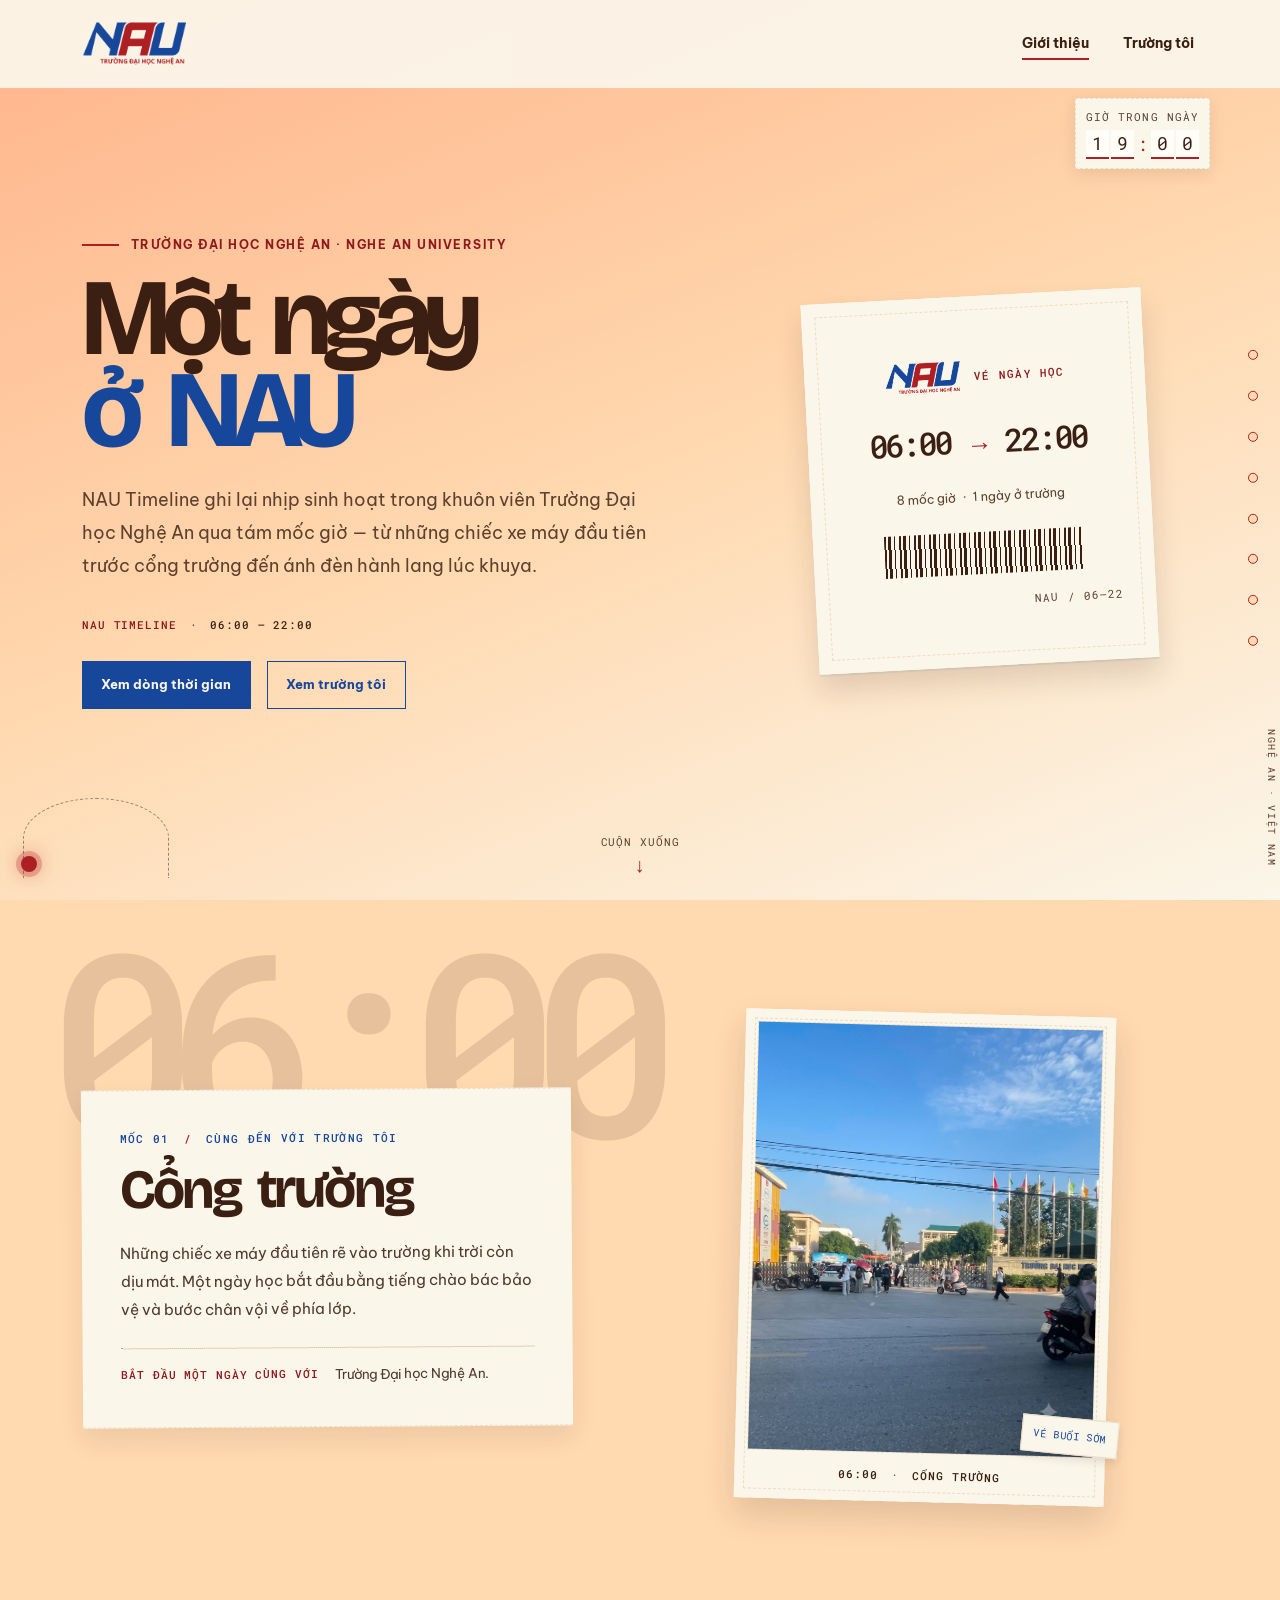
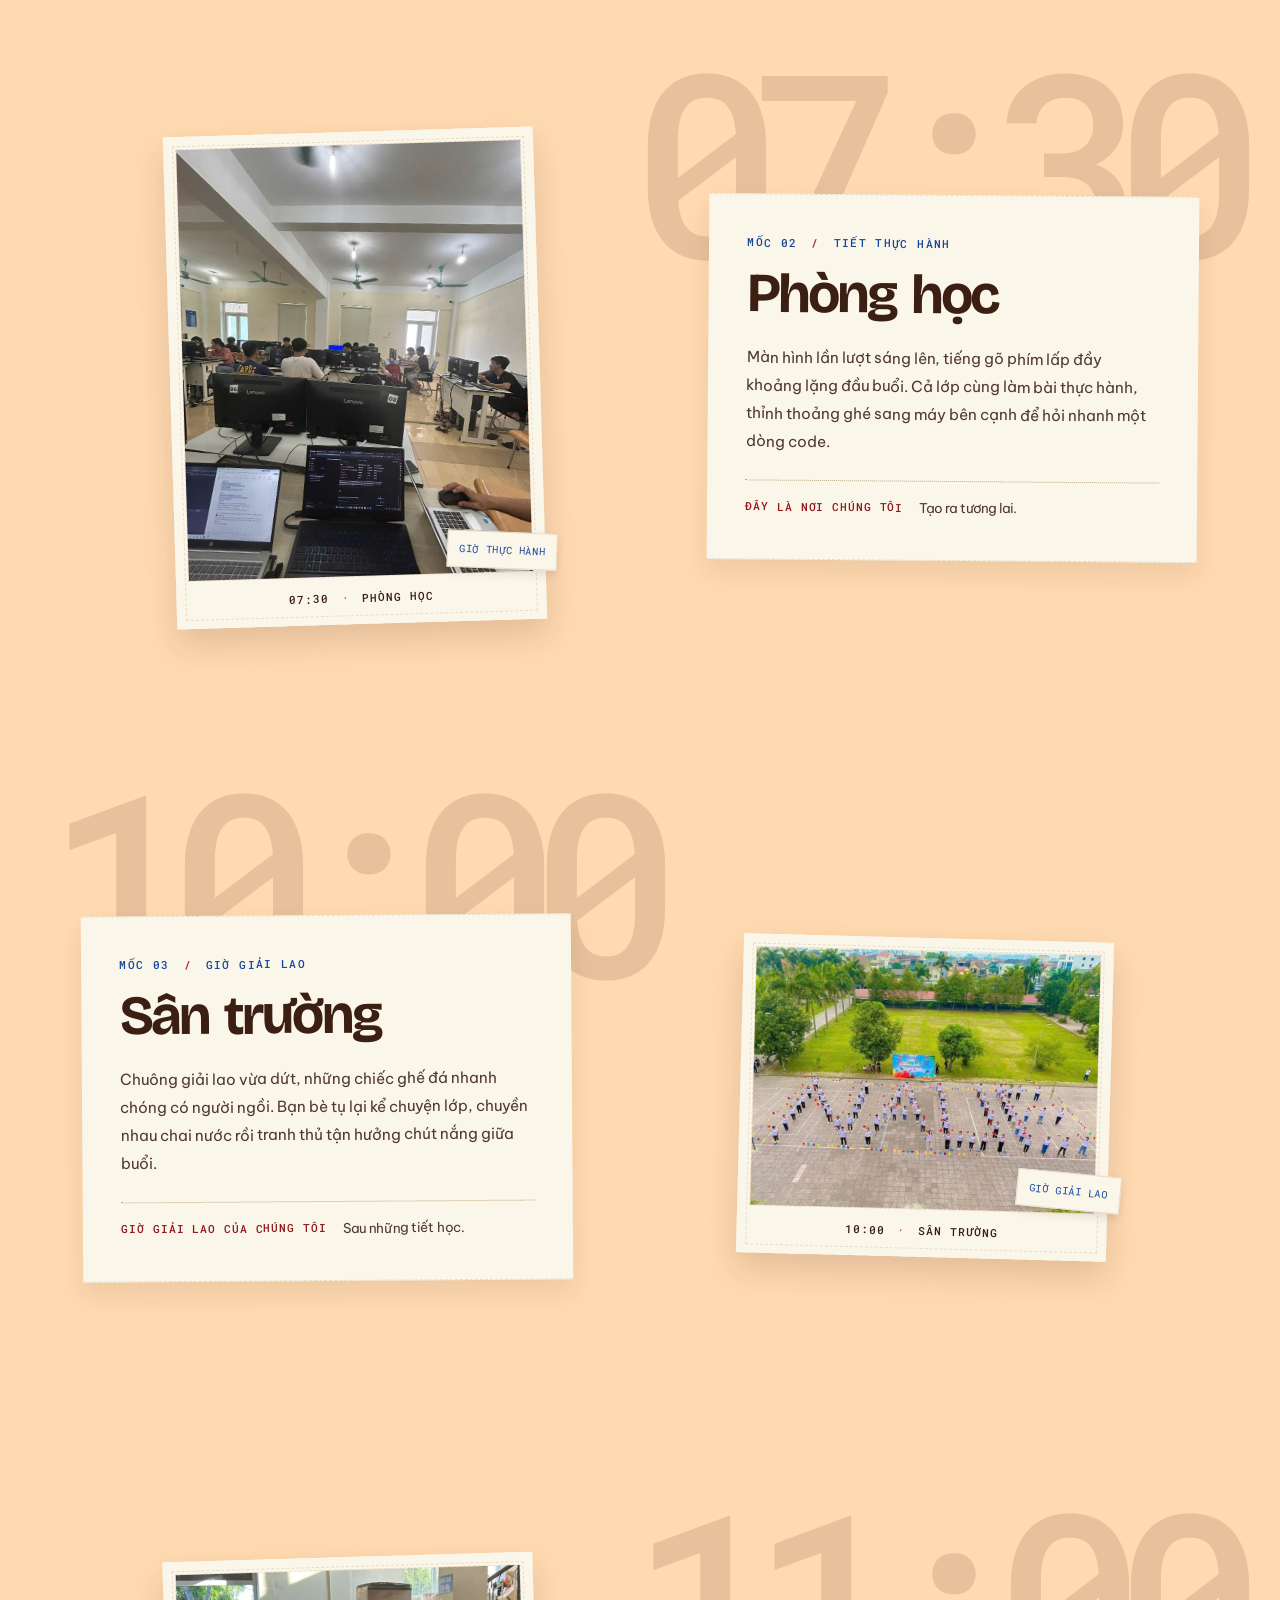
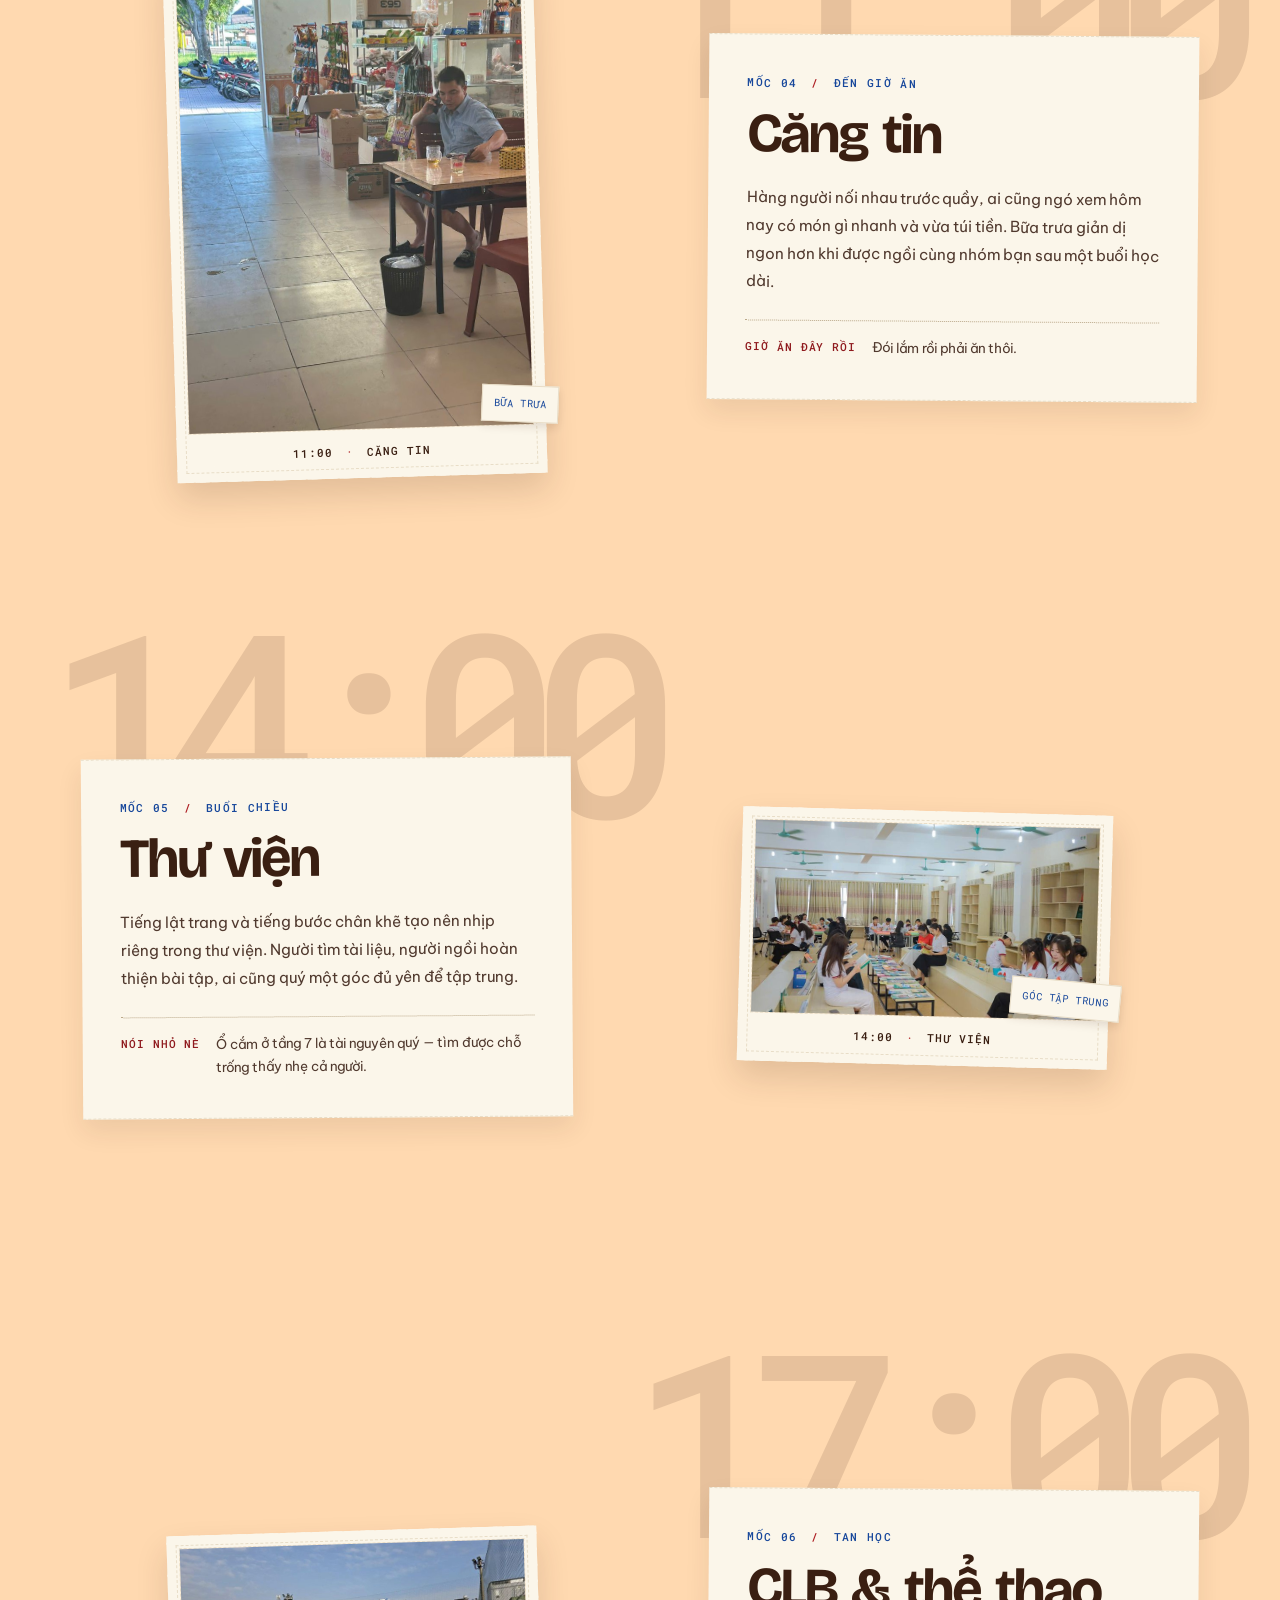
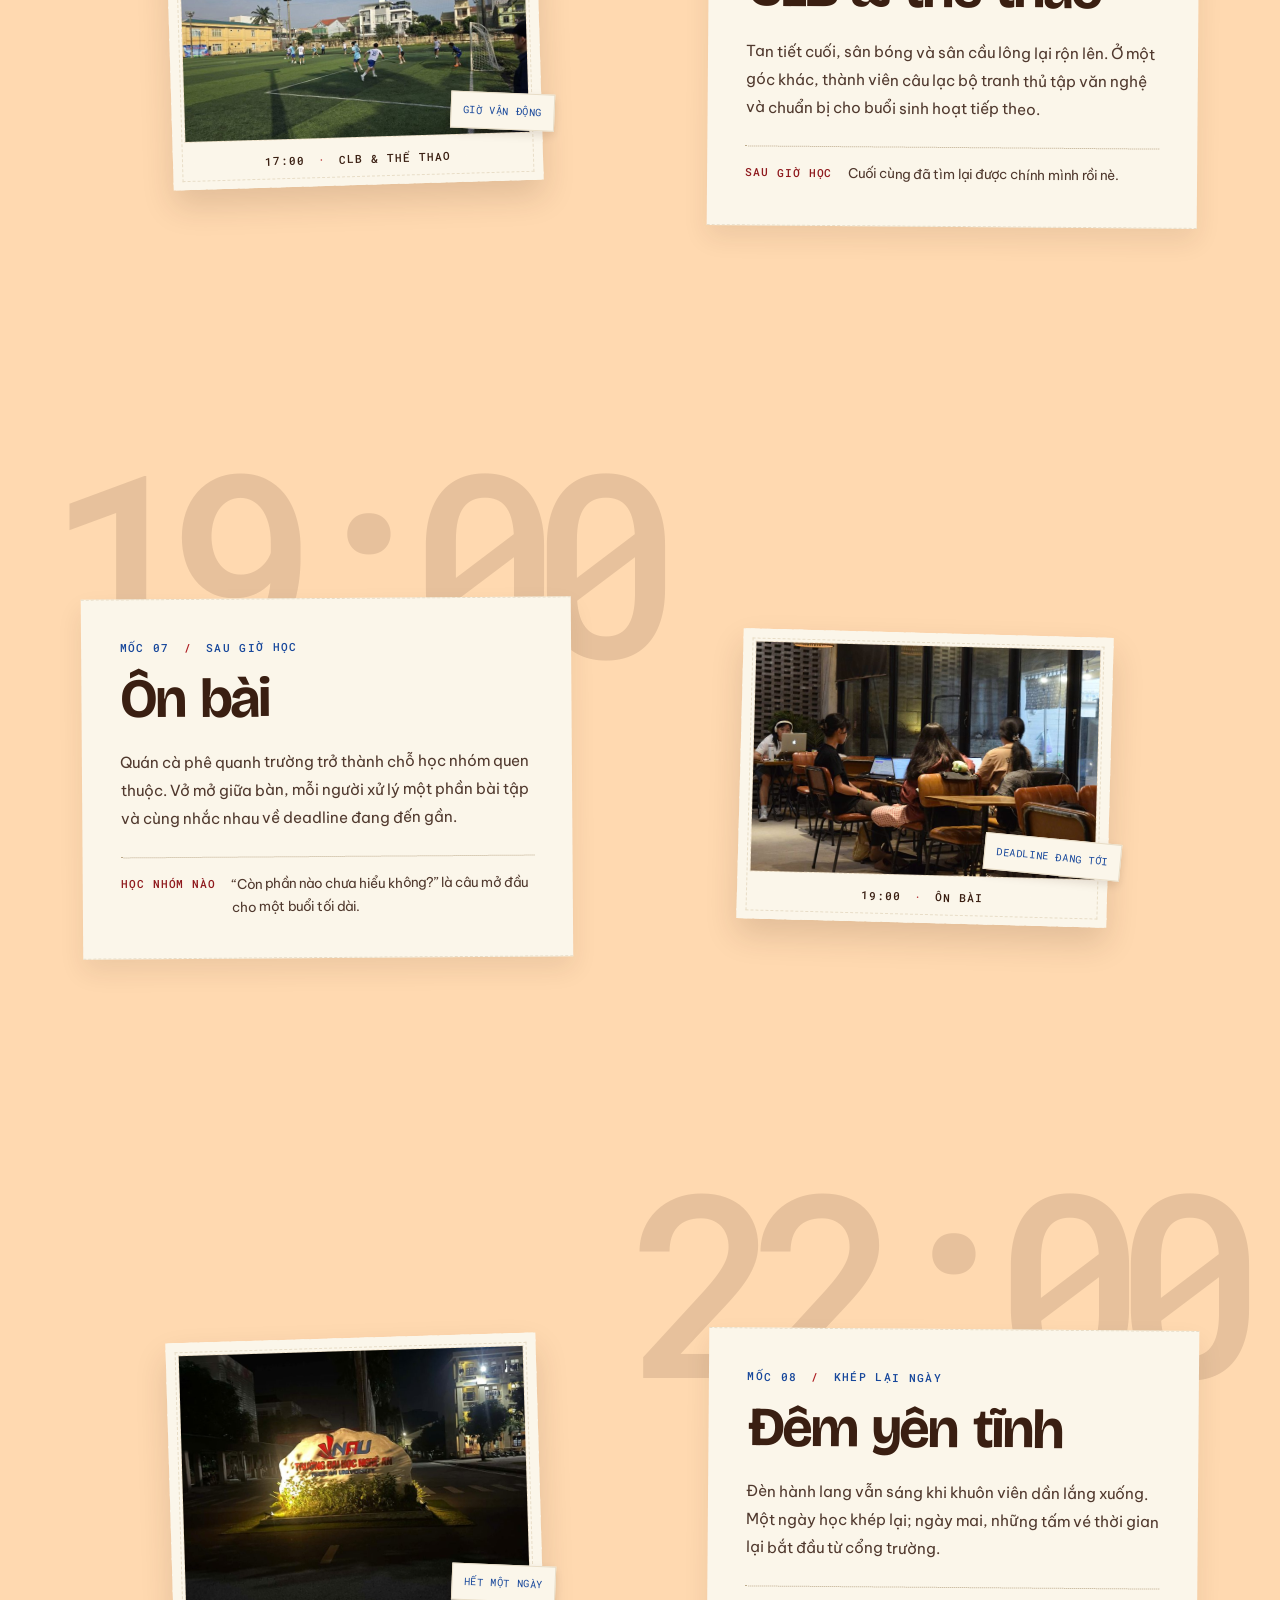
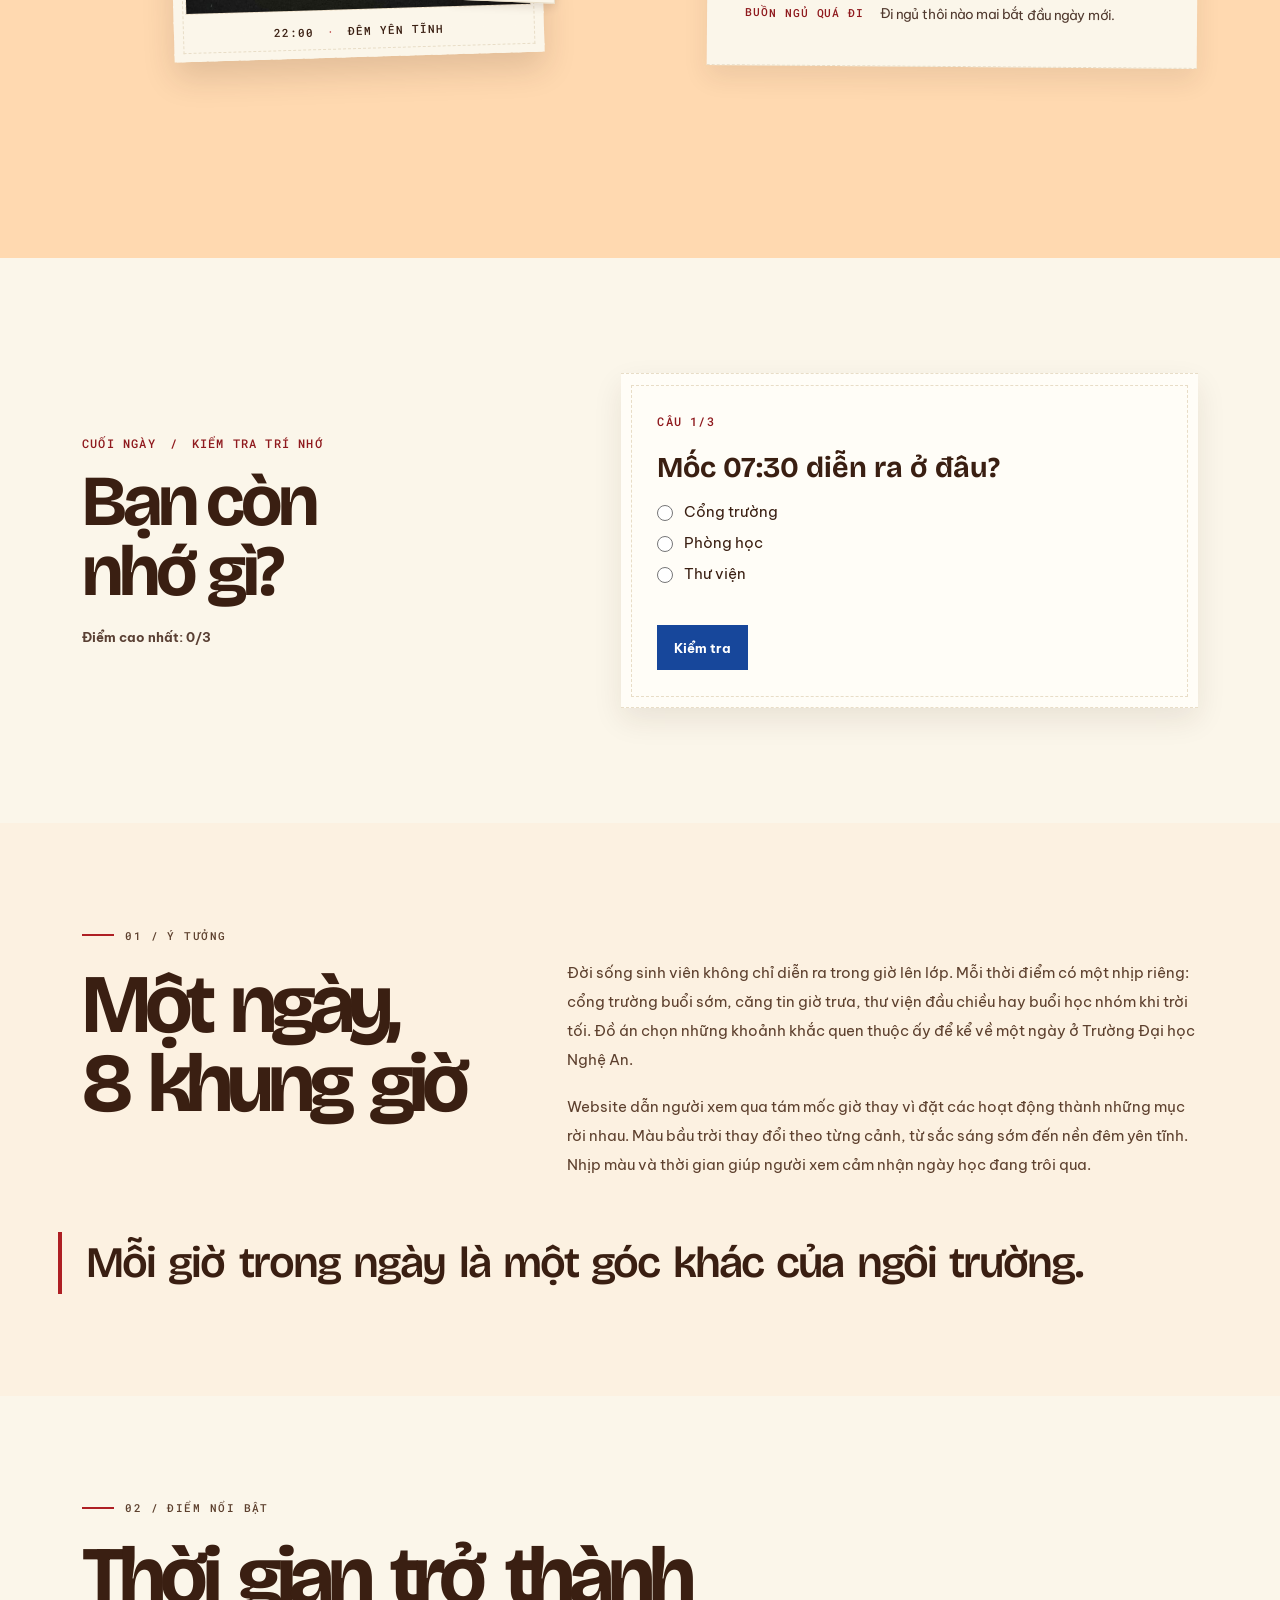
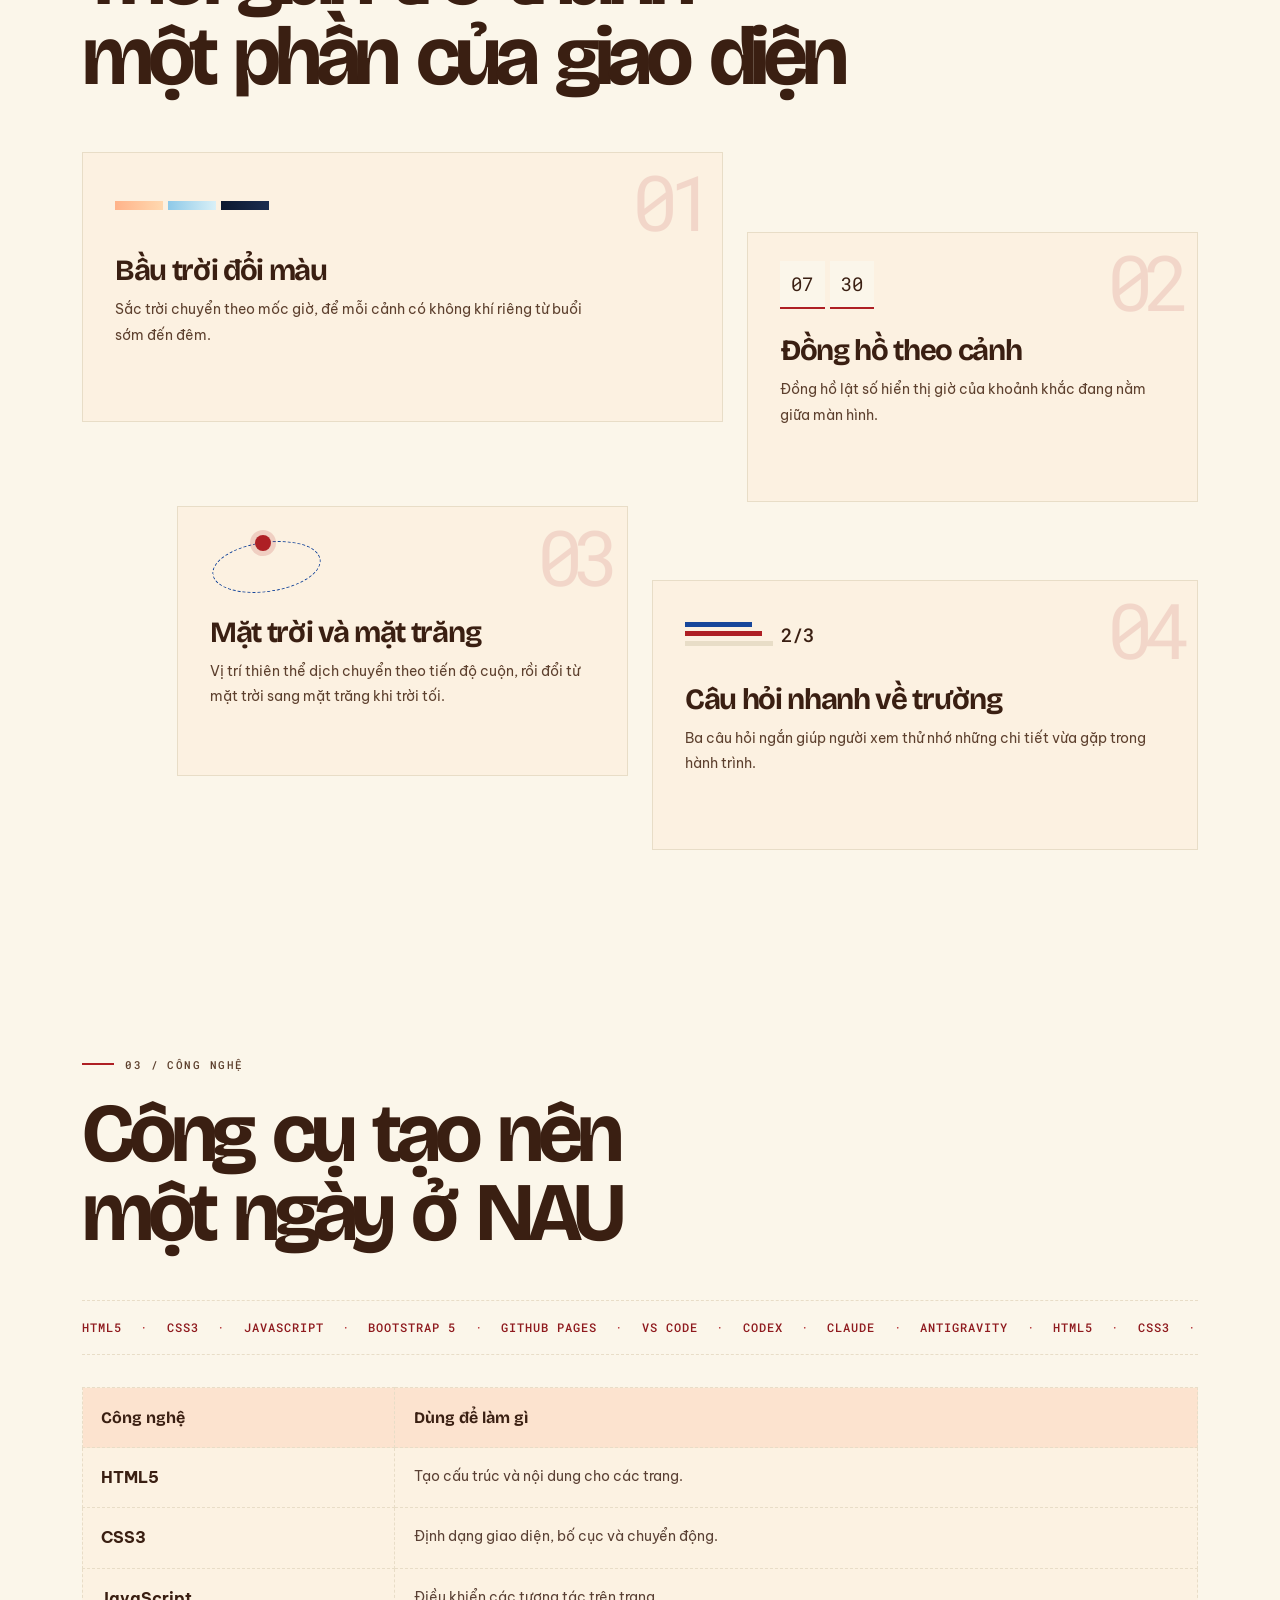
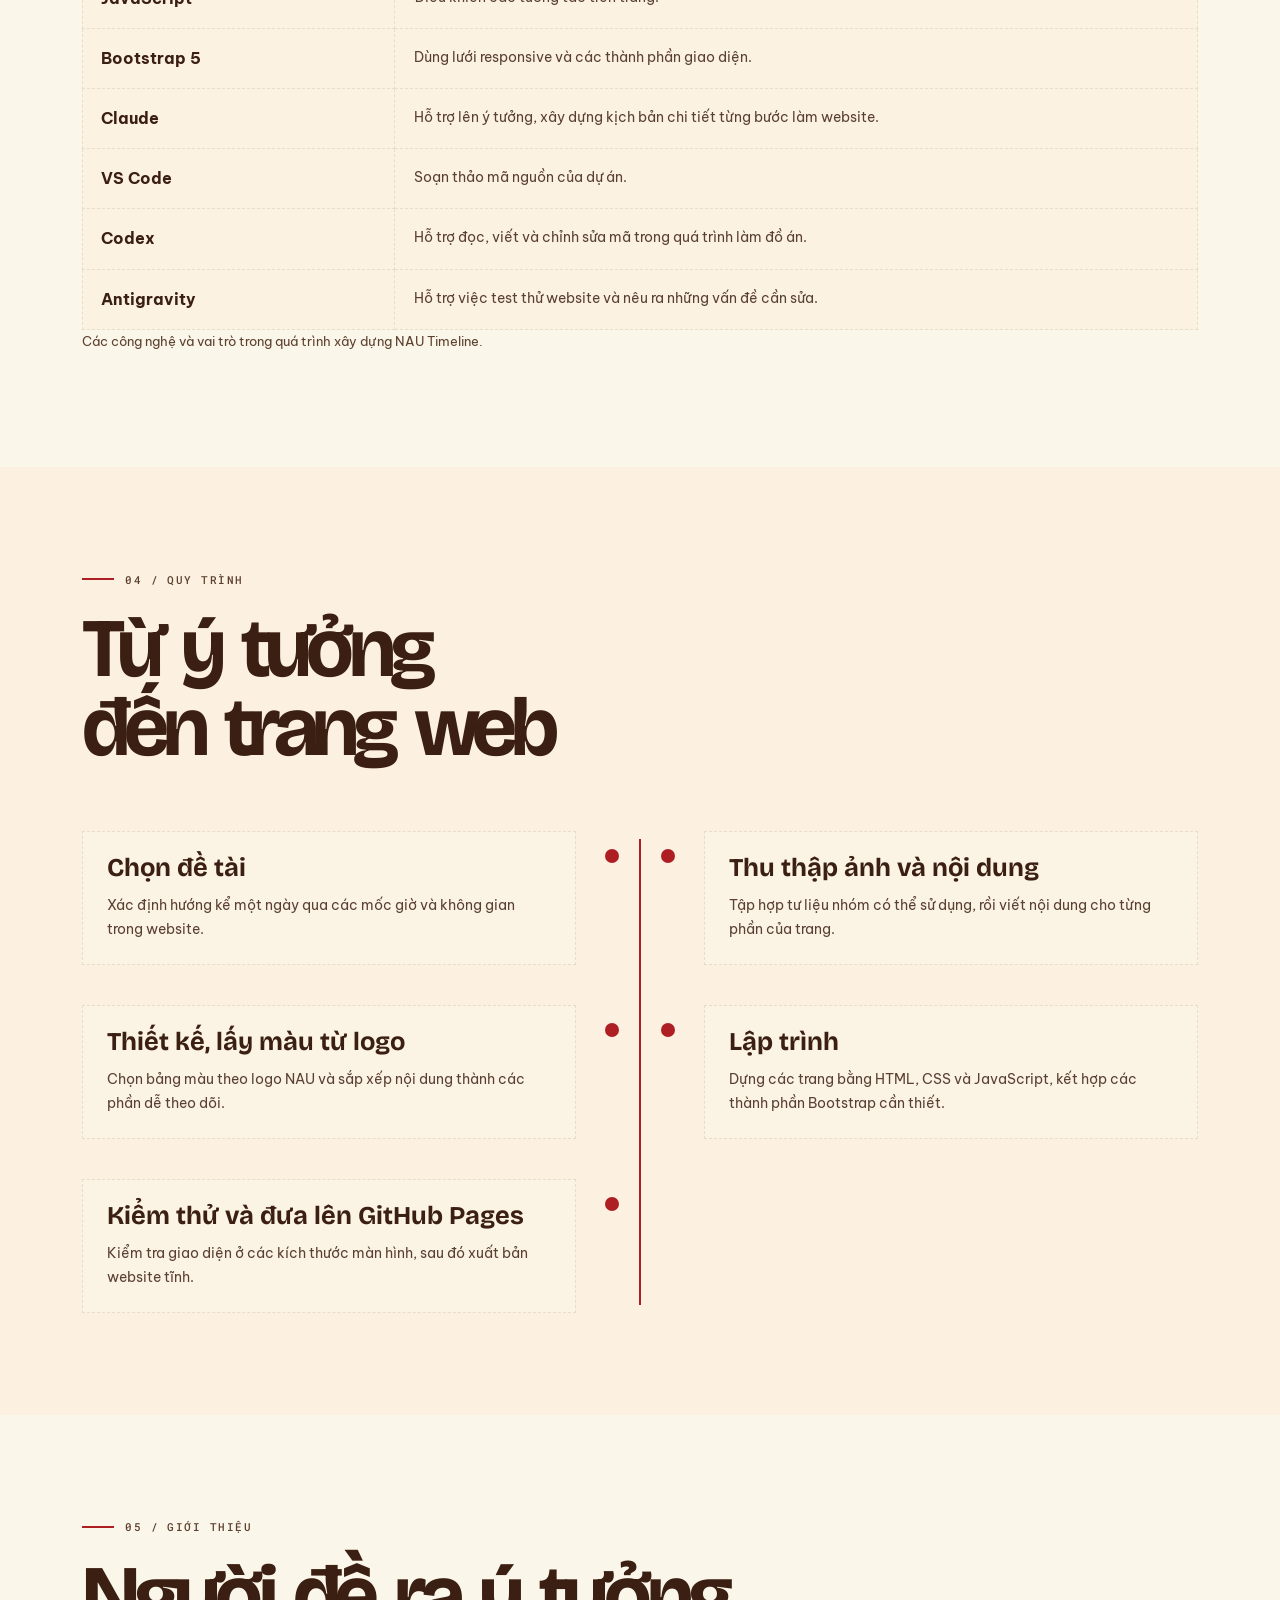
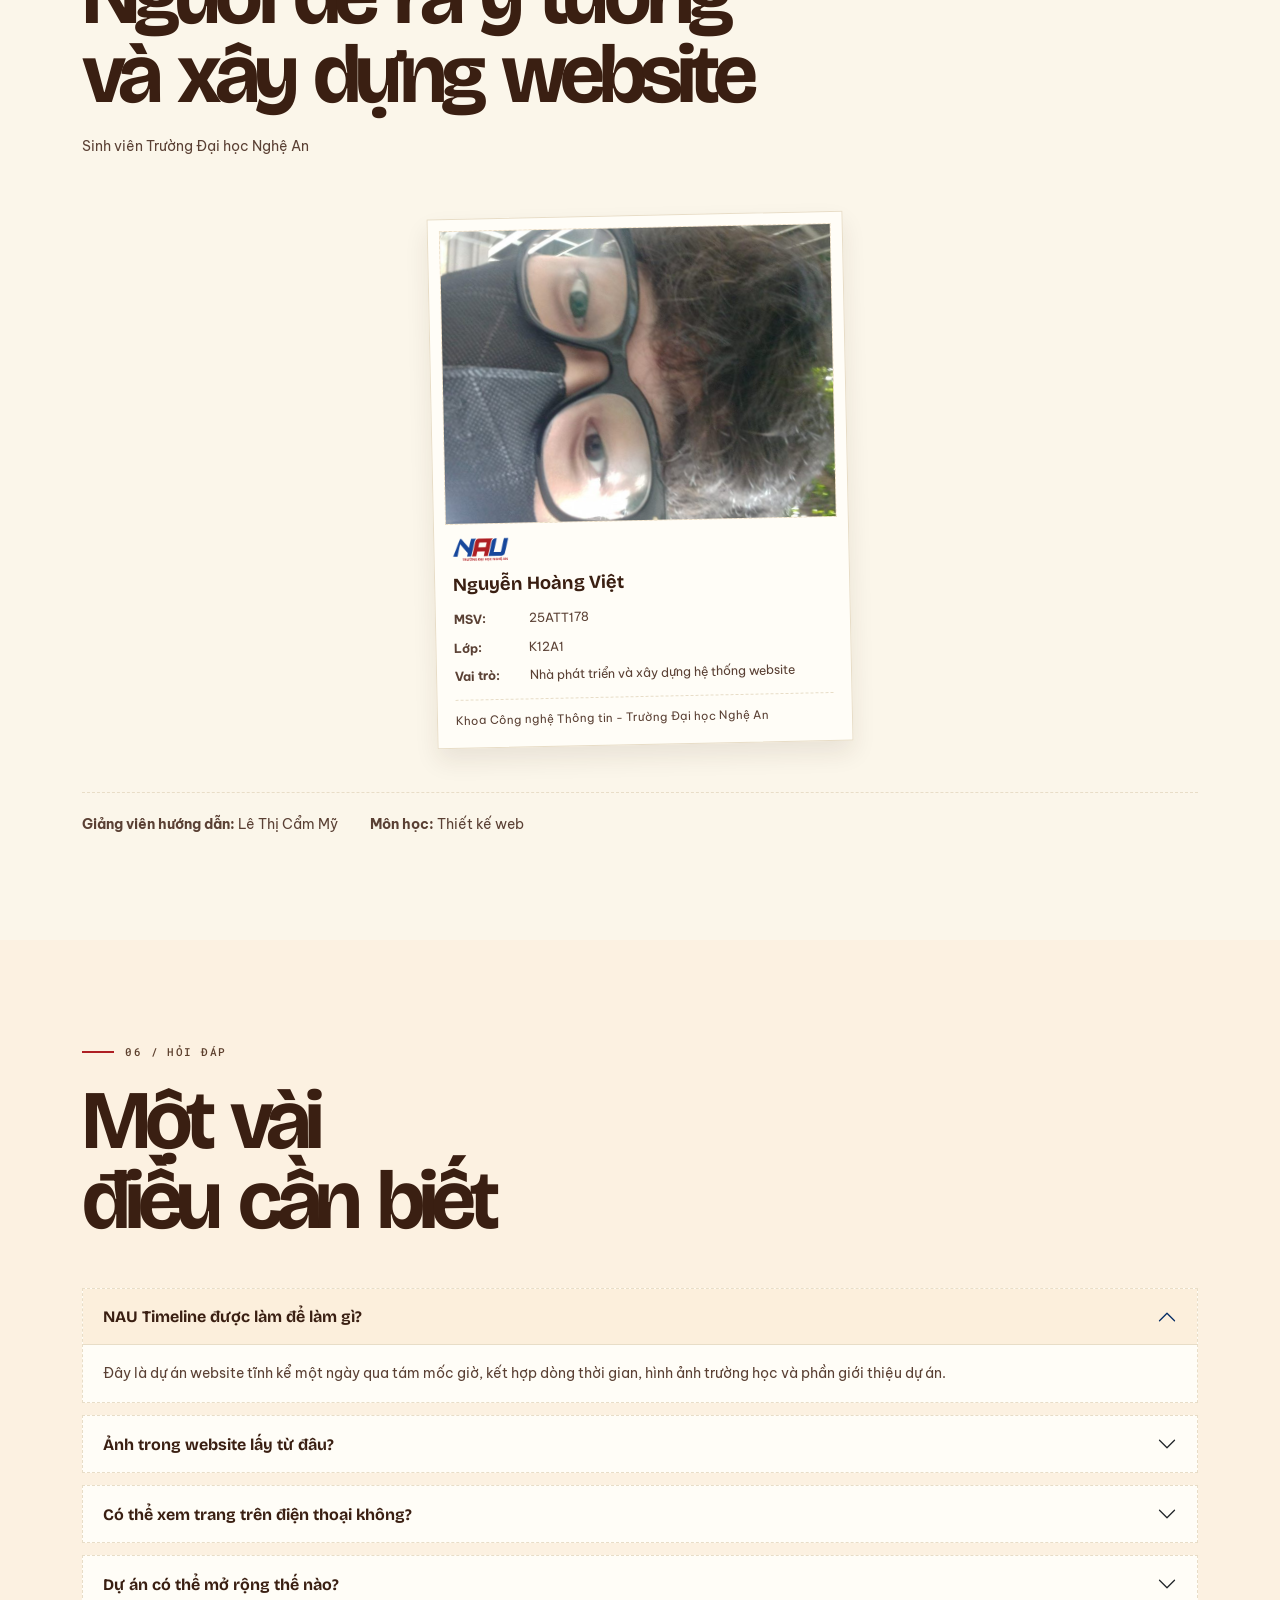
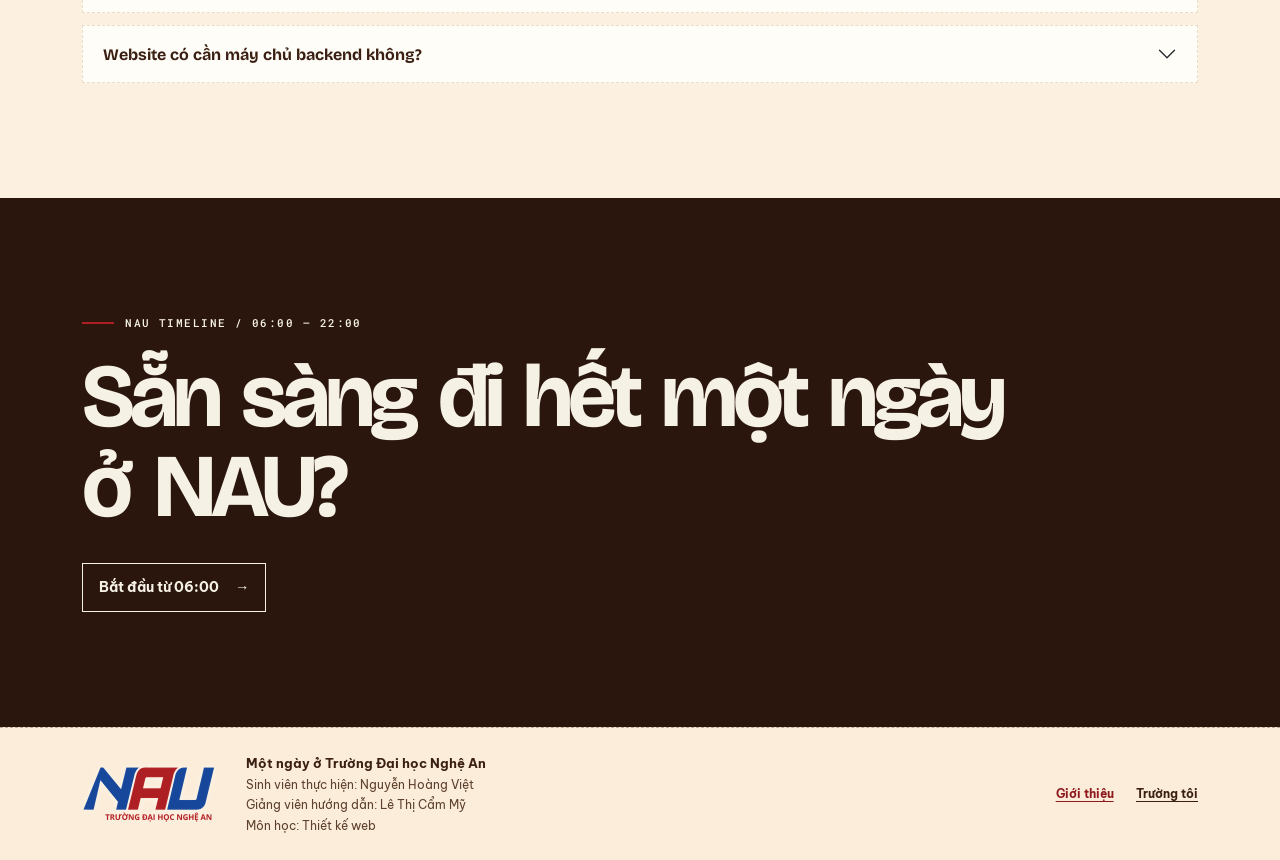
==== index.html @ e17c599e "feat: thanh điều hướng mốc giờ" ====
<!doctype html>
<html lang="vi">
  <head>
    <meta charset="utf-8">
    <meta name="viewport" content="width=device-width, initial-scale=1">
    <meta name="description" content="NAU Timeline — Một ngày ở Trường Đại học Nghệ An">
    <meta name="theme-color" content="#f6f1e5">
    <title>NAU Timeline — Một ngày ở Trường Đại học Nghệ An</title>
    <link rel="canonical" href="https://vietlay250107-code.github.io/nau-timeline/">
    <meta property="og:title" content="NAU Timeline — Một ngày ở Trường Đại học Nghệ An">
    <meta property="og:description" content="NAU Timeline ghi lại nhịp sinh hoạt trong khuôn viên Trường Đại học Nghệ An qua tám mốc giờ từ 06:00 đến 22:00.">
    <meta property="og:type" content="website">
    <meta property="og:url" content="https://vietlay250107-code.github.io/nau-timeline/">
    <meta property="og:image" content="assets/img/og-image.jpg">
    <meta name="twitter:card" content="summary_large_image">
    <meta name="twitter:title" content="NAU Timeline — Một ngày ở Trường Đại học Nghệ An">
    <meta name="twitter:description" content="NAU Timeline ghi lại nhịp sinh hoạt trong khuôn viên Trường Đại học Nghệ An qua tám mốc giờ từ 06:00 đến 22:00.">
    <meta name="twitter:image" content="assets/img/og-image.jpg">
    <link rel="icon" href="assets/logo/favicon.ico" sizes="any">
    <link rel="preconnect" href="https://fonts.googleapis.com">
    <link rel="preconnect" href="https://fonts.gstatic.com" crossorigin>
    <link href="https://fonts.googleapis.com/css2?family=Be+Vietnam+Pro:wght@400;500;700&family=Bricolage+Grotesque:opsz,wght@12..96,500;12..96,600;12..96,700&family=Roboto+Mono:wght@400;500&display=swap" rel="stylesheet">
    <link href="https://cdn.jsdelivr.net/npm/bootstrap@5.3.3/dist/css/bootstrap.min.css" rel="stylesheet" integrity="sha384-QWTKZyjpPEjISv5WaRU9OFeRpok6YctnYmDr5pNlyT2bRjXh0JMhjY6hW+ALEwIH" crossorigin="anonymous">
    <link href="css/style.css" rel="stylesheet">
    <link href="css/responsive.css" rel="stylesheet">
    <link href="css/gioi-thieu.css" rel="stylesheet">
    <link href="css/core.css" rel="stylesheet">
    <link href="css/features.css" rel="stylesheet">
  </head>
  <body class="site-page site-page--home site-page--about">
    <a class="skip-link" href="#main-content">Bỏ qua điều hướng, đến nội dung</a>

    <header class="site-header fixed-top">
      <nav class="navbar navbar-expand-md navbar-light site-nav" aria-label="Điều hướng chính">
        <div class="container site-shell">
          <a class="brand-lockup" href="#top" aria-label="NAU Timeline — Trang giới thiệu">
            <img class="brand-lockup__image" src="assets/logo/logo-sm.png" alt="Logo chữ NAU — Trường Đại học Nghệ An" width="264" height="109">
          </a>
          <button class="navbar-toggler site-nav__toggle" type="button" data-bs-toggle="collapse" data-bs-target="#site-navigation" aria-controls="site-navigation" aria-expanded="false" aria-label="Mở hoặc đóng menu">
            <span class="navbar-toggler-icon"></span>
          </button>
          <div class="collapse navbar-collapse site-nav__menu" id="site-navigation">
            <ul class="navbar-nav ms-auto align-items-lg-center">
              <li class="nav-item"><a class="nav-link site-nav__link" href="#top">Giới thiệu</a></li>
              <li class="nav-item"><a class="nav-link site-nav__link" href="ban-do.html#ban-do">Trường tôi</a></li>
            </ul>
          </div>
        </div>
      </nav>
    </header>

    <main class="about" id="main-content">
      <section class="about-hero" id="top" aria-labelledby="page-title">
        <div class="container">
          <div class="row align-items-center g-5">
            <div class="col-12 col-md-7 about-hero__copy">
              <div class="page-lead">
                <p class="eyebrow"><span class="eyebrow__rule" aria-hidden="true"></span> Trường Đại học Nghệ An · Nghe An University</p>
                <h1 class="page-lead__title" id="page-title">Một ngày<br><span>ở NAU</span></h1>
                <p class="page-lead__intro">NAU Timeline ghi lại nhịp sinh hoạt trong khuôn viên Trường Đại học Nghệ An qua tám mốc giờ — từ những chiếc xe máy đầu tiên trước cổng trường đến ánh đèn hành lang lúc khuya.</p>
                <p class="home-hero__meta"><span>NAU TIMELINE</span><span aria-hidden="true">·</span><span>06:00 — 22:00</span></p>
                <div class="about-hero__actions about__reveal">
                  <a class="about__button about__button--primary" href="#timeline">Xem dòng thời gian</a>
                  <a class="about__button about__button--outline" href="ban-do.html">Xem trường tôi</a>
                </div>
              </div>
            </div>
            <div class="col-12 col-md-5 about-hero__ticket-column">
              <aside class="about__ticket about__reveal" aria-label="Vé một ngày học ở NAU">
                <div class="about__ticket-heading">
                  <img src="assets/logo/logo-sm.png" alt="Logo chữ NAU" width="264" height="109">
                  <span>VÉ NGÀY HỌC</span>
                </div>
                <p class="about__ticket-time">06:00 <span aria-hidden="true">→</span> 22:00</p>
                <p class="about__ticket-count">8 mốc giờ <span>·</span> 1 ngày ở trường</p>
                <div class="about__barcode" aria-hidden="true"></div>
                <span class="about__ticket-code">NAU / 06—22</span>
              </aside>
            </div>
          </div>
        </div>
        <div class="home-hero__edge-note" aria-hidden="true">NGHỆ AN · VIỆT NAM</div>
        <a class="about__scroll-cue" href="#timeline"><span>Cuộn xuống</span><i aria-hidden="true">↓</i></a>
      </section>

      <aside class="day-clock" aria-hidden="true">
        <span class="day-clock__label">GIỜ TRONG NGÀY</span>
        <div class="day-clock__digits">
          <span class="day-clock__digit" data-clock-digit>0</span>
          <span class="day-clock__digit" data-clock-digit>6</span>
          <span class="day-clock__separator">:</span>
          <span class="day-clock__digit" data-clock-digit>0</span>
          <span class="day-clock__digit" data-clock-digit>0</span>
        </div>
      </aside>
      <p class="visually-hidden" id="scene-announcement" aria-live="polite" aria-atomic="true"></p>

      <section class="timeline" id="timeline" aria-labelledby="timeline-title">
        <h2 class="visually-hidden" id="timeline-title">Dòng thời gian một ngày ở Trường Đại học Nghệ An</h2>

        <section class="scene scene--dawn container py-5" id="h06" data-hour="06:00" aria-labelledby="scene-title-06">
          <span class="scene__backdrop-time" aria-hidden="true">06:00</span>
          <div class="row align-items-center g-4 scene__row">
            <div class="col-12 col-md-6 order-1 scene__content-column">
              <article class="scene__paper">
                <p class="scene__eyebrow">Mốc 01 <span aria-hidden="true">/</span> Cùng đến với trường tôi</p>
                <h2 class="scene__title" id="scene-title-06">Cổng trường</h2>
                <p class="scene__text">Những chiếc xe máy đầu tiên rẽ vào trường khi trời còn dịu mát. Một ngày học bắt đầu bằng tiếng chào bác bảo vệ và bước chân vội về phía lớp.</p>
                <p class="scene__detail"><span class="scene__detail-label">Bắt đầu một ngày cùng với</span><span>Trường Đại học Nghệ An.</span></p>
              </article>
            </div>
            <div class="col-12 col-md-6 order-2 scene__media-column">
              <figure class="scene__ticket">
                <img class="scene__photo" src="assets/img/cong-truong.jpg" alt="Cổng Trường Đại học Nghệ An lúc 06:00" width="800" height="993" loading="lazy" decoding="async">
                <figcaption class="scene__ticket-caption">06:00 <span>·</span> CỔNG TRƯỜNG</figcaption>
                <span class="scene__corner-ticket" aria-hidden="true">VÉ BUỔI SỚM</span>
              </figure>
            </div>
          </div>
        </section>

        <section class="scene scene--morning scene--reverse container py-5" id="h0730" data-hour="07:30" aria-labelledby="scene-title-0730">
          <span class="scene__backdrop-time" aria-hidden="true">07:30</span>
          <div class="row align-items-center g-4 scene__row">
            <div class="col-12 col-md-6 order-1 order-md-2 scene__content-column">
              <article class="scene__paper">
                <p class="scene__eyebrow">Mốc 02 <span aria-hidden="true">/</span> Tiết thực hành</p>
                <h2 class="scene__title" id="scene-title-0730">Phòng học</h2>
                <p class="scene__text">Màn hình lần lượt sáng lên, tiếng gõ phím lấp đầy khoảng lặng đầu buổi. Cả lớp cùng làm bài thực hành, thỉnh thoảng ghé sang máy bên cạnh để hỏi nhanh một dòng code.</p>
                <p class="scene__detail"><span class="scene__detail-label">Đây là nơi chúng tôi</span><span>Tạo ra tương lai.</span></p>
              </article>
            </div>
            <div class="col-12 col-md-6 order-2 order-md-1 scene__media-column">
              <figure class="scene__ticket">
                <img class="scene__photo" src="assets/img/phong-hoc.jpg" alt="Phòng học Trường Đại học Nghệ An lúc 07:30" width="800" height="1067" loading="lazy" decoding="async">
                <figcaption class="scene__ticket-caption">07:30 <span>·</span> PHÒNG HỌC</figcaption>
                <span class="scene__corner-ticket" aria-hidden="true">GIỜ THỰC HÀNH</span>
              </figure>
            </div>
          </div>
        </section>

        <section class="scene scene--late-morning container py-5" id="h10" data-hour="10:00" aria-labelledby="scene-title-10">
          <span class="scene__backdrop-time" aria-hidden="true">10:00</span>
          <div class="row align-items-center g-4 scene__row">
            <div class="col-12 col-md-6 order-1 scene__content-column">
              <article class="scene__paper">
                <p class="scene__eyebrow">Mốc 03 <span aria-hidden="true">/</span> Giờ giải lao</p>
                <h2 class="scene__title" id="scene-title-10">Sân trường</h2>
                <p class="scene__text">Chuông giải lao vừa dứt, những chiếc ghế đá nhanh chóng có người ngồi. Bạn bè tụ lại kể chuyện lớp, chuyền nhau chai nước rồi tranh thủ tận hưởng chút nắng giữa buổi.</p>
                <p class="scene__detail"><span class="scene__detail-label">Giờ giải lao của chúng tôi</span><span>Sau những tiết học.</span></p>
              </article>
            </div>
            <div class="col-12 col-md-6 order-2 scene__media-column">
              <figure class="scene__ticket">
                <img class="scene__photo" src="assets/img/san-truong.jpg" alt="Hoạt động ngoài sân trường Trường Đại học Nghệ An lúc 10:00" width="800" height="600" loading="lazy" decoding="async">
                <figcaption class="scene__ticket-caption">10:00 <span>·</span> SÂN TRƯỜNG</figcaption>
                <span class="scene__corner-ticket" aria-hidden="true">GIỜ GIẢI LAO</span>
              </figure>
            </div>
          </div>
        </section>

        <section class="scene scene--noon scene--reverse container py-5" id="h11" data-hour="11:00" aria-labelledby="scene-title-11">
          <span class="scene__backdrop-time" aria-hidden="true">11:00</span>
          <div class="row align-items-center g-4 scene__row">
            <div class="col-12 col-md-6 order-1 order-md-2 scene__content-column">
              <article class="scene__paper">
                <p class="scene__eyebrow">Mốc 04 <span aria-hidden="true">/</span> Đến giờ ăn</p>
                <h2 class="scene__title" id="scene-title-11">Căng tin</h2>
                <p class="scene__text">Hàng người nối nhau trước quầy, ai cũng ngó xem hôm nay có món gì nhanh và vừa túi tiền. Bữa trưa giản dị ngon hơn khi được ngồi cùng nhóm bạn sau một buổi học dài.</p>
                <p class="scene__detail"><span class="scene__detail-label">Giờ ăn đây rồi</span><span>Đói lắm rồi phải ăn thôi.</span></p>
              </article>
            </div>
            <div class="col-12 col-md-6 order-2 order-md-1 scene__media-column">
              <figure class="scene__ticket">
                <img class="scene__photo" src="assets/img/cang-tin.jpg" alt="Không gian căng tin với quầy hàng và bàn ghế" width="800" height="1067" loading="lazy" decoding="async">
                <figcaption class="scene__ticket-caption">11:00 <span>·</span> CĂNG TIN</figcaption>
                <span class="scene__corner-ticket" aria-hidden="true">BỮA TRƯA</span>
              </figure>
            </div>
          </div>
        </section>

        <section class="scene scene--afternoon container py-5" id="h14" data-hour="14:00" aria-labelledby="scene-title-14">
          <span class="scene__backdrop-time" aria-hidden="true">14:00</span>
          <div class="row align-items-center g-4 scene__row">
            <div class="col-12 col-md-6 order-1 scene__content-column">
              <article class="scene__paper">
                <p class="scene__eyebrow">Mốc 05 <span aria-hidden="true">/</span> Buổi chiều</p>
                <h2 class="scene__title" id="scene-title-14">Thư viện</h2>
                <p class="scene__text">Tiếng lật trang và tiếng bước chân khẽ tạo nên nhịp riêng trong thư viện. Người tìm tài liệu, người ngồi hoàn thiện bài tập, ai cũng quý một góc đủ yên để tập trung.</p>
                <p class="scene__detail"><span class="scene__detail-label">Nói nhỏ nè</span><span> Ổ cắm ở tầng 7 là tài nguyên quý — tìm được chỗ trống thấy nhẹ cả người.</span></p>
              </article>
            </div>
            <div class="col-12 col-md-6 order-2 scene__media-column">
              <figure class="scene__ticket">
                <img class="scene__photo" src="assets/img/thu-vien.jpg" alt="Sinh viên học tập trong thư viện" width="800" height="449" loading="lazy" decoding="async">
                <figcaption class="scene__ticket-caption">14:00 <span>·</span> THƯ VIỆN</figcaption>
                <span class="scene__corner-ticket" aria-hidden="true">GÓC TẬP TRUNG</span>
              </figure>
            </div>
          </div>
        </section>

        <section class="scene scene--evening scene--reverse container py-5" id="h17" data-hour="17:00" aria-labelledby="scene-title-17">
          <span class="scene__backdrop-time" aria-hidden="true">17:00</span>
          <div class="row align-items-center g-4 scene__row">
            <div class="col-12 col-md-6 order-1 order-md-2 scene__content-column">
              <article class="scene__paper">
                <p class="scene__eyebrow">Mốc 06 <span aria-hidden="true">/</span> Tan học</p>
                <h2 class="scene__title" id="scene-title-17">CLB &amp; thể thao</h2>
                <p class="scene__text">Tan tiết cuối, sân bóng và sân cầu lông lại rộn lên. Ở một góc khác, thành viên câu lạc bộ tranh thủ tập văn nghệ và chuẩn bị cho buổi sinh hoạt tiếp theo.</p>
                <p class="scene__detail"><span class="scene__detail-label">Sau giờ học</span><span>Cuối cùng đã tìm lại được chính mình rồi nè.</span></p>
              </article>
            </div>
            <div class="col-12 col-md-6 order-2 order-md-1 scene__media-column">
              <figure class="scene__ticket">
                <img class="scene__photo" src="assets/img/san-bong.jpg" alt="Hoạt động bóng đá ngoài trời của sinh viên lúc 17:00" width="800" height="450" loading="lazy" decoding="async">
                <figcaption class="scene__ticket-caption">17:00 <span>·</span> CLB &amp; THỂ THAO</figcaption>
                <span class="scene__corner-ticket" aria-hidden="true">GIỜ VẬN ĐỘNG</span>
              </figure>
            </div>
          </div>
        </section>

        <section class="scene scene--blue-hour container py-5" id="h19" data-hour="19:00" aria-labelledby="scene-title-19">
          <span class="scene__backdrop-time" aria-hidden="true">19:00</span>
          <div class="row align-items-center g-4 scene__row">
            <div class="col-12 col-md-6 order-1 scene__content-column">
              <article class="scene__paper">
                <p class="scene__eyebrow">Mốc 07 <span aria-hidden="true">/</span> Sau giờ học</p>
                <h2 class="scene__title" id="scene-title-19">Ôn bài</h2>
                <p class="scene__text">Quán cà phê quanh trường trở thành chỗ học nhóm quen thuộc. Vở mở giữa bàn, mỗi người xử lý một phần bài tập và cùng nhắc nhau về deadline đang đến gần.</p>
                <p class="scene__detail"><span class="scene__detail-label">Học nhóm nào</span><span>“Còn phần nào chưa hiểu không?” là câu mở đầu cho một buổi tối dài.</span></p>
              </article>
            </div>
            <div class="col-12 col-md-6 order-2 scene__media-column">
              <figure class="scene__ticket">
                <img class="scene__photo" src="assets/img/on-bai.jpg" alt="Nhóm sinh viên ngồi học bài tại quán cà phê buổi tối" width="800" height="533" loading="lazy" decoding="async">
                <figcaption class="scene__ticket-caption">19:00 <span>·</span> ÔN BÀI</figcaption>
                <span class="scene__corner-ticket" aria-hidden="true">DEADLINE ĐANG TỚI</span>
              </figure>
            </div>
          </div>
        </section>

        <section class="scene scene--night scene--reverse container py-5" id="h22" data-hour="22:00" aria-labelledby="scene-title-22">
          <span class="scene__backdrop-time" aria-hidden="true">22:00</span>
          <div class="row align-items-center g-4 scene__row">
            <div class="col-12 col-md-6 order-1 order-md-2 scene__content-column">
              <article class="scene__paper">
                <p class="scene__eyebrow">Mốc 08 <span aria-hidden="true">/</span> Khép lại ngày</p>
                <h2 class="scene__title" id="scene-title-22">Đêm yên tĩnh</h2>
                <p class="scene__text">Đèn hành lang vẫn sáng khi khuôn viên dần lắng xuống. Một ngày học khép lại; ngày mai, những tấm vé thời gian lại bắt đầu từ cổng trường.</p>
                <p class="scene__detail"><span class="scene__detail-label">Buồn ngủ quá đi</span><span>Đi ngủ thôi nào mai bắt đầu ngày mới.</span></p>
              </article>
            </div>
            <div class="col-12 col-md-6 order-2 order-md-1 scene__media-column">
              <figure class="scene__ticket">
                <img class="scene__photo" src="assets/img/dem-yen-tinh.jpg" alt="Khuôn viên Trường Đại học Nghệ An về đêm lúc 22:00" width="800" height="600" loading="lazy" decoding="async">
                <figcaption class="scene__ticket-caption">22:00 <span>·</span> ĐÊM YÊN TĨNH</figcaption>
                <span class="scene__corner-ticket" aria-hidden="true">HẾT MỘT NGÀY</span>
              </figure>
            </div>
          </div>
        </section>
      </section>

      <section class="quiz" id="quiz" aria-labelledby="quiz-title">
        <div class="container quiz__inner">
          <header class="quiz__heading">
            <p class="quiz__eyebrow">Cuối ngày <span aria-hidden="true">/</span> Kiểm tra trí nhớ</p>
            <h2 class="quiz__title" id="quiz-title">Bạn còn nhớ gì?</h2>
            <p class="quiz__best" id="quiz-best" aria-live="polite">Điểm cao nhất: 0/3</p>
          </header>
          <form class="quiz__form" id="quiz-form">
            <div class="quiz__ticket">
              <p class="quiz__step" id="quiz-step">Câu 1/3</p>
              <fieldset class="quiz__fieldset">
                <legend class="quiz__question" id="quiz-question" aria-live="polite" aria-atomic="true"></legend>
                <div class="quiz__options" id="quiz-options"></div>
              </fieldset>
              <p class="quiz__feedback" id="quiz-feedback" role="status" aria-live="polite"></p>
              <button class="quiz__submit" id="quiz-submit" type="submit">Kiểm tra</button>
            </div>
          </form>
        </div>
      </section>

      <div class="modal fade quiz__modal" id="quiz-result" tabindex="-1" aria-labelledby="quiz-result-title" aria-describedby="quiz-result-score">
        <div class="modal-dialog modal-dialog-centered">
          <div class="modal-content quiz__modal-content">
            <div class="modal-header quiz__modal-header">
              <h2 class="modal-title quiz__modal-title" id="quiz-result-title">Kết quả cuối ngày</h2>
              <button class="btn-close" type="button" data-bs-dismiss="modal" aria-label="Đóng kết quả"></button>
            </div>
            <div class="modal-body quiz__modal-body">
              <p class="quiz__result-score" id="quiz-result-score"></p>
              <p class="quiz__result-message" id="quiz-result-message"></p>
              <p class="quiz__best quiz__best--modal" id="quiz-best-modal"></p>
            </div>
            <div class="modal-footer quiz__modal-footer">
              <button class="quiz__retry" id="quiz-retry" type="button" data-bs-dismiss="modal">Làm lại</button>
              <a class="quiz__return" href="#top" data-bs-dismiss="modal">Về 06:00</a>
            </div>
          </div>
        </div>
      </div>

      <div class="about__details" id="gioi-thieu">
      <section class="about__section about__section--idea" id="y-tuong" aria-labelledby="idea-title">
        <div class="container">
          <div class="row g-4 g-lg-5 about__idea-grid">
            <div class="col-12 col-md-5 about__section-heading about__reveal">
              <p class="about__section-label">01 / Ý tưởng</p>
              <h2 class="about__section-title" id="idea-title">Một ngày,<br>8 khung giờ</h2>
            </div>
            <div class="col-12 col-md-7 about__idea-copy about__reveal">
              <p>Đời sống sinh viên không chỉ diễn ra trong giờ lên lớp. Mỗi thời điểm có một nhịp riêng: cổng trường buổi sớm, căng tin giờ trưa, thư viện đầu chiều hay buổi học nhóm khi trời tối. Đồ án chọn những khoảnh khắc quen thuộc ấy để kể về một ngày ở Trường Đại học Nghệ An.</p>
              <p>Website dẫn người xem qua tám mốc giờ thay vì đặt các hoạt động thành những mục rời nhau. Màu bầu trời thay đổi theo từng cảnh, từ sắc sáng sớm đến nền đêm yên tĩnh. Nhịp màu và thời gian giúp người xem cảm nhận ngày học đang trôi qua.</p>
            </div>
            <blockquote class="col-12 about__quote about__reveal">Mỗi giờ trong ngày là một góc khác của ngôi trường.</blockquote>
          </div>
        </div>
      </section>
      <section class="about__section about__section--features" id="diem-noi-bat" aria-labelledby="features-title">
        <div class="container">
          <div class="about__section-heading about__section-heading--wide about__reveal">
            <p class="about__section-label">02 / Điểm nổi bật</p>
          <h2 class="about__section-title" id="features-title">Thời gian trở thành<br>một phần của giao diện</h2>
          </div>
          <div class="about__features">
            <article class="about__feature about__feature--sky about__reveal">
              <span class="about__feature-number" aria-hidden="true">01</span>
              <div class="about__mini about__mini--sky" aria-hidden="true"><span></span><span></span><span></span></div>
              <h3>Bầu trời đổi màu</h3>
              <p>Sắc trời chuyển theo mốc giờ, để mỗi cảnh có không khí riêng từ buổi sớm đến đêm.</p>
            </article>
            <article class="about__feature about__feature--clock about__reveal">
              <span class="about__feature-number" aria-hidden="true">02</span>
              <div class="about__mini about__mini--clock" aria-hidden="true"><span>07</span><span>30</span></div>
              <h3>Đồng hồ theo cảnh</h3>
              <p>Đồng hồ lật số hiển thị giờ của khoảnh khắc đang nằm giữa màn hình.</p>
            </article>
            <article class="about__feature about__feature--orbit about__reveal">
              <span class="about__feature-number" aria-hidden="true">03</span>
              <div class="about__mini about__mini--orbit" aria-hidden="true"><span class="about__orbit-path"></span><span class="about__orbit-sun"></span></div>
              <h3>Mặt trời và mặt trăng</h3>
              <p>Vị trí thiên thể dịch chuyển theo tiến độ cuộn, rồi đổi từ mặt trời sang mặt trăng khi trời tối.</p>
            </article>
            <article class="about__feature about__feature--quiz about__reveal">
              <span class="about__feature-number" aria-hidden="true">04</span>
              <div class="about__mini about__mini--quiz" aria-hidden="true"><span></span><span></span><span></span><b>2/3</b></div>
              <h3>Câu hỏi nhanh về trường</h3>
              <p>Ba câu hỏi ngắn giúp người xem thử nhớ những chi tiết vừa gặp trong hành trình.</p>
            </article>
          </div>
        </div>
      </section>

      <section class="about__section about__section--technology about__reveal" id="cong-nghe" aria-labelledby="technology-title">
        <div class="container">
          <div class="about__section-heading about__reveal">
            <p class="about__section-label">03 / Công nghệ</p>
            <h2 class="about__section-title" id="technology-title">Công cụ tạo nên<br>một ngày ở NAU</h2>
          </div>
          <div class="about__tech-marquee about__reveal" tabindex="0" role="group" aria-label="Các công nghệ được dùng trong dự án">
            <div class="about__tech-track">
              <p class="about__tech-group">HTML5 <span aria-hidden="true">·</span> CSS3 <span aria-hidden="true">·</span> JAVASCRIPT <span aria-hidden="true">·</span> BOOTSTRAP 5 <span aria-hidden="true">·</span> GITHUB PAGES <span aria-hidden="true">·</span> VS CODE <span aria-hidden="true">·</span> CODEX <span aria-hidden="true">·</span> CLAUDE <span aria-hidden="true">·</span> ANTIGRAVITY <span aria-hidden="true">·</span></p>
              <p class="about__tech-group about__tech-group--duplicate" aria-hidden="true">HTML5 <span>·</span> CSS3 <span>·</span> JAVASCRIPT <span>·</span> BOOTSTRAP 5 <span>·</span> GITHUB PAGES <span>·</span> VS CODE <span>·</span> CODEX <span>·</span> CLAUDE <span>·</span> ANTIGRAVITY <span>·</span></p>
            </div>
          </div>
          <div class="about__tech-table-wrap about__reveal">
            <table class="about__tech-table">
              <caption>Các công nghệ và vai trò trong quá trình xây dựng NAU Timeline.</caption>
              <thead><tr><th scope="col">Công nghệ</th><th scope="col">Dùng để làm gì</th></tr></thead>
              <tbody>
                <tr><th scope="row" data-label="Công nghệ">HTML5</th><td data-label="Dùng để làm gì">Tạo cấu trúc và nội dung cho các trang.</td></tr>
                <tr><th scope="row" data-label="Công nghệ">CSS3</th><td data-label="Dùng để làm gì">Định dạng giao diện, bố cục và chuyển động.</td></tr>
                <tr><th scope="row" data-label="Công nghệ">JavaScript</th><td data-label="Dùng để làm gì">Điều khiển các tương tác trên trang.</td></tr>
                <tr><th scope="row" data-label="Công nghệ">Bootstrap 5</th><td data-label="Dùng để làm gì">Dùng lưới responsive và các thành phần giao diện.</td></tr>
                <tr><th scope="row" data-label="Công nghệ">Claude</th><td data-label="Dùng để làm gì">Hỗ trợ lên ý tưởng, xây dựng kịch bản chi tiết từng bước làm website.</td></tr>
                <tr><th scope="row" data-label="Công nghệ">VS Code</th><td data-label="Dùng để làm gì">Soạn thảo mã nguồn của dự án.</td></tr>
                <tr><th scope="row" data-label="Công nghệ">Codex</th><td data-label="Dùng để làm gì">Hỗ trợ đọc, viết và chỉnh sửa mã trong quá trình làm đồ án.</td></tr>
                <tr><th scope="row" data-label="Công nghệ">Antigravity</th><td data-label="Dùng để làm gì">Hỗ trợ việc test thử website và nêu ra những vấn đề cần sửa.</td></tr>
              </tbody>
            </table>
          </div>
        </div>
      </section>

      <section class="about__section about__section--process about__reveal" id="quy-trinh" aria-labelledby="process-title">
        <div class="container">
          <div class="about__section-heading about__section-heading--wide about__reveal">
            <p class="about__section-label">04 / Quy trình</p>
            <h2 class="about__section-title" id="process-title">Từ ý tưởng<br>đến trang web</h2>
          </div>
          <ol class="about__process" aria-label="Năm bước thực hiện dự án">
            <li class="about__process-step about__reveal">
              <article class="about__process-card"><h3>Chọn đề tài</h3><p>Xác định hướng kể một ngày qua các mốc giờ và không gian trong website.</p></article>
            </li>
            <li class="about__process-step about__reveal">
              <article class="about__process-card"><h3>Thu thập ảnh và nội dung</h3><p>Tập hợp tư liệu nhóm có thể sử dụng, rồi viết nội dung cho từng phần của trang.</p></article>
            </li>
            <li class="about__process-step about__reveal">
              <article class="about__process-card"><h3>Thiết kế, lấy màu từ logo</h3><p>Chọn bảng màu theo logo NAU và sắp xếp nội dung thành các phần dễ theo dõi.</p></article>
            </li>
            <li class="about__process-step about__reveal">
              <article class="about__process-card"><h3>Lập trình</h3><p>Dựng các trang bằng HTML, CSS và JavaScript, kết hợp các thành phần Bootstrap cần thiết.</p></article>
            </li>
            <li class="about__process-step about__reveal">
              <article class="about__process-card"><h3>Kiểm thử và đưa lên GitHub Pages</h3><p>Kiểm tra giao diện ở các kích thước màn hình, sau đó xuất bản website tĩnh.</p></article>
            </li>
          </ol>
        </div>
      </section>

      <section class="about__section about__section--members about__reveal" id="thanh-vien" aria-labelledby="members-title">
        <div class="container">
          <div class="about__section-heading about__reveal">
            <p class="about__section-label">05 / Giới thiệu</p>
            <h2 class="about__section-title" id="members-title">Người đề ra ý tưởng<br>và xây dựng website</h2>
            <p class="about__member-group">Sinh viên Trường Đại học Nghệ An</p>
          </div>
          <div class="about__members">
            <article class="about__member about__member--one about__reveal">
              <div class="about__student-card">
                <img class="about__member-photo" src="assets/img/anh-tao.jpg" alt="Ảnh chân dung tự chụp của thành viên Nguyễn Hoàng Việt đeo kính gọng đen và khẩu trang đen" width="800" height="600" loading="lazy" decoding="async">
                <div class="about__member-details">
                  <img src="assets/logo/logo-sm.png" alt="Logo chữ NAU" width="264" height="109">
                  <h3>Nguyễn Hoàng Việt</h3>
                  <dl>
                    <div><dt>MSV:</dt><dd>25ATT178</dd></div>
                    <div><dt>Lớp:</dt><dd>K12A1</dd></div>
                    <div><dt>Vai trò:</dt><dd>Nhà phát triển và xây dựng hệ thống website</dd></div>
                  </dl>
                  <p class="about__member-school">Khoa Công nghệ Thông tin - Trường Đại học Nghệ An</p>
                </div>
              </div>
            </article>
          </div>
          <div class="about__member-guidance about__reveal">
            <p><strong>Giảng viên hướng dẫn:</strong> Lê Thị Cẩm Mỹ</p>
            <p><strong>Môn học:</strong> Thiết kế web</p>
          </div>
        </div>
      </section>

      <section class="about__section about__section--faq about__reveal" id="hoi-dap" aria-labelledby="faq-title">
        <div class="container">
          <div class="about__section-heading about__reveal">
            <p class="about__section-label">06 / Hỏi đáp</p>
            <h2 class="about__section-title" id="faq-title">Một vài<br>điều cần biết</h2>
          </div>
          <div class="accordion about__accordion about__reveal" id="about-faq">
            <div class="accordion-item">
              <h3 class="accordion-header">
                <button class="accordion-button" type="button" data-bs-toggle="collapse" data-bs-target="#faq-project" aria-expanded="true" aria-controls="faq-project">NAU Timeline được làm để làm gì?</button>
              </h3>
              <div id="faq-project" class="accordion-collapse collapse show" data-bs-parent="#about-faq">
                <div class="accordion-body">Đây là dự án website tĩnh kể một ngày qua tám mốc giờ, kết hợp dòng thời gian, hình ảnh trường học và phần giới thiệu dự án.</div>
              </div>
            </div>
            <div class="accordion-item">
              <h3 class="accordion-header">
                <button class="accordion-button collapsed" type="button" data-bs-toggle="collapse" data-bs-target="#faq-photos" aria-expanded="false" aria-controls="faq-photos">Ảnh trong website lấy từ đâu?</button>
              </h3>
              <div id="faq-photos" class="accordion-collapse collapse" data-bs-parent="#about-faq">
                <div class="accordion-body">Nguồn ảnh dùng trong dự án được lấy từ các sự kiện thường ngày ở Trường Đại học Nghệ An.</div>
              </div>
            </div>
            <div class="accordion-item">
              <h3 class="accordion-header">
                <button class="accordion-button collapsed" type="button" data-bs-toggle="collapse" data-bs-target="#faq-mobile" aria-expanded="false" aria-controls="faq-mobile">Có thể xem trang trên điện thoại không?</button>
              </h3>
              <div id="faq-mobile" class="accordion-collapse collapse" data-bs-parent="#about-faq">
                <div class="accordion-body">Có thể xem trên điện thoại. Bố cục được điều chỉnh theo chiều rộng màn hình để nội dung có thể xem trên điện thoại, máy tính bảng và máy tính.</div>
              </div>
            </div>
            <div class="accordion-item">
              <h3 class="accordion-header">
                <button class="accordion-button collapsed" type="button" data-bs-toggle="collapse" data-bs-target="#faq-expand" aria-expanded="false" aria-controls="faq-expand">Dự án có thể mở rộng thế nào?</button>
              </h3>
              <div id="faq-expand" class="accordion-collapse collapse" data-bs-parent="#about-faq">
                <div class="accordion-body">Có thể bổ sung ảnh đã được xác nhận, cập nhật nội dung cho từng mốc hoặc thêm thông tin bản đồ khi có tư liệu phù hợp.</div>
              </div>
            </div>
            <div class="accordion-item">
              <h3 class="accordion-header">
                <button class="accordion-button collapsed" type="button" data-bs-toggle="collapse" data-bs-target="#faq-static" aria-expanded="false" aria-controls="faq-static">Website có cần máy chủ backend không?</button>
              </h3>
              <div id="faq-static" class="accordion-collapse collapse" data-bs-parent="#about-faq">
                <div class="accordion-body">Website không cần máy chủ backend. Đây là website tĩnh, được xây dựng bằng HTML, CSS và JavaScript phía trình duyệt.</div>
              </div>
            </div>
          </div>
        </div>
      </section>

      <section class="about__final-cta about__reveal" aria-labelledby="final-cta-title">
        <div class="container about__final-content about__reveal">
          <p class="about__section-label">NAU TIMELINE / 06:00 — 22:00</p>
          <h2 id="final-cta-title">Sẵn sàng đi hết một ngày ở NAU?</h2>
          <a class="about__final-link" href="#top">Bắt đầu từ 06:00 <span aria-hidden="true">→</span></a>
        </div>
      </section>
      </div>
    </main>

    <footer class="site-footer">
      <div class="container site-shell site-footer__inner">
        <a class="brand-lockup brand-lockup--footer" href="index.html" aria-label="NAU Timeline — về đầu trang">
          <img class="brand-lockup__image" src="assets/logo/logo-sm.png" alt="Logo chữ NAU — Trường Đại học Nghệ An" width="264" height="109">
        </a>
        <p class="site-footer__caption">Một ngày ở Trường Đại học Nghệ An<br><span>Sinh viên thực hiện: Nguyễn Hoàng Việt</span><span>Giảng viên hướng dẫn: Lê Thị Cẩm Mỹ</span><span>Môn học: Thiết kế web</span></p>
        <nav class="site-footer__nav" aria-label="Điều hướng chân trang">
          <a href="#top">Giới thiệu</a>
          <a href="ban-do.html#ban-do">Trường tôi</a>
        </nav>
      </div>
    </footer>

    <div class="day-orbit" aria-hidden="true">
      <span class="day-orbit__track"></span>
      <span class="day-orbit__sun"></span>
      <span class="day-orbit__moon"></span>
    </div>
    <div class="page-progress" aria-hidden="true"><span class="page-progress__fill"></span></div>
    <a class="back-to-start" href="#top" aria-label="Về mốc 06:00">Về 06:00</a>

    <script src="https://cdn.jsdelivr.net/npm/bootstrap@5.3.3/dist/js/bootstrap.bundle.min.js" integrity="sha384-YvpcrYf0tY3lHB60NNkmXc5s9fDVZLESaAA55NDzOxhy9GkcIdslK1eN7N6jIeHz" crossorigin="anonymous" defer></script>
    <script src="js/nav.js" defer></script>
    <script src="js/sky.js" defer></script>
    <script src="js/clock.js" defer></script>
    <script src="js/orb.js" defer></script>
    <script src="js/progress.js" defer></script>
    <script src="js/quiz.js" defer></script>
    <script src="js/dot-nav.js" defer></script>
    <script src="js/gioi-thieu.js" defer></script>
  </body>
</html>
---- css/style.css ----
@property --sky-top {
  syntax: "<color>";
  inherits: true;
  initial-value: #ffb38a;
}

@property --sky-bottom {
  syntax: "<color>";
  inherits: true;
  initial-value: #ffd9b0;
}

@property --ink {
  syntax: "<color>";
  inherits: true;
  initial-value: #3a1f12;
}

:root {
  color-scheme: light;
  --brand: #ae1f24;
  --accent: #17479b;
  --paper: #fbf6ea;
  --paper-edge: #e8ddc7;
  --muted-ink: color-mix(in srgb, var(--ink) 82%, var(--sky-bottom));
  --brand-ink: #8f1a1e;
  --z-decoration: 5;
  --z-floating: 40;
  --z-scene: 20;
  --z-backdrop: 0;
  --z-card-decoration: 1;
  --z-content: 2;
  --z-clock: 90;
  --z-header: 100;
  --z-progress: 110;
  --z-skip-link: 1200;
  --display-font: "Bricolage Grotesque", "Be Vietnam Pro", sans-serif;
  --body-font: "Be Vietnam Pro", sans-serif;
  --mono-font: "Roboto Mono", monospace;
  --bs-body-font-family: var(--body-font);
  --bs-body-color: var(--ink);
  transition: --sky-top 800ms ease-in-out, --sky-bottom 800ms ease-in-out, --ink 800ms ease-in-out;
}

* {
  box-sizing: border-box;
}

html {
  scroll-behavior: smooth;
  scroll-padding-top: 6rem;
}

body {
  min-width: 320px;
  min-height: 100vh;
  margin: 0;
  padding-top: 5.5rem;
  color: var(--ink);
  background-color: var(--sky-bottom);
  background-image: linear-gradient(158deg, var(--sky-top) 0%, var(--sky-bottom) 52%, var(--paper) 100%);
  background-attachment: fixed;
  font-family: var(--body-font);
  font-size: 1rem;
  line-height: 1.7;
  transition: color 800ms ease-in-out, background-color 800ms ease-in-out;
}

img {
  display: block;
  max-width: 100%;
}

a {
  color: inherit;
}

a:focus-visible,
button:focus-visible {
  outline: 3px solid var(--accent);
  outline-offset: 4px;
}

.skip-link {
  position: fixed;
  z-index: var(--z-skip-link);
  top: 0.75rem;
  left: 0.75rem;
  padding: 0.7rem 1rem;
  transform: translateY(-160%);
  color: #fff;
  background: var(--accent);
  font-weight: 700;
}

.skip-link:focus {
  transform: translateY(0);
}

.site-header {
  position: fixed;
  z-index: var(--z-header);
  inset: 0 0 auto;
}

.site-nav {
  min-height: 5.5rem;
  padding-block: 0.8rem;
  border-bottom: 1px dashed transparent;
  background-color: rgb(251 246 234 / 94%);
  transition: border-color 180ms ease-out;
}

.site-header.is-scrolled .site-nav {
  border-bottom-color: var(--paper-edge);
}

.brand-lockup {
  display: inline-flex;
  flex: 0 0 auto;
  align-items: center;
  justify-content: center;
  padding: 0;
  background: transparent;
  text-decoration: none;
}

.brand-lockup__image {
  width: 104px;
  height: auto;
  object-fit: contain;
  filter: drop-shadow(0 0 3px var(--paper));
}

html[data-tone="dark"] .brand-lockup__image {
  filter: drop-shadow(0 0 4px var(--paper)) drop-shadow(0 0 8px rgb(251 246 234 / 52%));
}

.site-nav__toggle {
  border: 1px solid var(--ink);
  border-radius: 0;
  background-color: var(--paper);
}

.site-nav__toggle .navbar-toggler-icon {
  width: 1.25em;
  height: 1.25em;
}

.site-nav__menu {
  justify-content: flex-end;
}

.site-nav__menu .navbar-nav {
  gap: clamp(0.5rem, 2vw, 2rem);
}

.site-nav__link {
  position: relative;
  padding: 0.65rem 0.25rem !important;
  color: var(--ink);
  font-size: 0.88rem;
  font-weight: 700;
  text-decoration: none;
}

html[data-tone="dark"] .site-nav__link {
  color: #3a1f12;
}

html[data-tone="dark"] .site-nav__toggle {
  border-color: #3a1f12;
}

.site-nav__link::after {
  position: absolute;
  right: 0.25rem;
  bottom: 0.35rem;
  left: 0.25rem;
  height: 2px;
  transform: scaleX(0);
  transform-origin: left;
  background: var(--brand);
  content: "";
  transition: transform 180ms ease-out;
}

.site-nav__link:hover::after,
.site-nav__link:focus-visible::after,
.site-nav__link.is-current::after {
  transform: scaleX(1);
}

.eyebrow {
  display: flex;
  align-items: center;
  gap: 0.75rem;
  margin: 0 0 1.25rem;
  color: var(--brand-ink);
  font-size: 0.72rem;
  font-weight: 700;
  letter-spacing: 0.13em;
  line-height: 1.4;
  text-transform: uppercase;
}

html[data-tone="dark"] .eyebrow,
html[data-tone="dark"] .home-hero__meta span:first-child {
  color: #ffc8be;
  text-shadow: 0 1px 2px rgb(12 24 48 / 75%);
}

.eyebrow__rule {
  width: 2.3rem;
  height: 2px;
  background: var(--brand);
}

.page-lead__title {
  margin: 0;
  font-family: var(--display-font);
  font-size: clamp(4.8rem, 11vw, 10rem);
  font-weight: 700;
  letter-spacing: -0.075em;
  line-height: 0.84;
  word-spacing: 0.12em;
}

.page-lead__title span {
  color: var(--accent);
}

.home-hero__meta {
  display: flex;
  align-items: center;
  gap: 0.8rem;
  margin: 2rem 0 0;
  color: var(--ink);
  font-family: var(--mono-font);
  font-size: 0.7rem;
  font-weight: 500;
  letter-spacing: 0.08em;
}

.home-hero__meta span:first-child {
  color: var(--brand-ink);
}

.home-hero__edge-note {
  position: absolute;
  right: 0;
  bottom: 2rem;
  color: var(--muted-ink);
  font-family: var(--mono-font);
  font-size: 0.64rem;
  letter-spacing: 0.16em;
  writing-mode: vertical-rl;
}

.page-main {
  min-height: min(760px, 90svh);
  padding-top: 4rem;
  padding-bottom: 6rem;
}

.page-lead {
  max-width: 900px;
  padding-block: 2rem 5rem;
}

.page-lead__title {
  font-size: clamp(4.4rem, 10vw, 8.5rem);
}

.page-lead__intro {
  max-width: 42rem;
  margin: 2rem 0 0;
  color: var(--muted-ink);
  font-size: clamp(1rem, 1.4vw, 1.2rem);
  line-height: 1.85;
}

.map-attachment {
  max-width: 1040px;
  margin: 0 0 3rem;
  scroll-margin-top: 6rem;
}

.map-attachment__slot {
  position: relative;
  width: 100%;
}

.map-attachment__image {
  display: block;
  width: 100%;
  height: auto;
  background: var(--paper);
  object-fit: contain;
}

.map-attachment__caption {
  margin-top: 0.7rem;
  color: var(--muted-ink);
  font-size: 0.78rem;
}

.not-found {
  display: grid;
  min-height: calc(100svh - 5.5rem);
  place-items: center;
  padding-block: 3rem 5rem;
}

.not-found__nav {
  display: flex;
  min-height: 3.9rem;
  align-items: center;
  justify-content: space-between;
  gap: 0.7rem;
}

.not-found__nav .site-nav__link {
  flex: 0 0 auto;
  font-size: 0.78rem;
}

.not-found__card {
  position: relative;
  width: min(100%, 760px);
  overflow: hidden;
  padding: clamp(1.5rem, 6vw, 4.5rem);
  border: 1px dashed var(--paper-edge);
  background: var(--paper);
  box-shadow: 0 16px 34px rgb(58 31 18 / 10%);
}

.not-found__number {
  position: absolute;
  top: 0.4rem;
  right: 1.5rem;
  margin: 0;
  color: var(--brand);
  font-family: var(--mono-font);
  font-size: clamp(5rem, 18vw, 10rem);
  line-height: 1;
  opacity: 0.1;
  pointer-events: none;
}

.not-found__title {
  position: relative;
  font-size: clamp(3.6rem, 10vw, 7rem);
  line-height: 0.95;
}

.not-found__text {
  max-width: 34rem;
  margin: 1.5rem 0 0;
  color: #5a4034;
}

.not-found__button,
.readme__main-link {
  display: inline-flex;
  min-height: 46px;
  align-items: center;
  justify-content: center;
  margin-top: 1.5rem;
  padding: 0.65rem 1rem;
  border: 1px solid var(--accent);
  background: var(--accent);
  color: #fff;
  font-size: 0.88rem;
  font-weight: 700;
  text-decoration: none;
}

.not-found__button:hover,
.readme__main-link:hover {
  background: #10356f;
  color: #fff;
}

.timeline {
  overflow: hidden;
}

.scene {
  position: relative;
  z-index: var(--z-scene);
  isolation: isolate;
  scroll-margin-top: 6rem;
}

.scene__row {
  position: relative;
  min-height: clamp(520px, 72svh, 760px);
}

.scene__content-column,
.scene__media-column {
  position: relative;
  z-index: var(--z-content);
}

.scene__content-column {
  display: flex;
  align-items: center;
}

.scene__paper {
  width: min(100%, 490px);
  padding: clamp(1.35rem, 3vw, 2.75rem);
  transform: rotate(-0.4deg);
  border-block: 1px dashed var(--paper-edge);
  background: var(--paper);
  box-shadow: 0 12px 26px rgb(58 31 18 / 9%);
  color: #3a1f12;
}

.scene--reverse .scene__paper {
  margin-left: auto;
  transform: rotate(0.45deg);
}

.scene__eyebrow {
  margin: 0 0 1rem;
  color: #17479b;
  font-family: var(--mono-font);
  font-size: 0.7rem;
  font-weight: 500;
  letter-spacing: 0.12em;
  text-transform: uppercase;
}

.scene__eyebrow span {
  padding-inline: 0.35rem;
  color: #ae1f24;
}

.scene__title {
  margin: 0;
  color: #3a1f12;
  font-family: var(--display-font);
  font-size: clamp(2.5rem, 4.3vw, 4.6rem);
  font-weight: 700;
  letter-spacing: -0.055em;
  line-height: 0.98;
  word-spacing: 0.12em;
}

.scene__text {
  margin: 1.35rem 0 0;
  color: #50392e;
  font-size: clamp(0.95rem, 1.1vw, 1.08rem);
  line-height: 1.85;
}

.scene__detail {
  display: grid;
  grid-template-columns: max-content minmax(0, 1fr);
  gap: 0.75rem 1rem;
  margin: 1.5rem 0 0;
  padding-top: 1rem;
  border-top: 1px dotted #bba98a;
  color: #50392e;
  font-size: 0.84rem;
  line-height: 1.7;
}

.scene__detail-label {
  color: var(--brand-ink);
  font-family: var(--mono-font);
  font-size: 0.7rem;
  font-weight: 500;
  letter-spacing: 0.08em;
  text-transform: uppercase;
}

.scene__backdrop-time {
  position: absolute;
  z-index: var(--z-backdrop);
  top: 2rem;
  left: -1.5rem;
  color: var(--ink);
  font-family: var(--mono-font);
  font-size: clamp(7rem, 20vw, 17rem);
  font-weight: 500;
  letter-spacing: -0.13em;
  line-height: 0.85;
  opacity: 0.12;
  pointer-events: none;
  white-space: nowrap;
}

.scene--reverse .scene__backdrop-time {
  right: -1.5rem;
  left: auto;
}

.scene__ticket {
  position: relative;
  width: min(100%, 370px);
  margin: 1.5rem auto;
  padding: 0.75rem 0.75rem 1.1rem;
  transform: rotate(1.5deg);
  background-color: var(--paper);
  background-image: radial-gradient(circle at 0 50%, transparent 0 7px, var(--paper) 7.5px), radial-gradient(circle at 100% 50%, transparent 0 7px, var(--paper) 7.5px);
  background-position: left center, right center;
  background-size: 16px 16px;
  box-shadow: 0 16px 32px rgb(58 31 18 / 15%);
}

.scene--reverse .scene__ticket {
  transform: rotate(-1.7deg);
}

.scene__ticket::after {
  position: absolute;
  inset: 0.55rem;
  border: 1px dashed var(--paper-edge);
  content: "";
  pointer-events: none;
}

.scene__placeholder {
  position: relative;
  display: grid;
  width: 100%;
  aspect-ratio: 4 / 5;
  place-items: center;
  overflow: hidden;
  background-color: var(--sky-bottom);
  background-image: linear-gradient(155deg, var(--sky-top), var(--sky-bottom));
  color: var(--ink);
}

.scene__photo {
  display: block;
  width: 100%;
  height: auto;
  aspect-ratio: 4 / 5;
  object-fit: cover;
  object-position: center;
  border: 1px dashed var(--paper-edge);
  background: color-mix(in srgb, var(--paper) 72%, var(--sky-bottom));
}

.scene--dawn .scene__photo {
  aspect-ratio: 800 / 993;
}

.scene--late-morning .scene__photo {
  aspect-ratio: 800 / 600;
}

.scene--evening .scene__photo {
  aspect-ratio: 800 / 450;
}

.scene--night .scene__photo {
  aspect-ratio: 800 / 600;
}

.scene--blue-hour .scene__photo {
  aspect-ratio: 800 / 533;
}

.scene--noon .scene__photo {
  aspect-ratio: 800 / 1067;
}

.scene--afternoon .scene__photo {
  aspect-ratio: 800 / 449;
}

.scene__placeholder::before {
  position: absolute;
  inset: 0.8rem;
  border: 1px solid rgb(58 31 18 / 22%);
  content: "";
}

.scene__placeholder::after {
  position: absolute;
  inset: 50% 0 auto;
  height: 1px;
  background: rgb(58 31 18 / 18%);
  content: "";
}

.scene__placeholder-label {
  position: relative;
  z-index: var(--z-card-decoration);
  padding: 0.85rem 1rem;
  background: var(--paper);
  color: #3a1f12;
  font-family: var(--mono-font);
  font-size: 0.7rem;
  letter-spacing: 0.1em;
  line-height: 1.7;
  text-align: center;
}

.scene__placeholder-label strong {
  color: #ae1f24;
  font-size: 0.9rem;
  font-weight: 500;
}

.scene__placeholder-mark {
  position: absolute;
  right: 1.2rem;
  bottom: 1.2rem;
  color: var(--brand-ink);
  font-family: var(--mono-font);
  font-size: 0.64rem;
  letter-spacing: 0.11em;
}

.scene__ticket-caption {
  position: relative;
  z-index: var(--z-card-decoration);
  margin-top: 0.7rem;
  color: #3a1f12;
  font-family: var(--mono-font);
  font-size: 0.7rem;
  font-weight: 500;
  letter-spacing: 0.09em;
  text-align: center;
}

.scene__ticket-caption span {
  padding-inline: 0.3rem;
  color: #ae1f24;
}

.scene__corner-ticket {
  position: absolute;
  z-index: var(--z-content);
  right: -0.8rem;
  bottom: 3.2rem;
  max-width: 9rem;
  padding: 0.55rem 0.7rem;
  transform: rotate(4deg);
  border: 1px solid var(--paper-edge);
  background: var(--paper);
  box-shadow: 0 4px 10px rgb(58 31 18 / 13%);
  color: #17479b;
  font-family: var(--mono-font);
  font-size: 0.64rem;
  letter-spacing: 0.06em;
  text-align: center;
}

@media (min-width: 768px) and (max-width: 991.98px) {
  .scene__row {
    min-height: clamp(430px, 64svh, 620px);
  }

  .scene__paper {
    width: 100%;
    padding: 1.25rem 1.25rem 4rem;
  }

  .scene__title {
    font-size: clamp(2.35rem, 4vw, 3rem);
  }

  .scene__detail {
    grid-template-columns: minmax(0, 1fr);
    gap: 0.3rem;
  }

  .scene__ticket {
    width: min(100%, 310px);
  }

  .scene__corner-ticket {
    right: -0.4rem;
  }
}

@media (max-width: 420px) {
  .not-found__nav {
    gap: 0.35rem;
  }

  .not-found__nav .site-nav__link {
    padding-inline: 0.15rem !important;
    font-size: 0.7rem;
  }
}

.quiz,
.about__details {
  position: relative;
  z-index: var(--z-scene);
}

.site-footer {
  border-top: 1px dashed rgb(58 31 18 / 32%);
  background: rgb(251 246 234 / 72%);
}

.site-footer__inner {
  display: grid;
  min-height: 132px;
  grid-template-columns: auto 1fr auto;
  align-items: center;
  gap: 2rem;
  padding-block: 1.2rem;
}

.brand-lockup--footer .brand-lockup__image {
  width: 132px;
  height: auto;
}

.site-footer__caption {
  margin: 0;
  font-size: 0.8rem;
  font-weight: 700;
  line-height: 1.8;
}

.site-footer__caption span {
  display: block;
  color: var(--muted-ink);
  font-size: 0.72rem;
  font-weight: 400;
}

.site-footer__caption a {
  overflow-wrap: anywhere;
  color: inherit;
  text-underline-offset: 0.2em;
}

.site-footer__nav {
  display: flex;
  flex-wrap: wrap;
  justify-content: flex-end;
  gap: 0.8rem 1.4rem;
  font-size: 0.75rem;
  font-weight: 700;
}

.site-footer__nav a {
  text-decoration-thickness: 1px;
  text-underline-offset: 0.25em;
}

.site-footer__nav a:hover {
  color: var(--brand);
}

.site-footer__nav a.is-current {
  color: var(--brand-ink);
}

@media (prefers-reduced-motion: reduce) {
  *,
  *::before,
  *::after {
    scroll-behavior: auto !important;
    transition-duration: 0.01ms !important;
  }
}
---- css/responsive.css ----
@media (max-width: 767.98px) {
  .site-nav__menu {
    margin-top: 0.8rem;
    padding: 0.7rem 1rem 0.85rem;
    border-top: 1px dashed var(--paper-edge);
    background: var(--paper);
  }

  .site-nav__menu .navbar-nav {
    align-items: stretch !important;
    gap: 0.15rem;
  }

  .site-nav__link {
    display: inline-flex;
    width: fit-content;
  }
}

@media (max-width: 767.98px) {
  body {
    padding-top: 4.75rem;
  }

  .site-nav {
    min-height: 4.75rem;
  }

  .home-hero__meta {
    margin-top: 1.4rem;
  }

  .home-hero__edge-note {
    right: 0.1rem;
    bottom: 1rem;
  }

  .page-main {
    min-height: 65svh;
    padding-top: 3rem;
    padding-bottom: 4rem;
  }

  .scene__row {
    min-height: auto;
  }

  .scene__paper {
    width: min(100%, 520px);
    margin-inline: auto;
  }

  .scene__media-column {
    padding-top: 0.25rem;
  }

  .scene__backdrop-time {
    top: 1rem;
    left: -0.6rem;
    font-size: clamp(6rem, 24vw, 11rem);
  }

  .scene--reverse .scene__backdrop-time {
    right: -0.6rem;
  }

  .scene__detail {
    grid-template-columns: 1fr;
    gap: 0.3rem;
  }

  .page-lead {
    padding-block: 1.5rem 3rem;
  }

  .page-lead__title {
    font-size: clamp(4.3rem, 14vw, 7rem);
  }

  .site-footer__inner {
    grid-template-columns: auto 1fr;
    gap: 1rem 1.5rem;
    padding-block: 1rem 1.3rem;
  }

  .site-footer__nav {
    grid-column: 1 / -1;
    justify-content: flex-start;
    padding-top: 0.65rem;
    border-top: 1px dashed var(--paper-edge);
  }
}

@media (max-width: 420px) {
  .page-lead__title {
    font-size: clamp(4rem, 16vw, 5rem);
  }

  .site-footer__inner {
    gap: 0.9rem;
  }

  .brand-lockup--footer .brand-lockup__image {
    width: 104px;
    height: auto;
  }

  .site-footer__caption {
    font-size: 0.7rem;
  }
}
---- css/gioi-thieu.css ----
.about-hero {
  position: relative;
  display: flex;
  min-height: min(810px, calc(100svh - 5.5rem));
  align-items: center;
  padding-block: 3rem 5.5rem;
}

.about-hero__copy {
  position: relative;
  z-index: var(--z-content);
}

.about-hero .page-lead {
  max-width: 760px;
  padding-block: 0;
}

.about-hero .page-lead__title {
  font-size: clamp(4.5rem, 8.5vw, 8.5rem);
}

.about-hero .page-lead__intro {
  max-width: 36rem;
  margin-top: 1.7rem;
}

.about-hero__actions {
  display: flex;
  flex-wrap: wrap;
  gap: 0.8rem 1rem;
  margin-top: 1.7rem;
}

.about__button {
  display: inline-flex;
  min-height: 48px;
  align-items: center;
  justify-content: center;
  padding: 0.7rem 1.15rem;
  border: 1px solid var(--accent);
  border-radius: 0;
  font-size: 0.83rem;
  font-weight: 700;
  text-decoration: none;
  transition: background-color 180ms ease-out, color 180ms ease-out, transform 180ms ease-out;
}

.about__button:hover {
  transform: translateY(-2px);
}

.about__button--primary {
  background: var(--accent);
  color: var(--paper);
}

.about__button--primary:hover {
  background: var(--ink);
  color: var(--paper);
}

.about__button--outline {
  background: transparent;
  color: var(--accent);
}

.about__button--outline:hover {
  background: var(--paper);
  color: var(--ink);
}

.about-hero__ticket-column {
  display: flex;
  justify-content: center;
}

.about__ticket {
  position: relative;
  display: flex;
  width: min(100%, 340px);
  min-height: 370px;
  flex-direction: column;
  align-items: center;
  justify-content: center;
  gap: 1.1rem;
  margin: 1rem 0 0;
  padding: 2.5rem 2rem 2rem;
  transform: rotate(-3deg);
  background-color: var(--paper);
  background-image: radial-gradient(circle at 0 50%, transparent 0 8px, var(--paper) 8.5px), radial-gradient(circle at 100% 50%, transparent 0 8px, var(--paper) 8.5px);
  background-position: left center, right center;
  background-size: 18px 18px;
  box-shadow: 0 16px 28px rgb(58 31 18 / 14%), 0 2px 0 var(--paper-edge);
  color: var(--ink);
}

.about__ticket::after {
  position: absolute;
  inset: 0.8rem;
  border: 1px dashed var(--paper-edge);
  content: "";
  pointer-events: none;
}

.about__ticket-heading,
.about__ticket-time,
.about__ticket-count,
.about__barcode,
.about__ticket-code {
  position: relative;
  z-index: var(--z-content);
}

.about__ticket-heading {
  display: flex;
  align-items: center;
  gap: 0.85rem;
  color: var(--brand-ink);
  font-family: var(--mono-font);
  font-size: 0.7rem;
  font-weight: 500;
  letter-spacing: 0.11em;
}

.about__ticket-heading img {
  width: 76px;
  height: auto;
  object-fit: contain;
}

.about__ticket-time {
  margin: 0.35rem 0 0;
  font-family: var(--mono-font);
  font-size: clamp(1.4rem, 3vw, 2rem);
  font-weight: 500;
  letter-spacing: -0.08em;
  white-space: nowrap;
}

.about__ticket-time span {
  padding-inline: 0.25rem;
  color: var(--brand);
  font-size: 0.8em;
}

.about__ticket-count {
  margin: 0;
  color: var(--muted-ink);
  font-size: 0.78rem;
}

.about__ticket-count span {
  padding-inline: 0.25rem;
  color: var(--brand);
}

.about__barcode {
  width: 72%;
  height: 42px;
  margin-top: 0.4rem;
  background: repeating-linear-gradient(90deg, var(--ink) 0 2px, transparent 2px 4px, var(--ink) 4px 7px, transparent 7px 10px, var(--ink) 10px 11px, transparent 11px 15px);
}

.about__ticket-code {
  align-self: flex-end;
  color: var(--muted-ink);
  font-family: var(--mono-font);
  font-size: 0.7rem;
  letter-spacing: 0.1em;
}

.about__scroll-cue {
  position: absolute;
  bottom: 1.5rem;
  left: 50%;
  display: grid;
  justify-items: center;
  gap: 0.2rem;
  transform: translateX(-50%);
  color: var(--muted-ink);
  font-family: var(--mono-font);
  font-size: 0.7rem;
  letter-spacing: 0.08em;
  text-decoration: none;
  text-transform: uppercase;
}

.about__scroll-cue i {
  color: var(--brand);
  font-size: 1.25rem;
  font-style: normal;
  line-height: 1;
  animation: about-cue-bob 1.8s ease-in-out infinite;
}

@keyframes about-cue-bob {
  0%, 100% { transform: translateY(0); }
  50% { transform: translateY(4px); }
}

.about__section {
  padding-block: clamp(4.5rem, 8vw, 7rem);
}

.about__section--idea {
  background: color-mix(in srgb, var(--paper) 84%, var(--sky-bottom));
}

.about__section--goals {
  background: color-mix(in srgb, var(--paper) 78%, var(--sky-top));
}

.about__section--features {
  background: var(--paper);
}

.about__section-label {
  display: flex;
  align-items: center;
  gap: 0.7rem;
  margin: 0 0 1.25rem;
  color: var(--muted-ink);
  font-family: var(--mono-font);
  font-size: 0.7rem;
  font-weight: 500;
  letter-spacing: 0.13em;
  text-transform: uppercase;
}

.about__section-label::before {
  width: 2rem;
  height: 2px;
  background: var(--brand);
  content: "";
}

.about__section-title {
  margin: 0;
  color: var(--ink);
  font-family: var(--display-font);
  font-size: clamp(3rem, 6.5vw, 6.5rem);
  font-weight: 700;
  letter-spacing: -0.075em;
  line-height: 0.95;
  word-spacing: 0.12em;
}

.about__idea-grid {
  align-items: start;
}

.about__idea-copy {
  padding-top: 2rem;
  color: var(--muted-ink);
  font-size: clamp(0.96rem, 1.15vw, 1.08rem);
  line-height: 1.9;
}

.about__idea-copy p {
  margin: 0 0 1.1rem;
}

.about__quote {
  margin: 2.2rem 0 0;
  padding: 0.35rem 0 0.35rem 1.5rem;
  border-left: 4px solid var(--brand);
  color: var(--ink);
  font-family: var(--display-font);
  font-size: clamp(1.6rem, 3.4vw, 3.4rem);
  font-weight: 600;
  letter-spacing: -0.045em;
  line-height: 1.15;
  word-spacing: 0.12em;
}

.about__section-heading--wide {
  max-width: 900px;
}

.about__goals {
  display: grid;
  grid-template-columns: repeat(12, minmax(0, 1fr));
  gap: 2.3rem 1.5rem;
  margin: 3.5rem 0 0;
  padding: 0;
  list-style: none;
}

.about__goal {
  display: grid;
  grid-template-columns: auto minmax(0, 1fr);
  align-items: start;
  gap: 1rem;
  padding-top: 1.1rem;
  border-top: 1px dotted rgb(58 31 18 / 42%);
}

.about__goal--one {
  grid-column: 1 / span 6;
}

.about__goal--two {
  grid-column: 7 / span 6;
  margin-top: 3.5rem;
}

.about__goal--three {
  grid-column: 3 / span 7;
  margin-top: -0.8rem;
}

.about__goal-number {
  color: var(--brand);
  font-family: var(--mono-font);
  font-size: clamp(2.8rem, 5vw, 5.2rem);
  font-weight: 500;
  letter-spacing: -0.12em;
  line-height: 0.9;
}

.about__goal h3 {
  margin: 0;
  color: var(--ink);
  font-family: var(--display-font);
  font-size: clamp(1.35rem, 2.1vw, 2rem);
  font-weight: 700;
  letter-spacing: -0.035em;
}

.about__goal p {
  max-width: 34rem;
  margin: 0.6rem 0 0;
  color: var(--muted-ink);
  font-size: 0.92rem;
  line-height: 1.8;
}

.about__features {
  display: grid;
  grid-template-columns: repeat(12, minmax(0, 1fr));
  align-items: start;
  gap: 1.5rem;
  margin-top: 3.5rem;
}

.about__feature {
  position: relative;
  min-height: 270px;
  padding: 1.6rem clamp(1.2rem, 2.5vw, 2rem);
  border: 1px solid var(--paper-edge);
  background: color-mix(in srgb, var(--paper) 84%, var(--sky-bottom));
  transition: transform 180ms ease-out, border-color 180ms ease-out;
}

.about__feature:hover {
  transform: translateY(-4px);
  border-color: var(--accent);
}

.about__feature--sky {
  grid-column: 1 / span 7;
}

.about__feature--clock {
  grid-column: 8 / span 5;
  margin-top: 5rem;
}

.about__feature--orbit {
  grid-column: 2 / span 5;
  margin-top: -1.2rem;
}

.about__feature--quiz {
  grid-column: 7 / span 6;
  margin-top: 3.4rem;
}

.about__feature-number {
  position: absolute;
  top: 0.7rem;
  right: 1rem;
  color: var(--brand);
  font-family: var(--mono-font);
  font-size: 4.8rem;
  letter-spacing: -0.12em;
  line-height: 1;
  opacity: 0.12;
}

.about__feature h3 {
  position: relative;
  margin: 1.3rem 0 0;
  color: var(--ink);
  font-family: var(--display-font);
  font-size: clamp(1.4rem, 2.3vw, 2.15rem);
  font-weight: 700;
  letter-spacing: -0.045em;
}

.about__feature p {
  position: relative;
  max-width: 31rem;
  margin: 0.55rem 0 0;
  color: var(--muted-ink);
  font-size: 0.88rem;
  line-height: 1.8;
}

.about__section--technology,
.about__section--members {
  background: var(--paper);
}

.about__section--process,
.about__section--faq {
  background: color-mix(in srgb, var(--paper) 84%, var(--sky-bottom));
}

.about__tech-marquee {
  overflow: hidden;
  margin-top: 3rem;
  padding-block: 1rem;
  border-block: 1px dashed var(--paper-edge);
  color: var(--brand-ink);
}

.about__tech-marquee:focus-visible {
  outline: 3px solid var(--accent);
  outline-offset: 4px;
}

.about__tech-track {
  display: flex;
  width: max-content;
  animation: about-tech-marquee 48s linear infinite;
}

.about__tech-group {
  display: flex;
  flex: 0 0 auto;
  align-items: center;
  gap: 1.15rem;
  margin: 0;
  padding-right: 1.15rem;
  font-family: var(--mono-font);
  font-size: 0.78rem;
  font-weight: 500;
  letter-spacing: 0.08em;
  white-space: nowrap;
}

.about__tech-group span {
  color: var(--brand);
}

.about__tech-marquee:hover .about__tech-track,
.about__tech-marquee:focus-within .about__tech-track {
  animation-play-state: paused;
}

@keyframes about-tech-marquee {
  to { transform: translateX(-50%); }
}

.about__tech-table-wrap {
  margin-top: 2rem;
}

.about__tech-table {
  width: 100%;
  border: 1px dashed var(--paper-edge);
  border-collapse: collapse;
  background: color-mix(in srgb, var(--paper) 86%, var(--sky-bottom));
  color: #3a1f12;
}

.about__tech-table caption {
  padding: 0 0 0.8rem;
  color: var(--muted-ink);
  font-size: 0.82rem;
  text-align: left;
}

.about__tech-table th,
.about__tech-table td {
  padding: 1rem 1.15rem;
  border: 1px dashed var(--paper-edge);
  text-align: left;
  vertical-align: top;
}

.about__tech-table thead th {
  background: color-mix(in srgb, var(--paper) 72%, var(--sky-top));
  font-family: var(--display-font);
  font-size: 1rem;
}

.about__tech-table tbody th {
  width: 28%;
  font-weight: 700;
}

.about__tech-table tbody td {
  color: #5a4034;
  font-size: 0.9rem;
}

.about__process {
  --process-progress: 0;
  position: relative;
  display: grid;
  grid-template-columns: 1fr 1fr;
  gap: 2.5rem 4rem;
  margin: 4rem 0 0;
  padding: 0;
  list-style: none;
}

.about__process::before,
.about__process::after {
  position: absolute;
  top: 0.5rem;
  bottom: 0.5rem;
  left: 50%;
  width: 2px;
  content: "";
  transform: translateX(-50%);
}

.about__process::before {
  background: repeating-linear-gradient(to bottom, var(--paper-edge) 0 4px, transparent 4px 9px);
}

.about__process::after {
  background: var(--brand);
  transform: translateX(-50%) scaleY(var(--process-progress));
  transform-origin: top;
  transition: transform 500ms ease-out;
}

.about__process-step {
  position: relative;
  z-index: 1;
  width: calc(100% - 2rem);
}

.about__process-step:nth-child(even) {
  grid-column: 2;
  margin-left: 2rem;
}

.about__process-step:nth-child(odd) {
  grid-column: 1;
}

.about__process-step::after {
  position: absolute;
  top: 1.15rem;
  right: -2.7rem;
  width: 0.9rem;
  height: 0.9rem;
  border: 2px solid var(--brand);
  border-radius: 50%;
  background: var(--paper);
  content: "";
  transition: background-color 180ms ease-out;
}

.about__process-step:nth-child(even)::after {
  right: auto;
  left: -2.7rem;
}

.about__process-step.is-reached::after {
  background: var(--brand);
}

.about__process-card {
  min-height: 100%;
  padding: 1.35rem 1.5rem;
  border: 1px dashed var(--paper-edge);
  background: color-mix(in srgb, var(--paper) 90%, var(--sky-bottom));
}

.about__process-time {
  margin: 0 0 0.75rem;
  color: var(--brand-ink);
  font-family: var(--mono-font);
  font-size: 0.7rem;
  letter-spacing: 0.04em;
}

.about__process-card h3 {
  margin: 0;
  color: #3a1f12;
  font-family: var(--display-font);
  font-size: clamp(1.2rem, 2vw, 1.65rem);
  font-weight: 700;
}

.about__process-card > p:last-child {
  margin: 0.55rem 0 0;
  color: #5a4034;
  font-size: 0.88rem;
  line-height: 1.75;
}

.about__members {
  display: grid;
  grid-template-columns: minmax(0, 26rem);
  justify-content: center;
  align-items: start;
  margin-top: 3.5rem;
}

.about__member--one { transform: rotate(-1.2deg); }

.about__student-card {
  height: 100%;
  padding: 0.7rem;
  border: 1px solid var(--paper-edge);
  background: #fffdf7;
  box-shadow: 0 12px 24px rgb(58 31 18 / 9%);
}

.about__member-photo {
  display: block;
  width: 100%;
  height: auto;
  aspect-ratio: 4 / 3;
  object-fit: cover;
  object-position: center;
  border: 1px dashed var(--paper-edge);
  background: color-mix(in srgb, var(--paper) 72%, var(--sky-bottom));
}

.about__member-details {
  padding: 0.9rem 0.4rem 0.35rem;
}

.about__member-details > img {
  display: block;
  width: 3.5rem;
  height: auto;
  margin-bottom: 0.75rem;
}

.about__member-details h3 {
  margin: 0;
  color: #3a1f12;
  font-family: var(--display-font);
  font-size: 1.15rem;
  font-weight: 700;
  overflow-wrap: anywhere;
}

.about__member-details dl {
  display: grid;
  gap: 0.45rem;
  margin: 0.8rem 0;
  color: #5a4034;
  font-size: 0.78rem;
}

.about__member-details dl div {
  display: grid;
  grid-template-columns: 4.2rem minmax(0, 1fr);
  gap: 0.5rem;
}

.about__member-details dt {
  font-weight: 700;
}

.about__member-details dd {
  margin: 0;
  overflow-wrap: anywhere;
}

.about__member-school {
  margin: 0;
  padding-top: 0.7rem;
  border-top: 1px dashed var(--paper-edge);
  color: #5a4034;
  font-size: 0.72rem;
  line-height: 1.6;
}

.about__member-group,
.about__member-guidance {
  color: #5a4034;
  font-size: 0.9rem;
  line-height: 1.75;
}

.about__member-group {
  margin: 1.2rem 0 0;
}

.about__member-guidance {
  display: flex;
  flex-wrap: wrap;
  gap: 0.4rem 2rem;
  margin-top: 3rem;
  padding-top: 1.2rem;
  border-top: 1px dashed var(--paper-edge);
}

.about__member-guidance p {
  margin: 0;
}

.about__accordion {
  --bs-accordion-color: #3a1f12;
  --bs-accordion-bg: #fffdf7;
  --bs-accordion-border-color: var(--paper-edge);
  --bs-accordion-btn-color: #3a1f12;
  --bs-accordion-btn-bg: #fffdf7;
  --bs-accordion-active-color: #3a1f12;
  --bs-accordion-active-bg: color-mix(in srgb, var(--paper) 76%, var(--sky-bottom));
  --bs-accordion-btn-focus-box-shadow: 0 0 0 0.2rem rgb(23 71 155 / 25%);
  --bs-accordion-border-radius: 0;
  --bs-accordion-inner-border-radius: 0;
  margin-top: 3rem;
}

.about__accordion .accordion-item {
  margin-bottom: 0.75rem;
  border: 1px dashed var(--paper-edge);
}

.about__accordion .accordion-button {
  min-height: 3.5rem;
  font-family: var(--display-font);
  font-size: 1rem;
  font-weight: 700;
}

.about__accordion .accordion-body {
  color: #5a4034;
  font-size: 0.9rem;
  line-height: 1.8;
}

.about__final-cta {
  padding-block: clamp(4.5rem, 9vw, 8rem);
  background: #2a160d;
  color: #f6f1e5;
}

.about__final-content .about__section-label {
  color: #f6f1e5;
}

.about__final-content h2 {
  max-width: 58rem;
  margin: 0;
  color: #f6f1e5;
  font-family: var(--display-font);
  font-size: clamp(2.8rem, 7vw, 6.5rem);
  font-weight: 700;
  letter-spacing: -0.055em;
  line-height: 1;
  word-spacing: 0.1em;
}

.about__final-link {
  display: inline-flex;
  min-height: 3rem;
  align-items: center;
  gap: 1rem;
  margin-top: 2rem;
  padding: 0.7rem 1rem;
  border: 1px solid #f6f1e5;
  color: #f6f1e5;
  font-size: 0.9rem;
  font-weight: 700;
  text-decoration: none;
  transition: background-color 180ms ease-out, color 180ms ease-out;
}

.about__final-link:hover {
  background: #ae1f24;
  color: #fffdf7;
}

.about__final-link:focus-visible {
  outline: 3px solid #f6f1e5;
  outline-offset: 4px;
}

.about__mini {
  position: relative;
  display: flex;
  width: fit-content;
  min-width: 6rem;
  min-height: 3.4rem;
  align-items: center;
  gap: 0.3rem;
}

.about__mini--sky span {
  width: 3rem;
  height: 0.55rem;
  background: linear-gradient(90deg, var(--sky-top), var(--sky-bottom));
}

.about__mini--sky span:nth-child(2) {
  background: linear-gradient(90deg, #8ec9e8, #d9f0f7);
}

.about__mini--sky span:nth-child(3) {
  background: linear-gradient(90deg, #0c1830, #1b2d4f);
}

.about__mini--clock span {
  display: grid;
  width: 2.8rem;
  height: 3rem;
  place-items: center;
  border-bottom: 2px solid var(--brand);
  background: var(--paper);
  color: var(--ink);
  font-family: var(--mono-font);
  font-size: 1.2rem;
}

.about__mini--orbit {
  width: 7rem;
  height: 3.8rem;
}

.about__orbit-path {
  position: absolute;
  inset: 0.55rem 0.1rem 0.15rem;
  transform: rotate(-8deg);
  border: 1px dashed var(--accent);
  border-radius: 50%;
}

.about__orbit-sun {
  position: absolute;
  top: 0.1rem;
  left: 2.8rem;
  width: 1rem;
  height: 1rem;
  border-radius: 50%;
  background: var(--brand);
  box-shadow: 0 0 0 5px color-mix(in srgb, var(--brand) 16%, transparent);
}

.about__mini--quiz {
  flex-direction: column;
  align-items: flex-start;
  justify-content: center;
  gap: 0.28rem;
}

.about__mini--quiz span {
  width: 5.5rem;
  height: 0.32rem;
  background: var(--paper-edge);
}

.about__mini--quiz span:first-child {
  width: 4.2rem;
  background: var(--accent);
}

.about__mini--quiz span:nth-child(2) {
  width: 4.8rem;
  background: var(--brand);
}

.about__mini--quiz b {
  position: absolute;
  top: 0.8rem;
  left: 6rem;
  color: var(--ink);
  font-family: var(--mono-font);
  font-size: 1.2rem;
  font-weight: 500;
}

html.has-reveal .about__reveal:not(.is-visible) {
  transform: translateY(18px);
  opacity: 0;
}

.about__reveal {
  transition: opacity 550ms ease-out, transform 550ms ease-out;
}

@media (max-width: 767.98px) {
  .about-hero {
    min-height: auto;
    padding-block: 2.6rem 6rem;
  }

  .about-hero .page-lead__title {
    font-size: clamp(4.35rem, 14vw, 6.8rem);
  }

  .about-hero__ticket-column {
    padding-top: 0.5rem;
  }

  .about__ticket {
    width: min(100%, 320px);
    min-height: 325px;
  }

  .about__scroll-cue {
    bottom: 1.1rem;
  }

  .about__idea-copy {
    padding-top: 0;
  }

  .about__goals,
  .about__features {
    grid-template-columns: minmax(0, 1fr);
    gap: 1.8rem;
  }

  .about__goal--one,
  .about__goal--two,
  .about__goal--three,
  .about__feature--sky,
  .about__feature--clock,
  .about__feature--orbit,
  .about__feature--quiz {
    grid-column: 1;
    margin-top: 0;
  }

  .about__feature {
    min-height: 245px;
  }

  .about__tech-marquee {
    margin-top: 2.25rem;
  }

  .about__tech-table-wrap {
    margin-top: 1.5rem;
  }

  .about__tech-table thead {
    position: absolute;
    width: 1px;
    height: 1px;
    overflow: hidden;
    clip: rect(0, 0, 0, 0);
    white-space: nowrap;
  }

  .about__tech-table,
  .about__tech-table tbody,
  .about__tech-table tr,
  .about__tech-table th,
  .about__tech-table td {
    display: block;
    width: 100%;
  }

  .about__tech-table tr {
    padding: 0.35rem 0.8rem;
    border-bottom: 1px dashed var(--paper-edge);
  }

  .about__tech-table tr:last-child {
    border-bottom: 0;
  }

  .about__tech-table th,
  .about__tech-table td {
    padding: 0.45rem 0;
    border: 0;
  }

  .about__tech-table tbody th {
    font-size: 0.95rem;
  }

  .about__tech-table th::before,
  .about__tech-table td::before {
    display: block;
    margin-bottom: 0.15rem;
    color: var(--brand-ink);
    content: attr(data-label);
    font-family: var(--mono-font);
    font-size: 0.7rem;
    letter-spacing: 0.08em;
    text-transform: uppercase;
  }

  .about__process {
    grid-template-columns: minmax(0, 1fr);
    gap: 1.2rem;
    margin-top: 2.5rem;
    padding-left: 1.5rem;
  }

  .about__process::before,
  .about__process::after {
    right: auto;
    left: 0.3rem;
    transform: none;
  }

  .about__process::after {
    transform: scaleY(var(--process-progress));
  }

  .about__process-step,
  .about__process-step:nth-child(even),
  .about__process-step:nth-child(odd) {
    grid-column: 1;
    width: 100%;
    margin: 0;
  }

  .about__process-step::after,
  .about__process-step:nth-child(even)::after {
    right: auto;
    left: -1.62rem;
  }

  .about__process-card {
    padding: 1.1rem;
  }

  .about__members {
    grid-template-columns: minmax(0, 25rem);
    margin-inline: 0.5rem;
  }

  .about__member--one {
    width: min(100%, 25rem);
    margin: 0 auto;
  }

  .about__member-guidance {
    display: grid;
    gap: 0.5rem;
    margin-top: 2rem;
  }

  .about__accordion {
    margin-top: 2rem;
  }
}

@media (max-width: 420px) {
  .about__tech-group {
    gap: 0.7rem;
    font-size: 0.7rem;
  }

  .about__process-time {
    line-height: 1.6;
    overflow-wrap: anywhere;
  }

  .about__final-content h2 {
    font-size: clamp(2.5rem, 12vw, 3.4rem);
  }
}

@media (prefers-reduced-motion: reduce) {
  .about__tech-track {
    display: block;
    width: 100%;
    animation: none;
  }

  .about__tech-group {
    display: block;
    padding: 0;
    line-height: 2.2;
    white-space: normal;
  }

  .about__tech-group--duplicate {
    display: none;
  }

  .about__process-step::after,
  .about__final-link {
    transition: none;
  }

  .about__scroll-cue i {
    animation: none;
  }

  .about__button,
  .about__feature,
  .about__reveal {
    transition: none;
  }

  html.has-reveal .about__reveal:not(.is-visible) {
    transform: none;
    opacity: 1;
  }
}
---- css/core.css ----
.day-clock {
  position: fixed;
  z-index: var(--z-clock);
  top: 6.15rem;
  right: max(calc((100vw - 1140px) / 2), 1rem);
  padding: 0.45rem 0.6rem 0.55rem;
  border: 1px dashed var(--paper-edge);
  background: var(--paper);
  box-shadow: 0 5px 15px rgb(58 31 18 / 10%);
  color: #3a1f12;
  text-align: center;
}

.day-clock__label {
  display: block;
  color: #5a4034;
  font-family: var(--mono-font);
  font-size: 0.7rem;
  letter-spacing: 0.1em;
}

.day-clock__digits {
  display: flex;
  align-items: center;
  justify-content: center;
  gap: 0.12rem;
  margin-top: 0.25rem;
  perspective: 12rem;
}

.day-clock__digit {
  display: grid;
  width: 1.45rem;
  height: 1.85rem;
  place-items: center;
  border-bottom: 2px solid var(--brand);
  background: #fffdf7;
  color: #3a1f12;
  font-family: var(--mono-font);
  font-size: 1.15rem;
  line-height: 1;
  transform-origin: center;
  backface-visibility: hidden;
}

.day-clock__digit.is-flipping {
  animation: clock-flip 400ms ease-in-out;
}

.day-clock__separator {
  padding-inline: 0.08rem;
  color: var(--brand);
  font-family: var(--mono-font);
  font-size: 1.1rem;
}

@keyframes clock-flip {
  0%, 100% { transform: rotateX(0); }
  50% { transform: rotateX(90deg); }
}

.day-orbit {
  position: fixed;
  z-index: var(--z-decoration);
  bottom: 1rem;
  left: 1rem;
  width: 10rem;
  height: 5.8rem;
  pointer-events: none;
}

.day-orbit__track {
  position: absolute;
  inset: 0.45rem 0.45rem 0.35rem;
  border: 1px dashed color-mix(in srgb, var(--ink) 48%, transparent);
  border-bottom: 0;
  border-radius: 100% 100% 0 0;
}

.day-orbit__sun,
.day-orbit__moon {
  position: absolute;
  top: calc(78% - var(--orbit-lift, 0%));
  left: var(--orbit-x, 8%);
  width: 1rem;
  height: 1rem;
  border-radius: 50%;
  transform: translate(-50%, -50%);
}

.day-orbit__sun {
  background: var(--brand);
  box-shadow: 0 0 0 5px color-mix(in srgb, var(--brand) 25%, transparent), 0 0 20px color-mix(in srgb, var(--brand) 65%, transparent);
}

.day-orbit__moon {
  background: var(--paper);
  box-shadow: -0.34rem 0.04rem 0 -0.02rem var(--sky-bottom);
}

.page-progress {
  position: fixed;
  z-index: var(--z-progress);
  inset: 0 0 auto;
  height: 4px;
  pointer-events: none;
}

.page-progress__fill {
  display: block;
  width: 100%;
  height: 100%;
  transform: scaleX(0);
  transform-origin: left center;
  background: var(--brand);
}

.back-to-start {
  position: fixed;
  z-index: var(--z-floating);
  right: 1.2rem;
  bottom: 1rem;
  display: inline-flex;
  min-height: 44px;
  align-items: center;
  justify-content: center;
  padding: 0.55rem 0.8rem;
  transform: translateY(0.6rem);
  border: 1px solid var(--brand);
  background: var(--paper);
  box-shadow: 0 4px 12px rgb(58 31 18 / 16%);
  color: #781418;
  font-size: 0.78rem;
  font-weight: 700;
  opacity: 0;
  pointer-events: none;
  text-decoration: none;
  transition: opacity 160ms ease-out, transform 160ms ease-out;
}

.back-to-start.is-visible {
  transform: translateY(0);
  opacity: 1;
  pointer-events: auto;
}

.quiz {
  padding-block: clamp(4.5rem, 9vw, 8rem);
  background: var(--paper);
  color: #3a1f12;
}

.quiz__inner {
  display: grid;
  grid-template-columns: minmax(0, 0.8fr) minmax(22rem, 1fr);
  align-items: center;
  gap: clamp(2rem, 6vw, 6rem);
}

.quiz__eyebrow,
.quiz__step {
  margin: 0;
  color: var(--brand-ink);
  font-family: var(--mono-font);
  font-size: 0.75rem;
  font-weight: 500;
  letter-spacing: 0.1em;
  text-transform: uppercase;
}

.quiz__eyebrow span {
  padding-inline: 0.35rem;
}

.quiz__title {
  max-width: 18rem;
  margin: 0.8rem 0 0;
  color: #3a1f12;
  font-family: var(--display-font);
  font-size: clamp(2.8rem, 5.6vw, 5.5rem);
  font-weight: 700;
  letter-spacing: -0.055em;
  line-height: 0.98;
}

.quiz__best {
  margin: 1.25rem 0 0;
  color: #5a4034;
  font-size: 0.82rem;
  font-weight: 700;
}

.quiz__ticket {
  position: relative;
  padding: clamp(1.35rem, 3vw, 2.3rem);
  border-block: 1px dashed var(--paper-edge);
  background-color: #fffdf7;
  background-image: radial-gradient(circle at 0 50%, transparent 0 8px, #fffdf7 8.5px), radial-gradient(circle at 100% 50%, transparent 0 8px, #fffdf7 8.5px);
  background-position: left center, right center;
  background-size: 18px 18px;
  box-shadow: 0 12px 28px rgb(58 31 18 / 9%);
}

.quiz__ticket::after {
  position: absolute;
  inset: 0.65rem;
  border: 1px dashed var(--paper-edge);
  content: "";
  pointer-events: none;
}

.quiz__step,
.quiz__fieldset,
.quiz__feedback,
.quiz__submit {
  position: relative;
  z-index: var(--z-content);
}

.quiz__fieldset {
  min-width: 0;
  margin: 1.1rem 0 0;
  padding: 0;
  border: 0;
}

.quiz__question {
  margin: 0 0 0.9rem;
  color: #3a1f12;
  font-family: var(--display-font);
  font-size: clamp(1.3rem, 2.3vw, 1.8rem);
  font-weight: 700;
  line-height: 1.3;
}

.quiz__options {
  display: grid;
  gap: 0.55rem;
}

.quiz__option {
  display: flex;
  align-items: flex-start;
  gap: 0.65rem;
}

.quiz__radio {
  width: 1rem;
  height: 1rem;
  flex: 0 0 auto;
  margin-top: 0.25rem;
  accent-color: var(--accent);
}

.quiz__radio:focus-visible + .quiz__option-label {
  outline: 3px solid var(--accent);
  outline-offset: 3px;
}

.quiz__option-label {
  color: #3a1f12;
  font-size: 0.92rem;
  line-height: 1.5;
  cursor: pointer;
}

.quiz__feedback {
  min-height: 1.65rem;
  margin: 0.9rem 0 0;
  font-size: 0.82rem;
  font-weight: 700;
}

.quiz__feedback.is-correct {
  color: #205b38;
}

.quiz__feedback.is-wrong {
  color: #8f1a1e;
}

.quiz__submit,
.quiz__retry,
.quiz__return {
  display: inline-flex;
  min-height: 44px;
  align-items: center;
  justify-content: center;
  padding: 0.65rem 1rem;
  border: 1px solid var(--accent);
  background: var(--accent);
  color: #fff;
  font-size: 0.82rem;
  font-weight: 700;
  text-decoration: none;
  cursor: pointer;
}

.quiz__submit:hover,
.quiz__retry:hover,
.quiz__return:hover {
  background: #10356f;
  color: #fff;
}

.quiz__modal {
  --bs-modal-color: #3a1f12;
  --bs-modal-bg: var(--paper);
}

.quiz__modal-content {
  border: 1px dashed var(--paper-edge);
  border-radius: 0;
  background: var(--paper);
  box-shadow: 0 18px 55px rgb(12 24 48 / 28%);
}

.quiz__modal-header,
.quiz__modal-footer {
  border-color: var(--paper-edge);
}

.quiz__modal-title {
  color: #3a1f12;
  font-family: var(--display-font);
  font-size: 1.6rem;
  font-weight: 700;
}

.quiz__result-score {
  margin: 0;
  color: var(--brand-ink);
  font-family: var(--mono-font);
  font-size: 1.1rem;
  font-weight: 500;
}

.quiz__result-message {
  margin: 0.75rem 0 0;
  color: #3a1f12;
  font-size: 0.95rem;
}

.quiz__best--modal {
  margin-top: 0.75rem;
}

.quiz__modal-footer {
  gap: 0.6rem;
}

.quiz__retry,
.quiz__return {
  min-height: 42px;
}

.quiz__retry {
  font-family: var(--body-font);
}

.quiz__return {
  background: transparent;
  color: var(--accent);
}

.quiz__return:hover {
  color: #fff;
}

html[data-tone="dark"] .day-orbit__track {
  border-color: rgb(244 241 232 / 70%);
}

@media (min-width: 1400px) {
  .day-clock {
    right: max(calc((100vw - 1320px) / 2), 1rem);
  }
}

@media (max-width: 991.98px) {
  .day-clock {
    position: relative;
    top: auto;
    right: auto;
    width: fit-content;
    margin: 0 auto 1.25rem;
  }

  .quiz__inner {
    grid-template-columns: minmax(0, 1fr);
    gap: 2rem;
  }

  .quiz__title {
    max-width: none;
  }

  .day-orbit {
    bottom: 0.65rem;
    left: 0.55rem;
    width: 6.6rem;
    height: 3.9rem;
  }

  .day-orbit__sun,
  .day-orbit__moon {
    width: 0.75rem;
    height: 0.75rem;
  }

  .back-to-start {
    right: 0.65rem;
    bottom: 0.65rem;
    min-height: 42px;
    padding-inline: 0.65rem;
  }

  .quiz__ticket {
    padding-bottom: 4.5rem;
  }
}

@media (max-width: 420px) {
  .day-clock {
    margin-bottom: 0.75rem;
    padding: 0.35rem 0.45rem 0.4rem;
  }

  .day-clock__label {
    font-size: 0.64rem;
  }

  .day-clock__digit {
    width: 1.22rem;
    height: 1.55rem;
    font-size: 1rem;
  }

  .day-clock__separator {
    font-size: 0.95rem;
  }

  .day-orbit {
    bottom: 0.55rem;
    left: 0.45rem;
    width: 6.6rem;
    height: 3.9rem;
  }

  .day-orbit__sun,
  .day-orbit__moon {
    width: 0.75rem;
    height: 0.75rem;
  }

  .back-to-start {
    right: 0.55rem;
    bottom: 0.55rem;
    min-height: 40px;
    padding-inline: 0.6rem;
    font-size: 0.7rem;
  }

  .scene__paper {
    padding-bottom: 4.5rem;
  }

  .quiz__ticket {
    padding: 1.5rem 1.15rem 4.5rem;
  }
}

@media (prefers-reduced-motion: reduce) {
  .day-orbit {
    display: none;
  }

  .day-clock__digit.is-flipping {
    animation: none;
  }

  .back-to-start {
    transition: none;
  }
}
---- css/features.css ----
.dot-nav {
  position: fixed;
  z-index: 30;
  top: calc(50% + 3rem);
  right: max(0.55rem, calc((100vw - 1420px) / 2));
  display: grid;
  gap: 0.25rem;
  transform: translate(0.45rem, -50%);
  visibility: hidden;
  opacity: 0;
  pointer-events: none;
  transition: opacity 180ms ease-out, transform 180ms ease-out, visibility 180ms;
}

.dot-nav.is-visible {
  transform: translate(0, -50%);
  visibility: visible;
  opacity: 1;
  pointer-events: auto;
}

.dot-nav__button {
  position: relative;
  display: grid;
  width: 2.3rem;
  min-height: 2.3rem;
  place-items: center;
  padding: 0;
  border: 1px solid transparent;
  border-radius: 50%;
  background: transparent;
  color: #3a1f12;
  cursor: pointer;
}

.dot-nav__button:hover,
.dot-nav__button--active {
  border-color: var(--paper-edge);
  background: var(--paper);
}

.dot-nav__dot {
  width: 0.62rem;
  height: 0.62rem;
  border: 1px solid var(--brand);
  border-radius: 50%;
  background: var(--sky-bottom);
  transition: background-color 180ms ease-out, transform 180ms ease-out;
}

.dot-nav__button--active .dot-nav__dot {
  transform: scale(1.2);
  background: var(--sky-top);
}

.dot-nav__label {
  position: absolute;
  top: 50%;
  right: calc(100% + 0.45rem);
  width: max-content;
  max-width: 13rem;
  transform: translateY(-50%) translateX(0.25rem);
  padding: 0.35rem 0.55rem;
  border: 1px dashed var(--paper-edge);
  background: var(--paper);
  box-shadow: 0 4px 12px rgb(58 31 18 / 12%);
  color: #3a1f12;
  font-family: var(--mono-font);
  font-size: 0.65rem;
  line-height: 1.4;
  opacity: 0;
  pointer-events: none;
  transition: opacity 120ms ease-out, transform 120ms ease-out;
}

.dot-nav__button:hover .dot-nav__label,
.dot-nav__button:focus-visible .dot-nav__label {
  transform: translateY(-50%) translateX(0);
  opacity: 1;
}

@media (max-width: 767.98px) {
  .dot-nav {
    top: calc(50% + 1rem);
    right: 0.25rem;
    gap: 0.12rem;
  }

  .dot-nav__button {
    width: 2rem;
    min-height: 2rem;
  }

  .dot-nav__dot {
    width: 0.52rem;
    height: 0.52rem;
  }

  .dot-nav__label {
    right: calc(100% + 0.3rem);
    max-width: min(12rem, calc(100vw - 3.25rem));
    font-size: 0.62rem;
  }
}

@media (prefers-reduced-motion: reduce) {
  .dot-nav,
  .dot-nav__dot,
  .dot-nav__label {
    transition: none;
  }
}
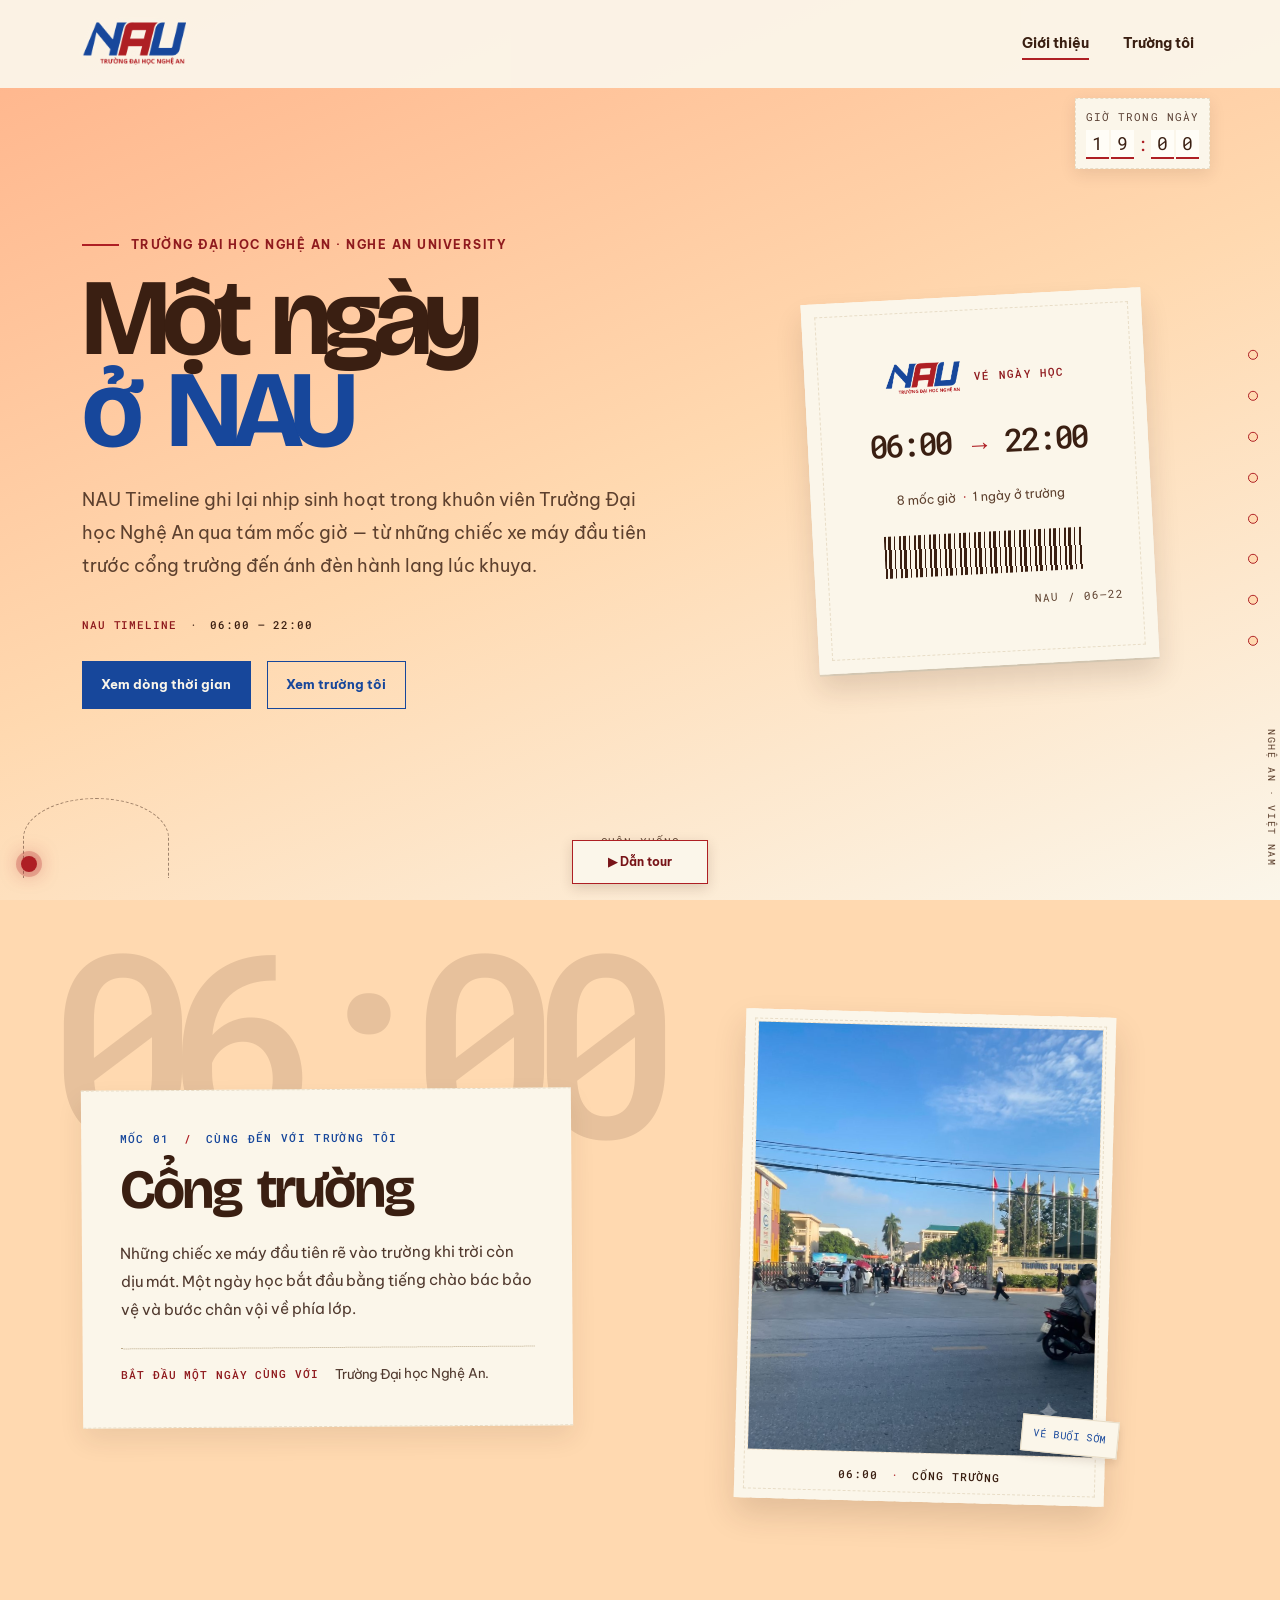
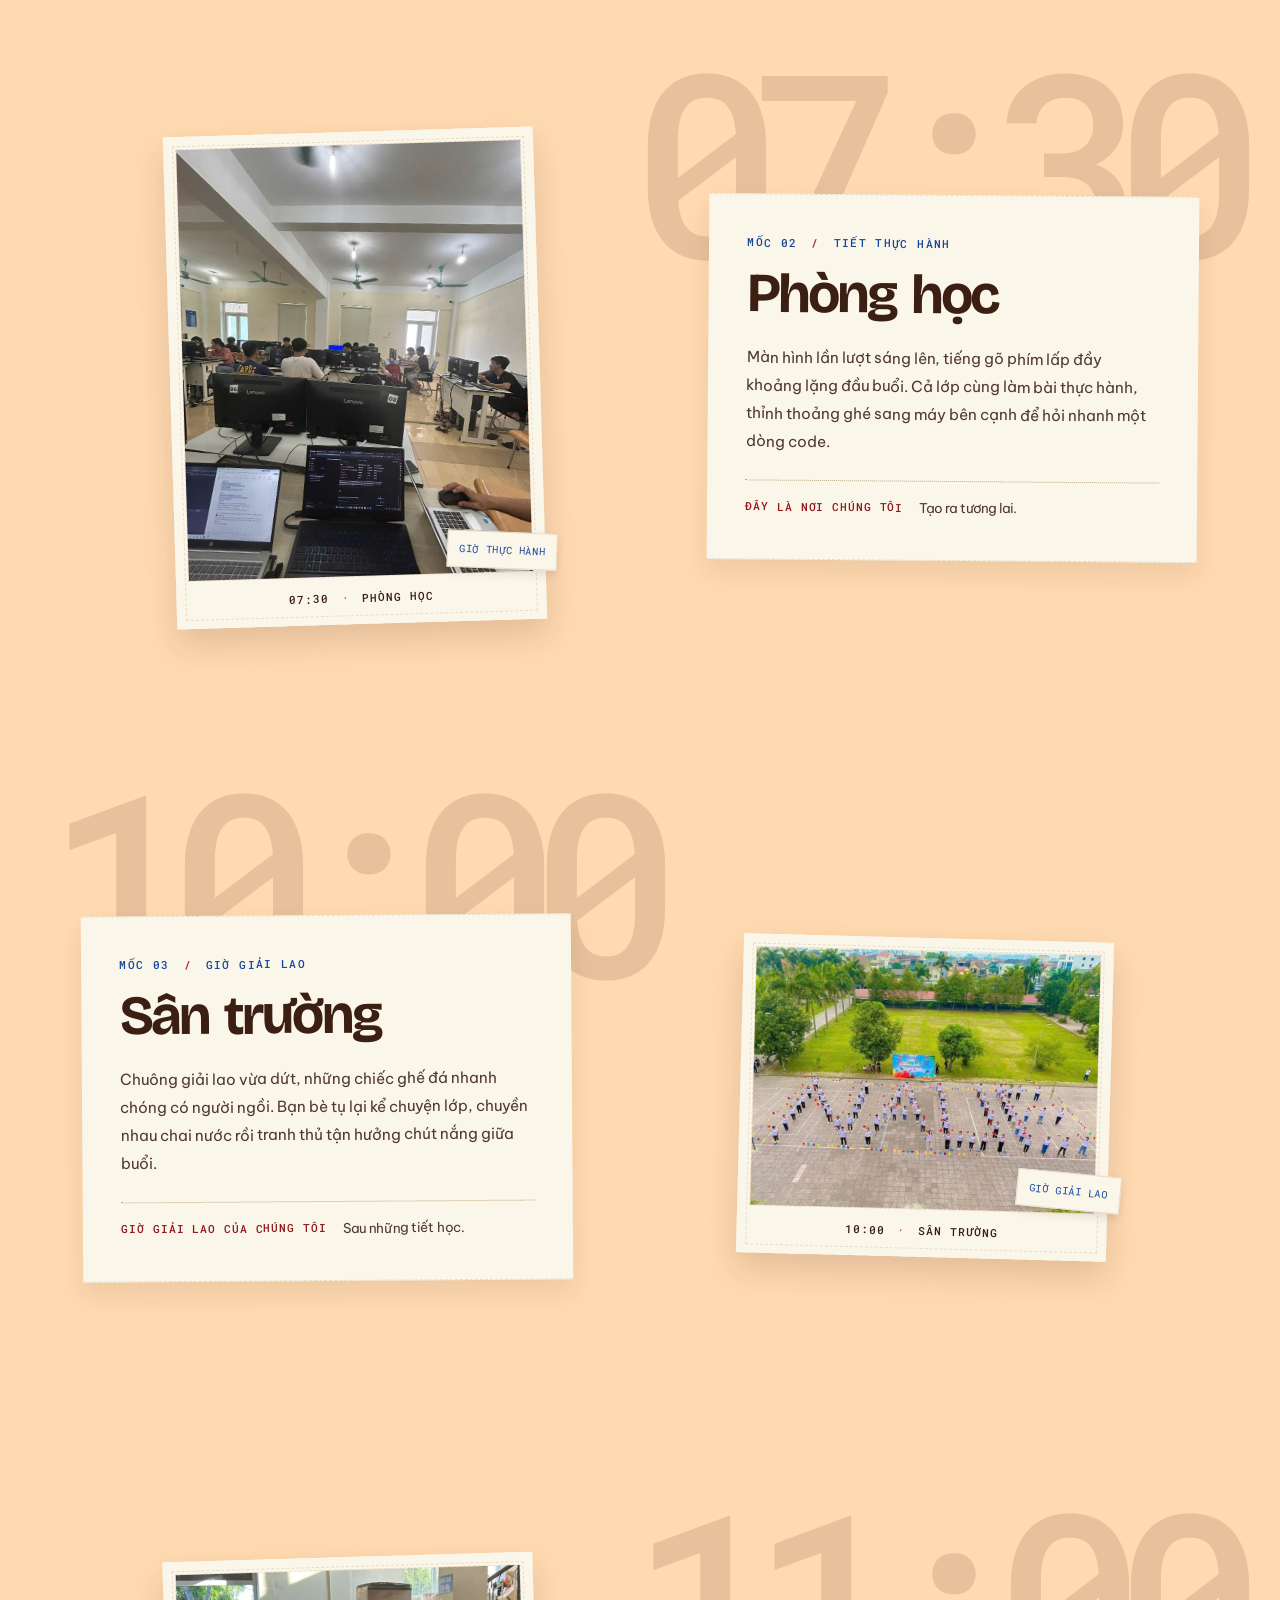
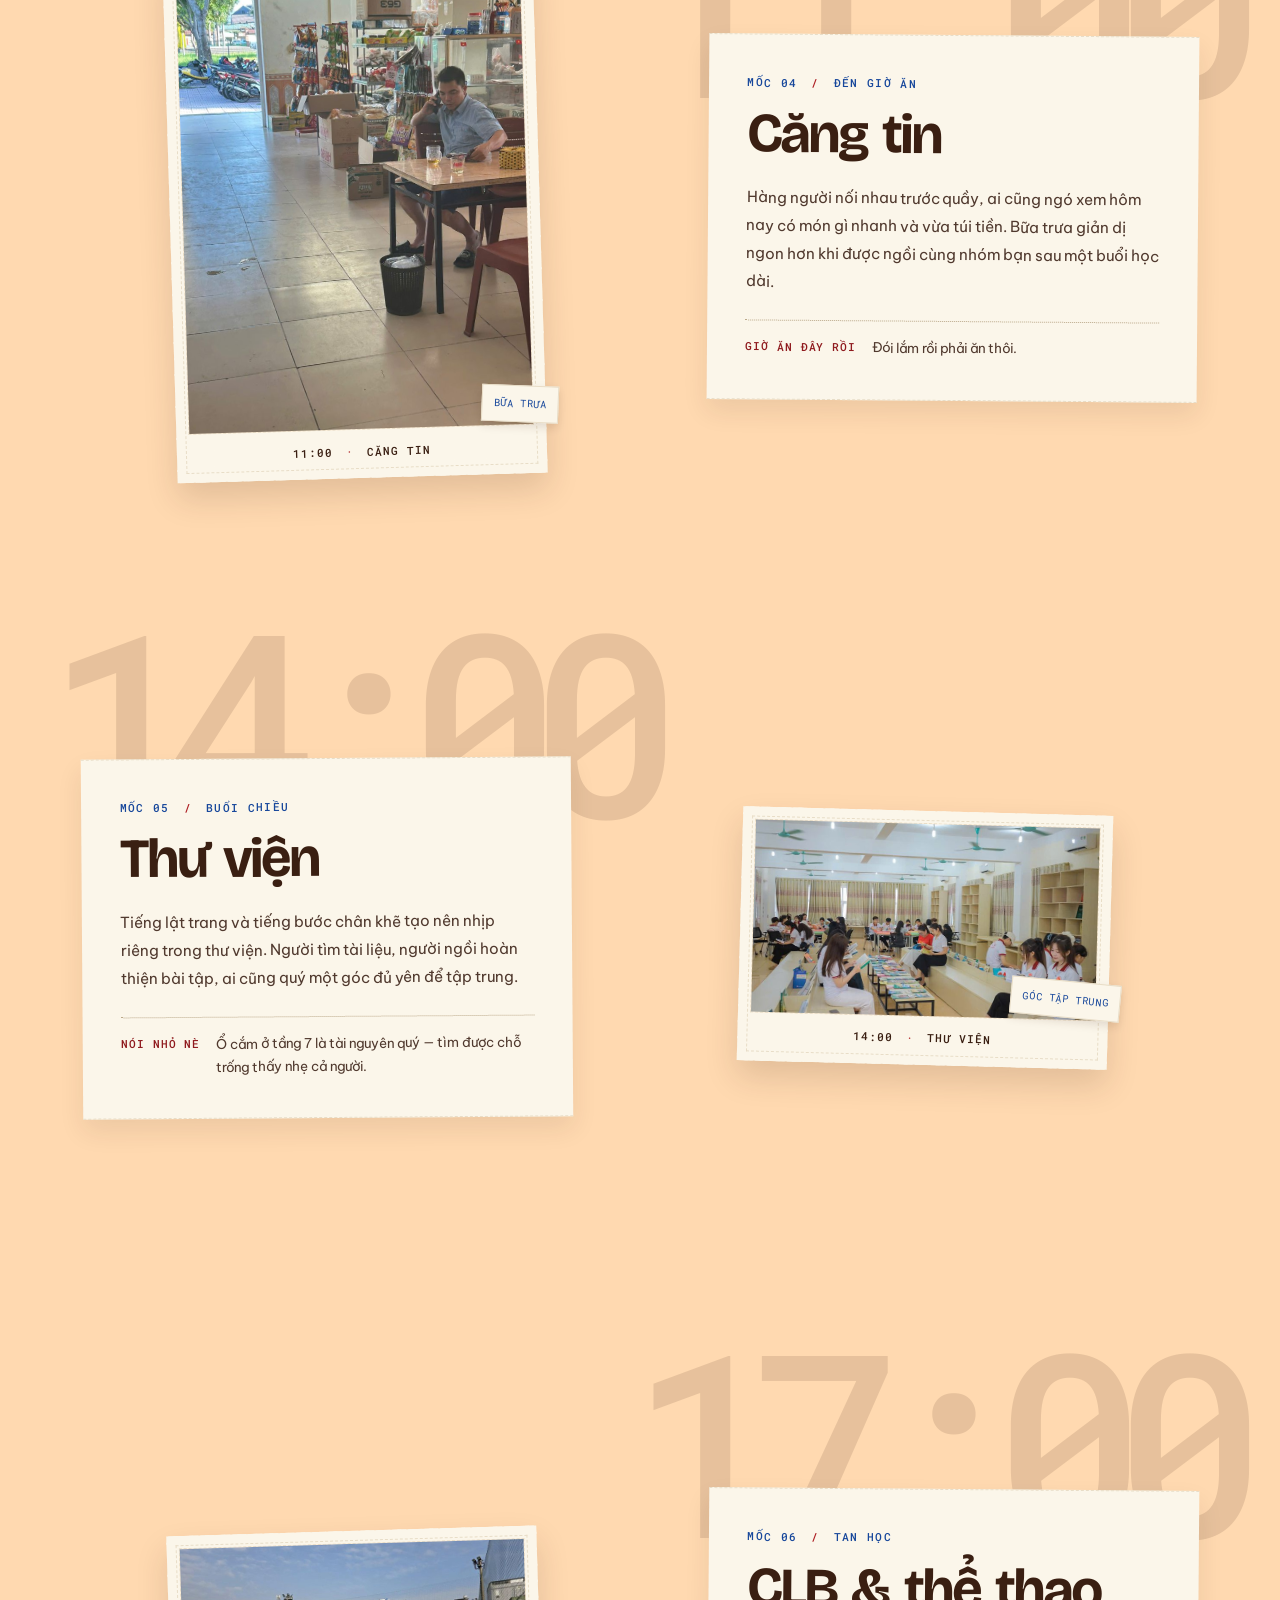
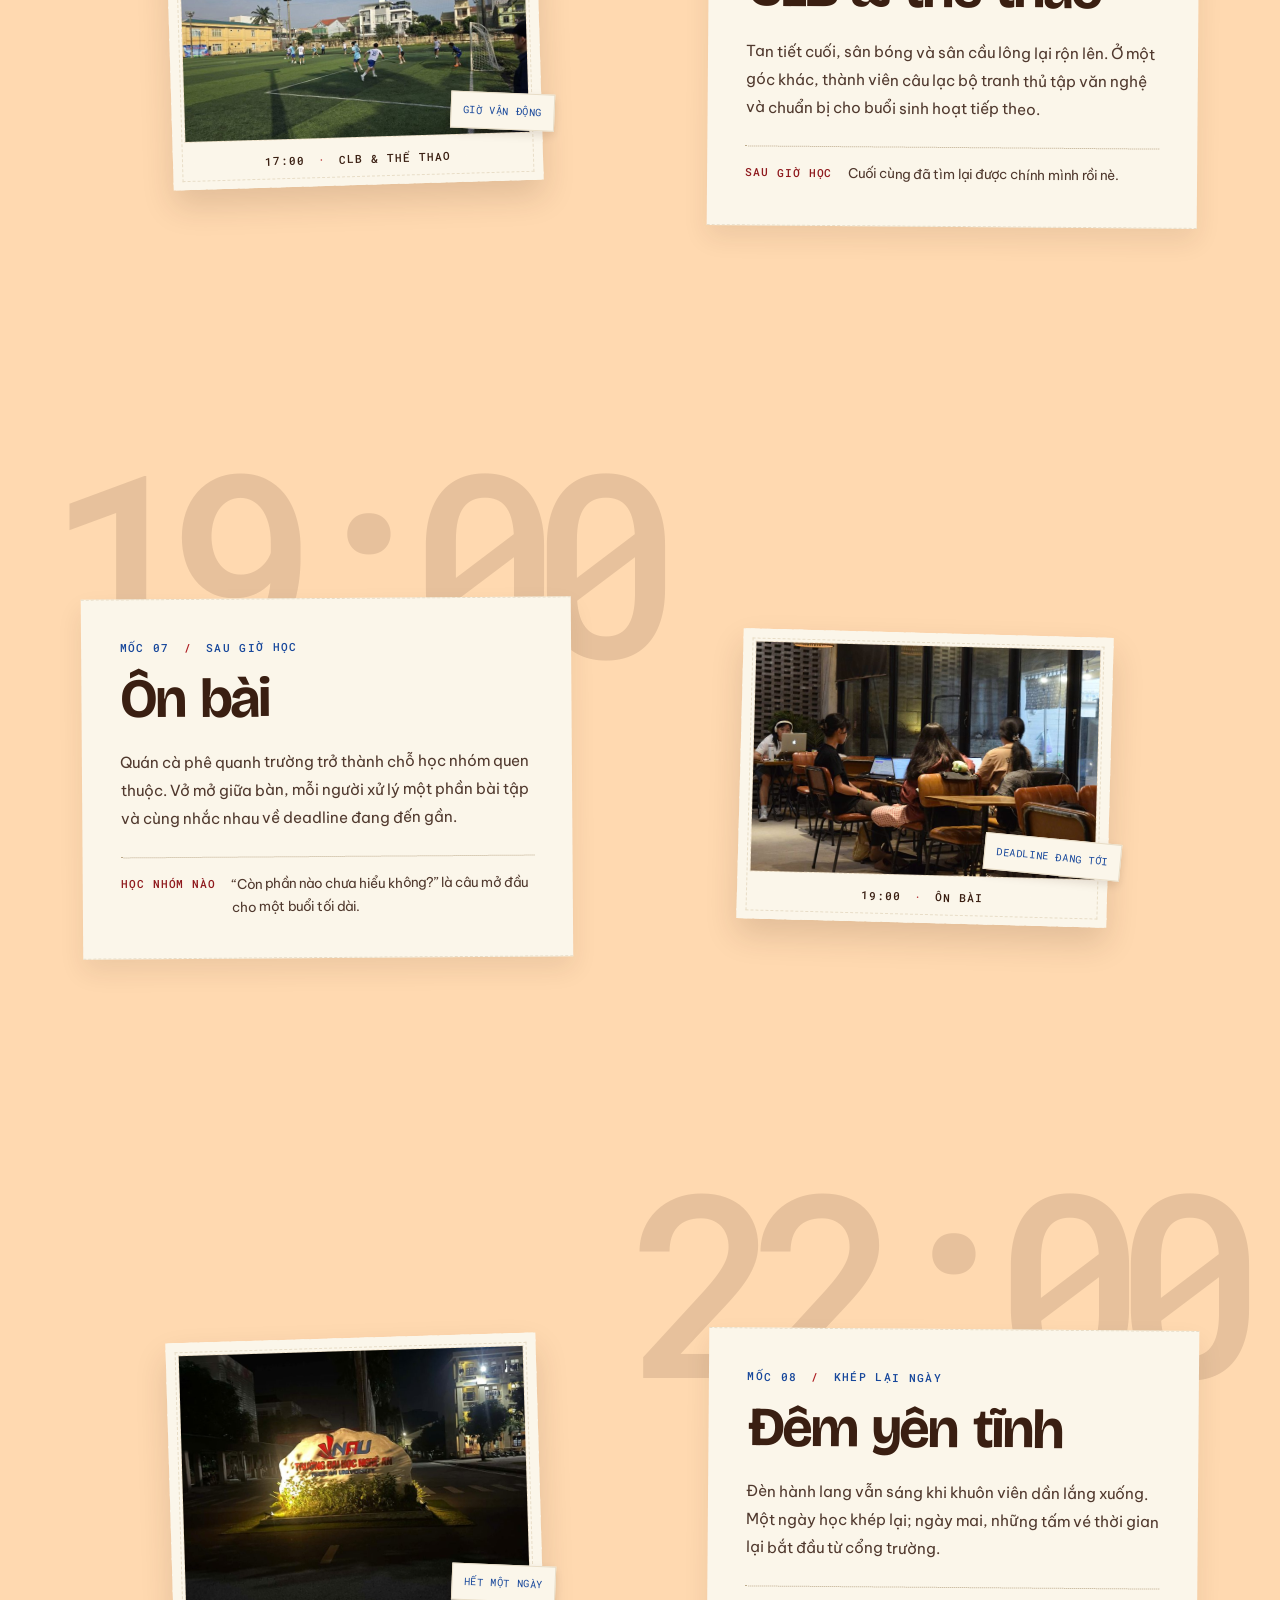
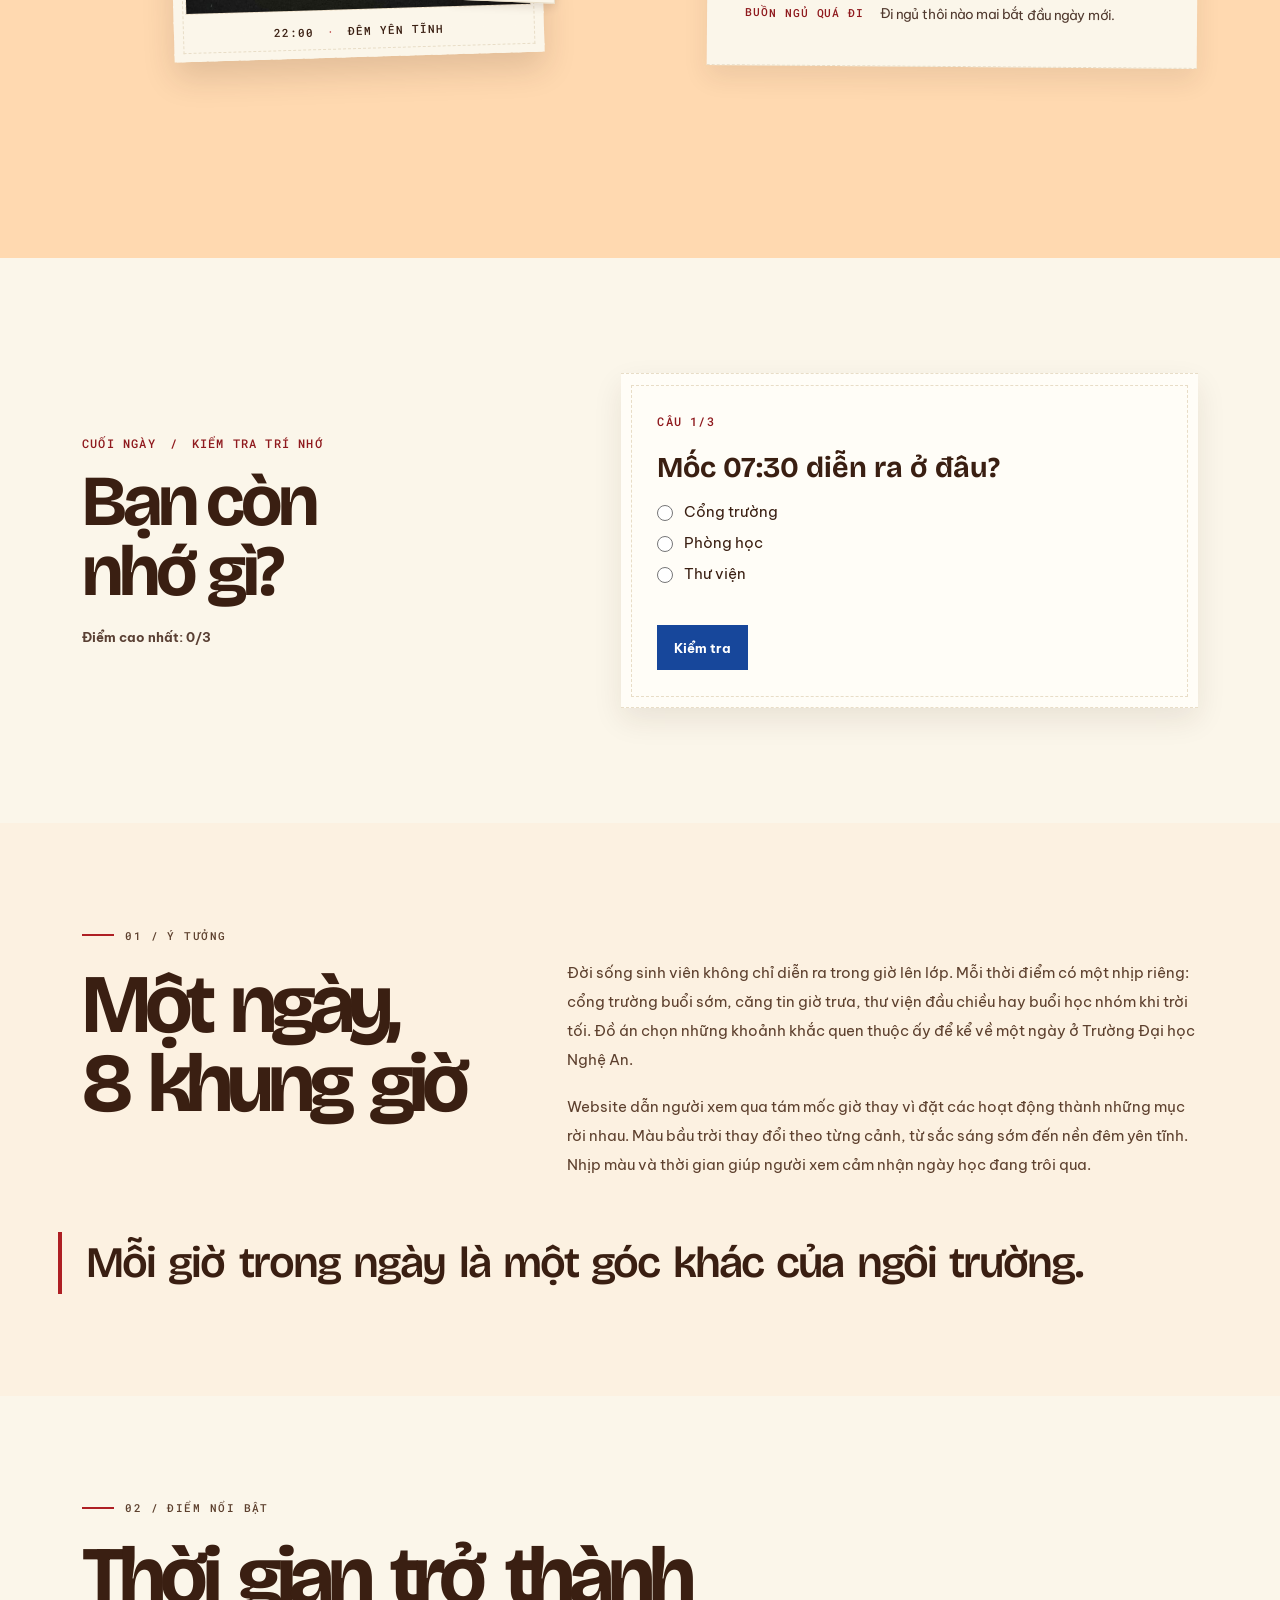
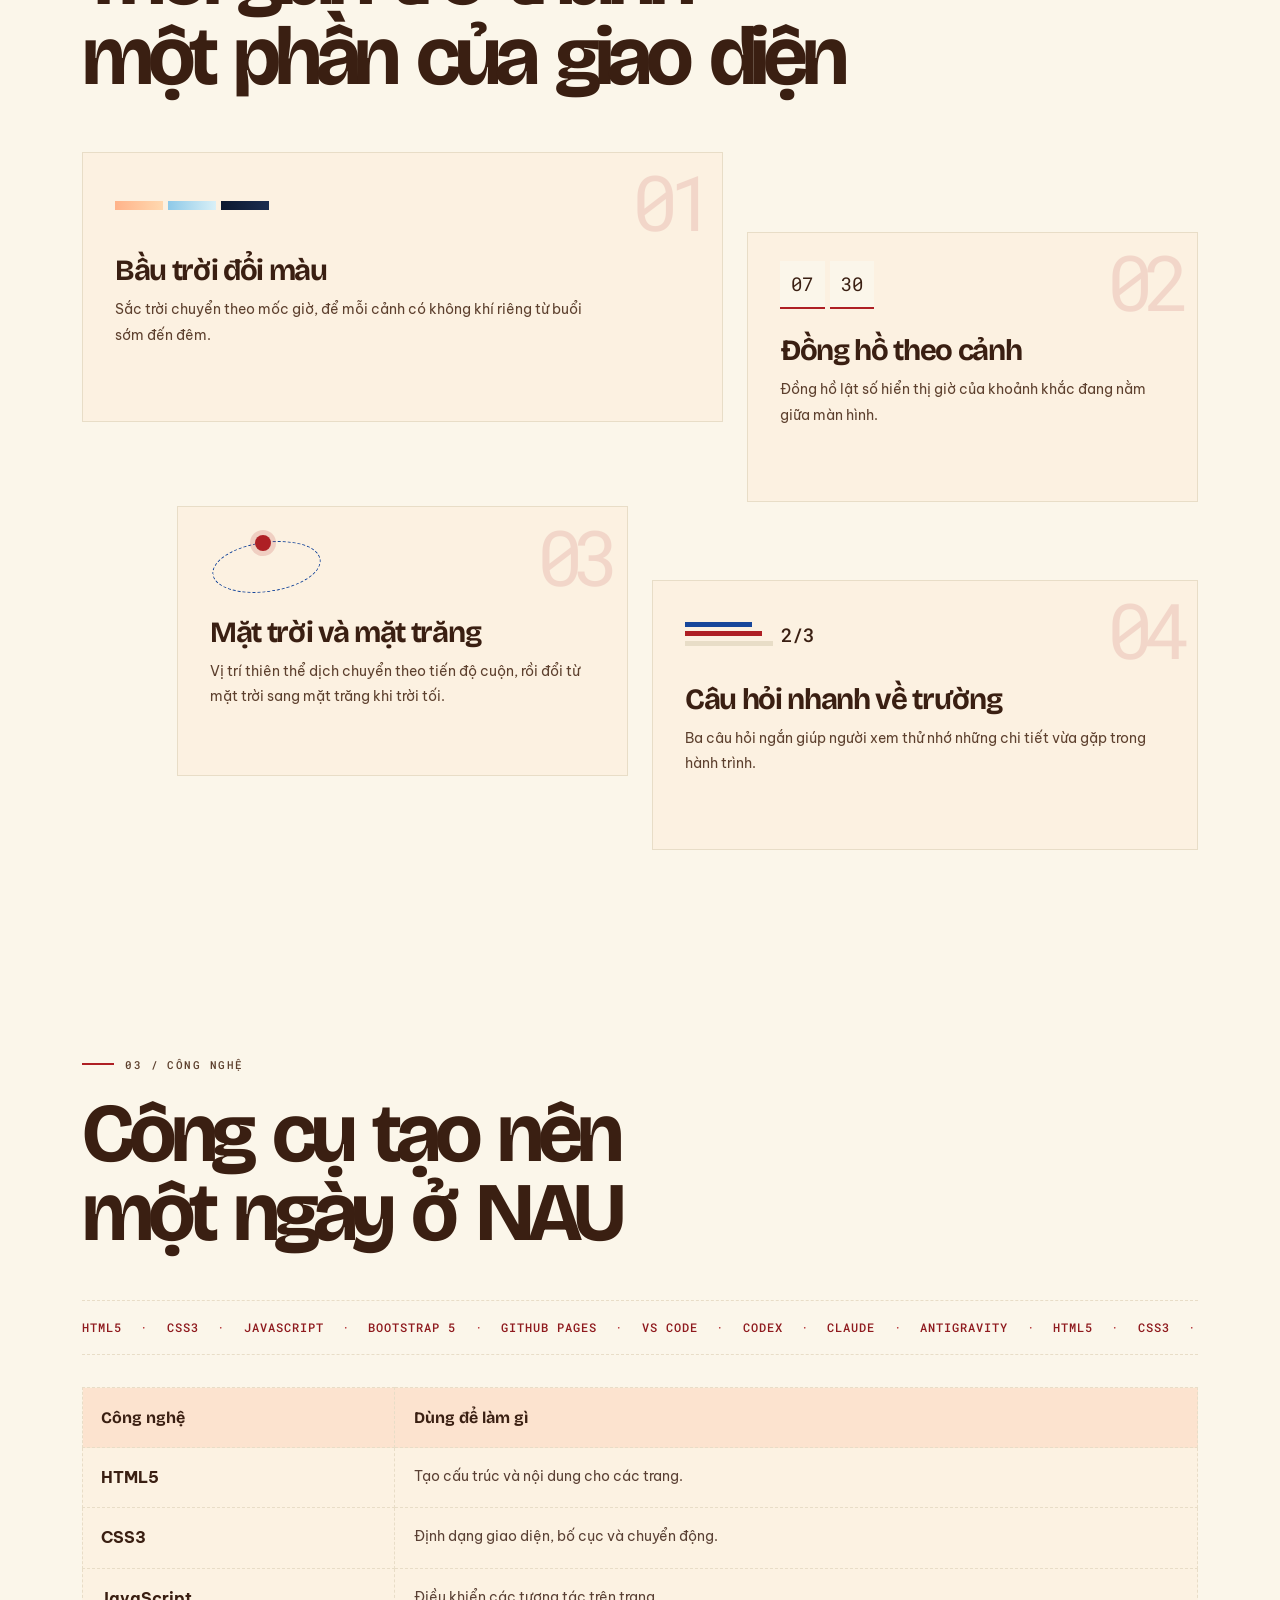
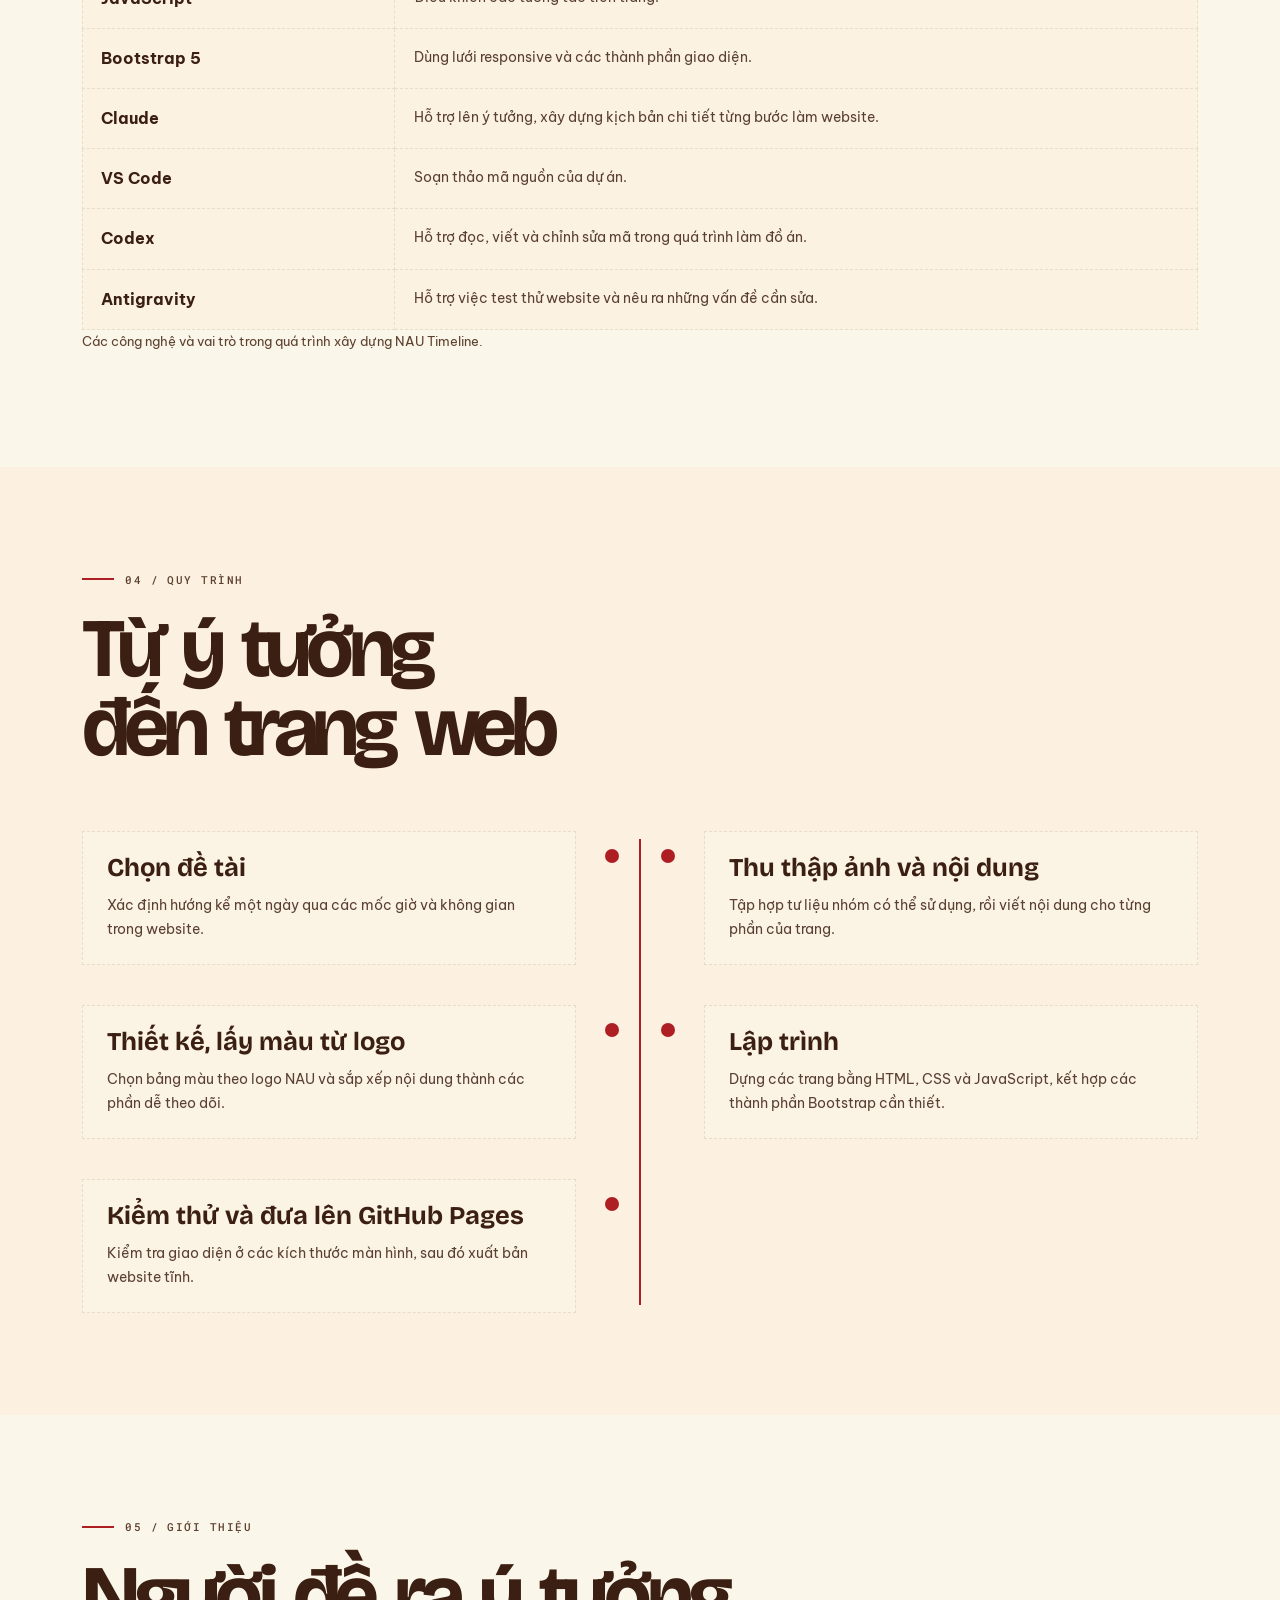
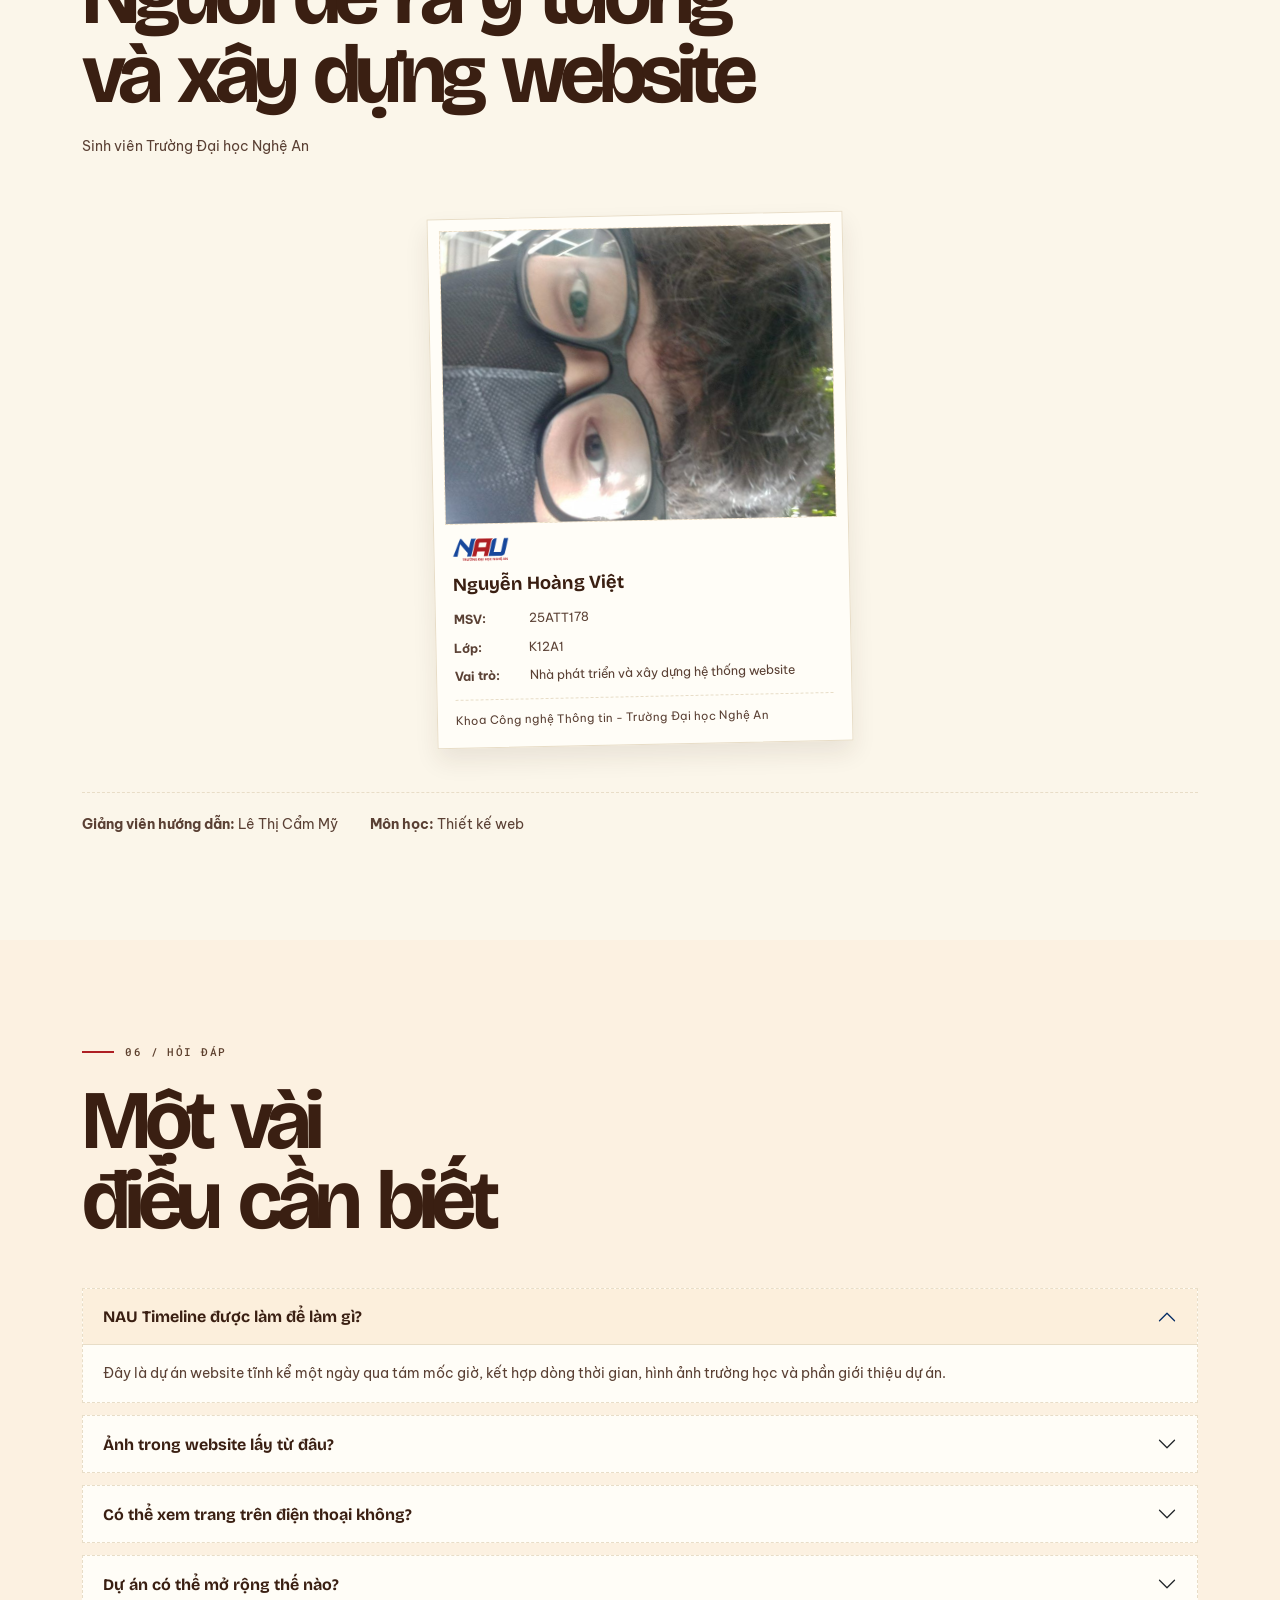
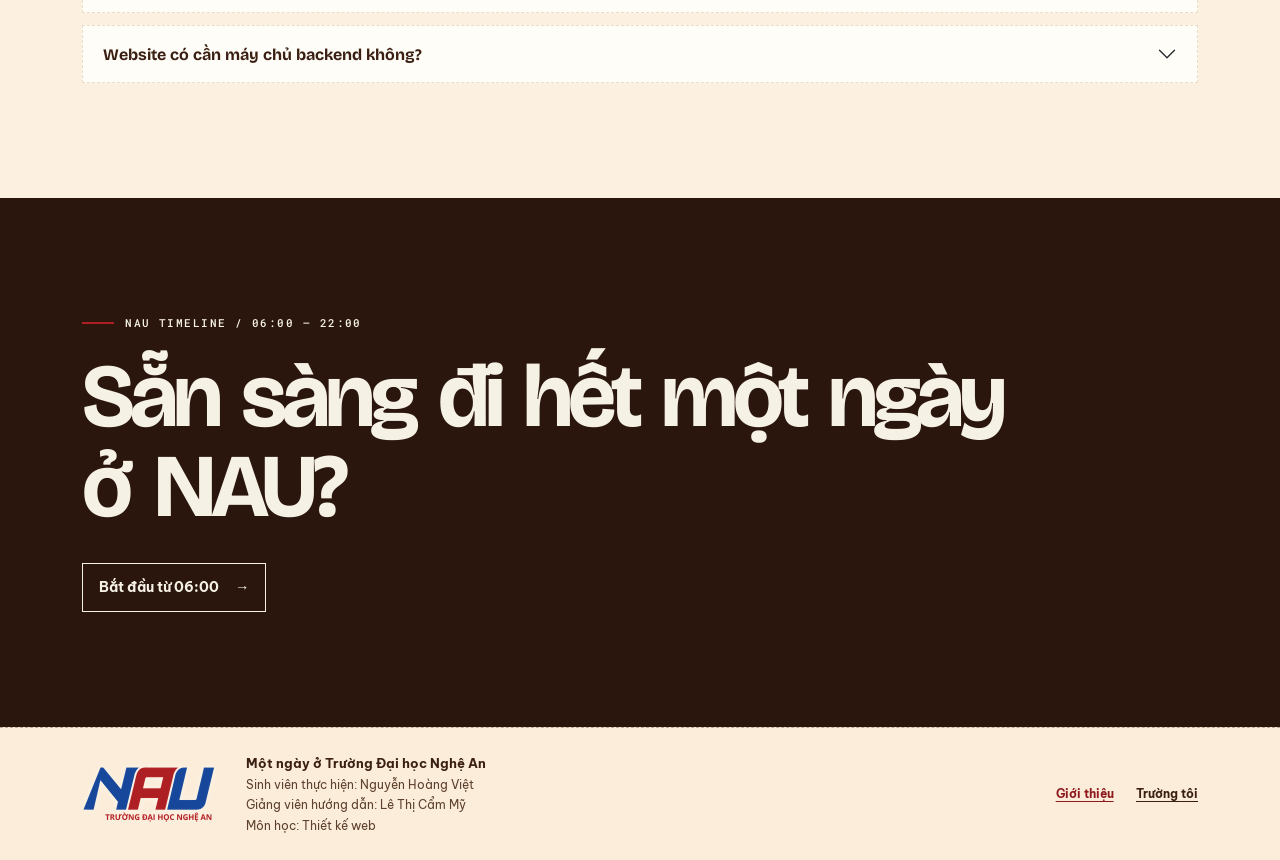
==== commit a43f5921: "feat: chế độ tự động dẫn tour" ====
--- a/index.html
+++ b/index.html
@@ -528,6 +528,9 @@
     </div>
     <div class="page-progress" aria-hidden="true"><span class="page-progress__fill"></span></div>
     <a class="back-to-start" href="#top" aria-label="Về mốc 06:00">Về 06:00</a>
+    <button class="tour-control" id="tour-control" type="button" aria-pressed="false" aria-label="Bắt đầu dẫn tour tự động qua tám mốc giờ" hidden>▶ Dẫn tour</button>
+    <p class="tour-control__status visually-hidden" id="tour-status" aria-live="polite"></p>
+    <p class="tour-notice" id="tour-notice" aria-hidden="true" hidden>Hết một ngày ở NAU</p>
 
     <script src="https://cdn.jsdelivr.net/npm/bootstrap@5.3.3/dist/js/bootstrap.bundle.min.js" integrity="sha384-YvpcrYf0tY3lHB60NNkmXc5s9fDVZLESaAA55NDzOxhy9GkcIdslK1eN7N6jIeHz" crossorigin="anonymous" defer></script>
     <script src="js/nav.js" defer></script>
@@ -537,6 +540,7 @@
     <script src="js/progress.js" defer></script>
     <script src="js/quiz.js" defer></script>
     <script src="js/dot-nav.js" defer></script>
+    <script src="js/tour.js" defer></script>
     <script src="js/gioi-thieu.js" defer></script>
   </body>
 </html>
--- a/css/features.css
+++ b/css/features.css
@@ -110,3 +110,70 @@
     transition: none;
   }
 }
+
+.tour-control {
+  position: fixed;
+  z-index: 35;
+  bottom: 1rem;
+  left: 50%;
+  display: inline-flex;
+  min-width: 8.5rem;
+  min-height: 44px;
+  align-items: center;
+  justify-content: center;
+  transform: translateX(-50%);
+  padding: 0.55rem 0.9rem;
+  border: 1px solid var(--brand);
+  background: var(--paper);
+  box-shadow: 0 4px 12px rgb(58 31 18 / 16%);
+  color: #781418;
+  font-family: var(--body-font);
+  font-size: 0.78rem;
+  font-weight: 700;
+  cursor: pointer;
+}
+
+.tour-control[hidden],
+.tour-notice[hidden] {
+  display: none !important;
+}
+
+.tour-control:hover {
+  background: #fffdf7;
+}
+
+.tour-notice {
+  position: fixed;
+  z-index: 35;
+  bottom: 4.5rem;
+  left: 50%;
+  width: max-content;
+  max-width: calc(100vw - 2rem);
+  transform: translateX(-50%);
+  margin: 0;
+  padding: 0.45rem 0.7rem;
+  border: 1px dashed var(--paper-edge);
+  background: var(--paper);
+  box-shadow: 0 4px 12px rgb(58 31 18 / 12%);
+  color: #3a1f12;
+  font-size: 0.76rem;
+  font-weight: 700;
+  text-align: center;
+}
+
+@media (max-width: 767.98px) {
+  .tour-control {
+    bottom: 5rem;
+  }
+
+  .tour-notice {
+    bottom: 8.5rem;
+  }
+}
+
+@media (prefers-reduced-motion: reduce) {
+  .tour-control,
+  .tour-notice {
+    transition: none;
+  }
+}
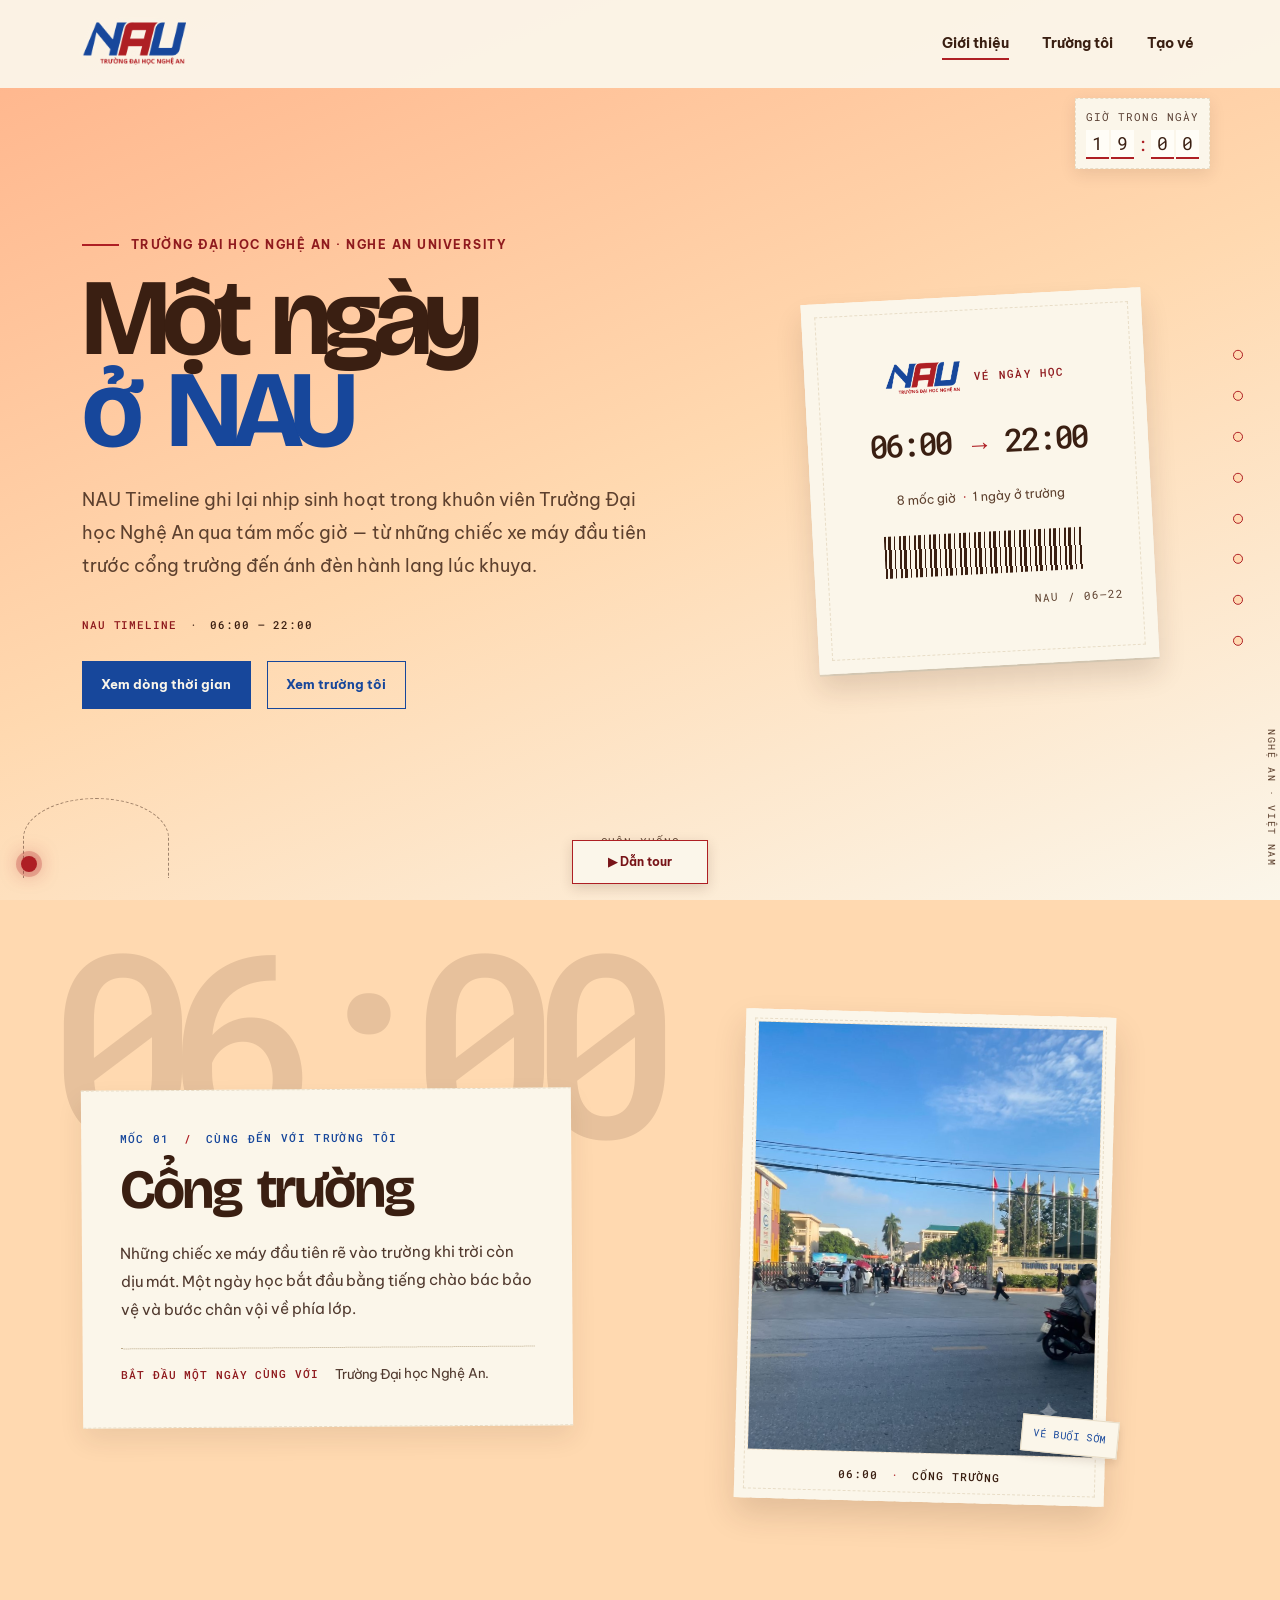
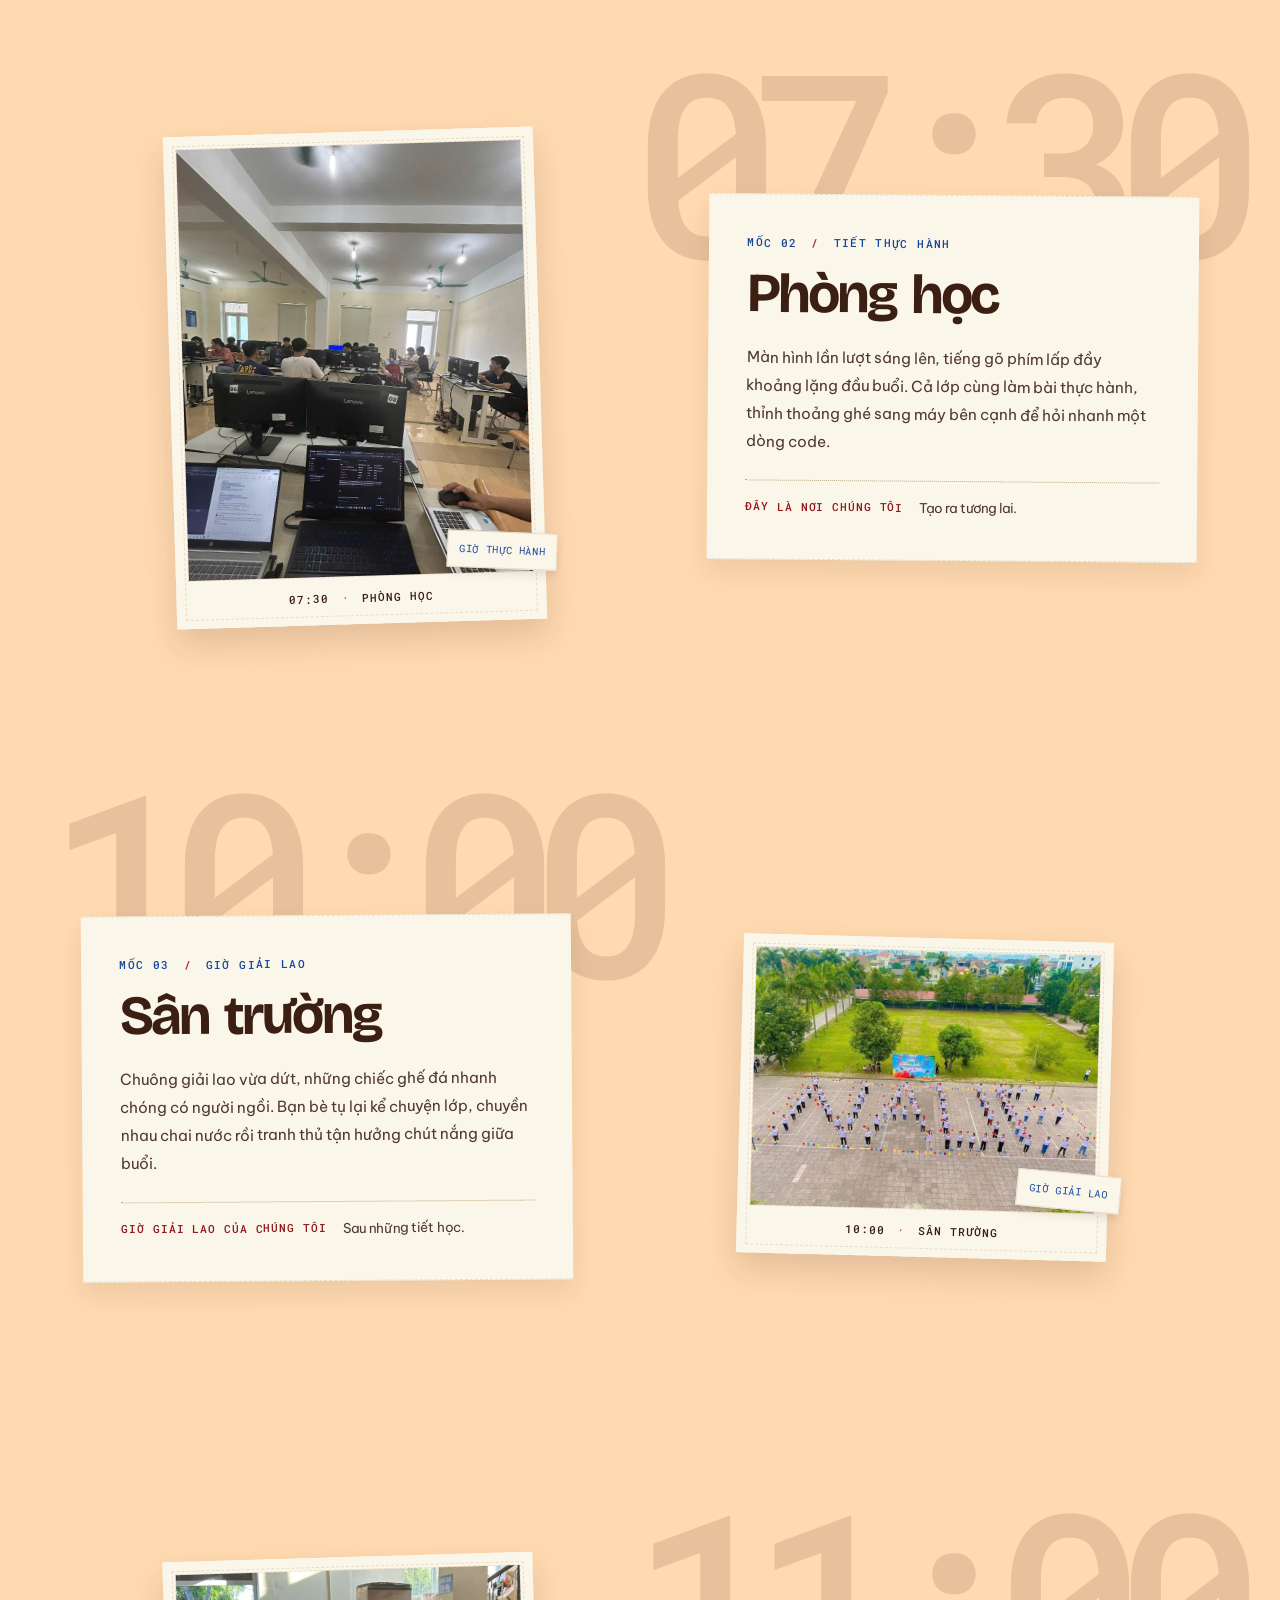
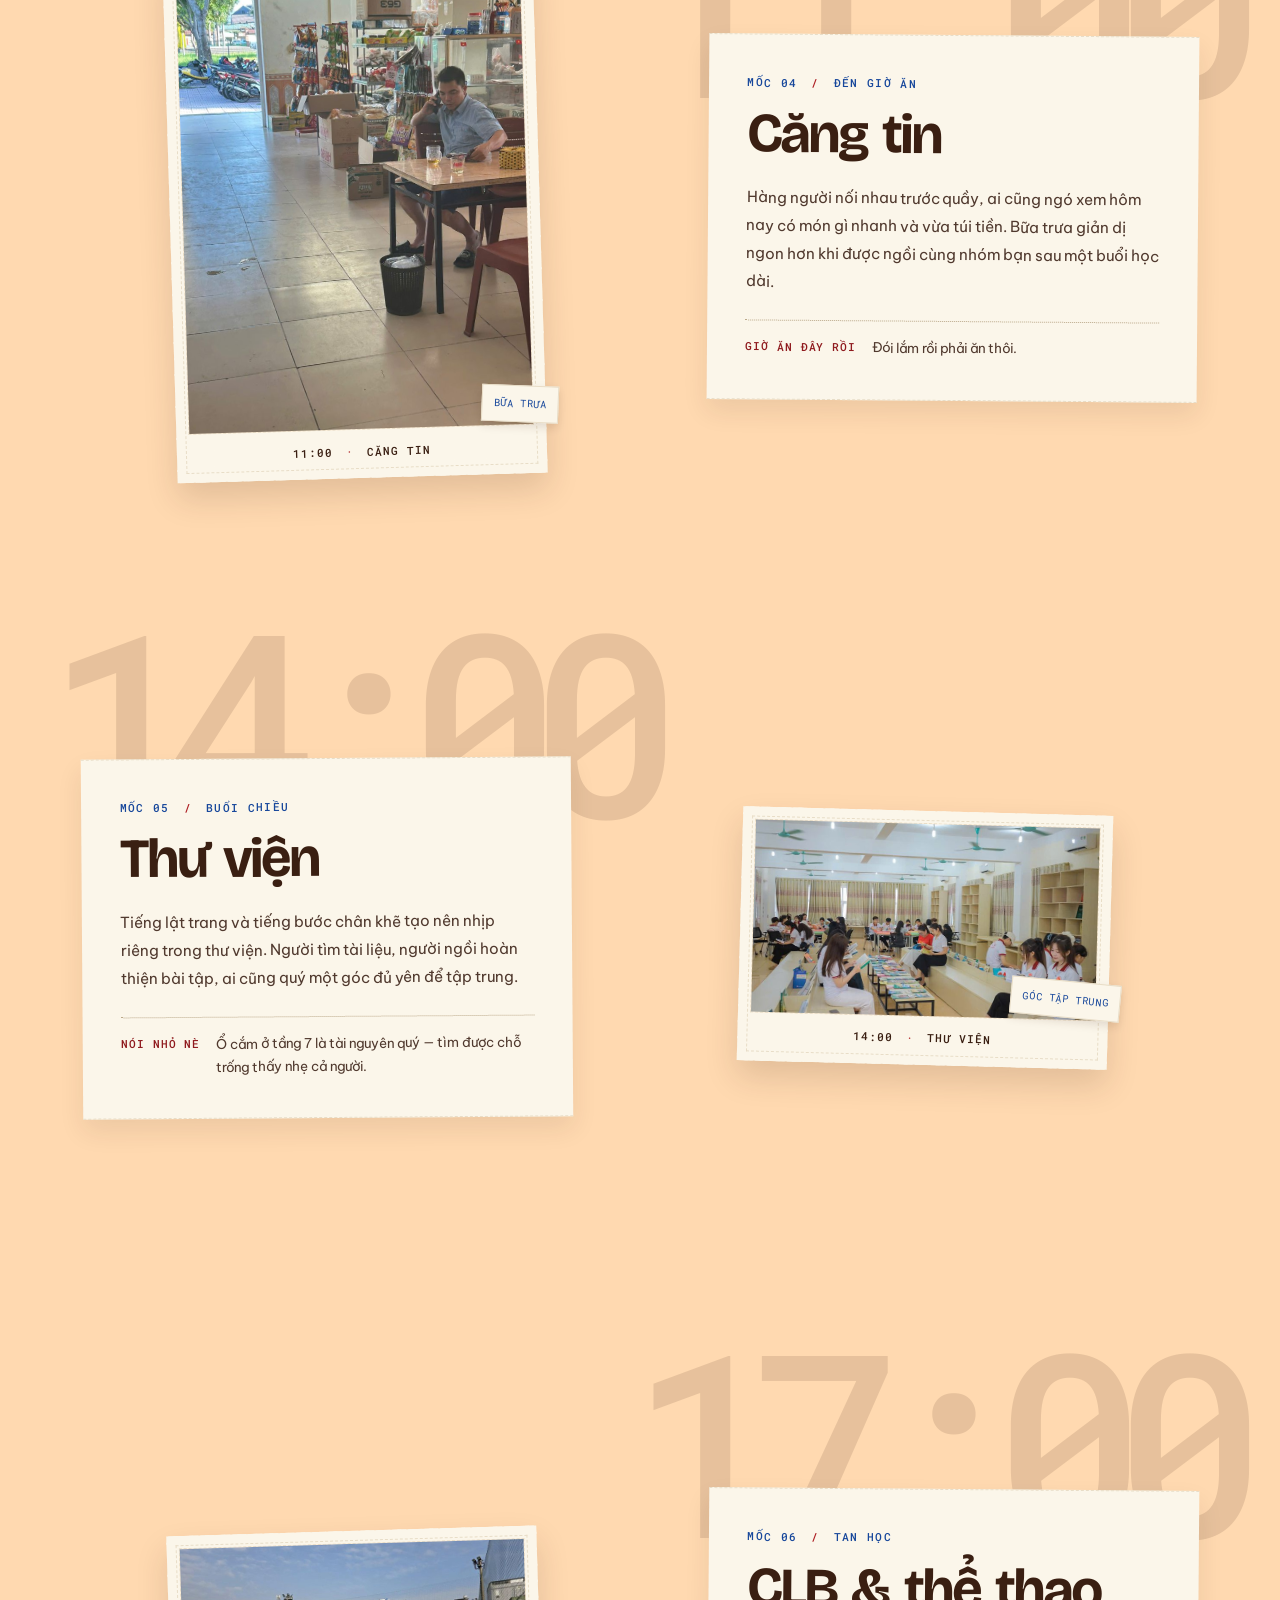
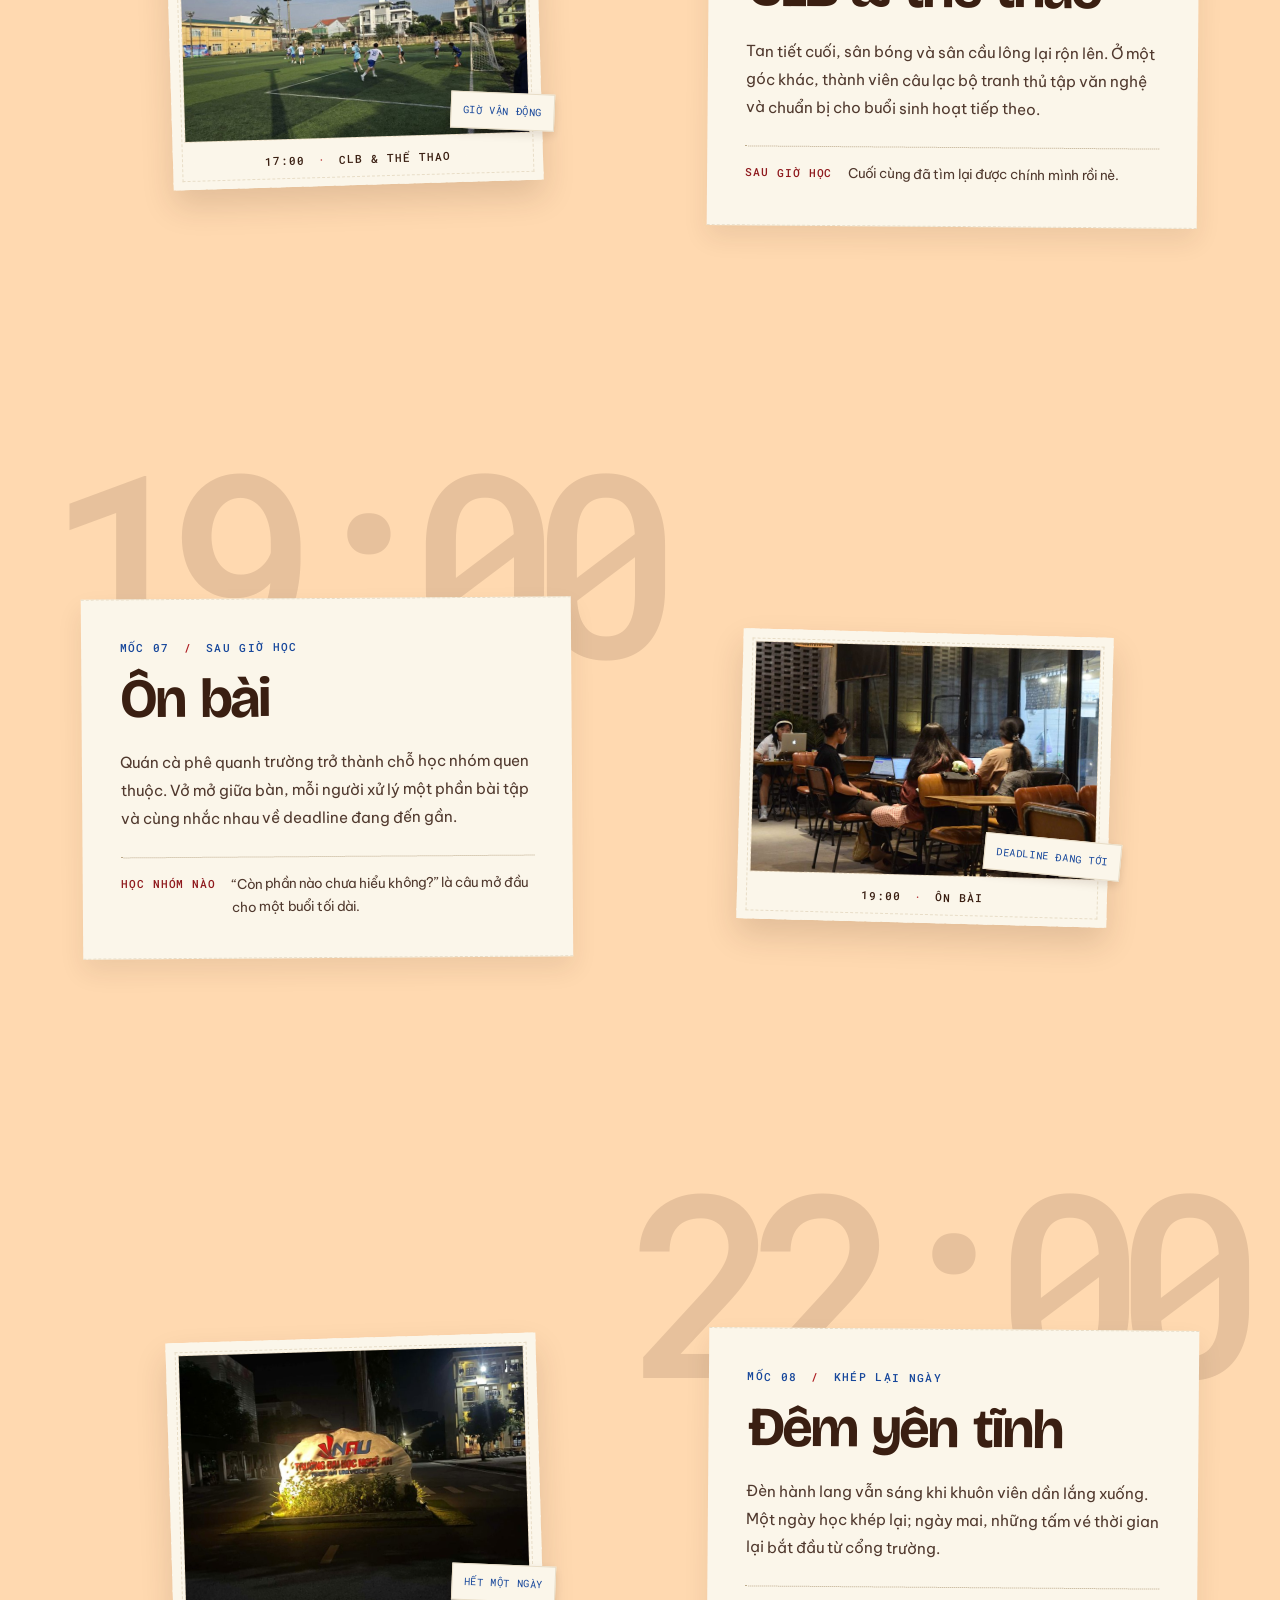
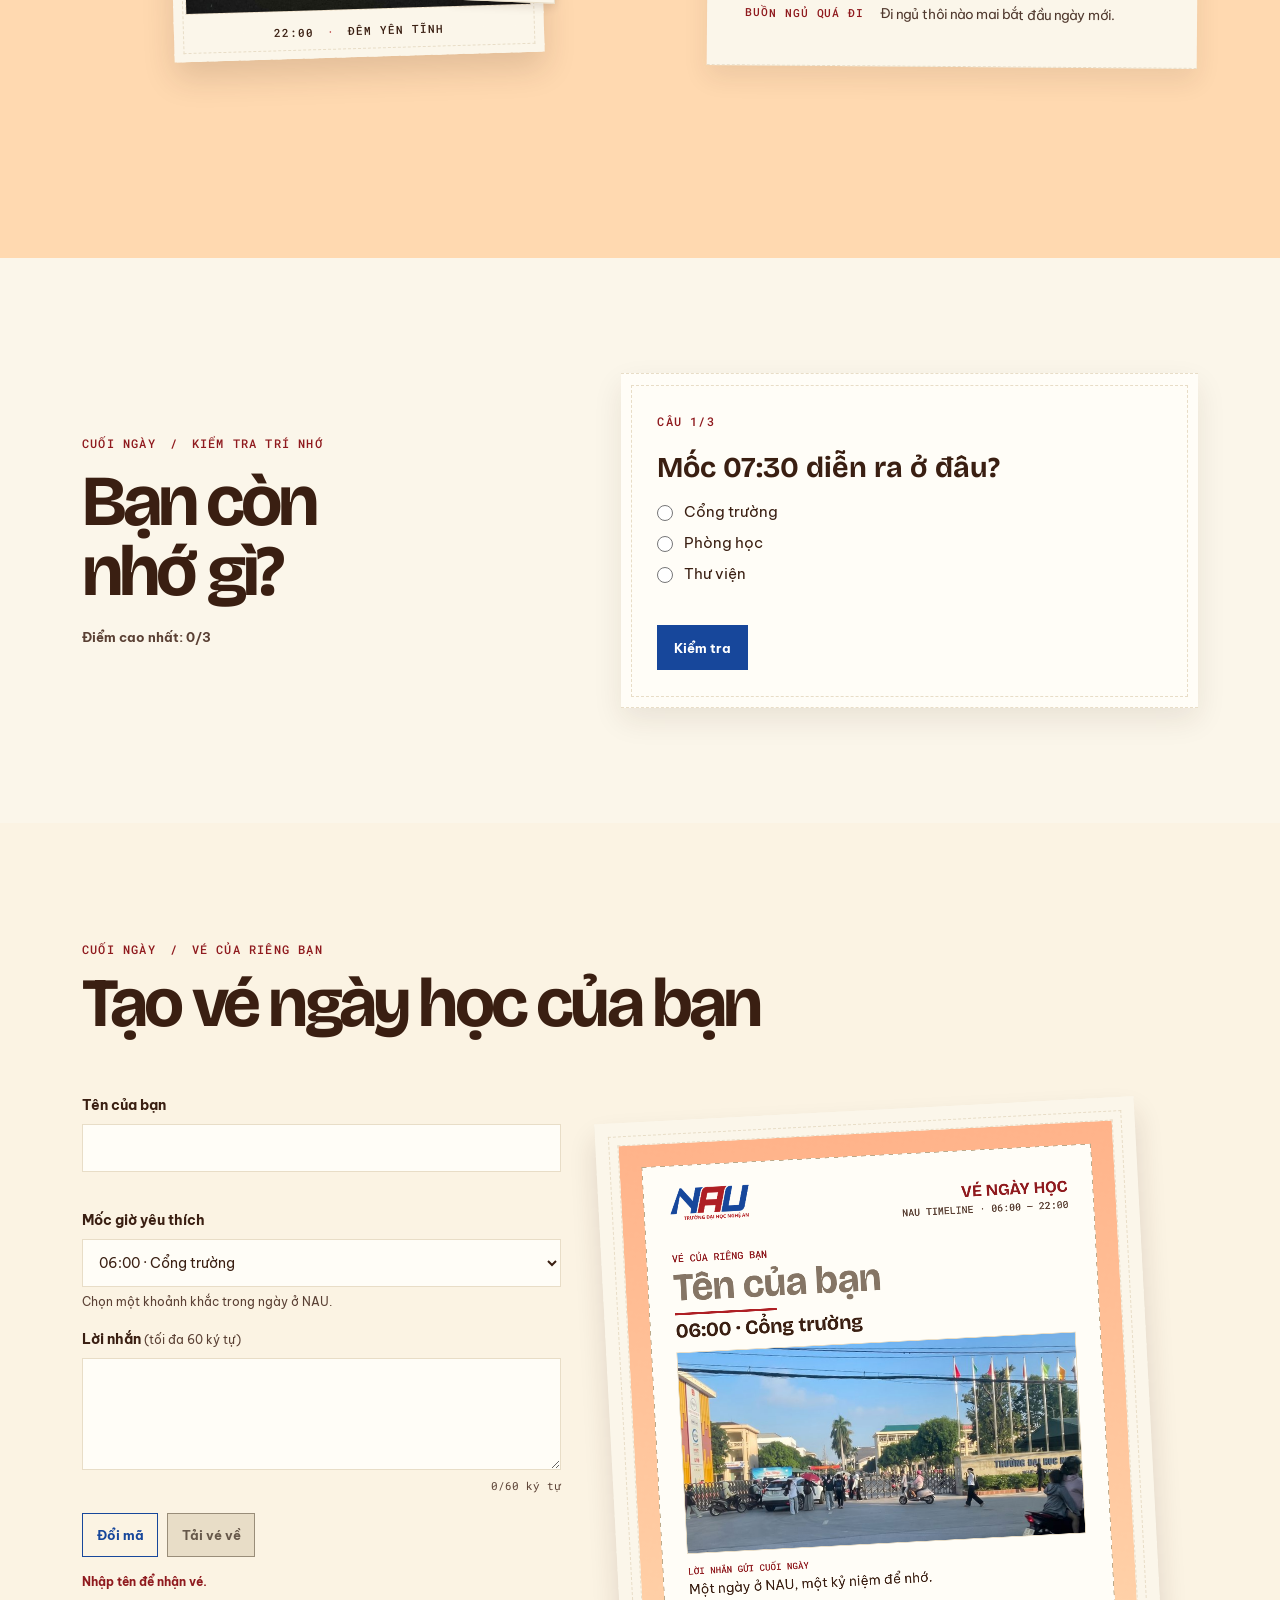
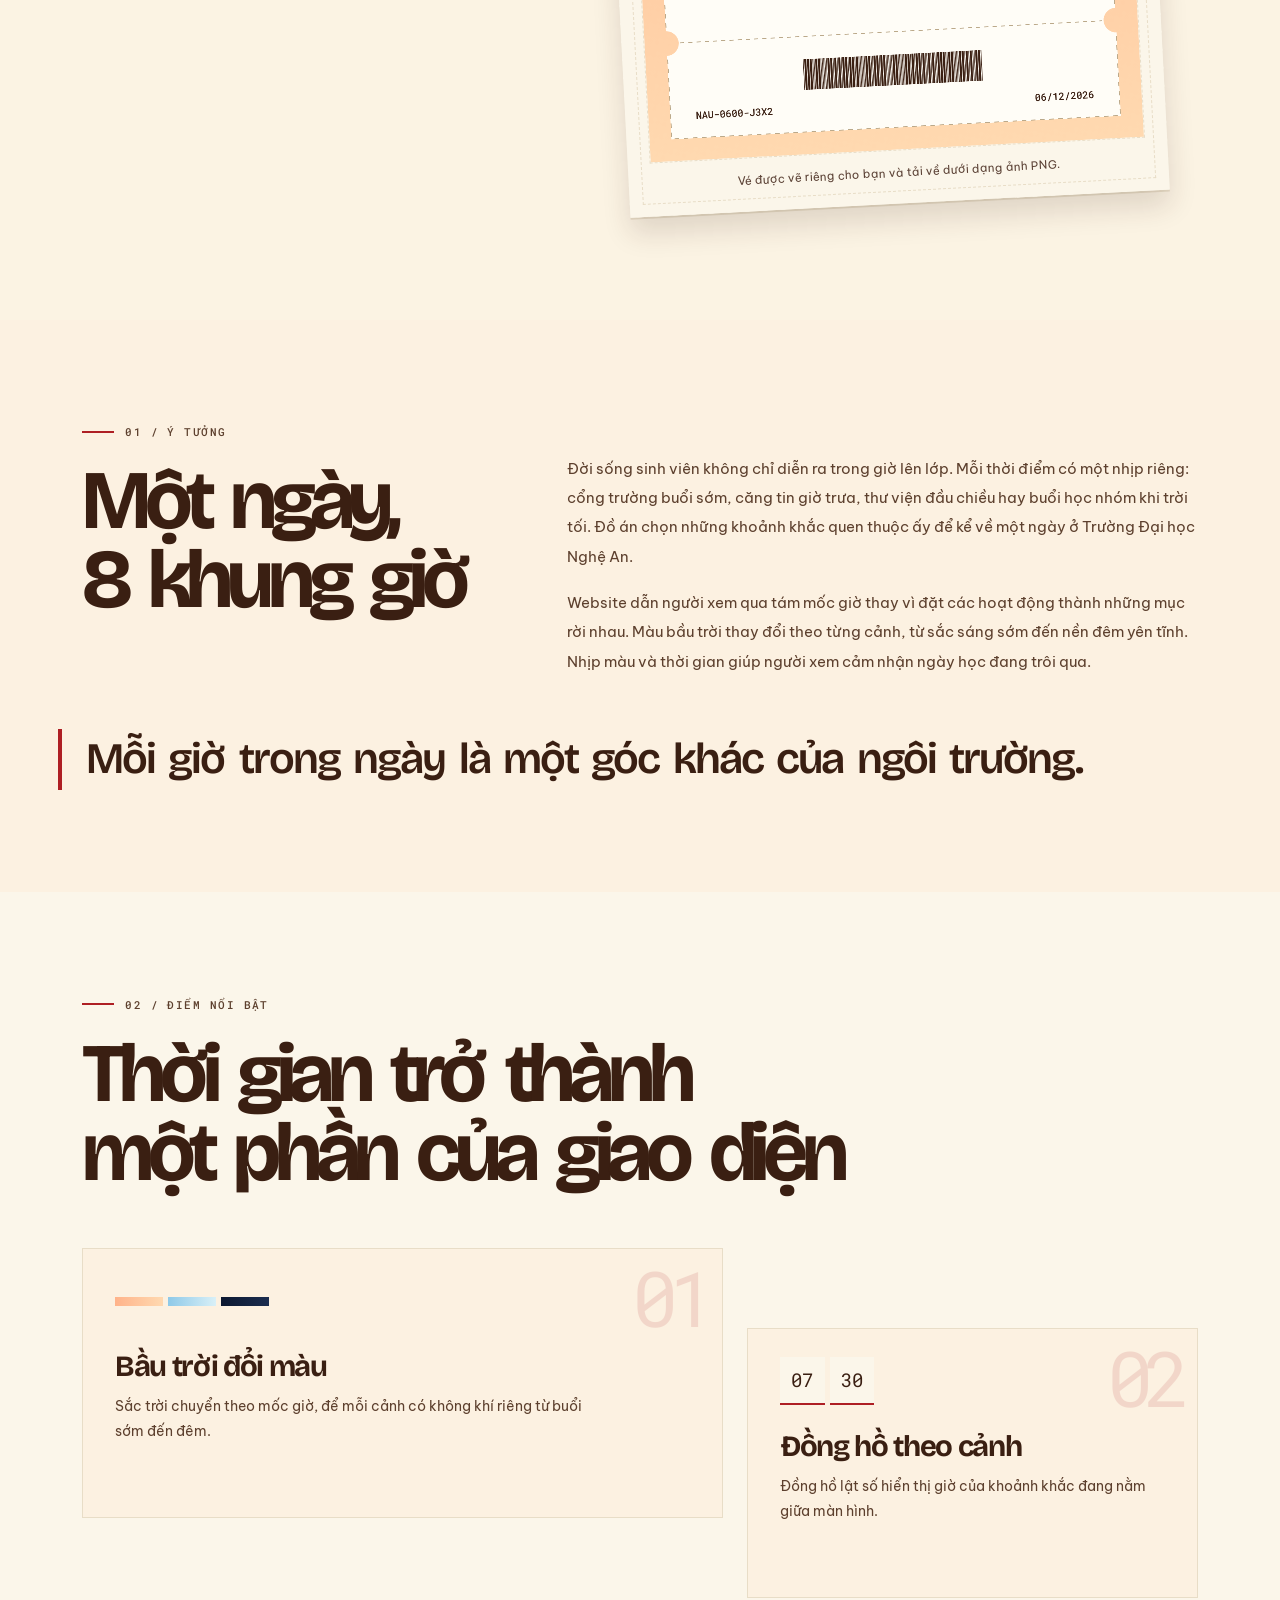
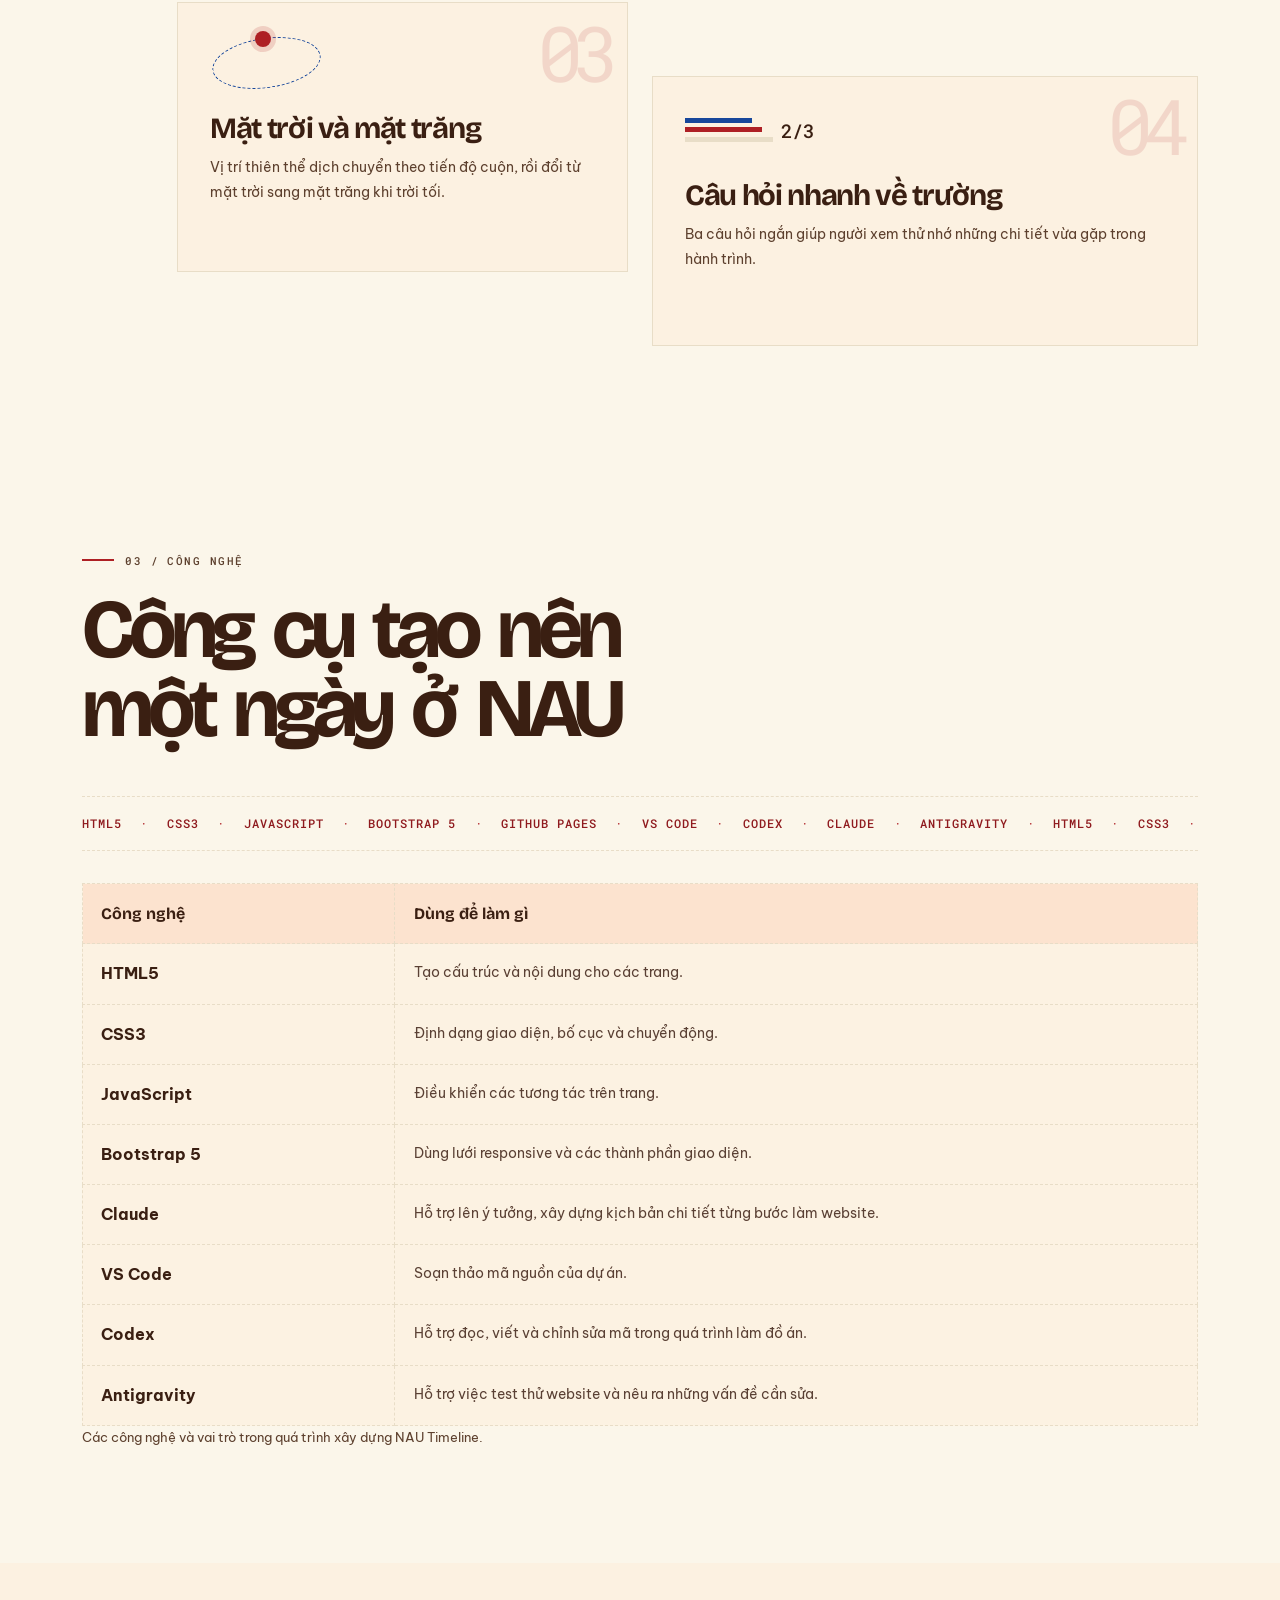
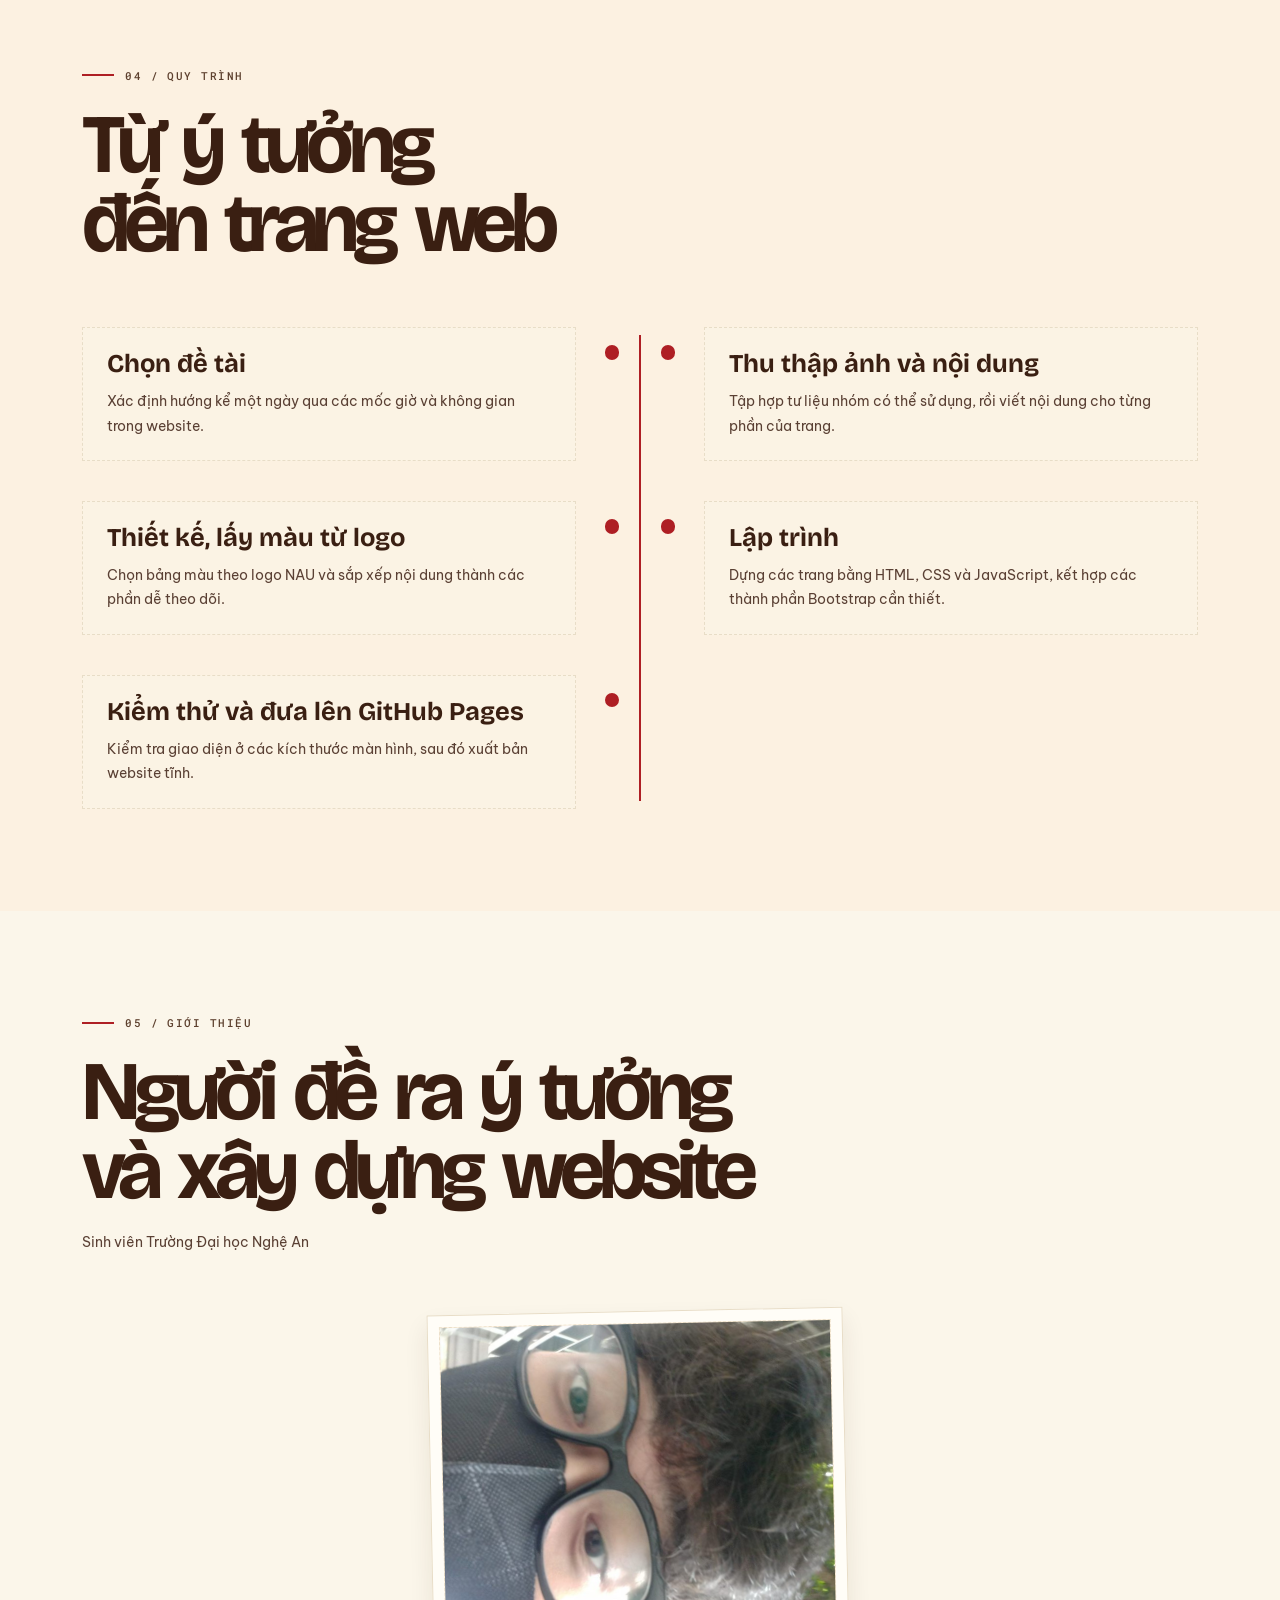
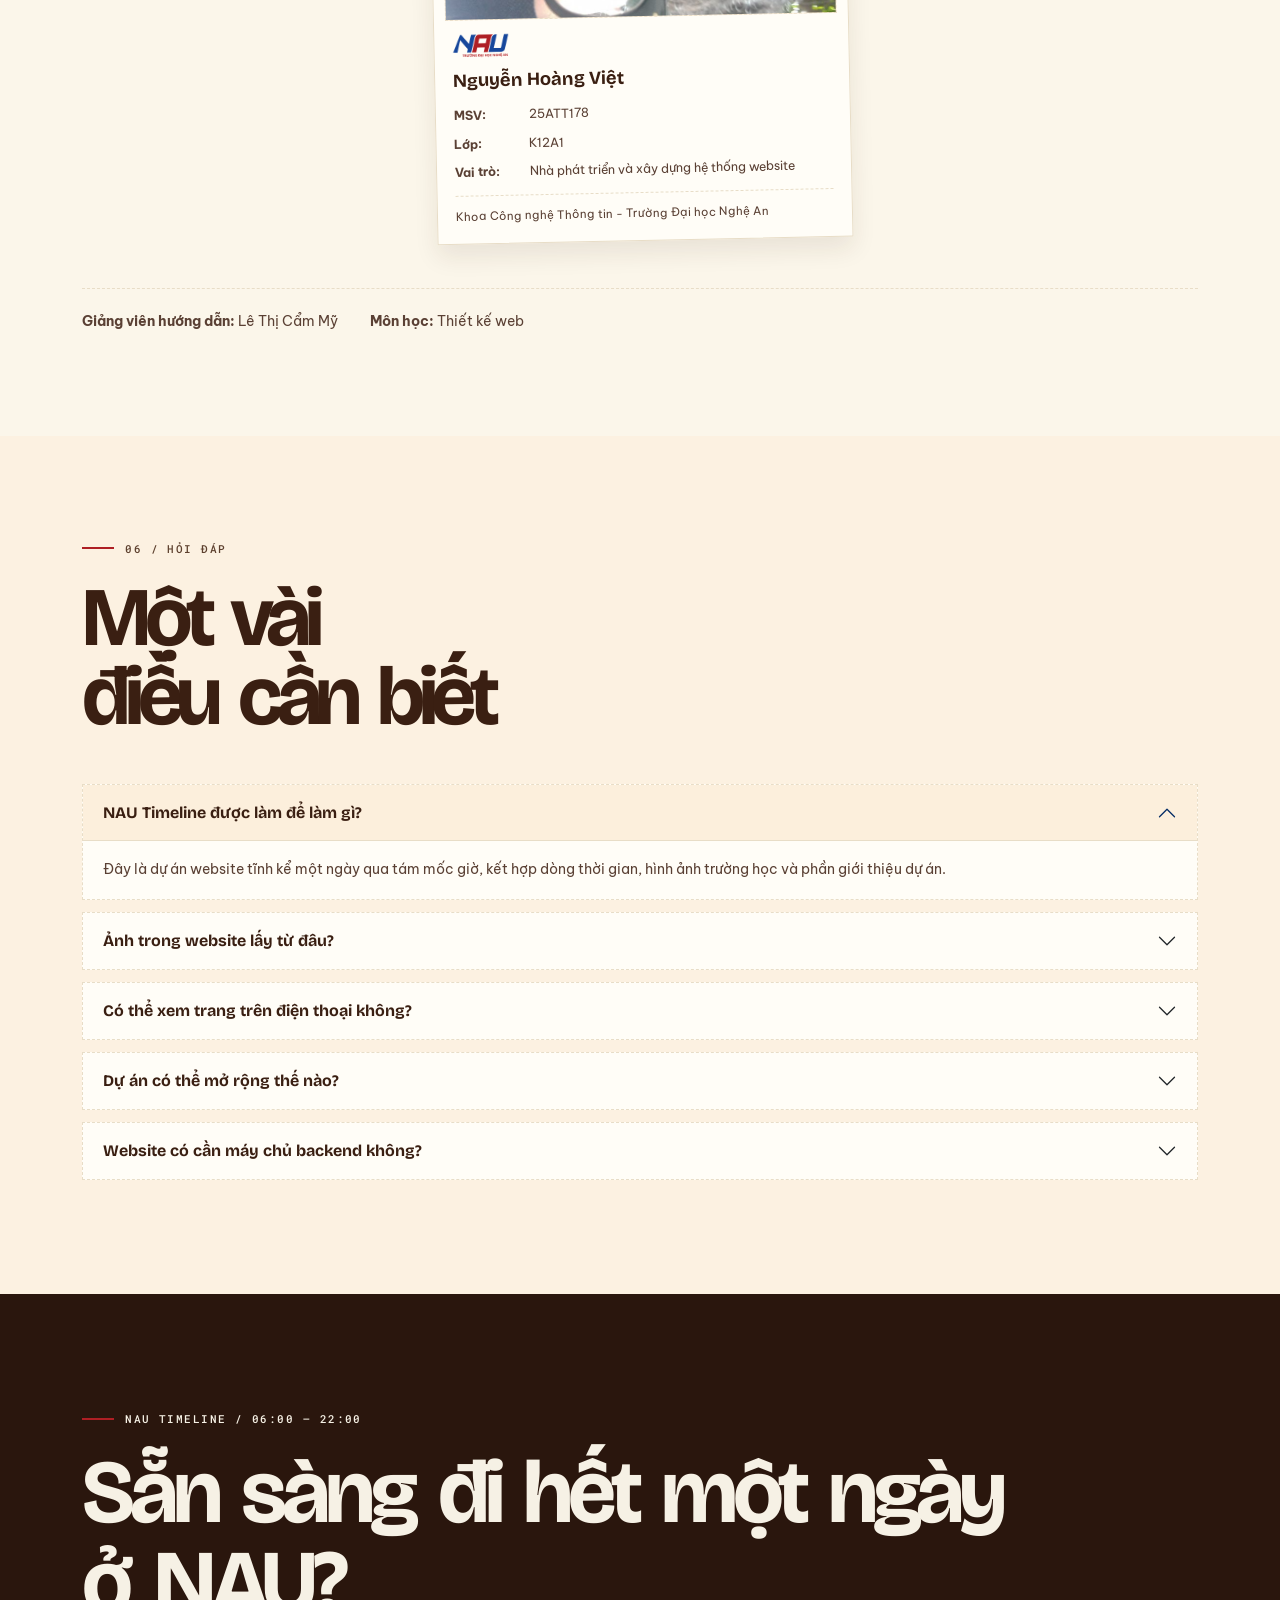
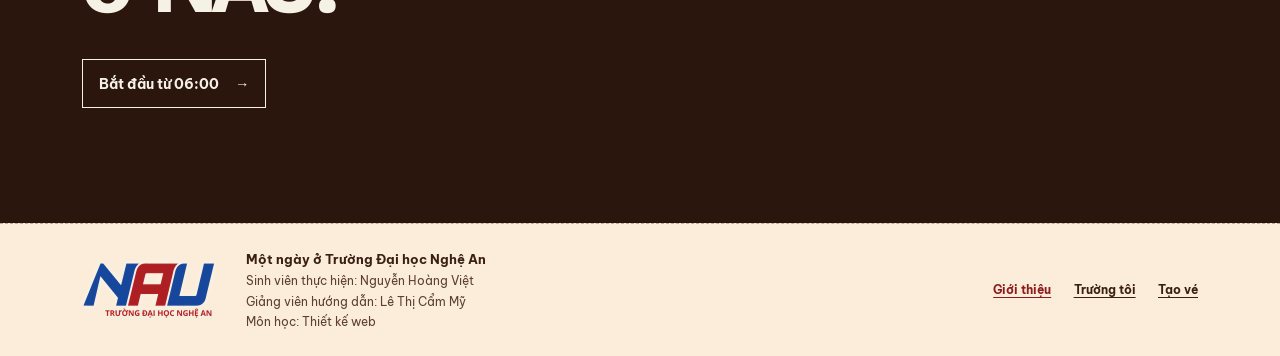
==== commit 6bdf3061: "feat: tạo vé ngày học cá nhân" ====
--- a/index.html
+++ b/index.html
@@ -43,6 +43,7 @@
             <ul class="navbar-nav ms-auto align-items-lg-center">
               <li class="nav-item"><a class="nav-link site-nav__link" href="#top">Giới thiệu</a></li>
               <li class="nav-item"><a class="nav-link site-nav__link" href="ban-do.html#ban-do">Trường tôi</a></li>
+              <li class="nav-item"><a class="nav-link site-nav__link" href="#tao-ve">Tạo vé</a></li>
             </ul>
           </div>
         </div>
@@ -285,6 +286,45 @@
               <button class="quiz__submit" id="quiz-submit" type="submit">Kiểm tra</button>
             </div>
           </form>
+        </div>
+      </section>
+
+      <section class="ticket-maker about__reveal" id="tao-ve" aria-labelledby="ticket-maker-title">
+        <div class="container ticket-maker__container">
+          <header class="ticket-maker__header">
+            <p class="quiz__eyebrow ticket-maker__eyebrow">Cuối ngày <span aria-hidden="true">/</span> Vé của riêng bạn</p>
+            <h2 class="quiz__title ticket-maker__title" id="ticket-maker-title">Tạo vé ngày học của bạn</h2>
+          </header>
+          <div class="ticket-maker__layout">
+            <form class="ticket-maker__form" id="ticket-form" novalidate>
+              <div class="ticket-maker__field">
+                <label class="ticket-maker__label" for="ticket-name">Tên của bạn</label>
+                <input class="ticket-maker__input" id="ticket-name" name="name" type="text" maxlength="30" autocomplete="name" required aria-describedby="ticket-name-error">
+                <p class="ticket-maker__error" id="ticket-name-error" role="alert"></p>
+              </div>
+              <div class="ticket-maker__field">
+                <label class="ticket-maker__label" for="ticket-hour">Mốc giờ yêu thích</label>
+                <select class="ticket-maker__input" id="ticket-hour" name="favorite-hour" required aria-describedby="ticket-hour-help"></select>
+                <p class="ticket-maker__help" id="ticket-hour-help">Chọn một khoảnh khắc trong ngày ở NAU.</p>
+              </div>
+              <div class="ticket-maker__field">
+                <label class="ticket-maker__label" for="ticket-message">Lời nhắn <span>(tối đa 60 ký tự)</span></label>
+                <textarea class="ticket-maker__input ticket-maker__message" id="ticket-message" name="message" maxlength="60" rows="3" aria-describedby="ticket-message-count"></textarea>
+                <p class="ticket-maker__counter" id="ticket-message-count" aria-live="polite">0/60 ký tự</p>
+              </div>
+              <div class="ticket-maker__actions">
+                <button class="ticket-maker__button ticket-maker__button--secondary" id="ticket-code-change" type="button">Đổi mã</button>
+                <button class="ticket-maker__button ticket-maker__button--primary" id="ticket-download" type="button" disabled>Tải vé về</button>
+                <button class="ticket-maker__button ticket-maker__button--secondary" id="ticket-share" type="button" hidden>Chia sẻ</button>
+              </div>
+              <p class="ticket-maker__hint" id="ticket-download-hint">Nhập tên để nhận vé.</p>
+              <p class="ticket-maker__notice" id="ticket-status" role="status" aria-live="polite"></p>
+            </form>
+            <figure class="ticket-maker__preview about__ticket">
+              <canvas class="ticket-maker__canvas" id="ticket-canvas" width="1080" height="1350" role="img" aria-label="Bản xem trước vé ngày học của bạn">Trình duyệt này chưa hỗ trợ xem trước bằng canvas.</canvas>
+              <figcaption class="ticket-maker__caption">Vé được vẽ riêng cho bạn và tải về dưới dạng ảnh PNG.</figcaption>
+            </figure>
+          </div>
         </div>
       </section>
 
@@ -517,6 +557,7 @@
         <nav class="site-footer__nav" aria-label="Điều hướng chân trang">
           <a href="#top">Giới thiệu</a>
           <a href="ban-do.html#ban-do">Trường tôi</a>
+          <a href="#tao-ve">Tạo vé</a>
         </nav>
       </div>
     </footer>
@@ -541,6 +582,7 @@
     <script src="js/quiz.js" defer></script>
     <script src="js/dot-nav.js" defer></script>
     <script src="js/tour.js" defer></script>
+    <script src="js/ticket.js" defer></script>
     <script src="js/gioi-thieu.js" defer></script>
   </body>
 </html>
--- a/css/features.css
+++ b/css/features.css
@@ -2,7 +2,7 @@
   position: fixed;
   z-index: 30;
   top: calc(50% + 3rem);
-  right: max(0.55rem, calc((100vw - 1420px) / 2));
+  right: max(1.5rem, calc((100vw - 1420px) / 2));
   display: grid;
   gap: 0.25rem;
   transform: translate(0.45rem, -50%);
@@ -74,7 +74,8 @@
 }
 
 .dot-nav__button:hover .dot-nav__label,
-.dot-nav__button:focus-visible .dot-nav__label {
+.dot-nav__button:focus .dot-nav__label,
+.dot-nav__label--visible {
   transform: translateY(-50%) translateX(0);
   opacity: 1;
 }
@@ -82,7 +83,7 @@
 @media (max-width: 767.98px) {
   .dot-nav {
     top: calc(50% + 1rem);
-    right: 0.25rem;
+    right: 1.2rem;
     gap: 0.12rem;
   }
 
@@ -177,3 +178,198 @@
     transition: none;
   }
 }
+
+.ticket-maker {
+  padding-block: clamp(4.5rem, 9vw, 8rem);
+  background: color-mix(in srgb, var(--paper) 88%, var(--sky-bottom));
+  color: #3a1f12;
+}
+
+.ticket-maker__container {
+  max-width: 1140px;
+}
+
+.ticket-maker__header {
+  max-width: 760px;
+  margin-bottom: clamp(2rem, 5vw, 3.5rem);
+}
+
+.ticket-maker__eyebrow {
+  margin-bottom: 0.7rem;
+}
+
+.ticket-maker__title {
+  max-width: none;
+  margin: 0;
+  font-size: clamp(2.6rem, 5.4vw, 5rem);
+}
+
+.ticket-maker__layout {
+  display: grid;
+  grid-template-columns: minmax(0, 0.9fr) minmax(0, 1.1fr);
+  align-items: start;
+  gap: clamp(1.5rem, 4vw, 3.5rem);
+}
+
+.ticket-maker__form {
+  display: grid;
+  align-content: start;
+  gap: 1rem;
+}
+
+.ticket-maker__field {
+  display: grid;
+  gap: 0.4rem;
+}
+
+.ticket-maker__label {
+  color: #3a1f12;
+  font-size: 0.88rem;
+  font-weight: 700;
+}
+
+.ticket-maker__label span {
+  color: #5a4034;
+  font-size: 0.76rem;
+  font-weight: 400;
+}
+
+.ticket-maker__input {
+  width: 100%;
+  min-height: 48px;
+  padding: 0.65rem 0.75rem;
+  border: 1px solid var(--paper-edge);
+  border-radius: 0;
+  background: #fffdf7;
+  color: #3a1f12;
+  font: inherit;
+  font-size: 0.9rem;
+}
+
+.ticket-maker__input:focus-visible {
+  outline: 3px solid var(--accent);
+  outline-offset: 2px;
+}
+
+.ticket-maker__message {
+  min-height: 7rem;
+  resize: vertical;
+}
+
+.ticket-maker__help,
+.ticket-maker__counter,
+.ticket-maker__hint,
+.ticket-maker__error,
+.ticket-maker__notice {
+  margin: 0;
+  color: #5a4034;
+  font-size: 0.76rem;
+  line-height: 1.55;
+}
+
+.ticket-maker__counter {
+  justify-self: end;
+  font-family: var(--mono-font);
+  font-size: 0.7rem;
+}
+
+.ticket-maker__error {
+  min-height: 1.15em;
+  color: #8f1a1e;
+  font-weight: 700;
+}
+
+.ticket-maker__actions {
+  display: flex;
+  flex-wrap: wrap;
+  gap: 0.55rem;
+  margin-top: 0.2rem;
+}
+
+.ticket-maker__button {
+  display: inline-flex;
+  min-height: 44px;
+  align-items: center;
+  justify-content: center;
+  padding: 0.6rem 0.85rem;
+  border: 1px solid var(--accent);
+  background: transparent;
+  color: var(--accent);
+  font-family: var(--body-font);
+  font-size: 0.8rem;
+  font-weight: 700;
+  cursor: pointer;
+}
+
+.ticket-maker__button--primary {
+  background: var(--accent);
+  color: #fff;
+}
+
+.ticket-maker__button--primary:hover {
+  background: #10356f;
+  color: #fff;
+}
+
+.ticket-maker__button--secondary:hover {
+  background: #fffdf7;
+}
+
+.ticket-maker__button:disabled {
+  border-color: #998d79;
+  background: #e8ddc7;
+  color: #66584a;
+  cursor: not-allowed;
+}
+
+.ticket-maker__button[hidden] {
+  display: none !important;
+}
+
+.ticket-maker__hint {
+  color: var(--brand-ink);
+  font-weight: 700;
+}
+
+.ticket-maker__preview.about__ticket {
+  width: min(100%, 540px);
+  min-height: 0;
+  align-self: start;
+  gap: 0.8rem;
+  padding: clamp(0.8rem, 2.5vw, 1.4rem);
+}
+
+.ticket-maker__canvas {
+  display: block;
+  width: 100%;
+  height: auto;
+  aspect-ratio: 4 / 5;
+  border: 1px dashed var(--paper-edge);
+  background: var(--paper);
+}
+
+.ticket-maker__caption {
+  position: relative;
+  z-index: var(--z-content);
+  color: #5a4034;
+  font-size: 0.72rem;
+  line-height: 1.55;
+  text-align: center;
+}
+
+@media (max-width: 767.98px) {
+  .ticket-maker__layout {
+    grid-template-columns: minmax(0, 1fr);
+  }
+
+  .ticket-maker__preview.about__ticket {
+    width: min(100%, 460px);
+    justify-self: center;
+  }
+}
+
+@media (prefers-reduced-motion: reduce) {
+  .ticket-maker__button {
+    transition: none;
+  }
+}
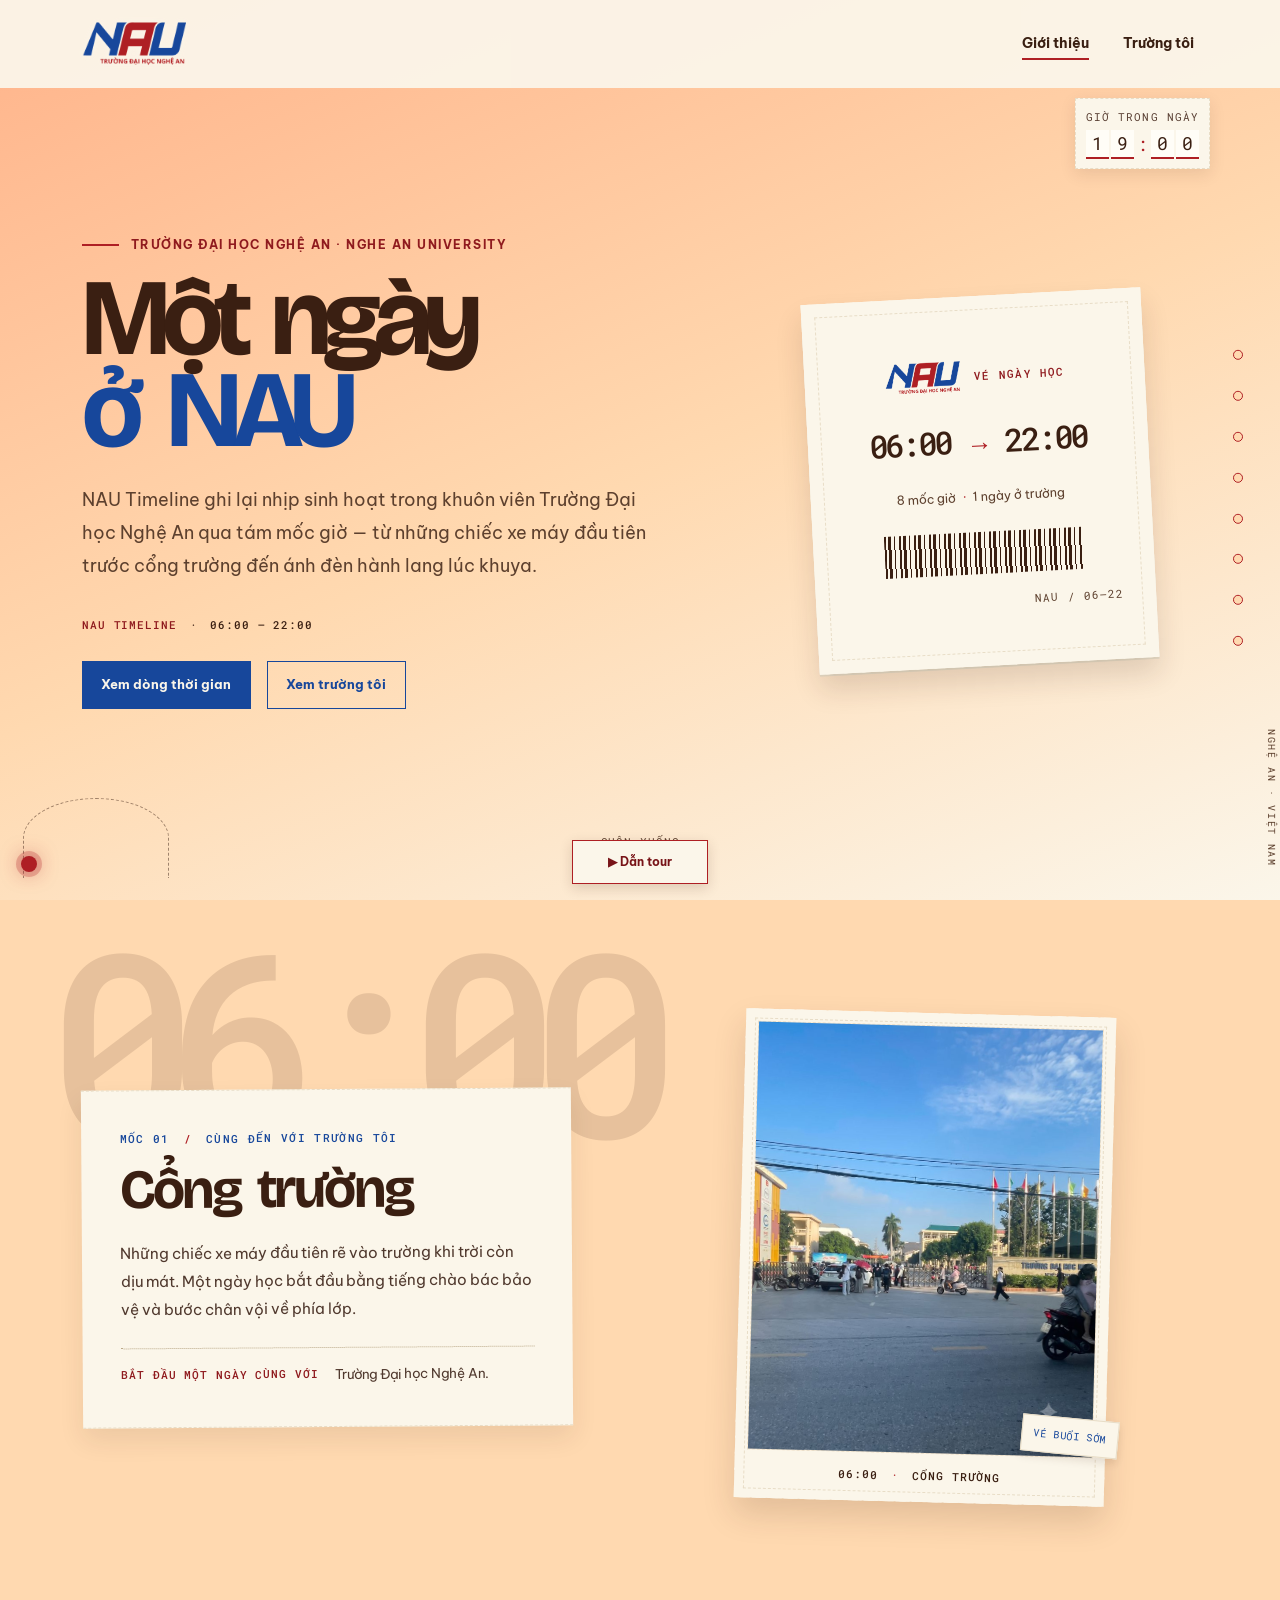
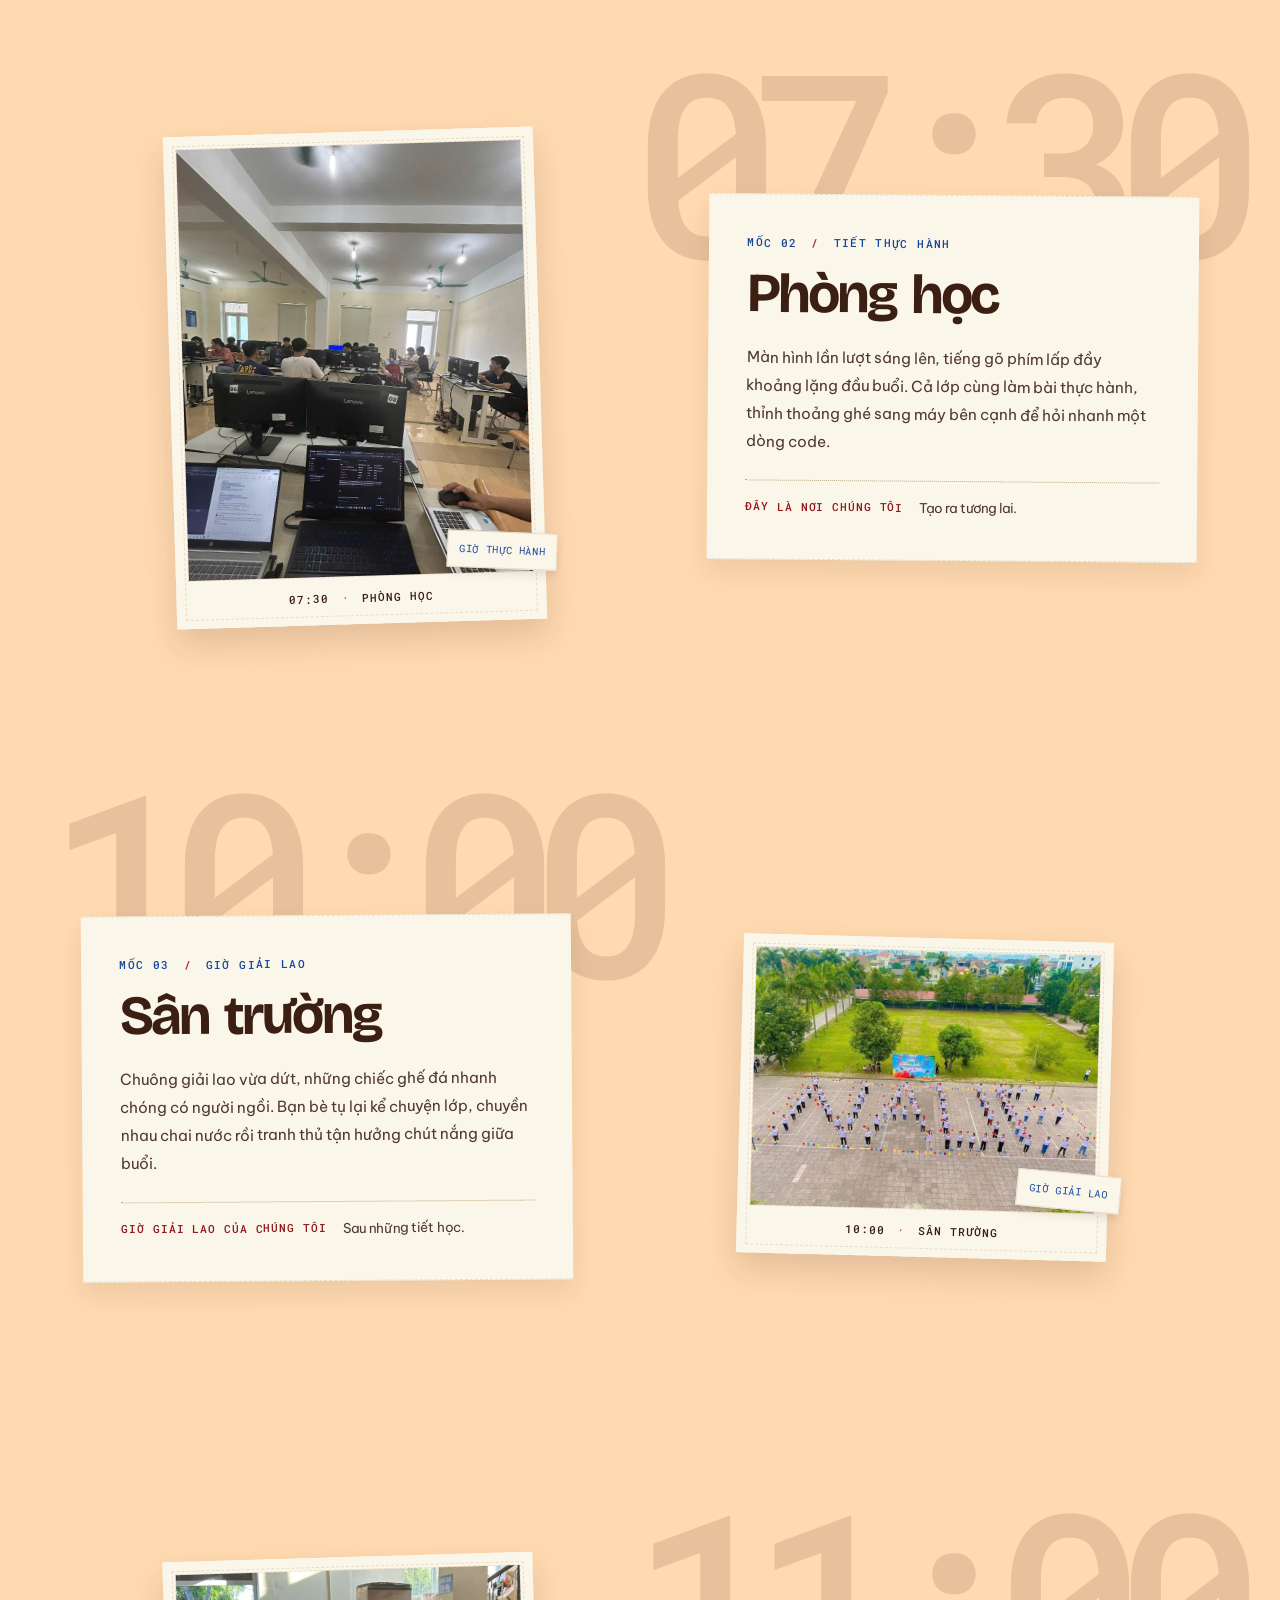
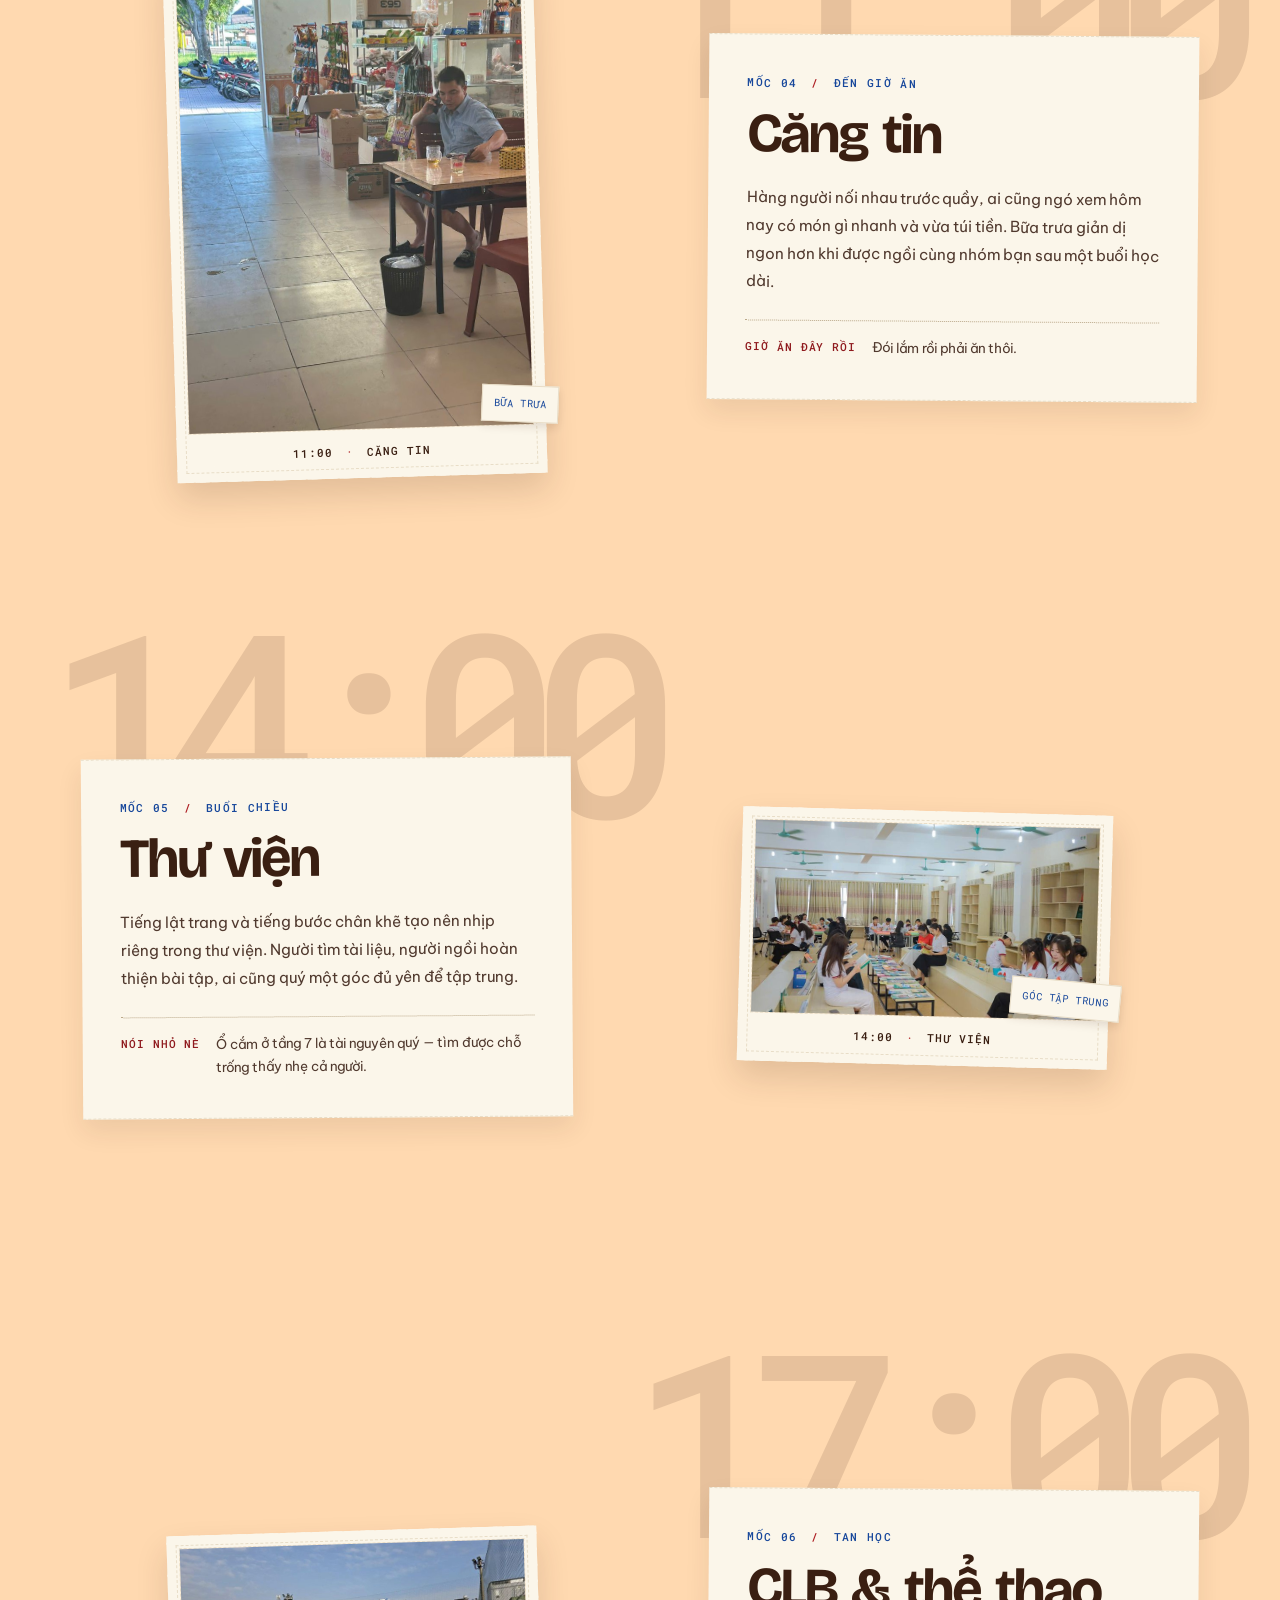
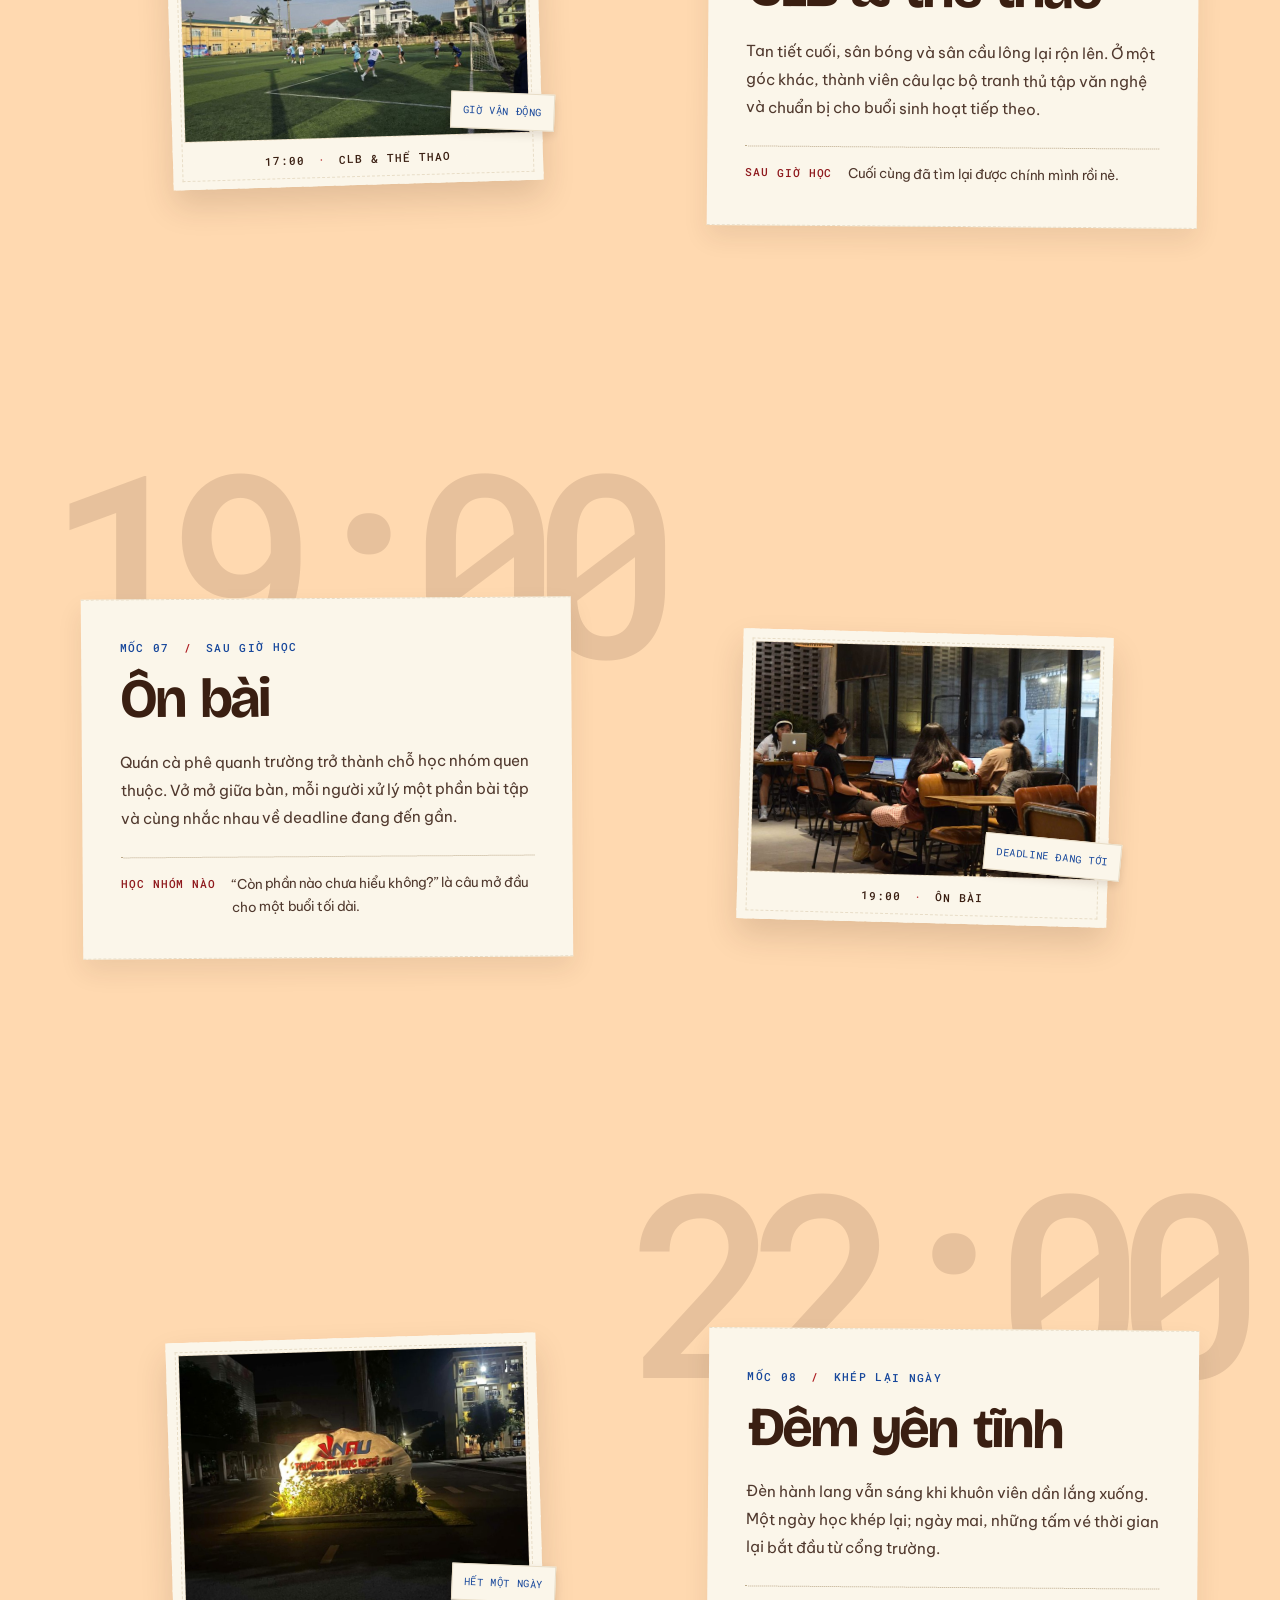
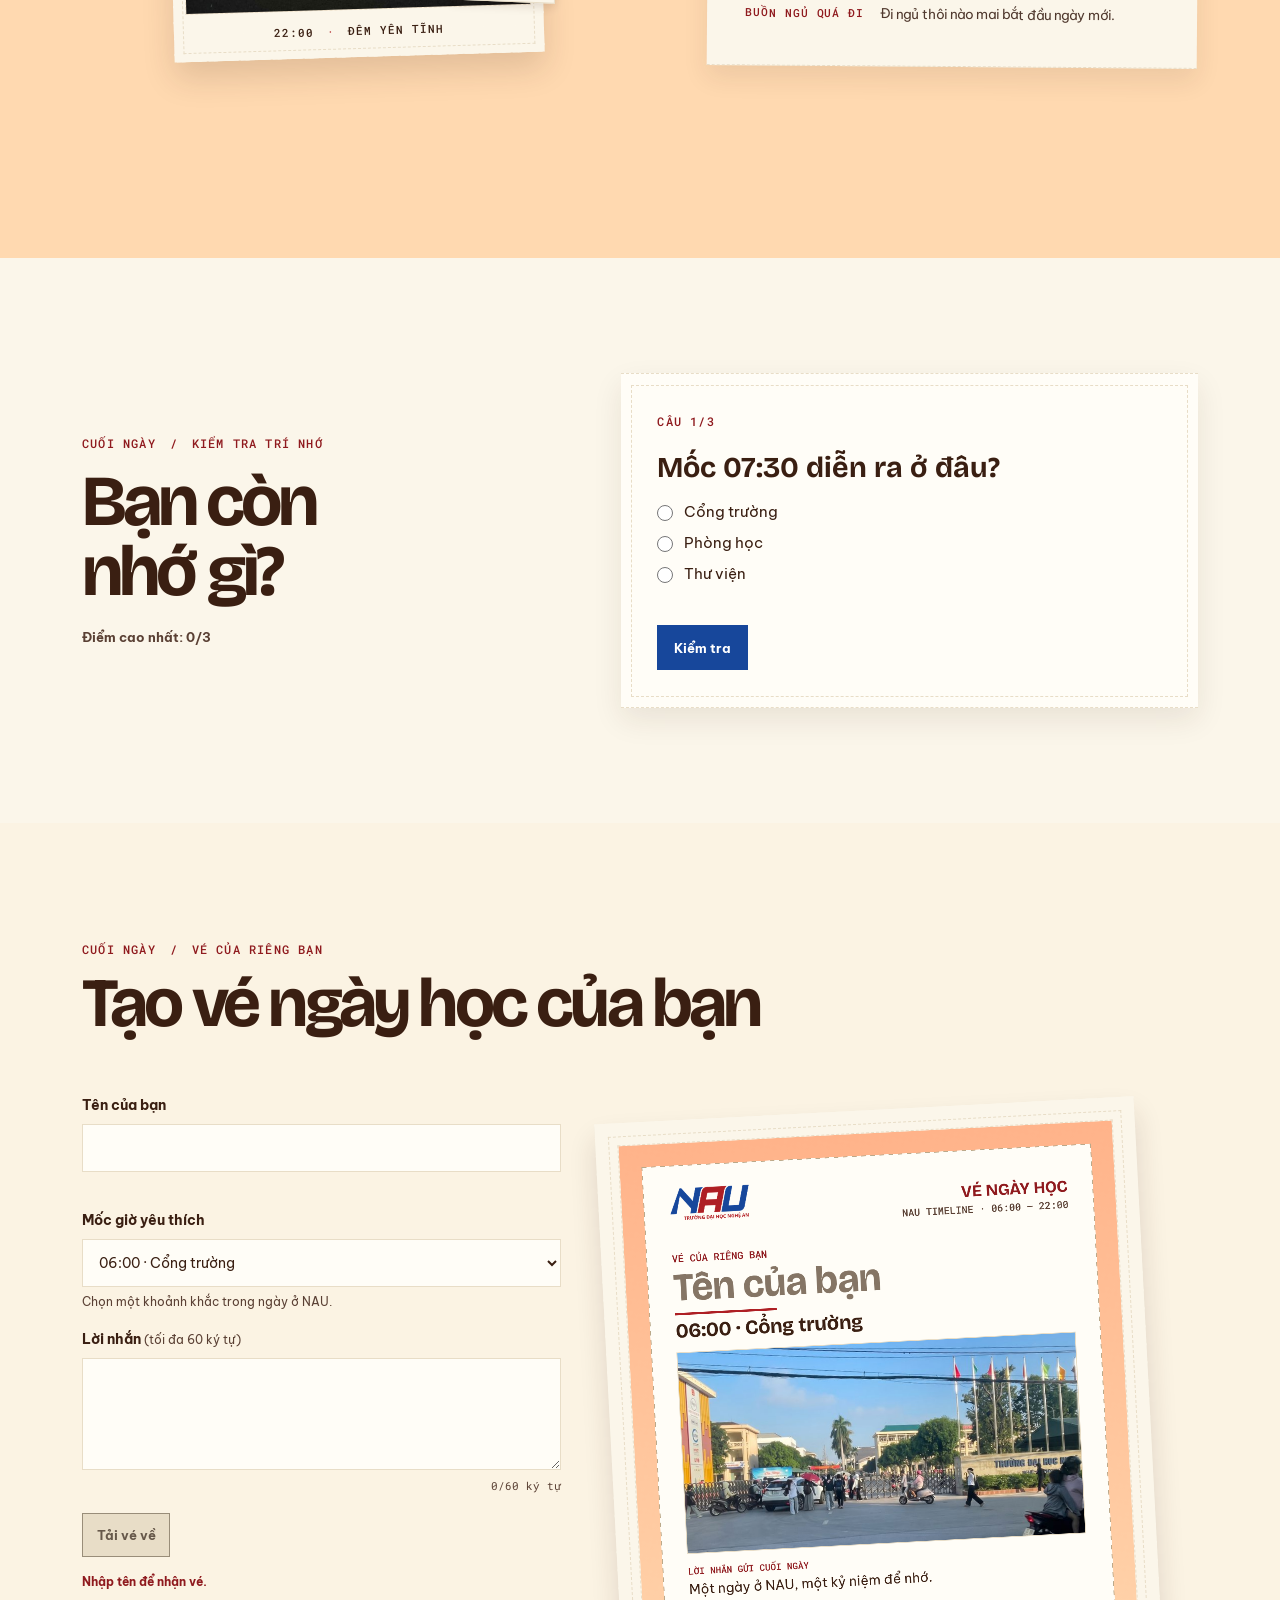
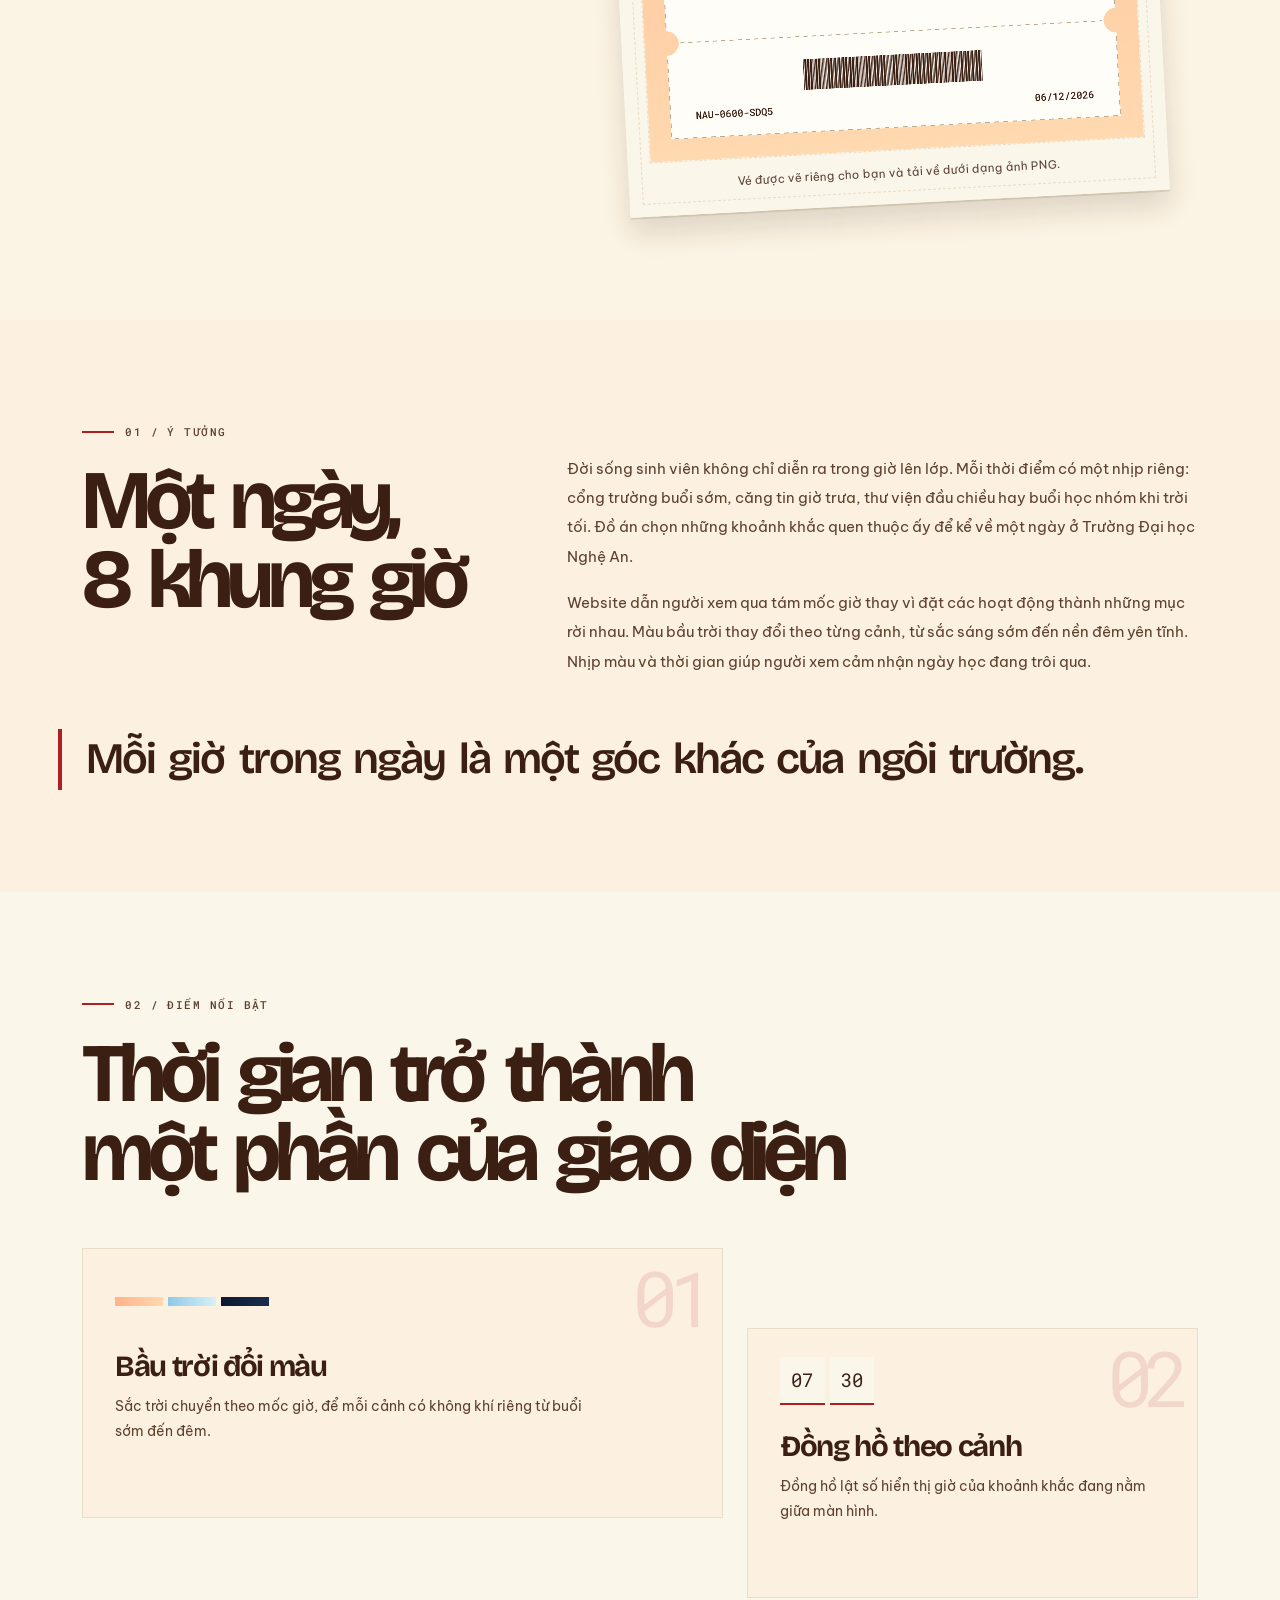
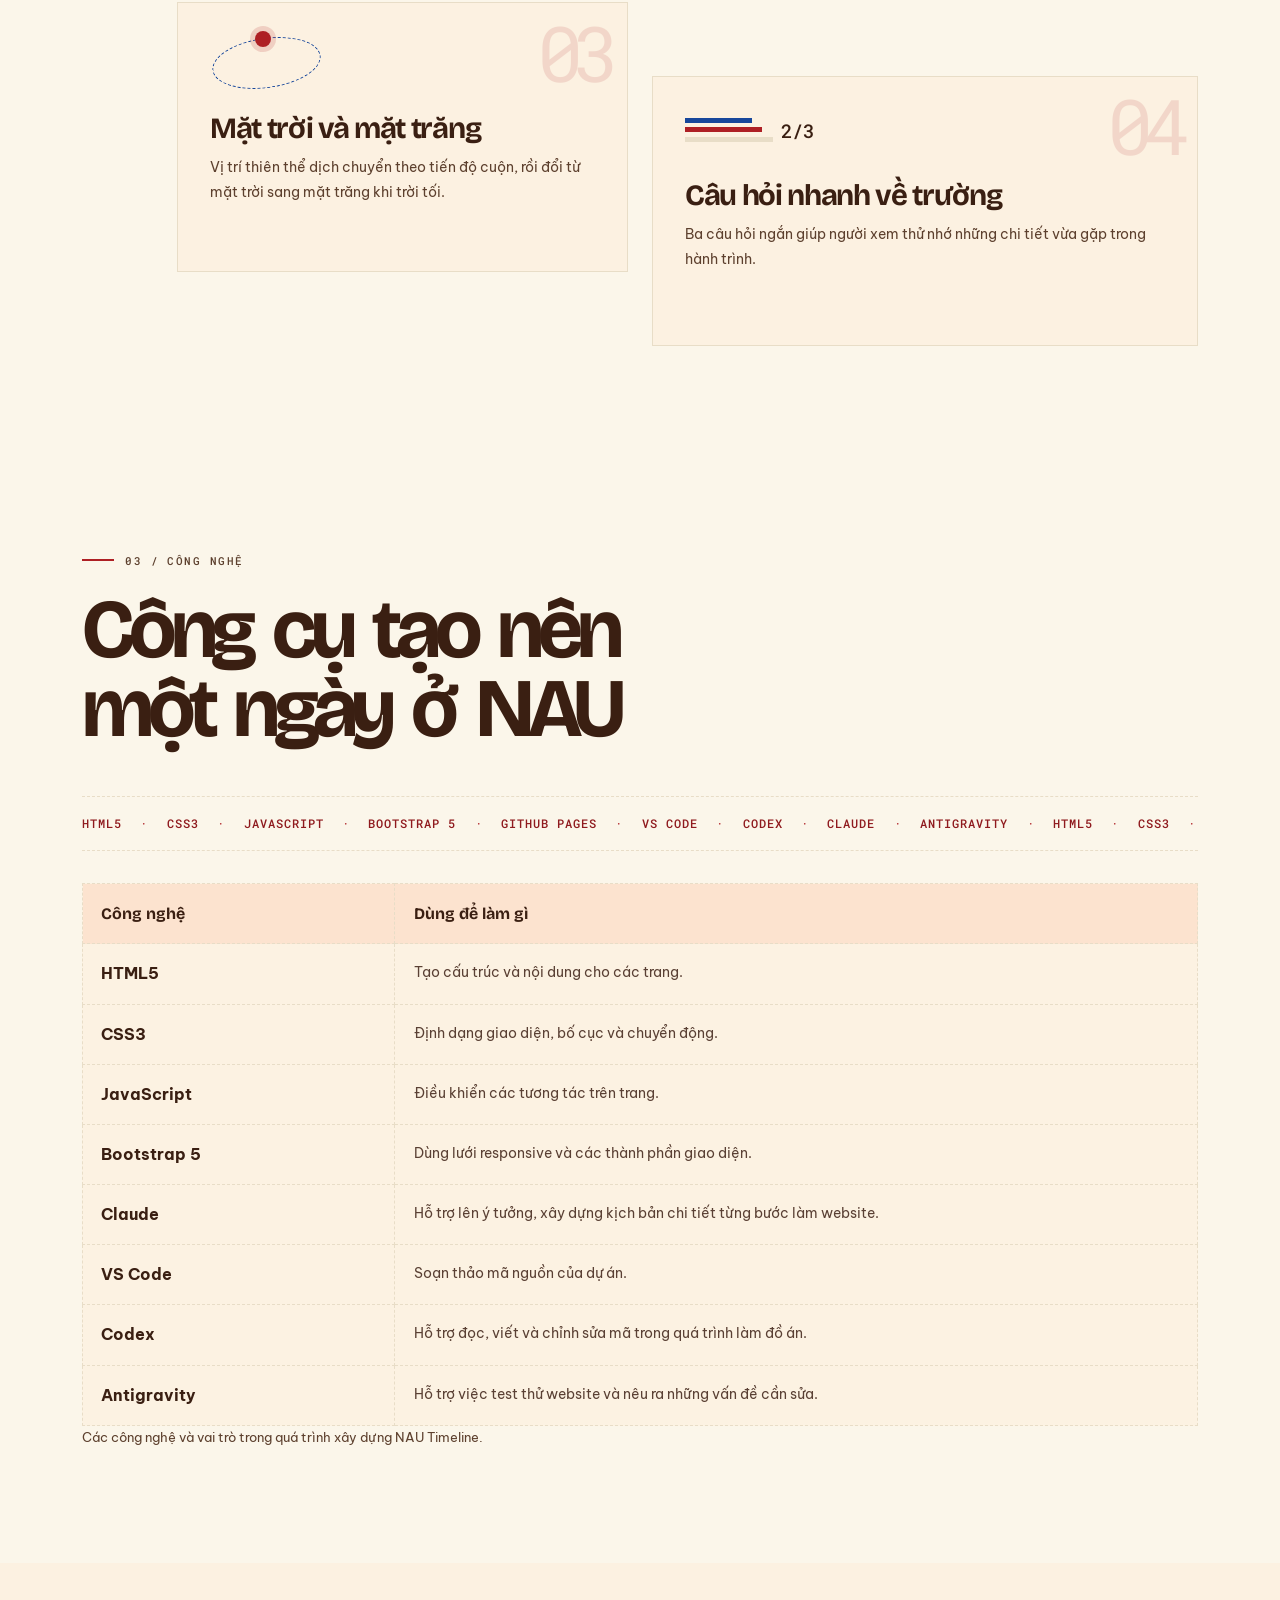
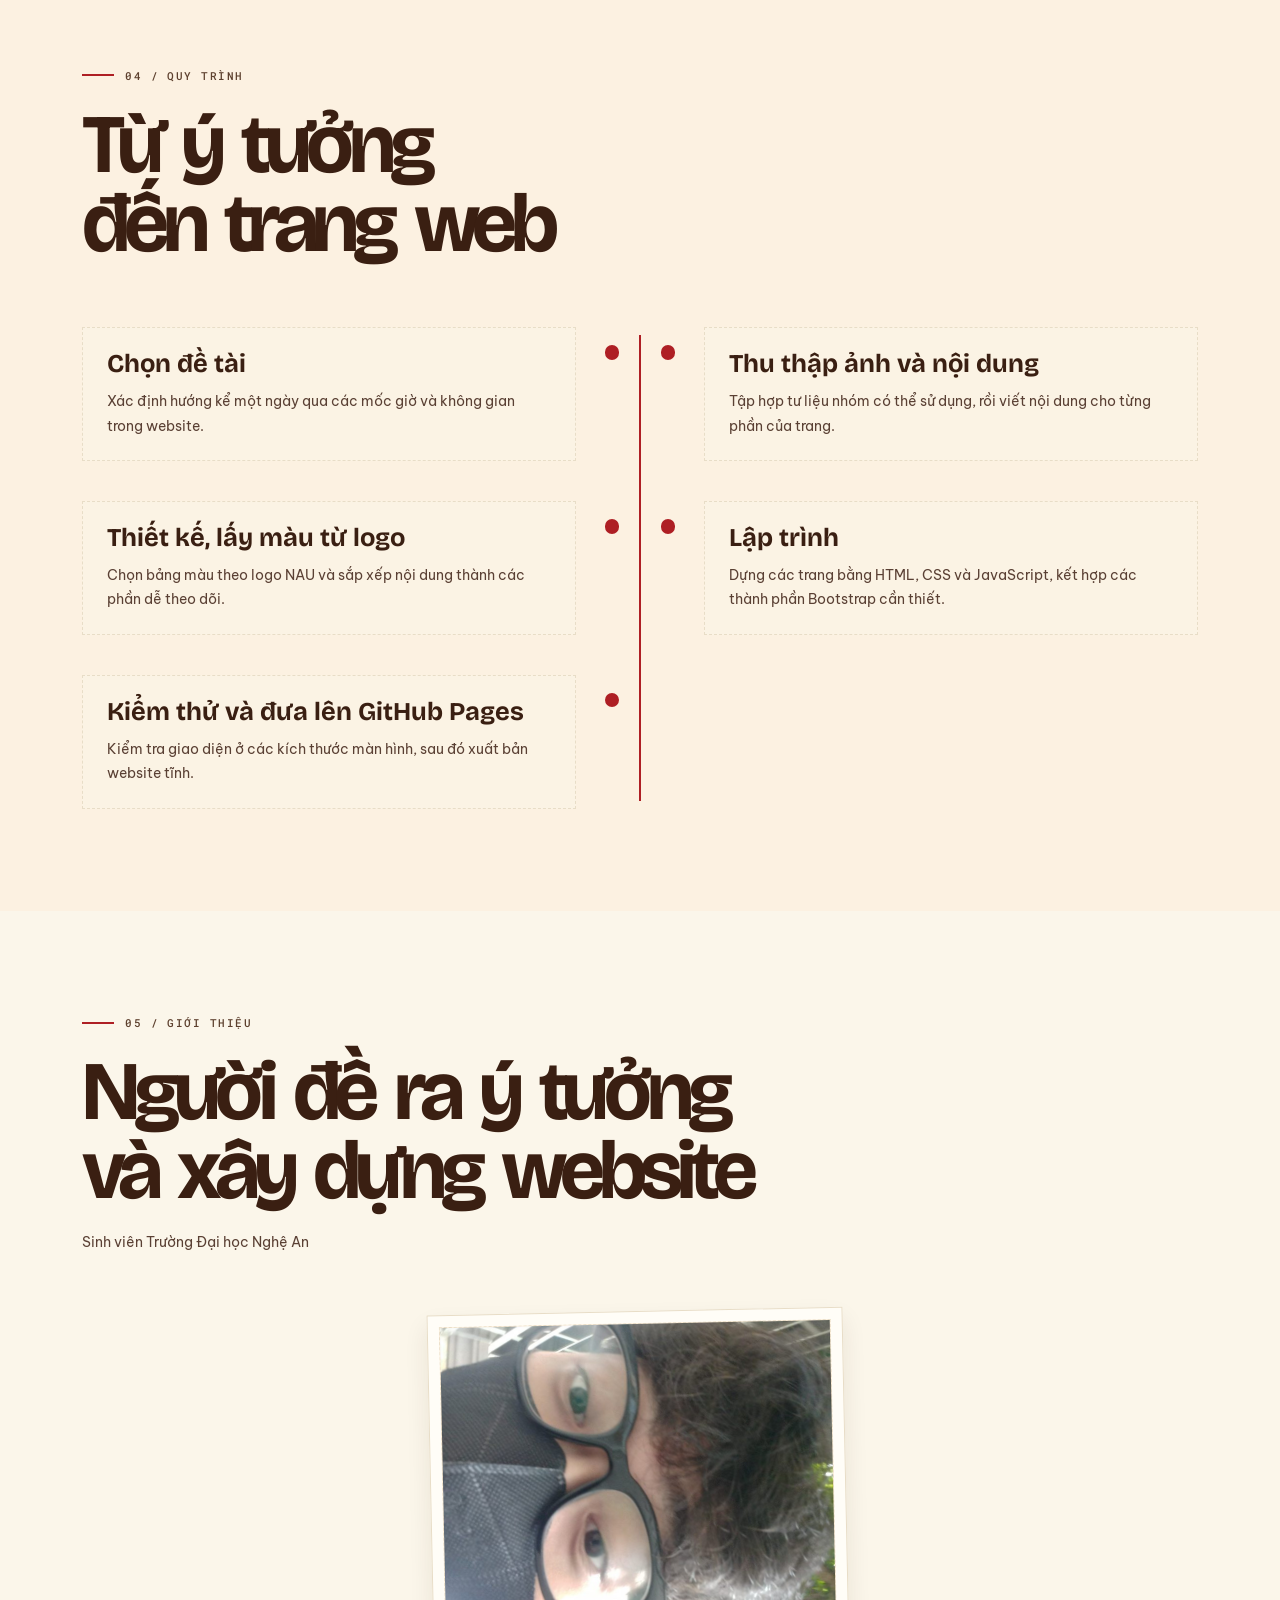
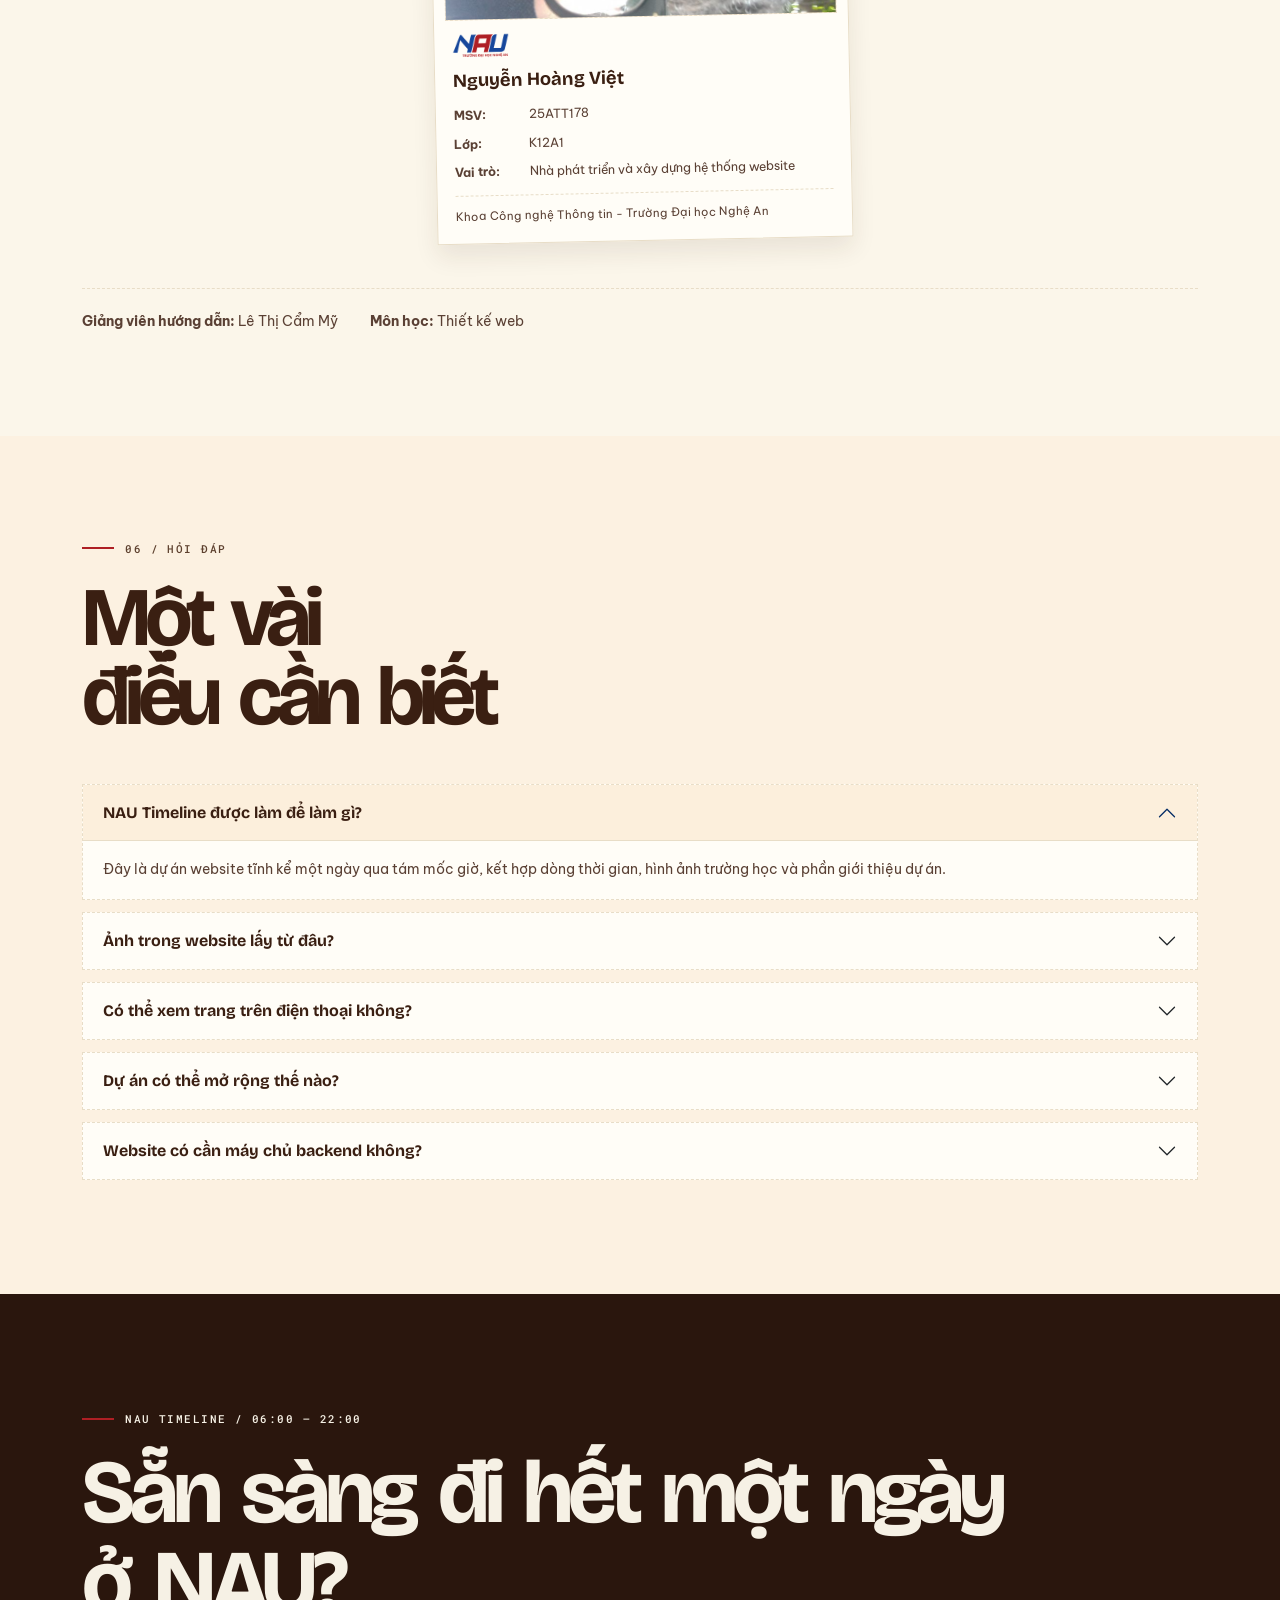
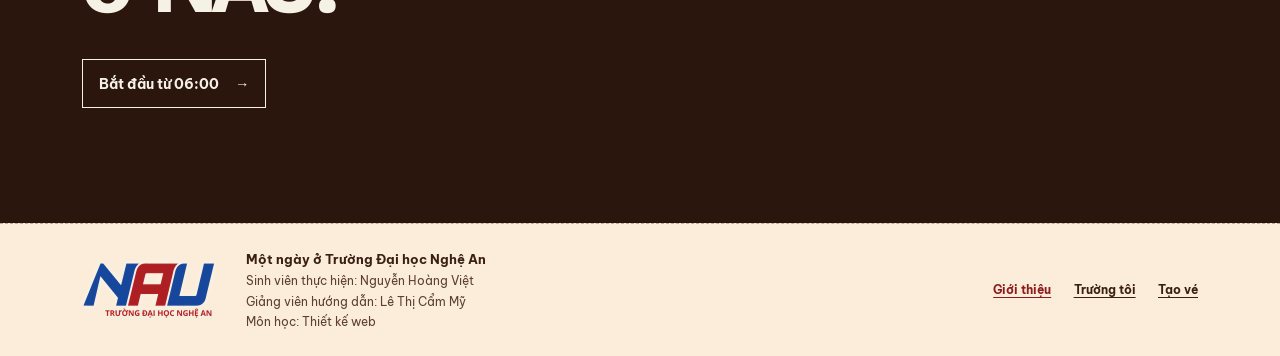
==== commit 4fa9068a: "feat: thêm vé ngày học, dẫn tour, thanh điều hướng mốc giờ" ====
--- a/index.html
+++ b/index.html
@@ -43,7 +43,6 @@
             <ul class="navbar-nav ms-auto align-items-lg-center">
               <li class="nav-item"><a class="nav-link site-nav__link" href="#top">Giới thiệu</a></li>
               <li class="nav-item"><a class="nav-link site-nav__link" href="ban-do.html#ban-do">Trường tôi</a></li>
-              <li class="nav-item"><a class="nav-link site-nav__link" href="#tao-ve">Tạo vé</a></li>
             </ul>
           </div>
         </div>
@@ -313,7 +312,6 @@
                 <p class="ticket-maker__counter" id="ticket-message-count" aria-live="polite">0/60 ký tự</p>
               </div>
               <div class="ticket-maker__actions">
-                <button class="ticket-maker__button ticket-maker__button--secondary" id="ticket-code-change" type="button">Đổi mã</button>
                 <button class="ticket-maker__button ticket-maker__button--primary" id="ticket-download" type="button" disabled>Tải vé về</button>
                 <button class="ticket-maker__button ticket-maker__button--secondary" id="ticket-share" type="button" hidden>Chia sẻ</button>
               </div>
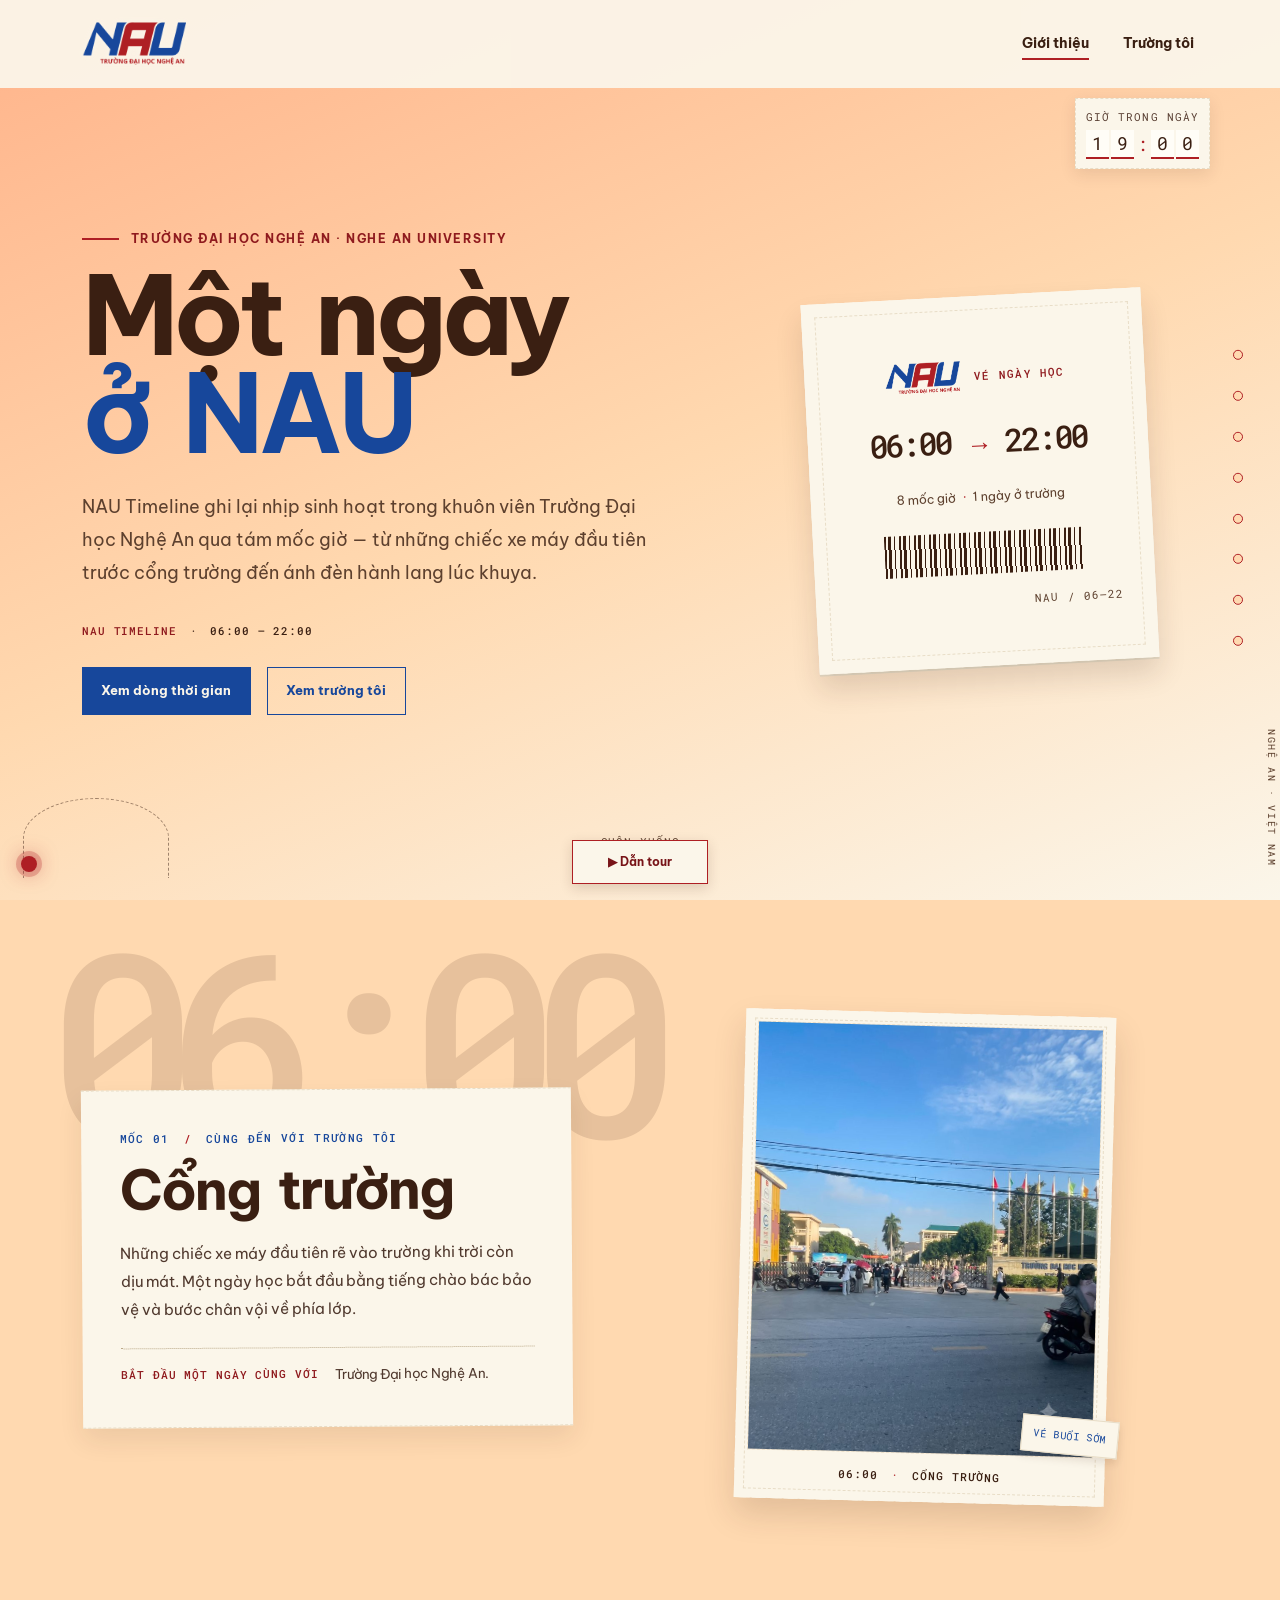
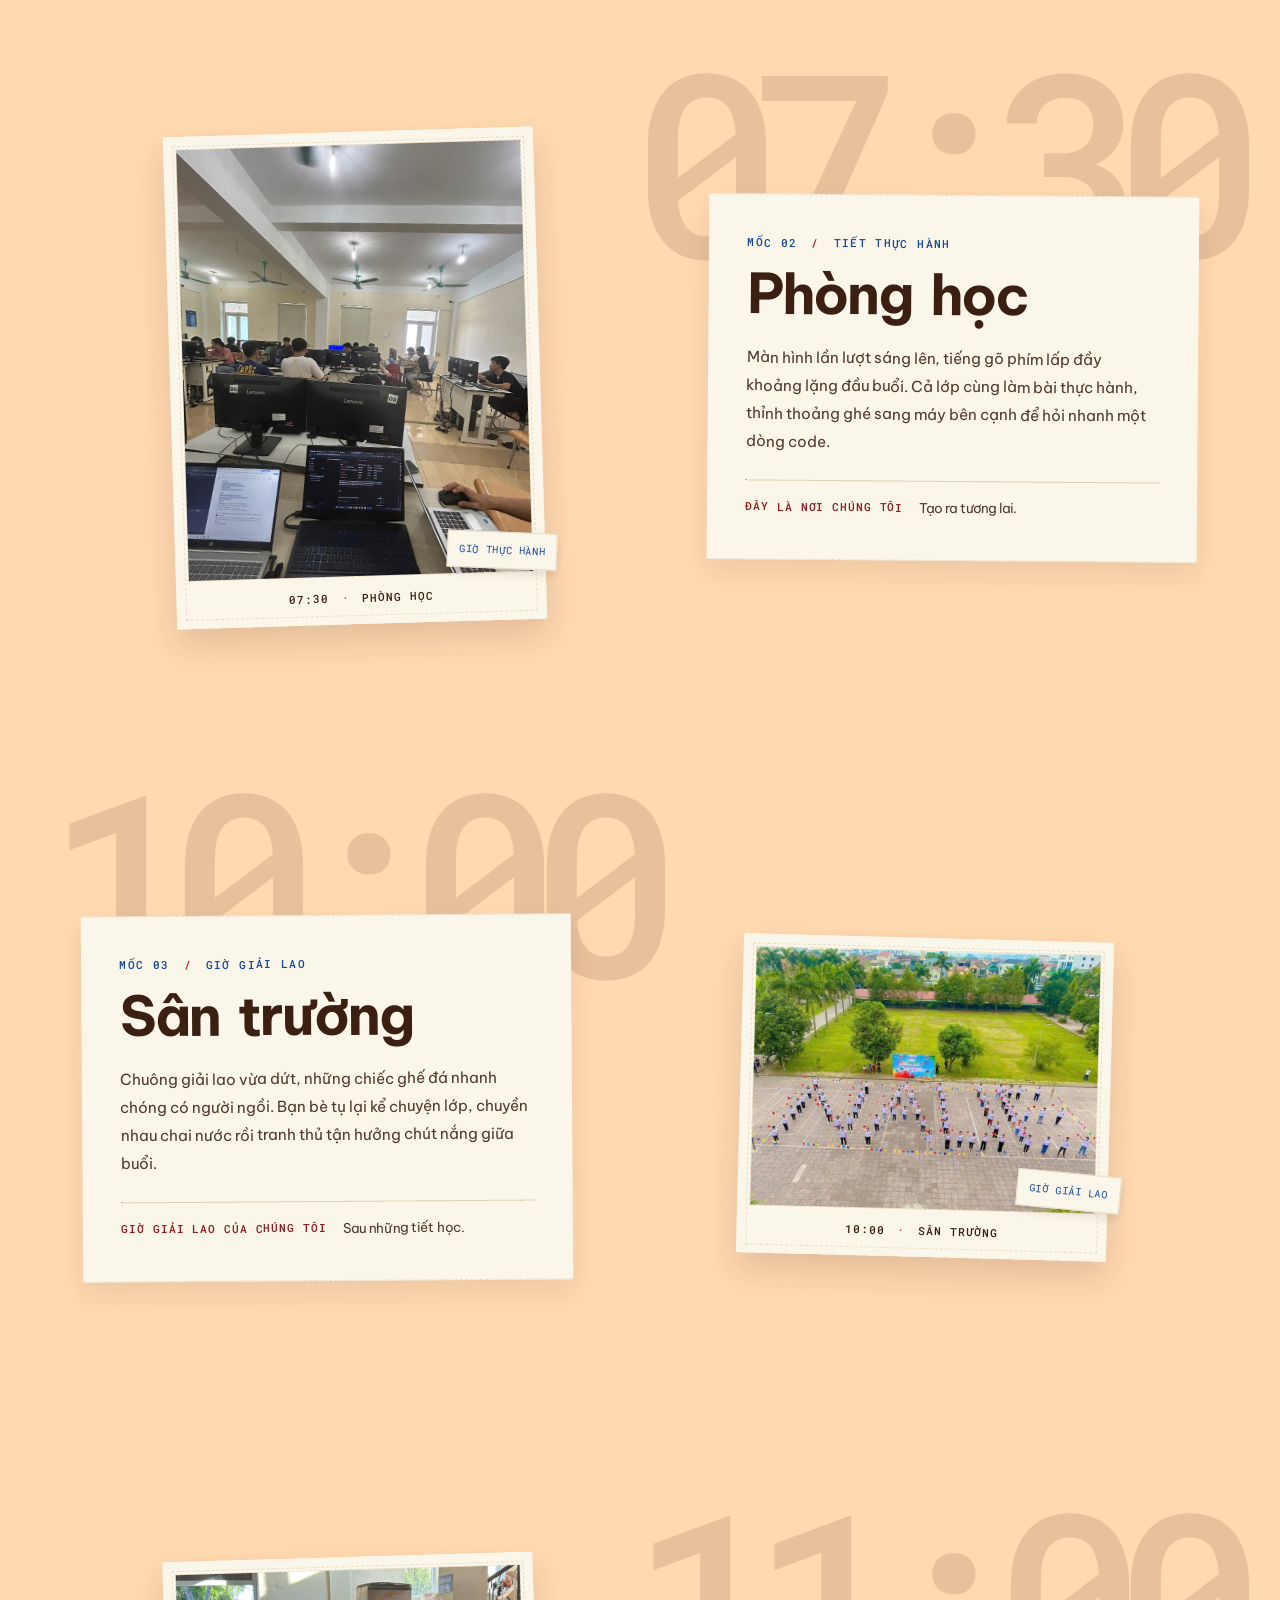
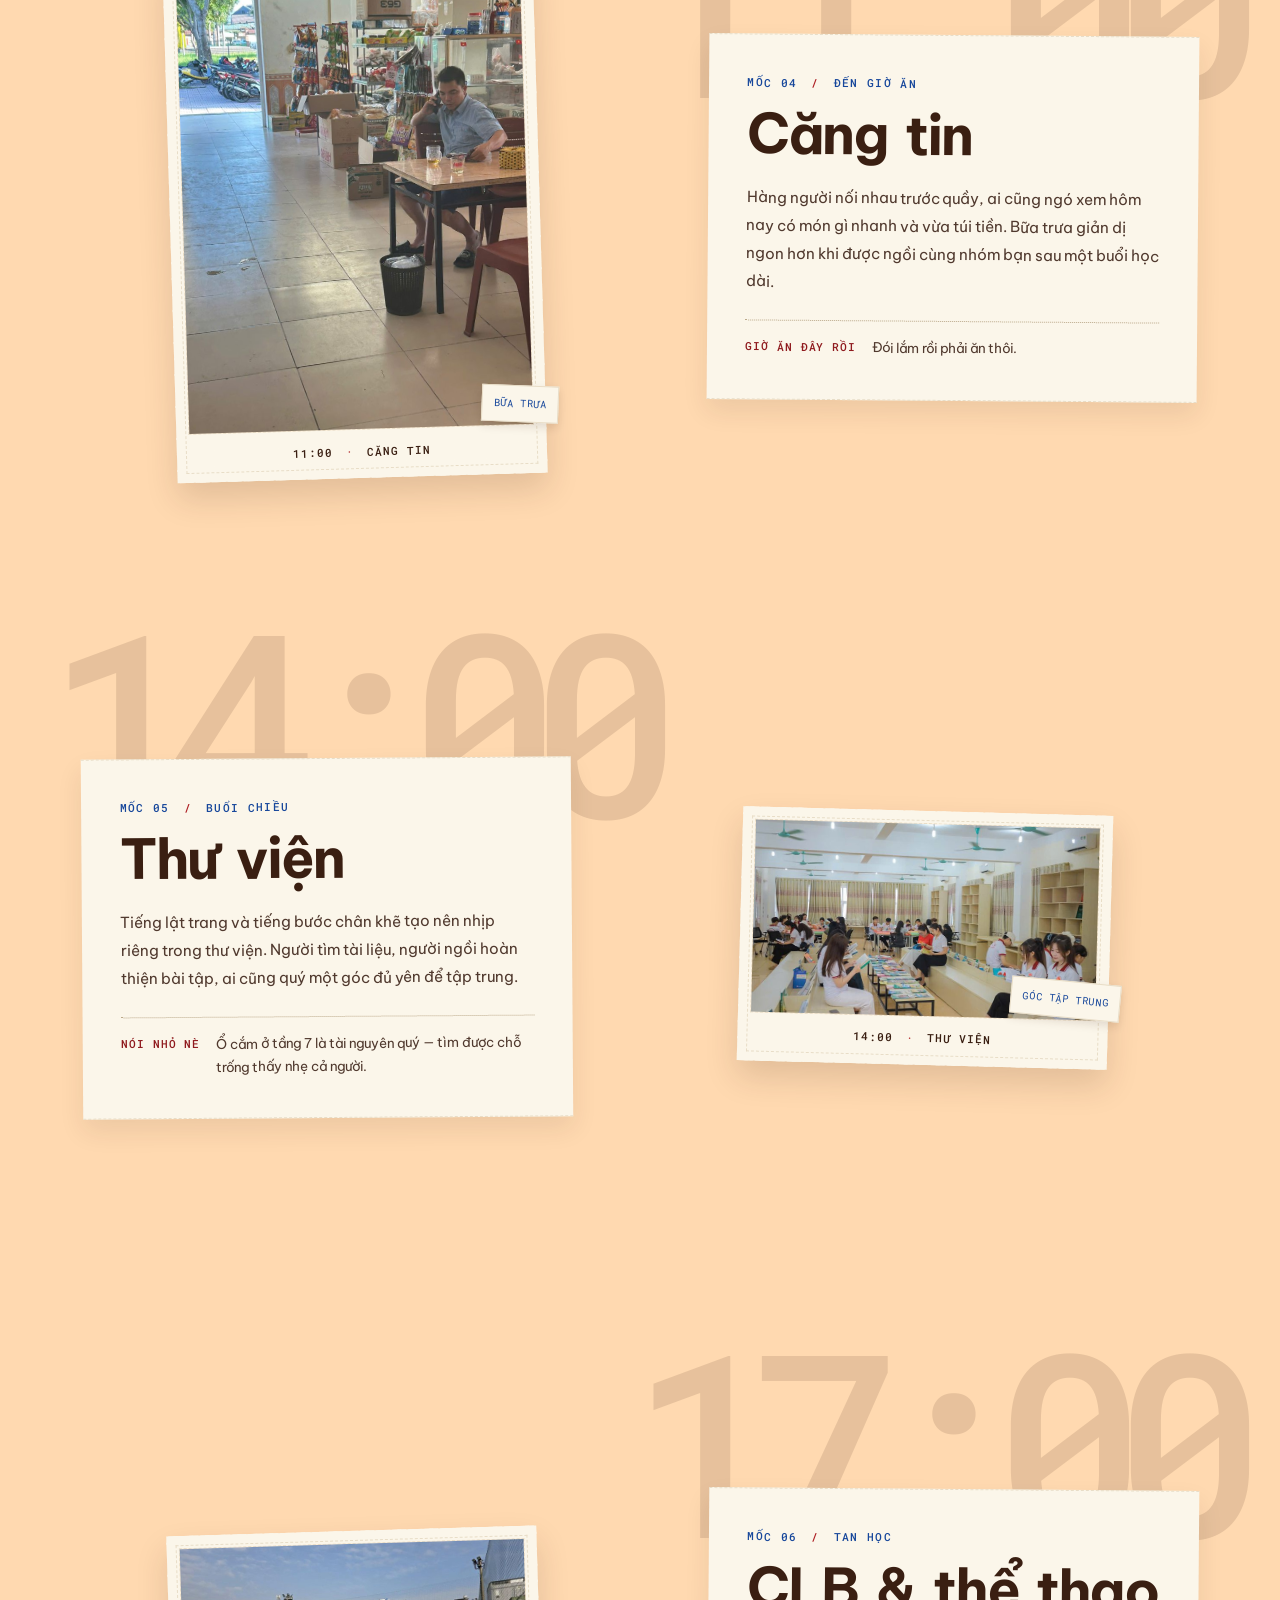
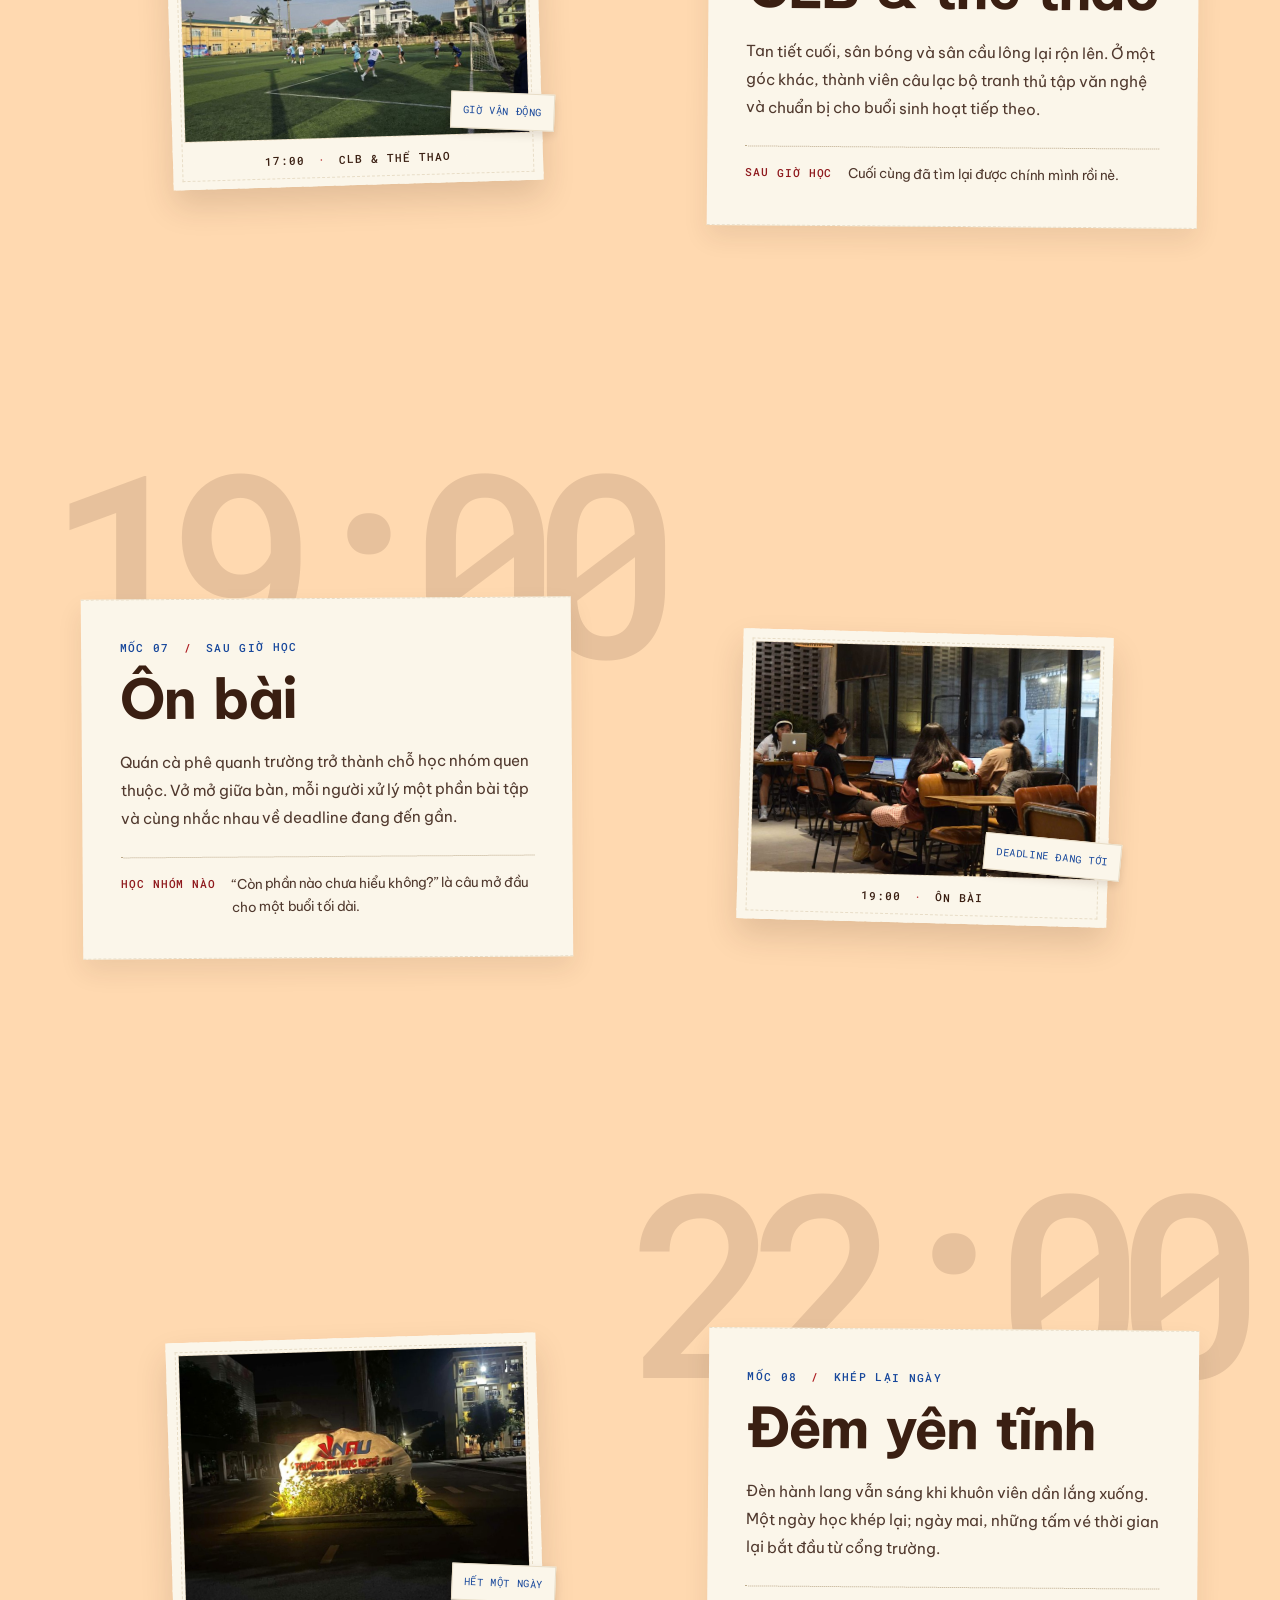
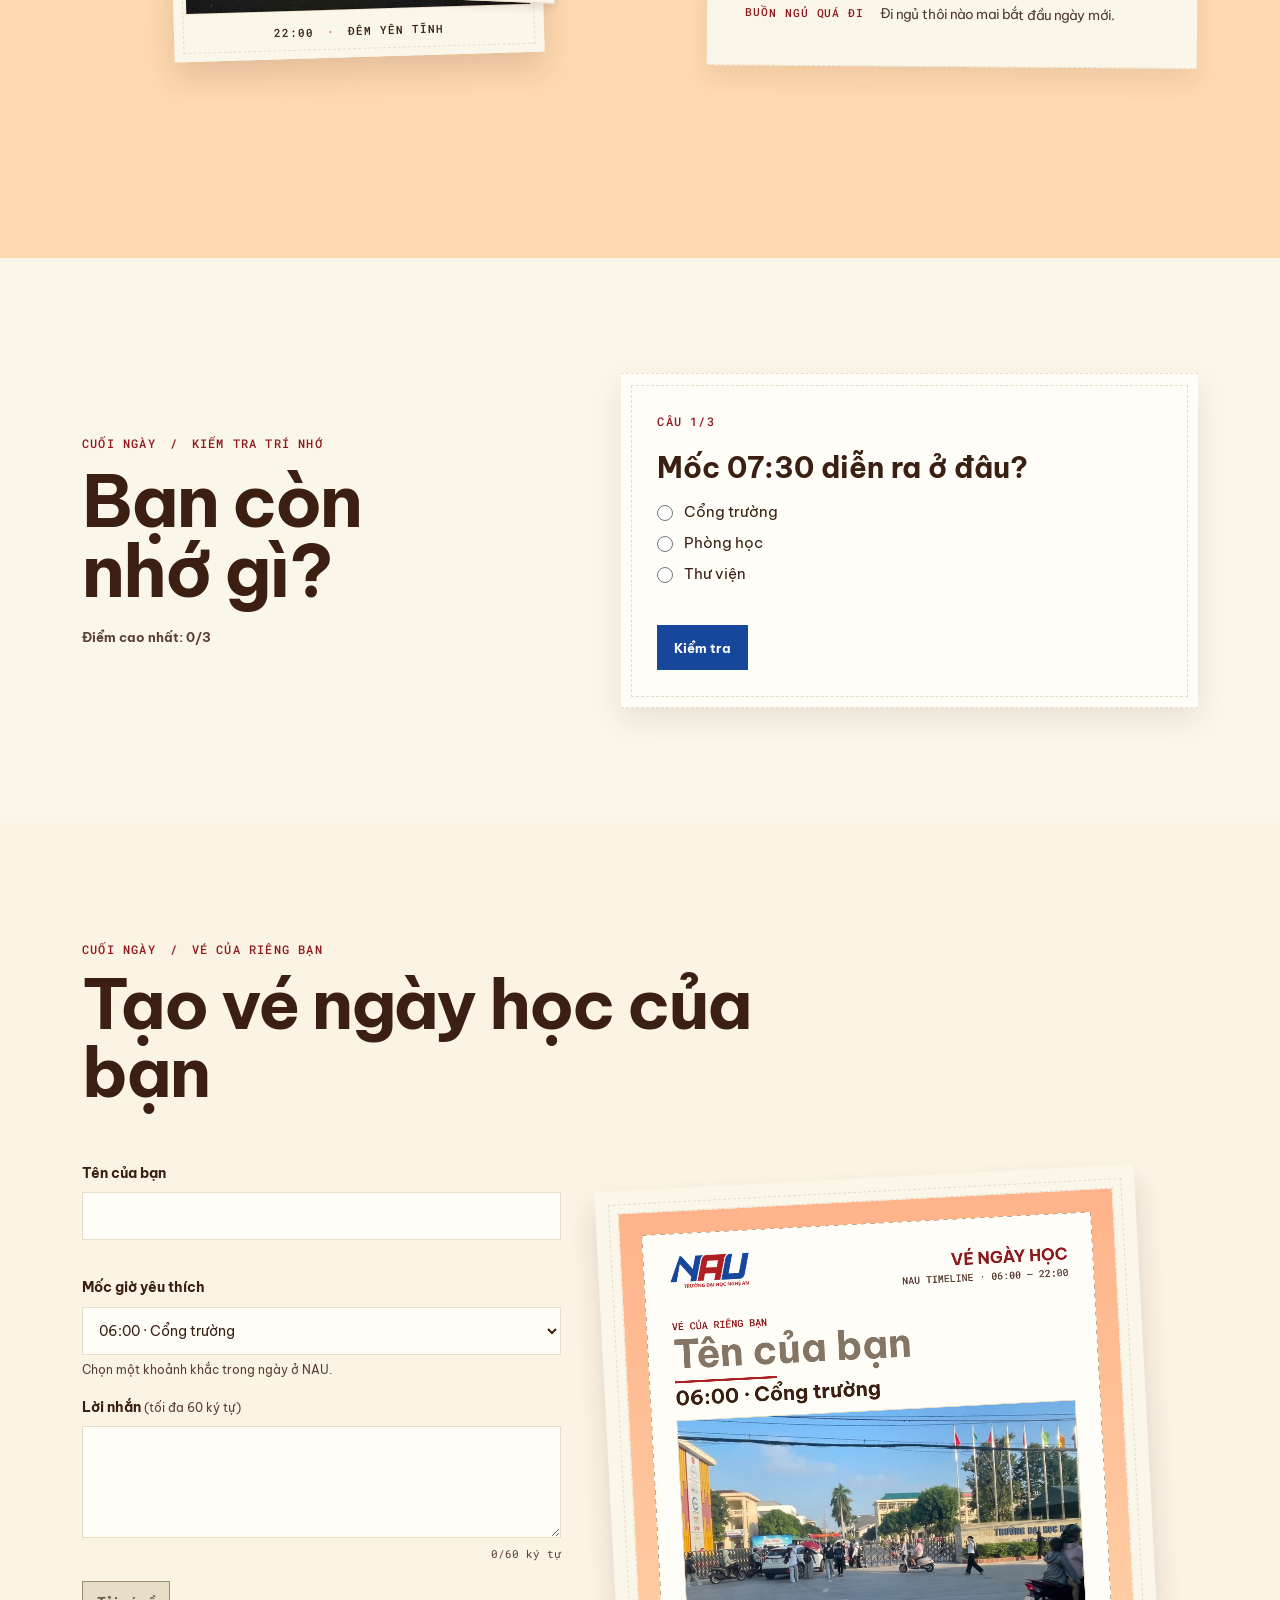
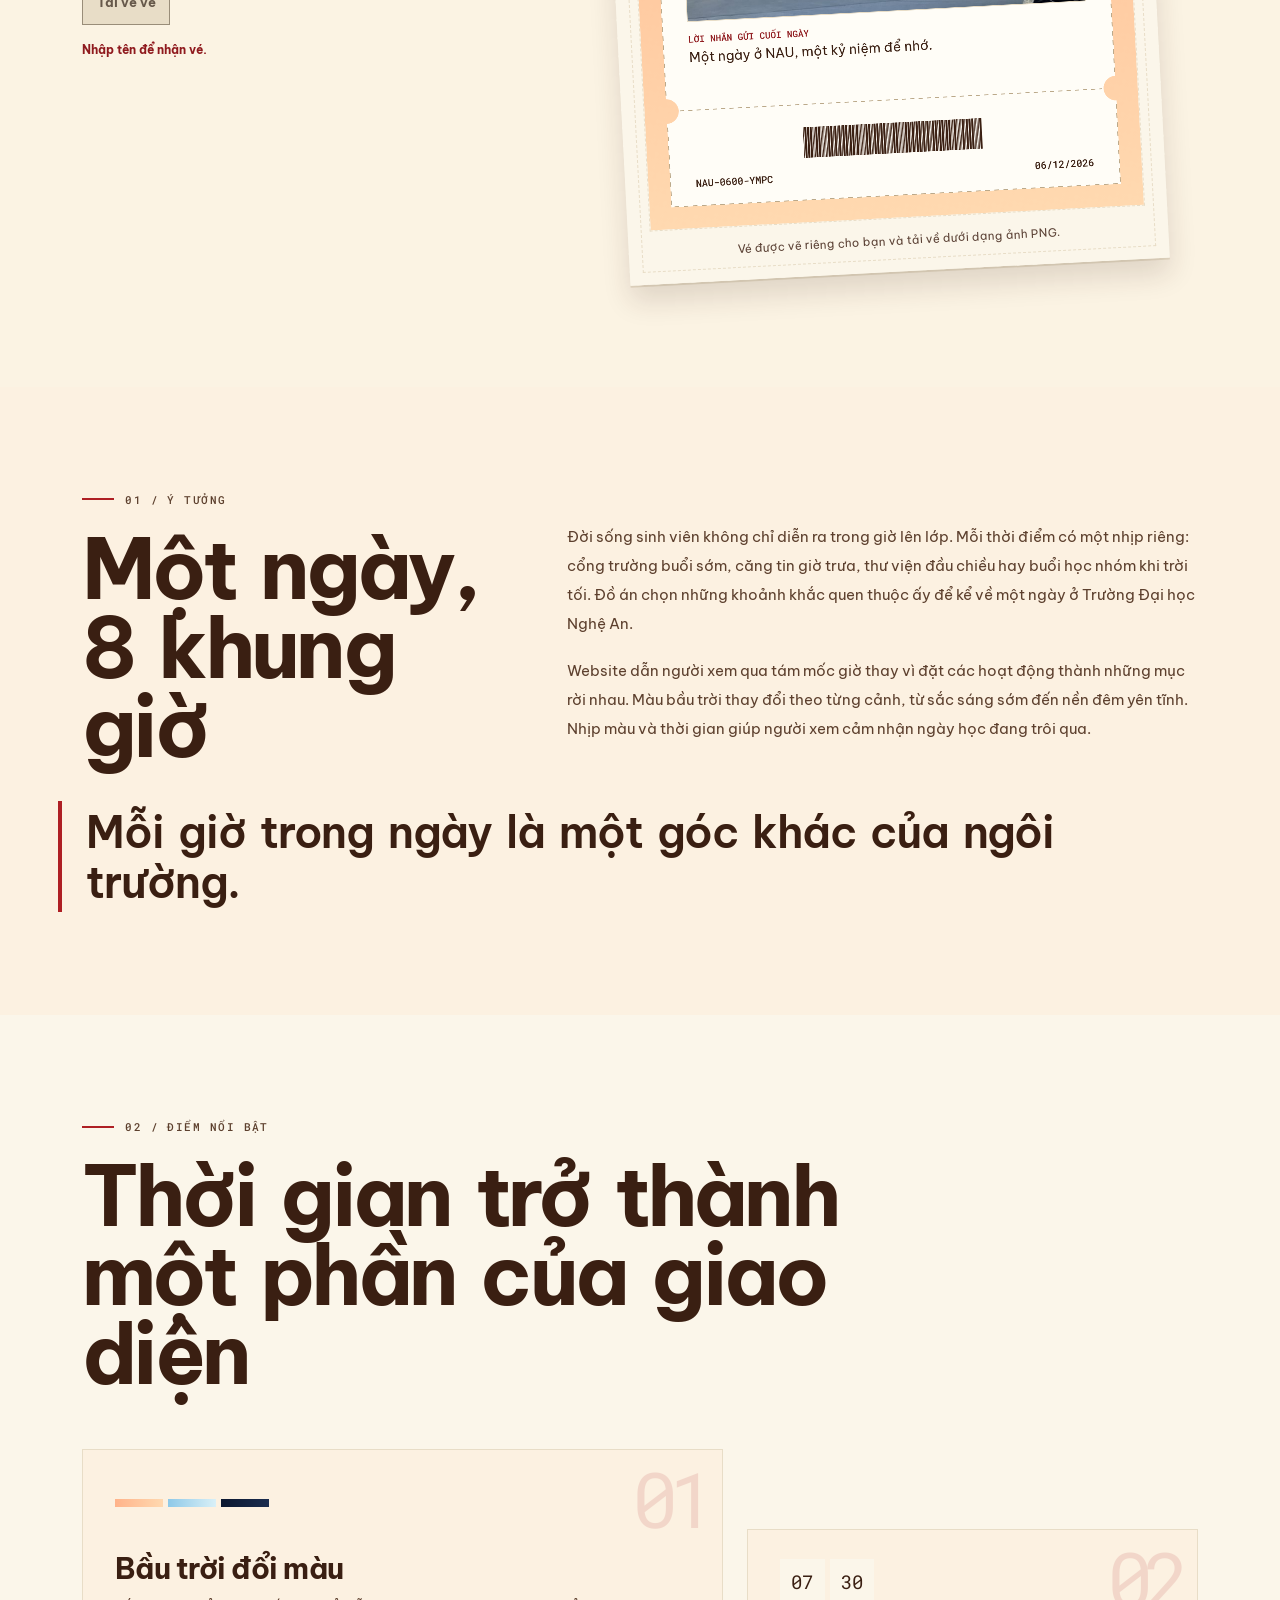
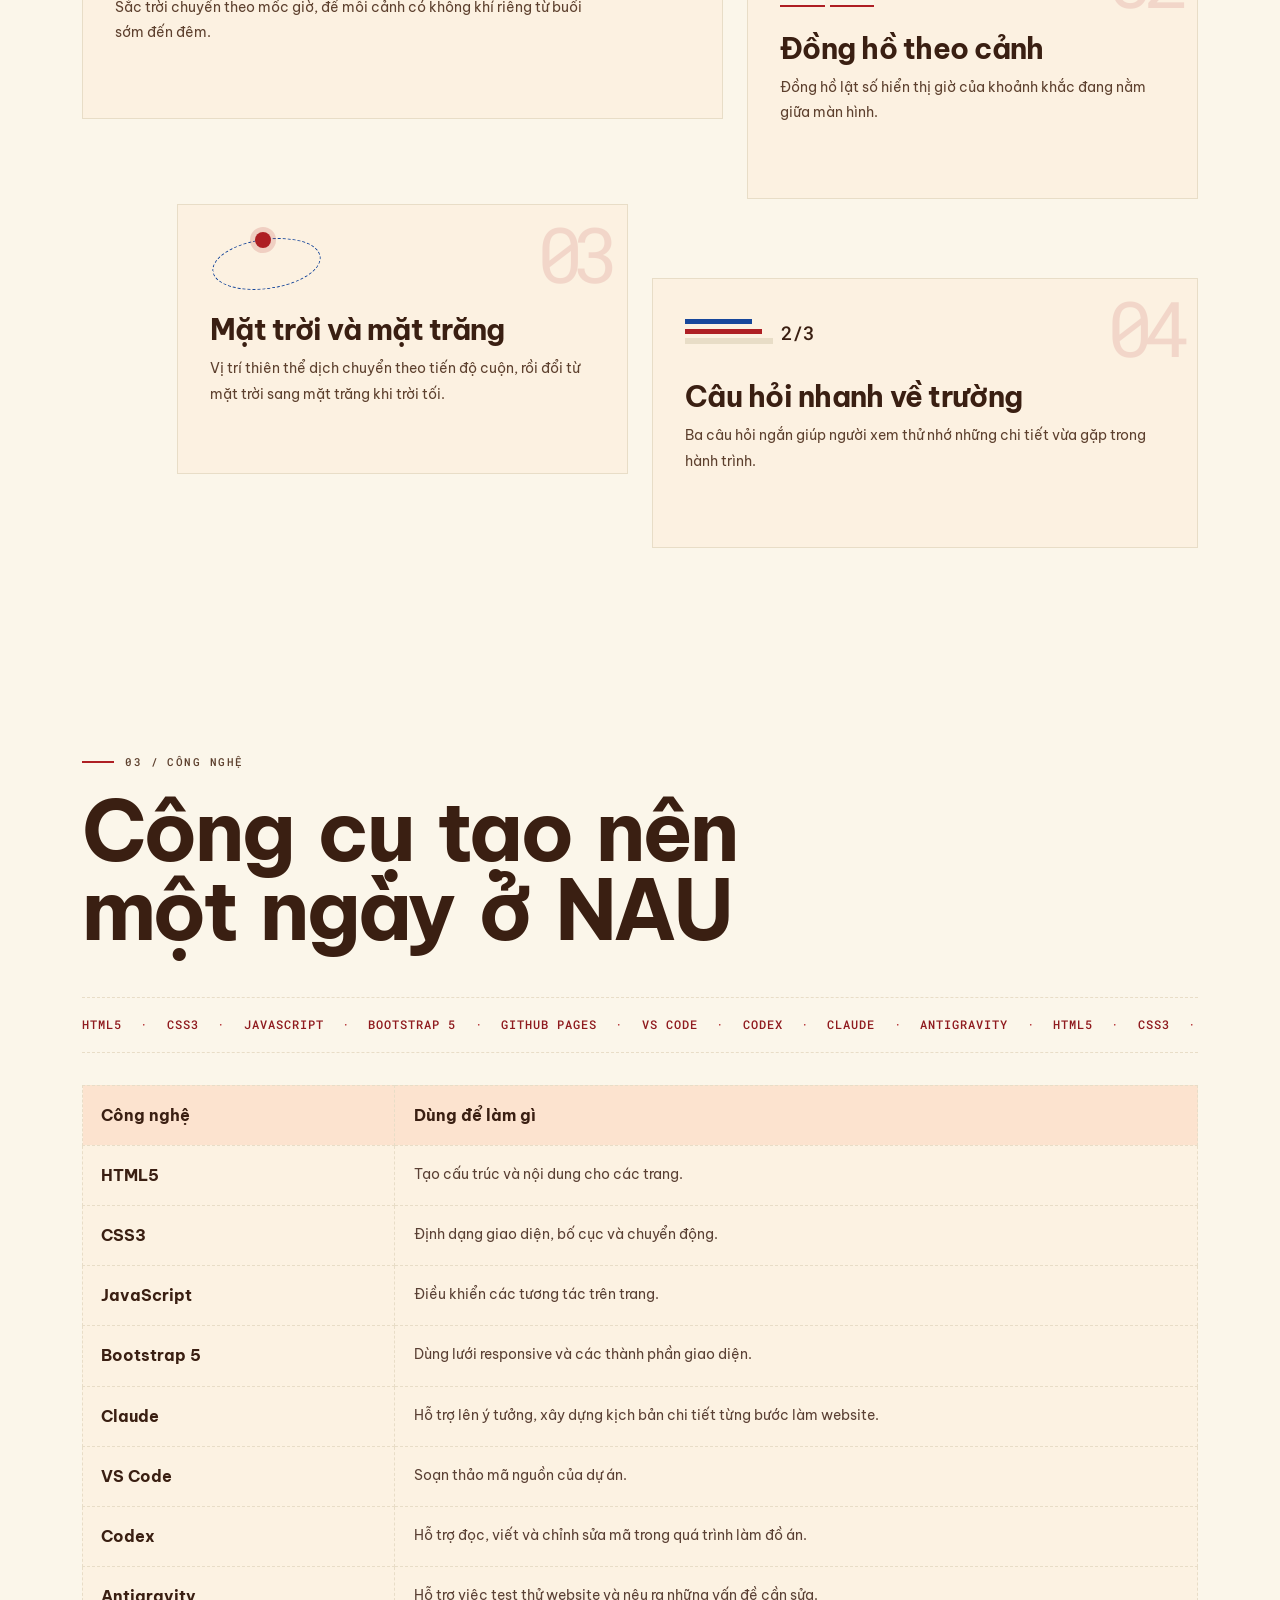
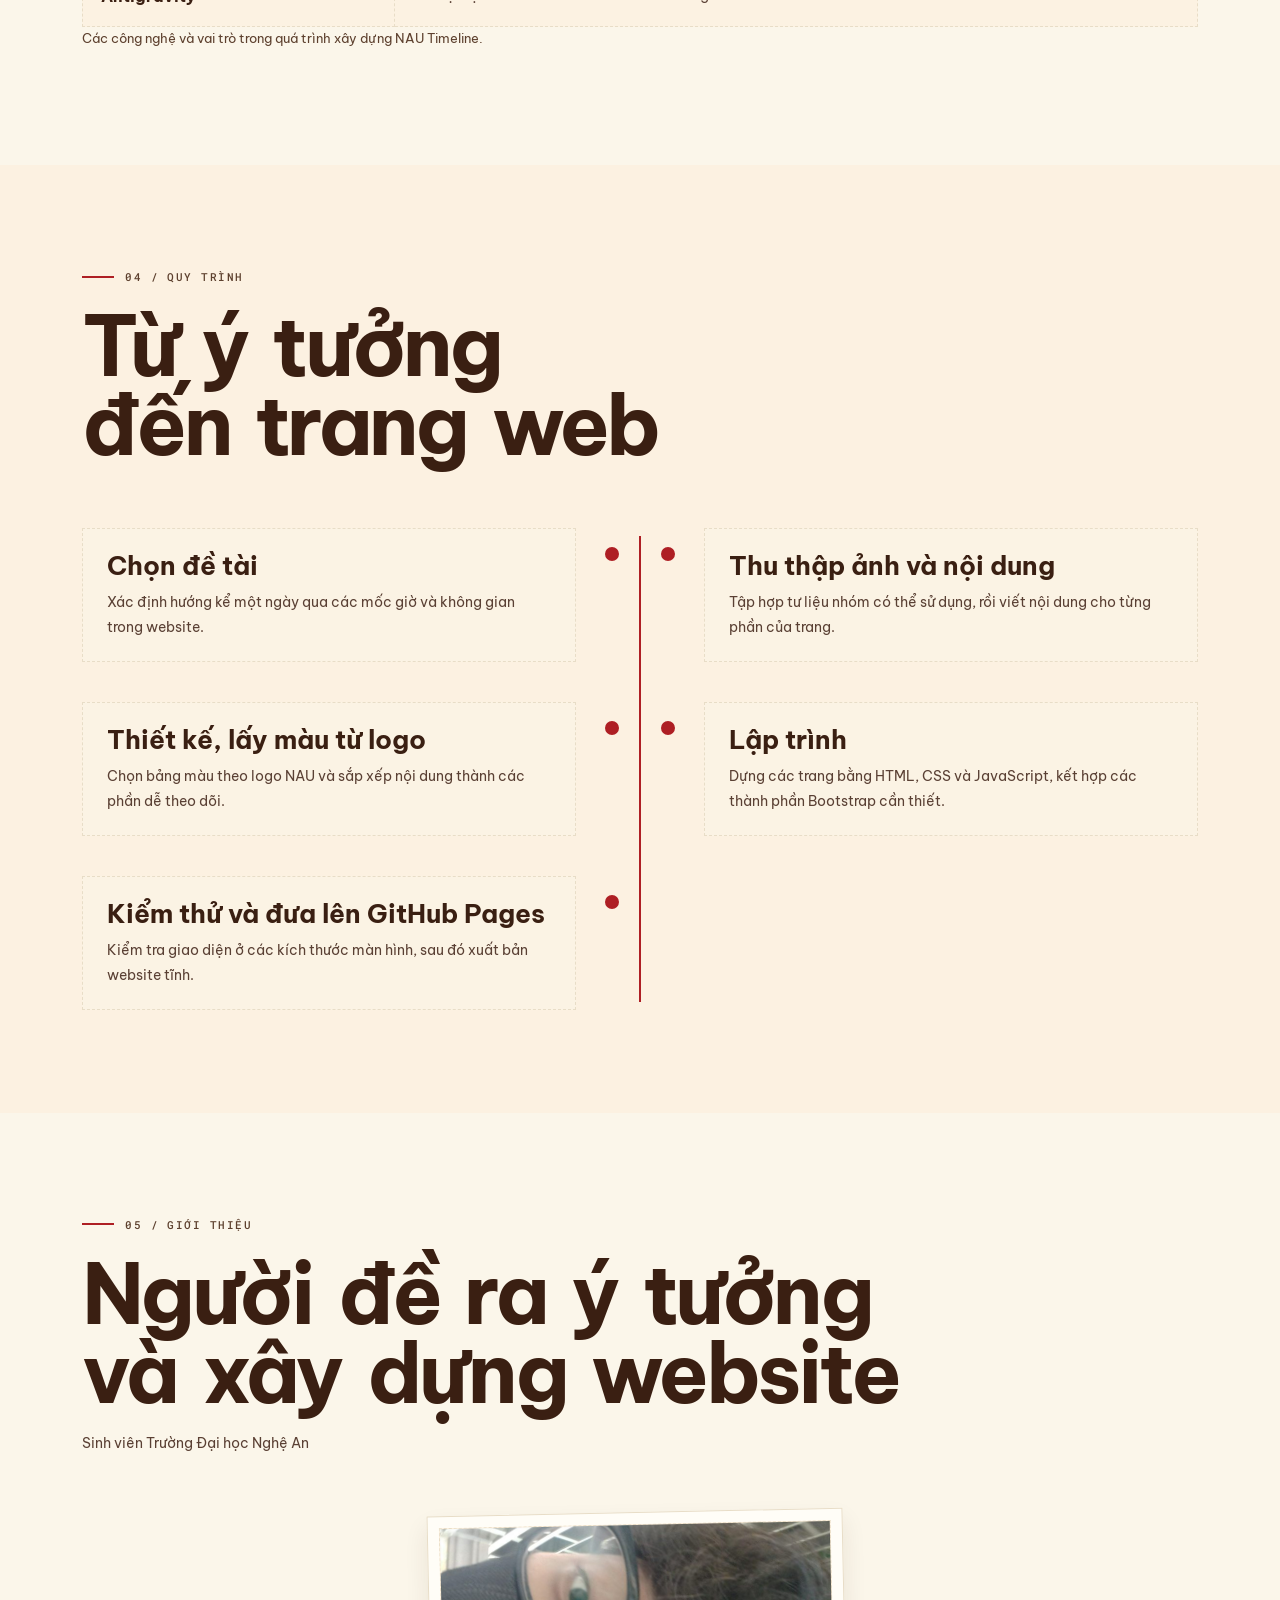
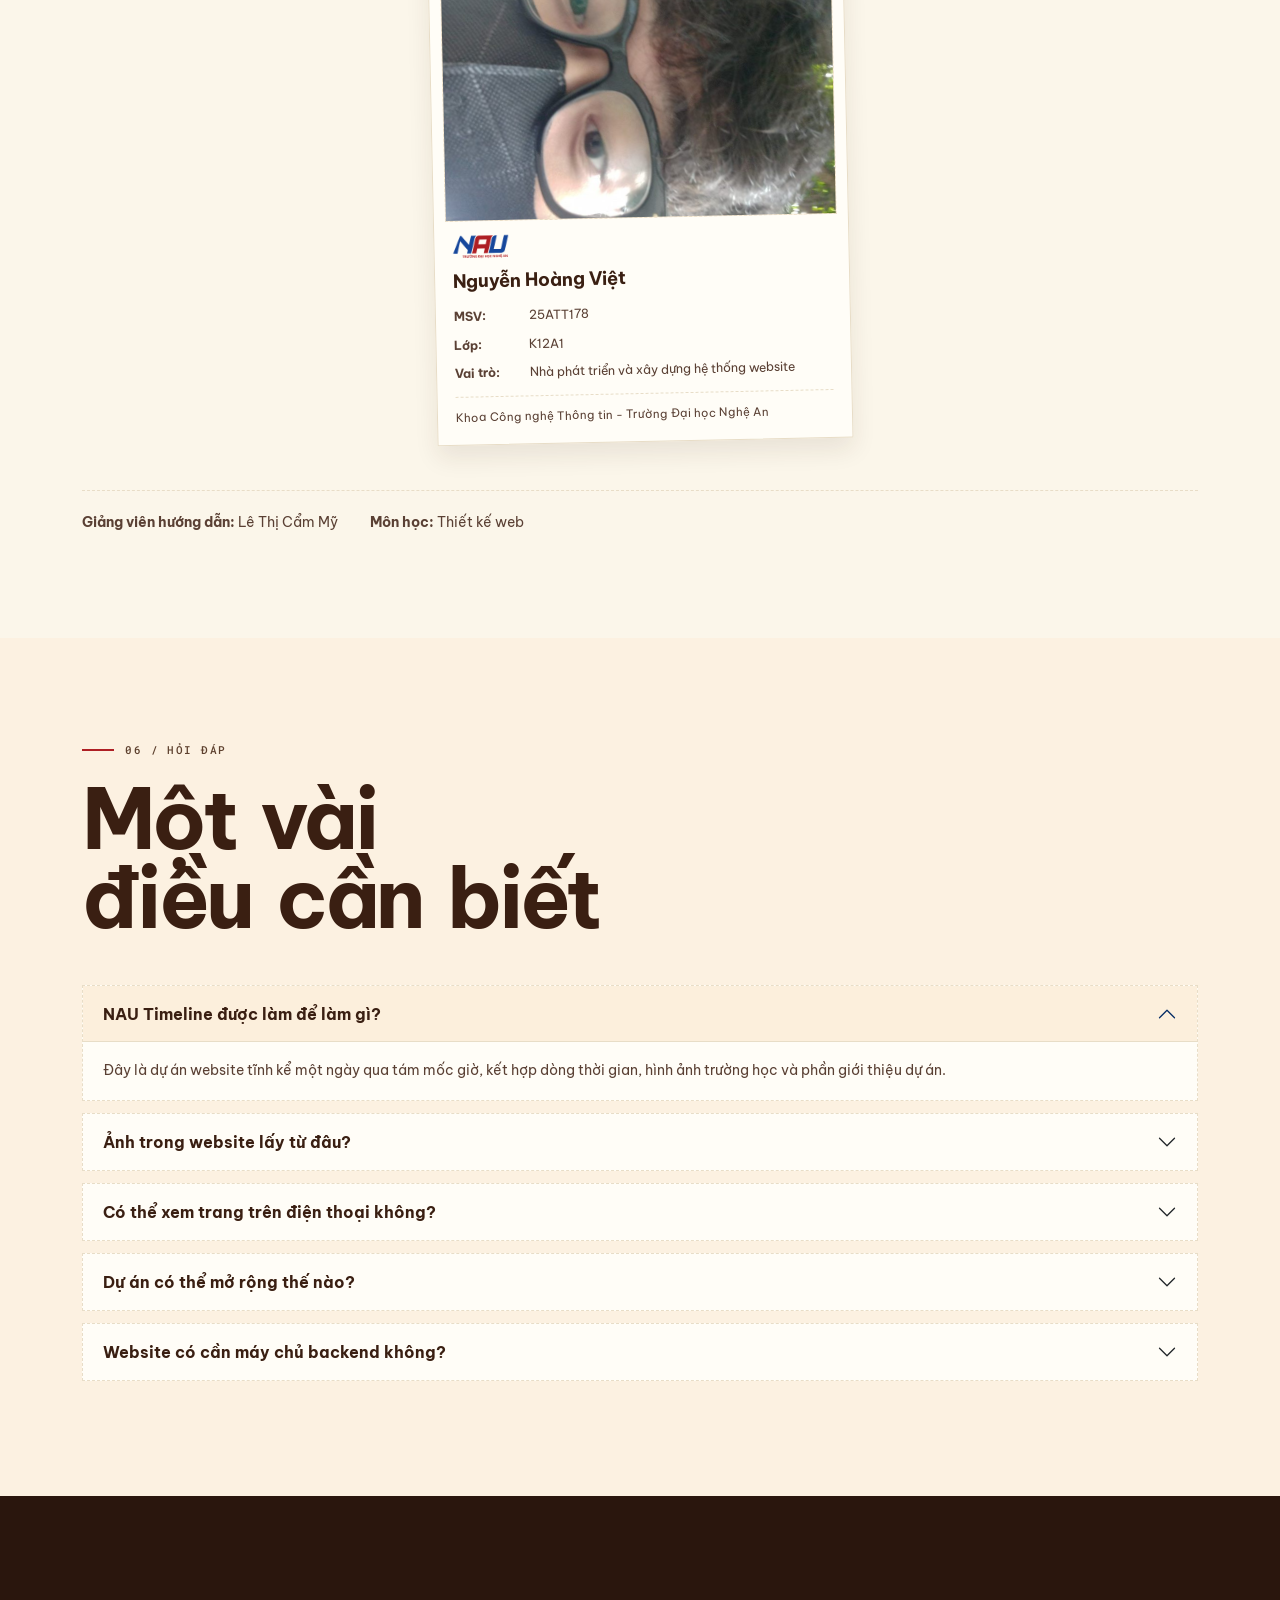
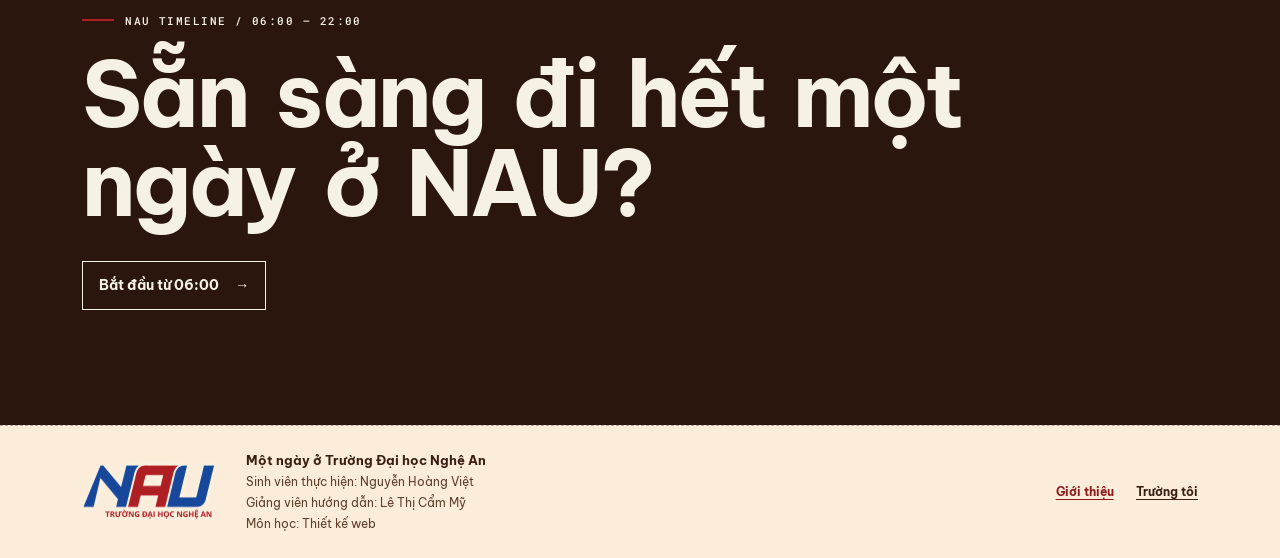
==== commit a723e67a: "fix: hoàn thiện tương tác và kiểu chữ" ====
--- a/index.html
+++ b/index.html
@@ -19,7 +19,7 @@
     <link rel="icon" href="assets/logo/favicon.ico" sizes="any">
     <link rel="preconnect" href="https://fonts.googleapis.com">
     <link rel="preconnect" href="https://fonts.gstatic.com" crossorigin>
-    <link href="https://fonts.googleapis.com/css2?family=Be+Vietnam+Pro:wght@400;500;700&family=Bricolage+Grotesque:opsz,wght@12..96,500;12..96,600;12..96,700&family=Roboto+Mono:wght@400;500&display=swap" rel="stylesheet">
+    <link href="https://fonts.googleapis.com/css2?family=Be+Vietnam+Pro:wght@400;500;600;700&family=Roboto+Mono:wght@400;500&display=swap" rel="stylesheet">
     <link href="https://cdn.jsdelivr.net/npm/bootstrap@5.3.3/dist/css/bootstrap.min.css" rel="stylesheet" integrity="sha384-QWTKZyjpPEjISv5WaRU9OFeRpok6YctnYmDr5pNlyT2bRjXh0JMhjY6hW+ALEwIH" crossorigin="anonymous">
     <link href="css/style.css" rel="stylesheet">
     <link href="css/responsive.css" rel="stylesheet">
@@ -555,7 +555,6 @@
         <nav class="site-footer__nav" aria-label="Điều hướng chân trang">
           <a href="#top">Giới thiệu</a>
           <a href="ban-do.html#ban-do">Trường tôi</a>
-          <a href="#tao-ve">Tạo vé</a>
         </nav>
       </div>
     </footer>
--- a/css/style.css
+++ b/css/style.css
@@ -34,7 +34,7 @@
   --z-header: 100;
   --z-progress: 110;
   --z-skip-link: 1200;
-  --display-font: "Bricolage Grotesque", "Be Vietnam Pro", sans-serif;
+  --display-font: "Be Vietnam Pro", sans-serif;
   --body-font: "Be Vietnam Pro", sans-serif;
   --mono-font: "Roboto Mono", monospace;
   --bs-body-font-family: var(--body-font);
@@ -221,8 +221,8 @@
   font-family: var(--display-font);
   font-size: clamp(4.8rem, 11vw, 10rem);
   font-weight: 700;
-  letter-spacing: -0.075em;
-  line-height: 0.84;
+  letter-spacing: -0.045em;
+  line-height: 0.9;
   word-spacing: 0.12em;
 }
 
@@ -445,7 +445,7 @@
   font-family: var(--display-font);
   font-size: clamp(2.5rem, 4.3vw, 4.6rem);
   font-weight: 700;
-  letter-spacing: -0.055em;
+  letter-spacing: -0.035em;
   line-height: 0.98;
   word-spacing: 0.12em;
 }
--- a/css/gioi-thieu.css
+++ b/css/gioi-thieu.css
@@ -241,7 +241,7 @@
   font-family: var(--display-font);
   font-size: clamp(3rem, 6.5vw, 6.5rem);
   font-weight: 700;
-  letter-spacing: -0.075em;
+  letter-spacing: -0.045em;
   line-height: 0.95;
   word-spacing: 0.12em;
 }
@@ -269,7 +269,7 @@
   font-family: var(--display-font);
   font-size: clamp(1.6rem, 3.4vw, 3.4rem);
   font-weight: 600;
-  letter-spacing: -0.045em;
+  letter-spacing: -0.025em;
   line-height: 1.15;
   word-spacing: 0.12em;
 }
@@ -325,7 +325,7 @@
   font-family: var(--display-font);
   font-size: clamp(1.35rem, 2.1vw, 2rem);
   font-weight: 700;
-  letter-spacing: -0.035em;
+  letter-spacing: -0.02em;
 }
 
 .about__goal p {
@@ -396,7 +396,7 @@
   font-family: var(--display-font);
   font-size: clamp(1.4rem, 2.3vw, 2.15rem);
   font-weight: 700;
-  letter-spacing: -0.045em;
+  letter-spacing: -0.025em;
 }
 
 .about__feature p {
@@ -761,7 +761,7 @@
   font-family: var(--display-font);
   font-size: clamp(2.8rem, 7vw, 6.5rem);
   font-weight: 700;
-  letter-spacing: -0.055em;
+  letter-spacing: -0.03em;
   line-height: 1;
   word-spacing: 0.1em;
 }
--- a/css/core.css
+++ b/css/core.css
@@ -179,7 +179,7 @@
   font-family: var(--display-font);
   font-size: clamp(2.8rem, 5.6vw, 5.5rem);
   font-weight: 700;
-  letter-spacing: -0.055em;
+  letter-spacing: -0.03em;
   line-height: 0.98;
 }
 
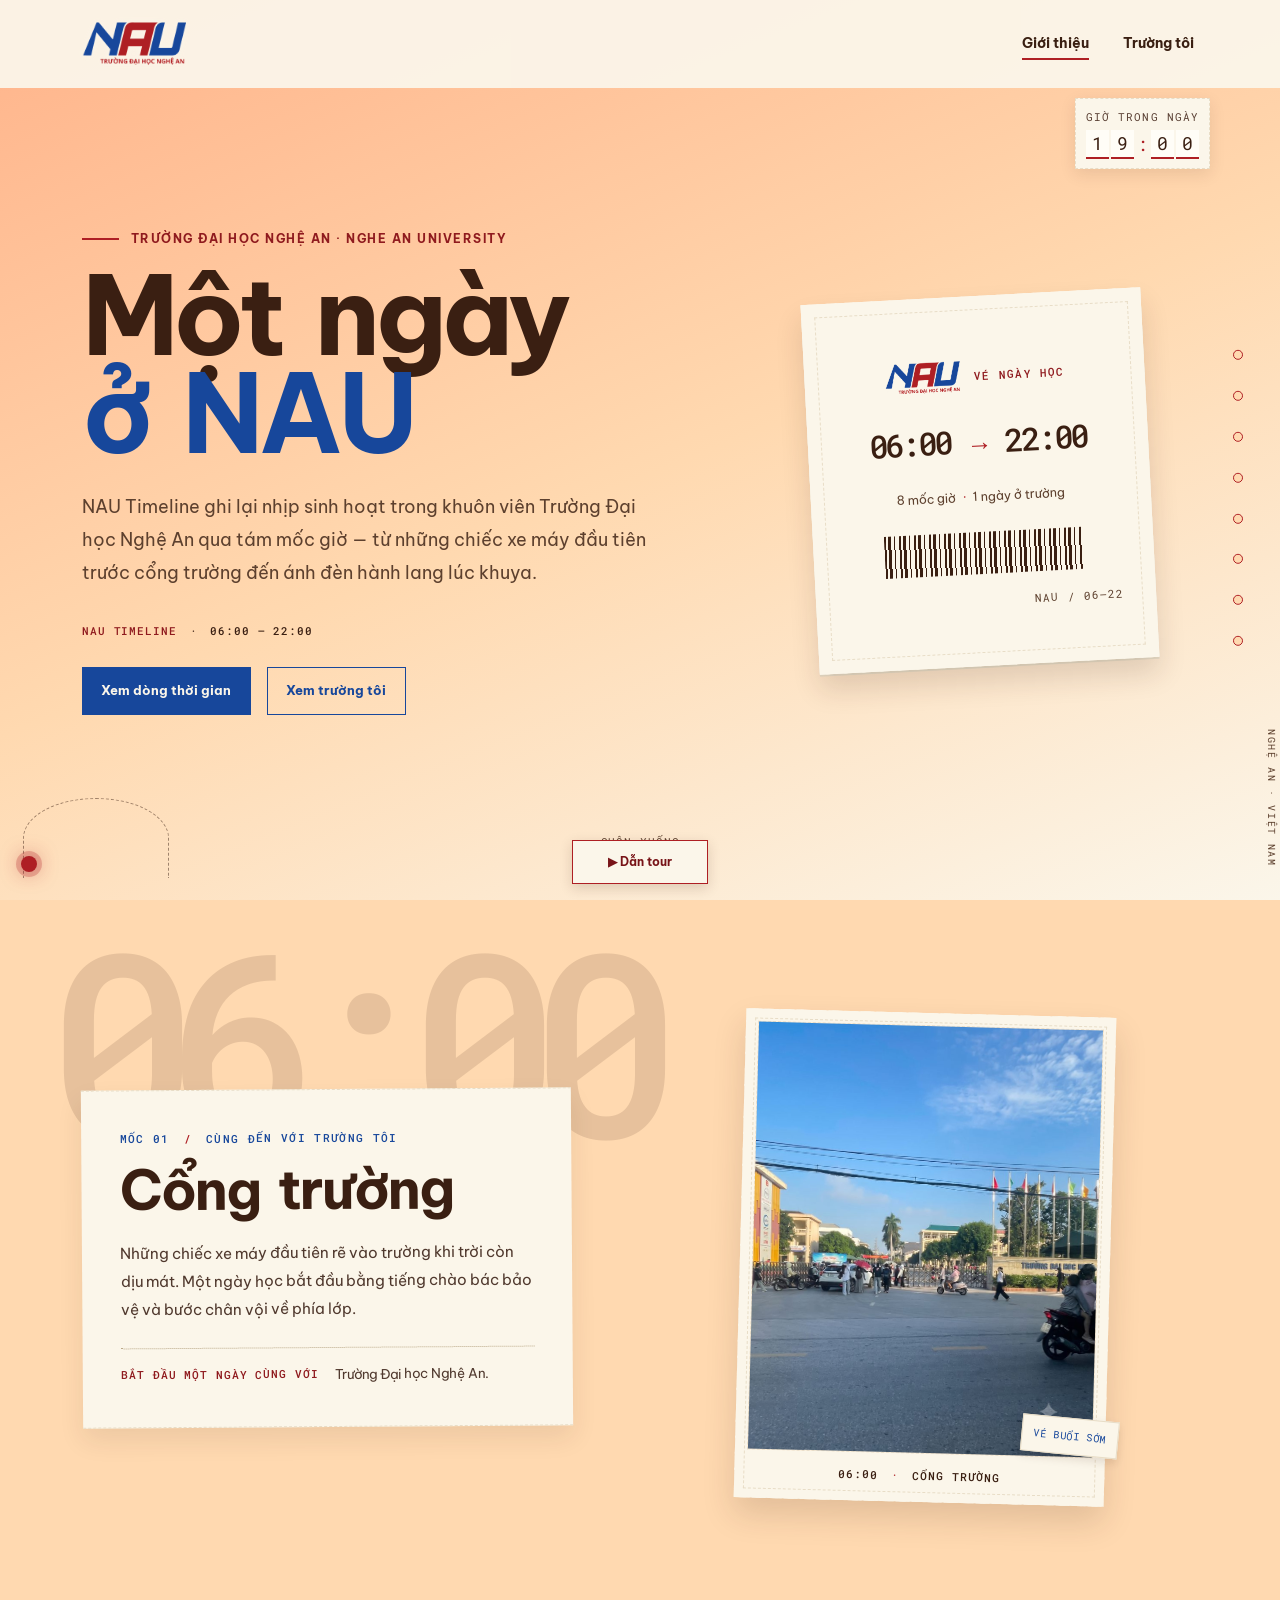
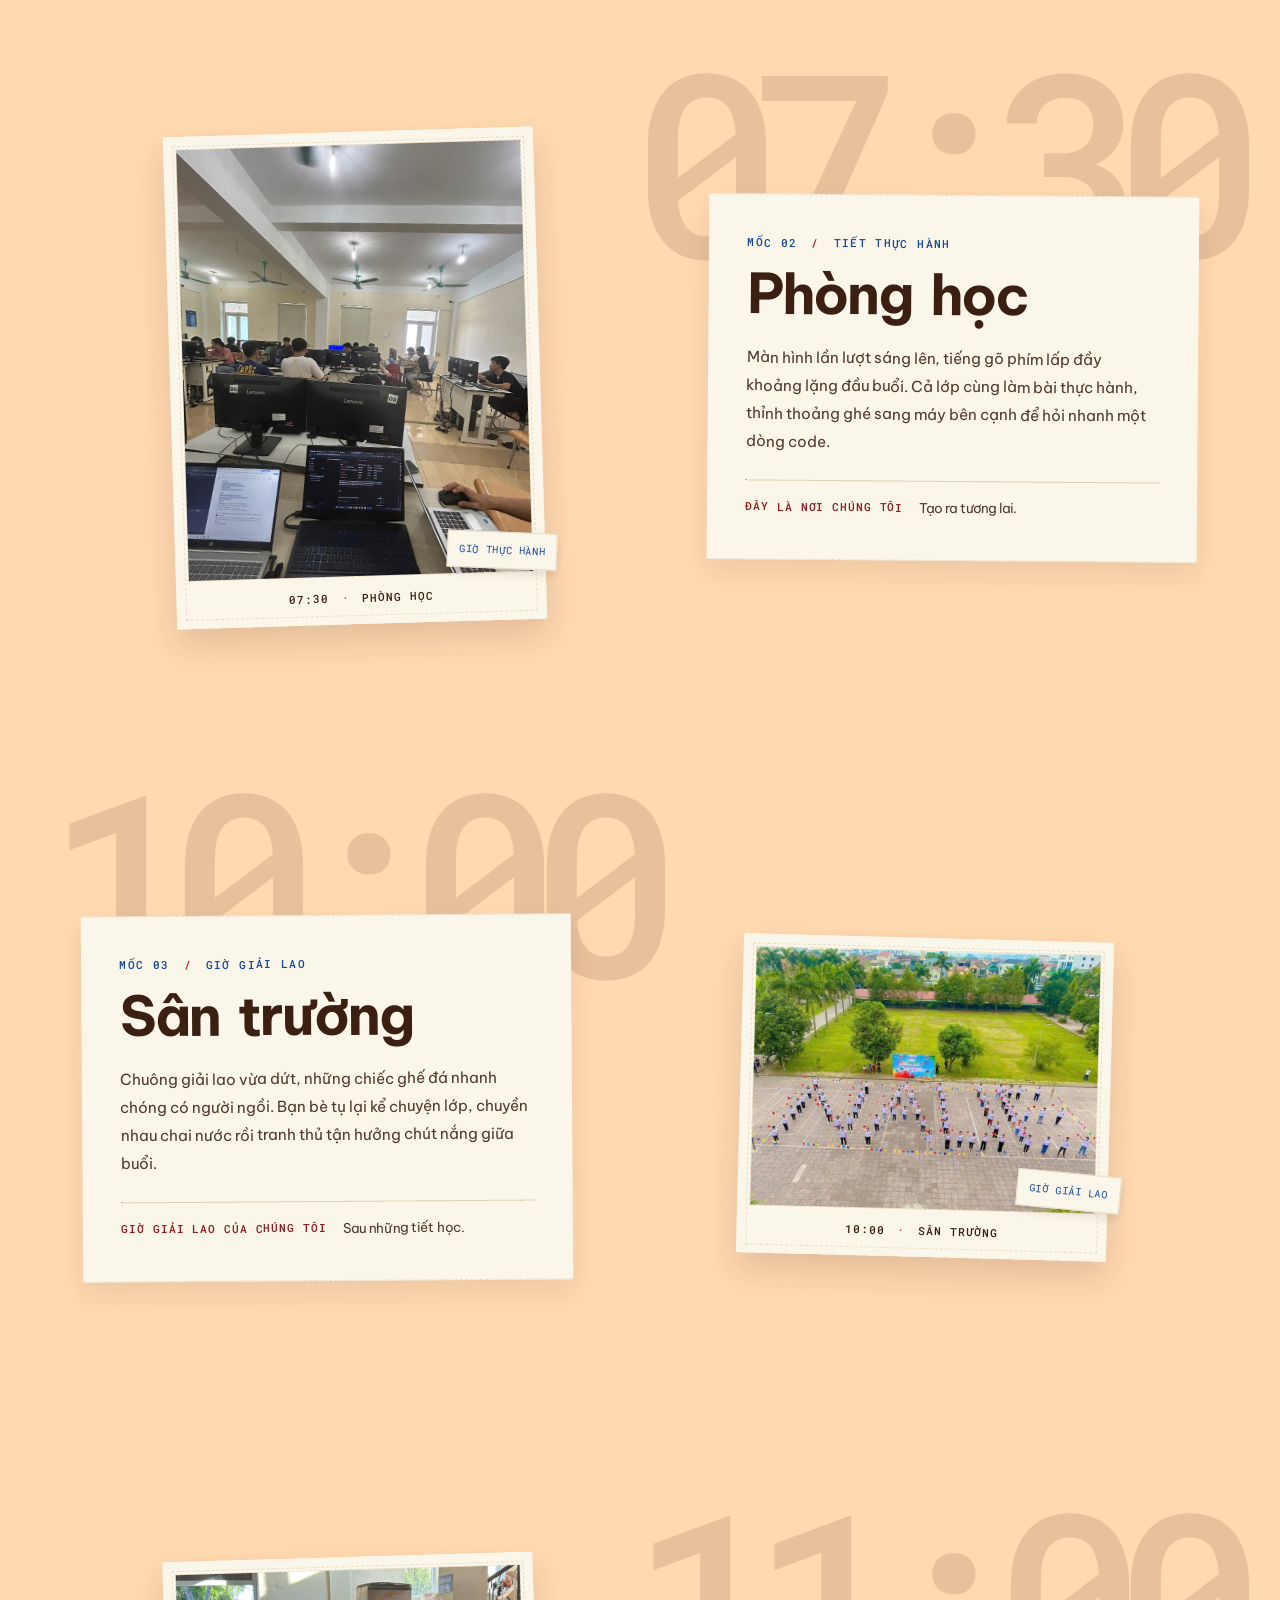
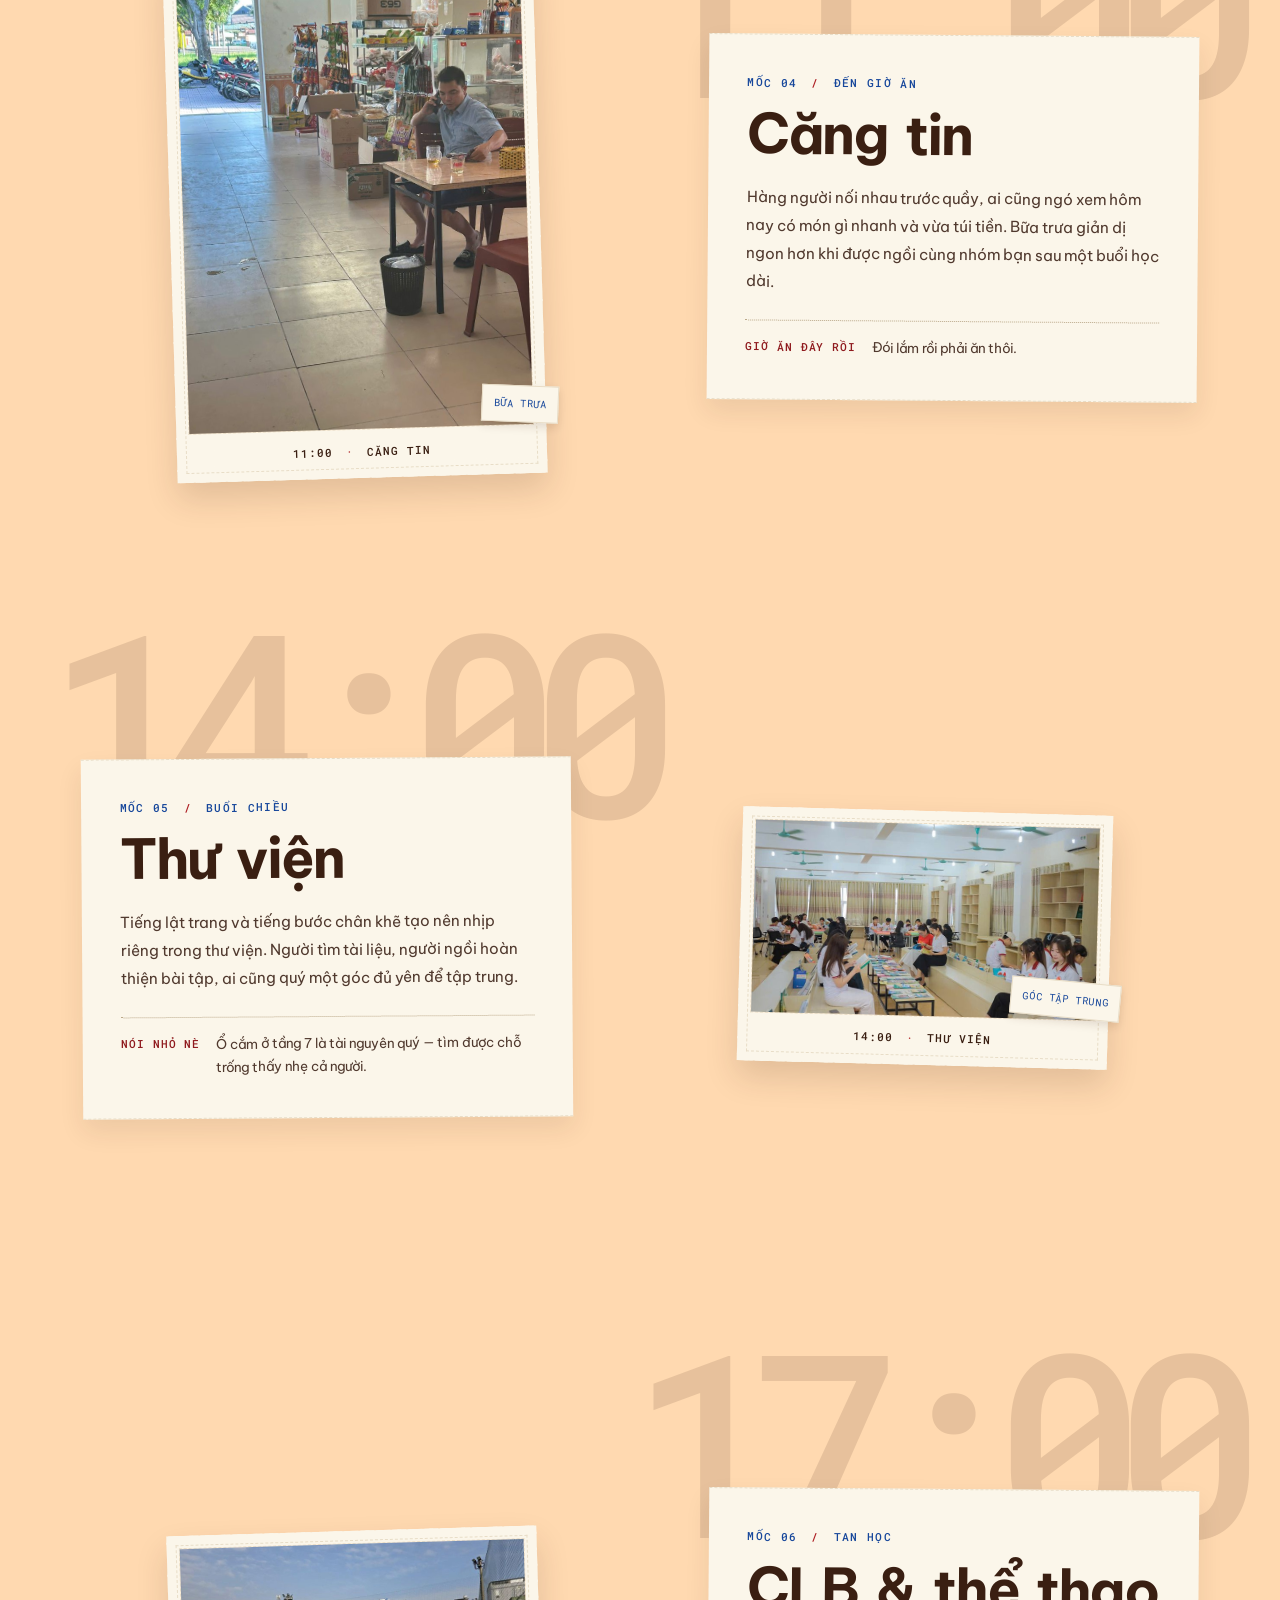
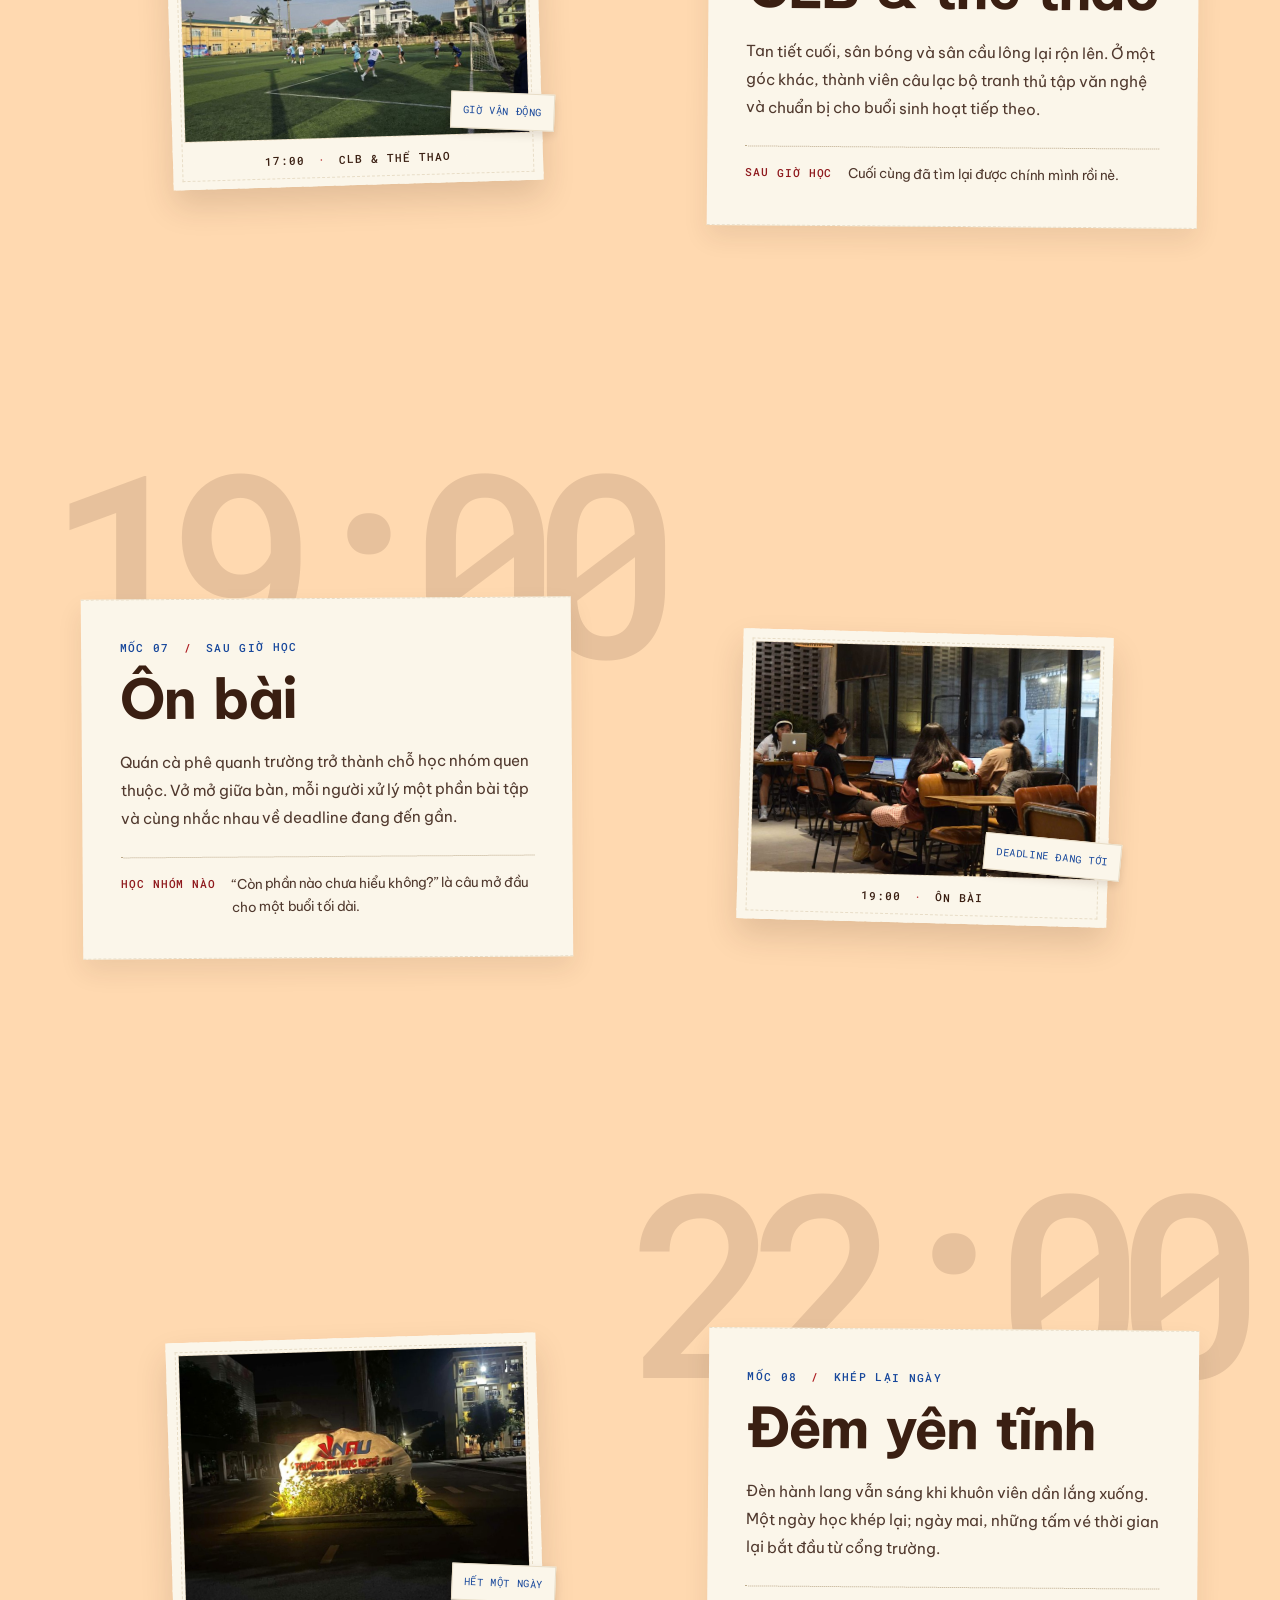
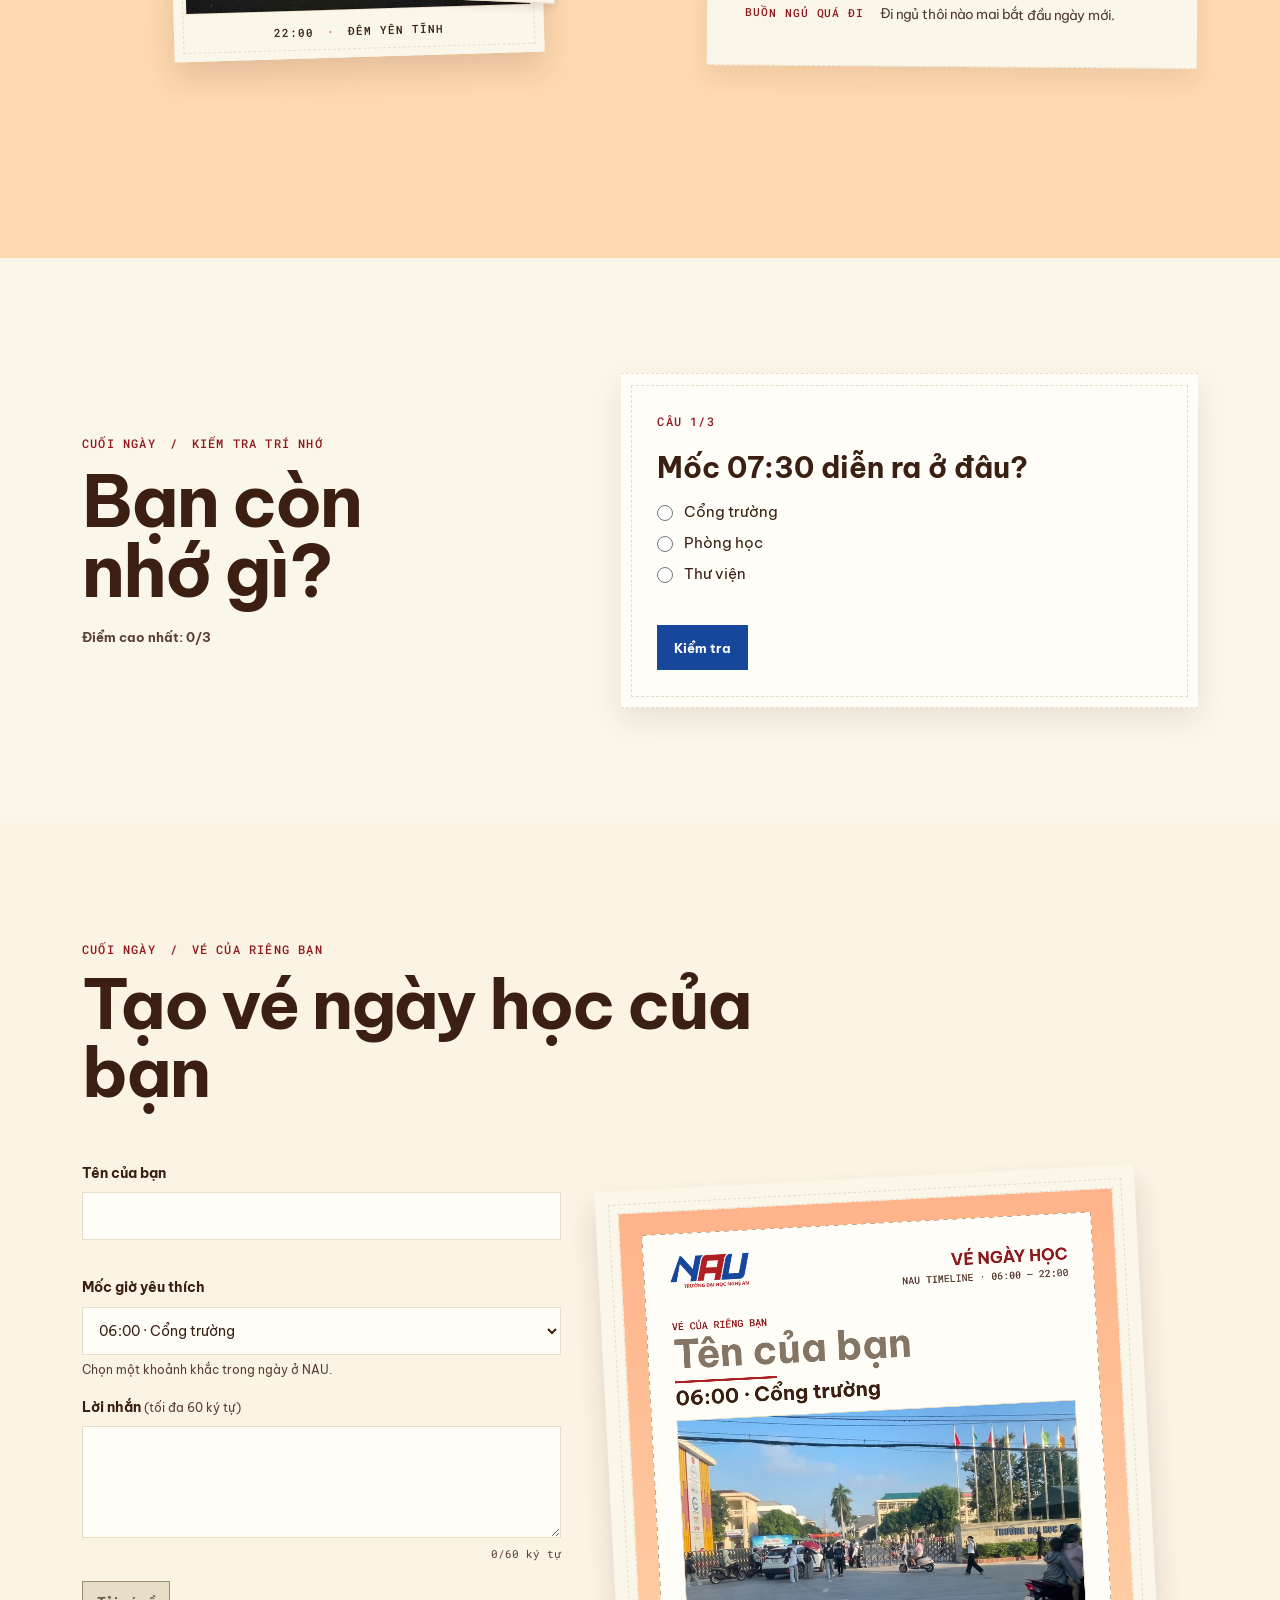
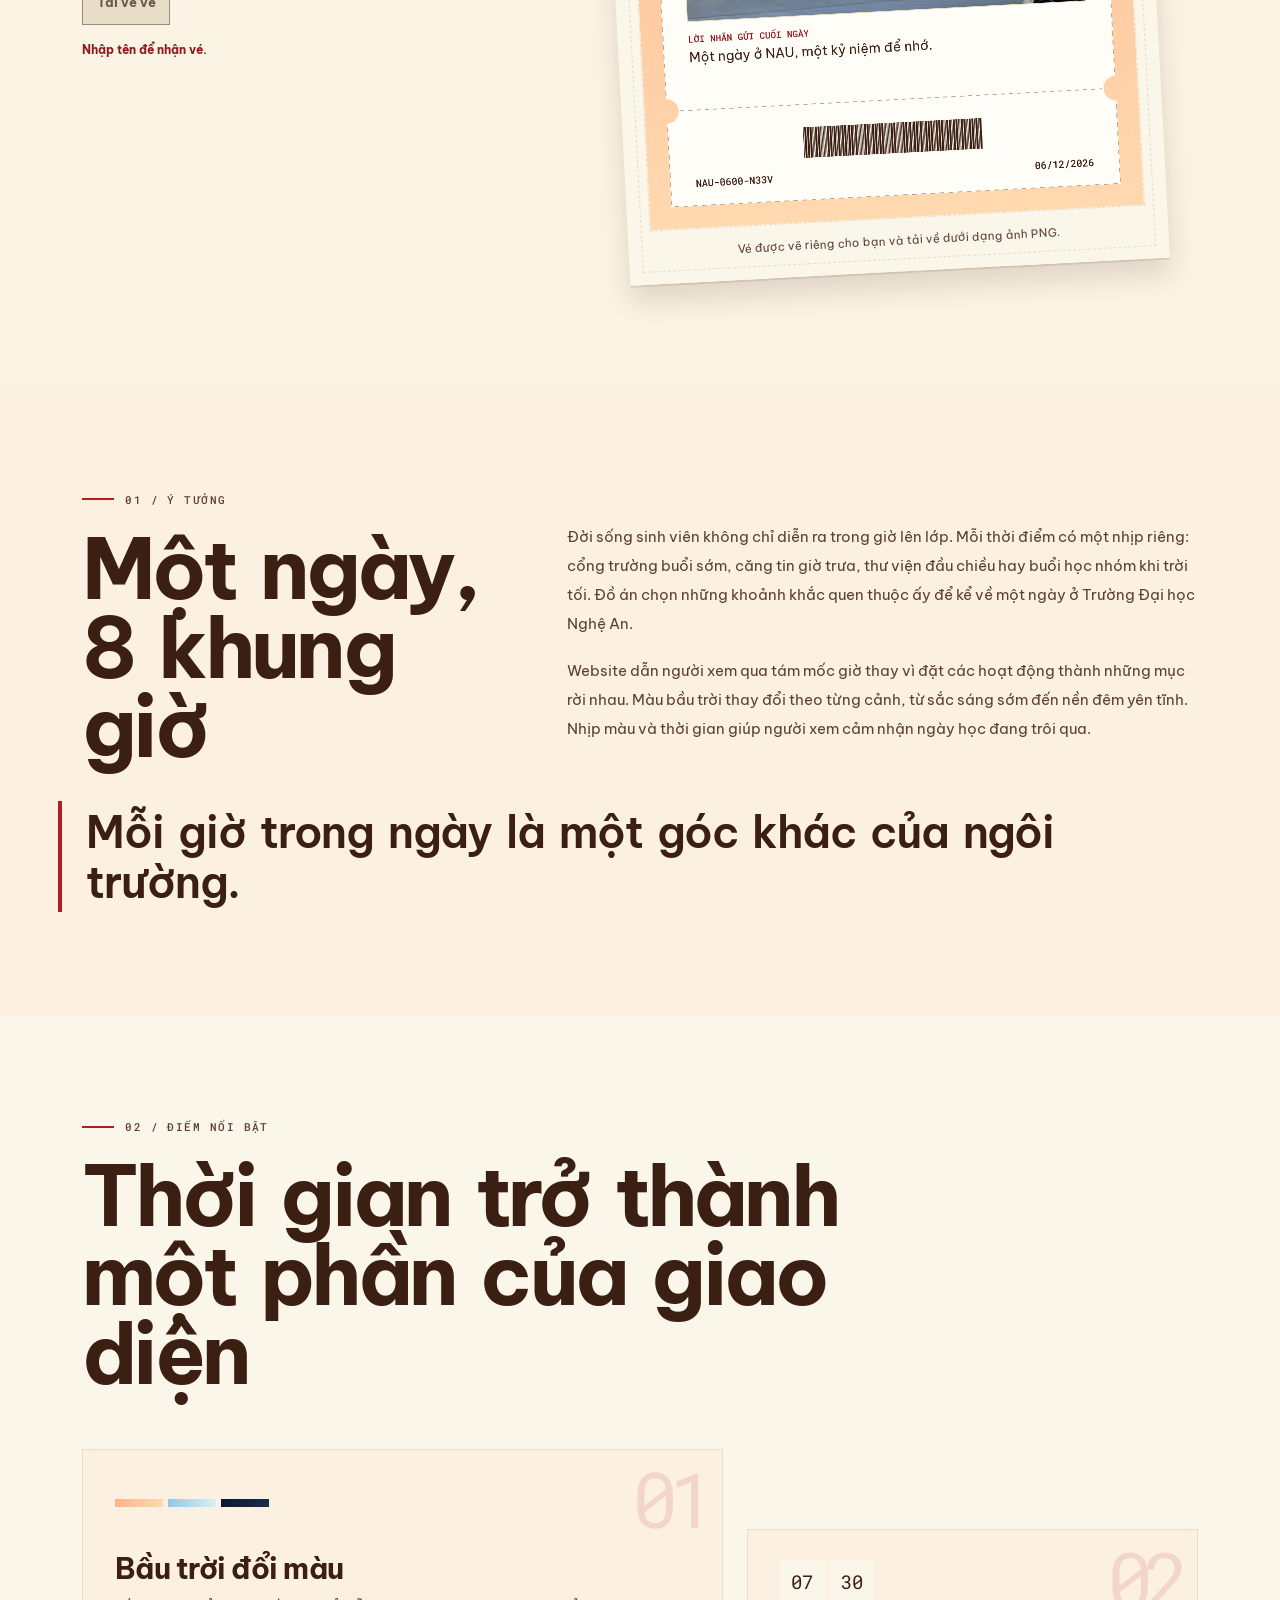
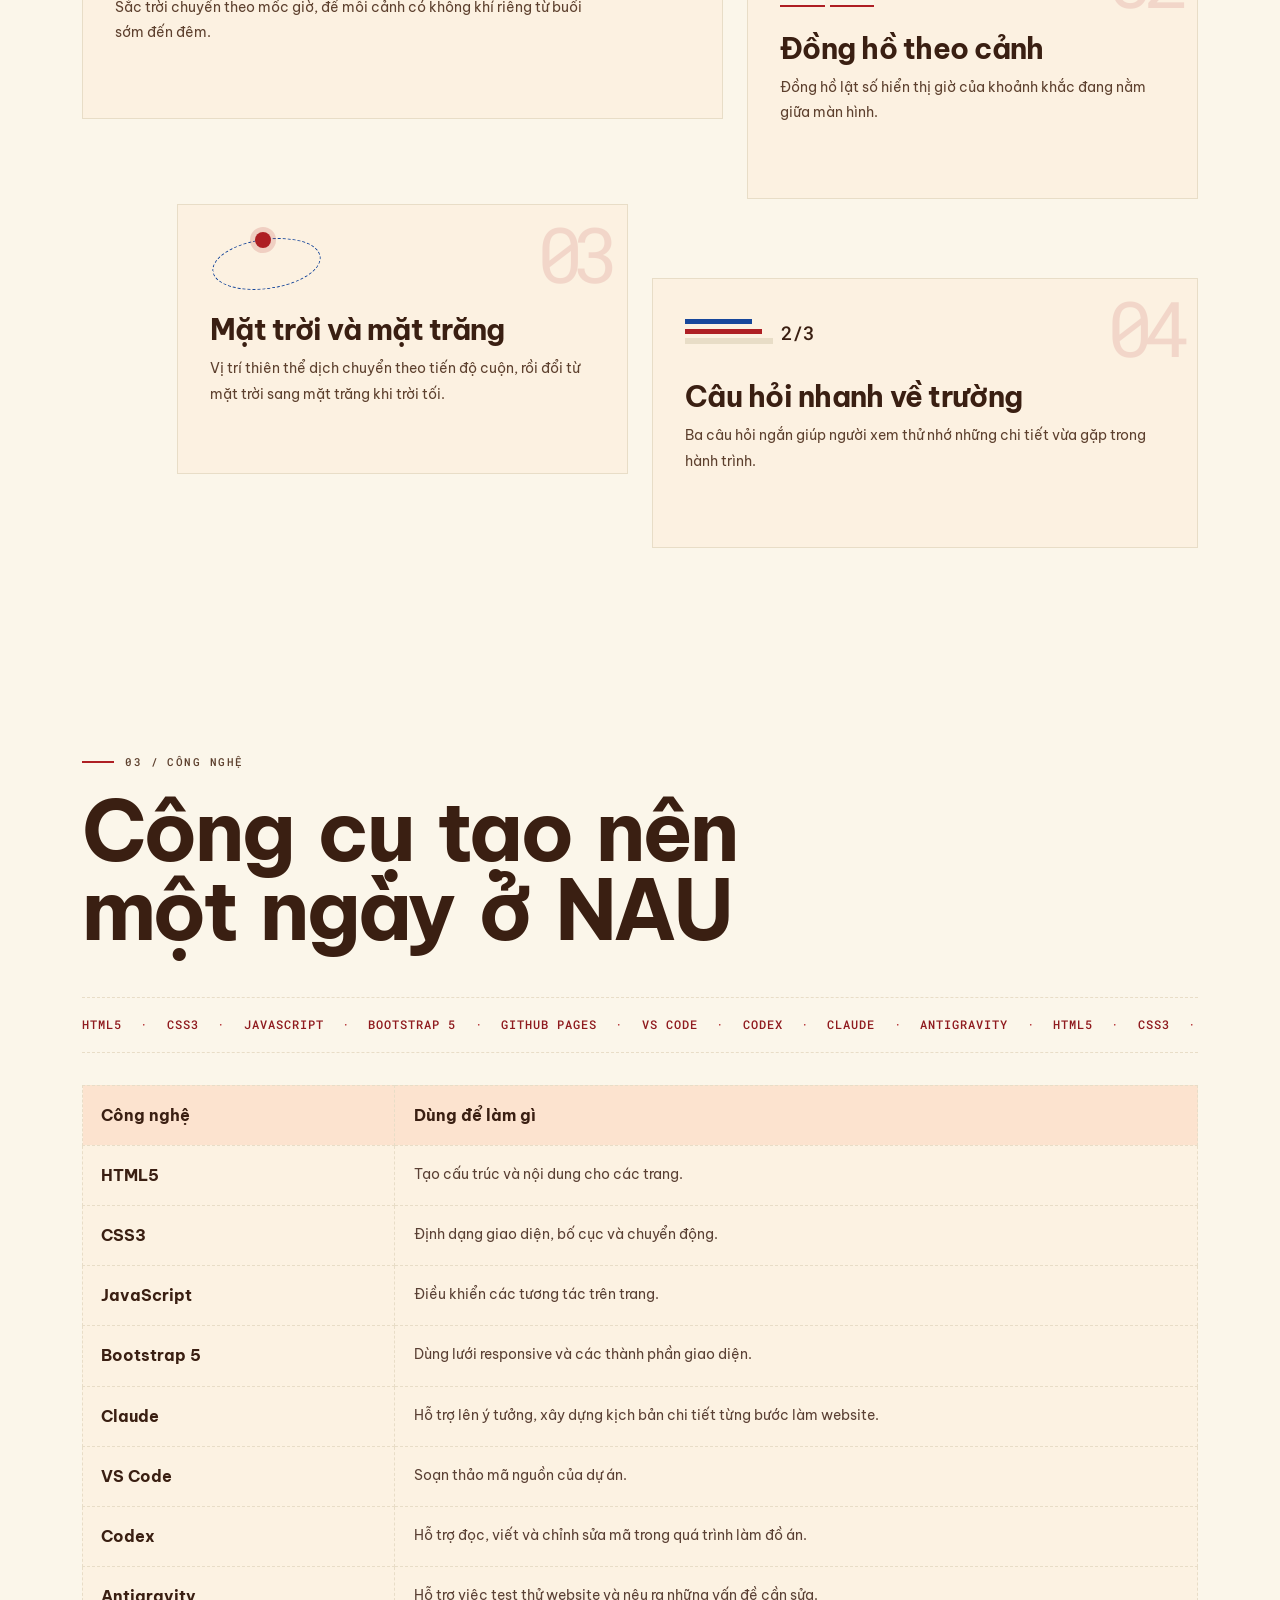
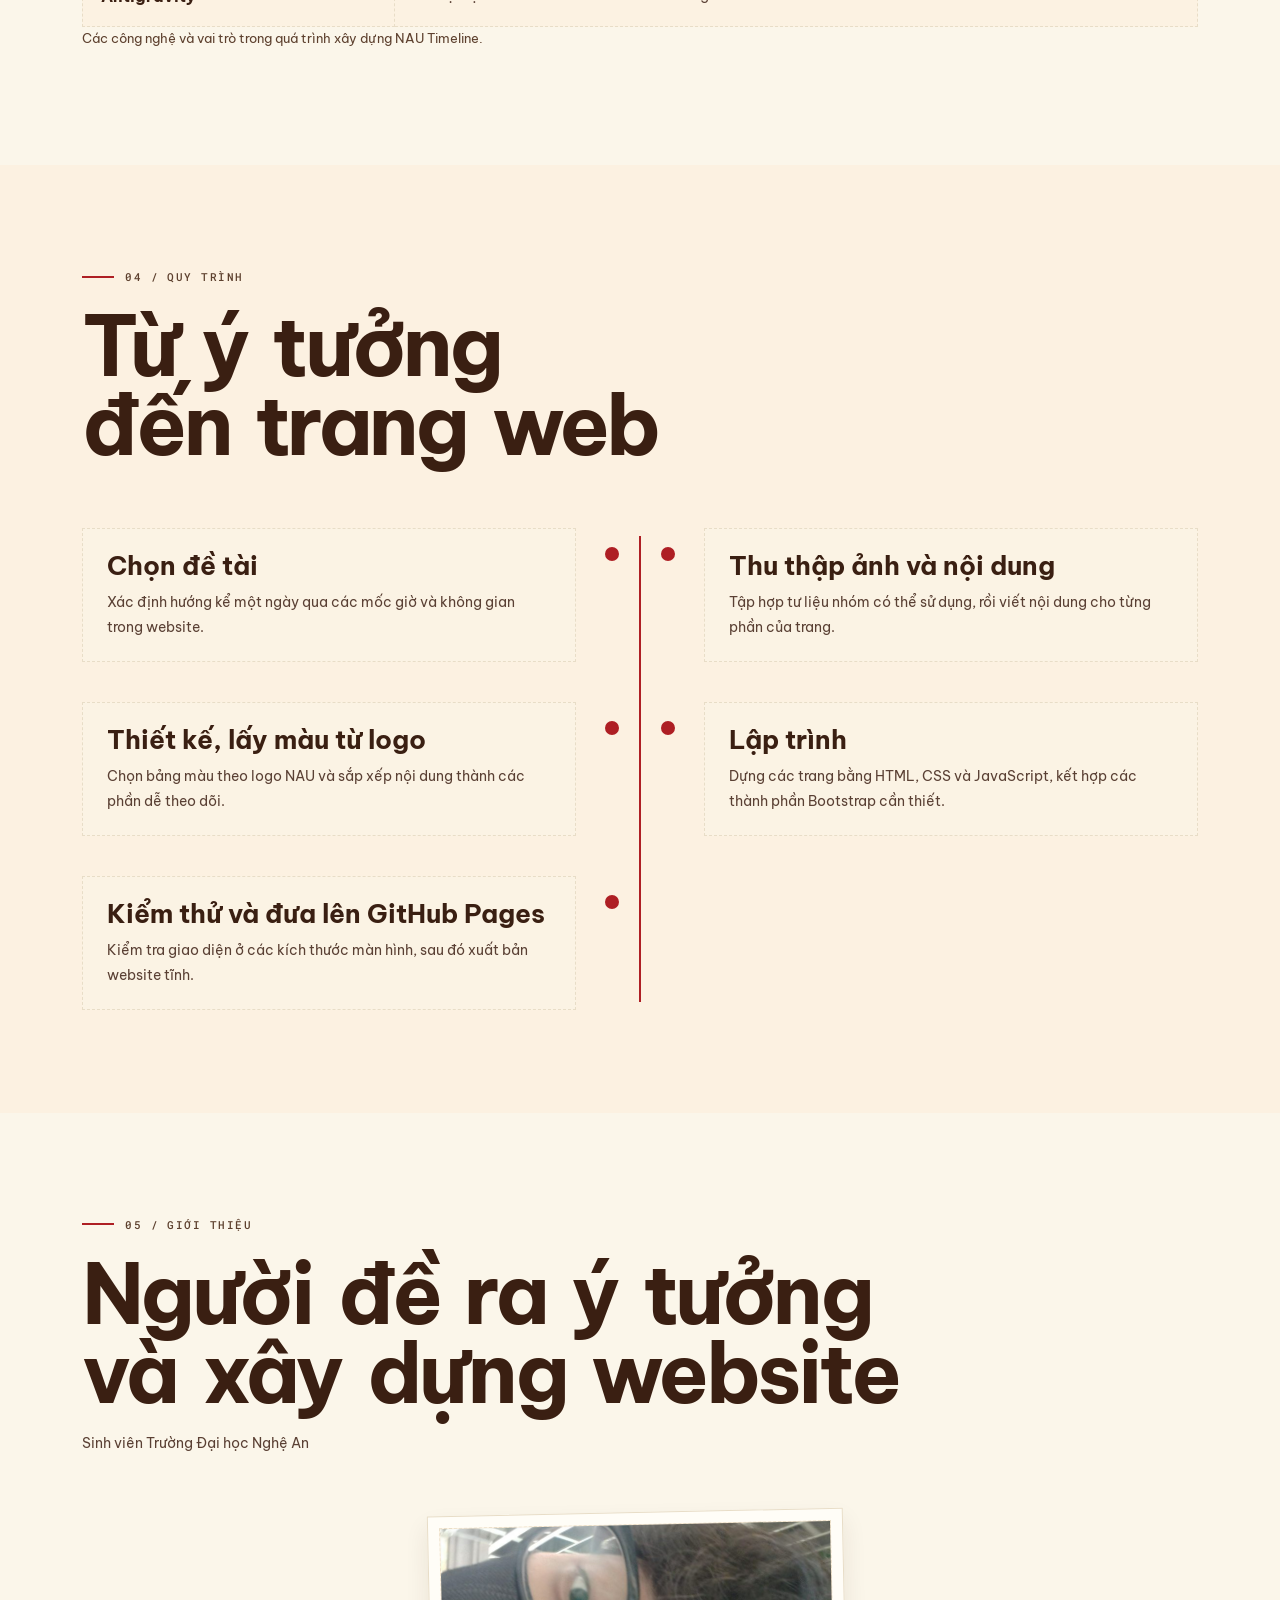
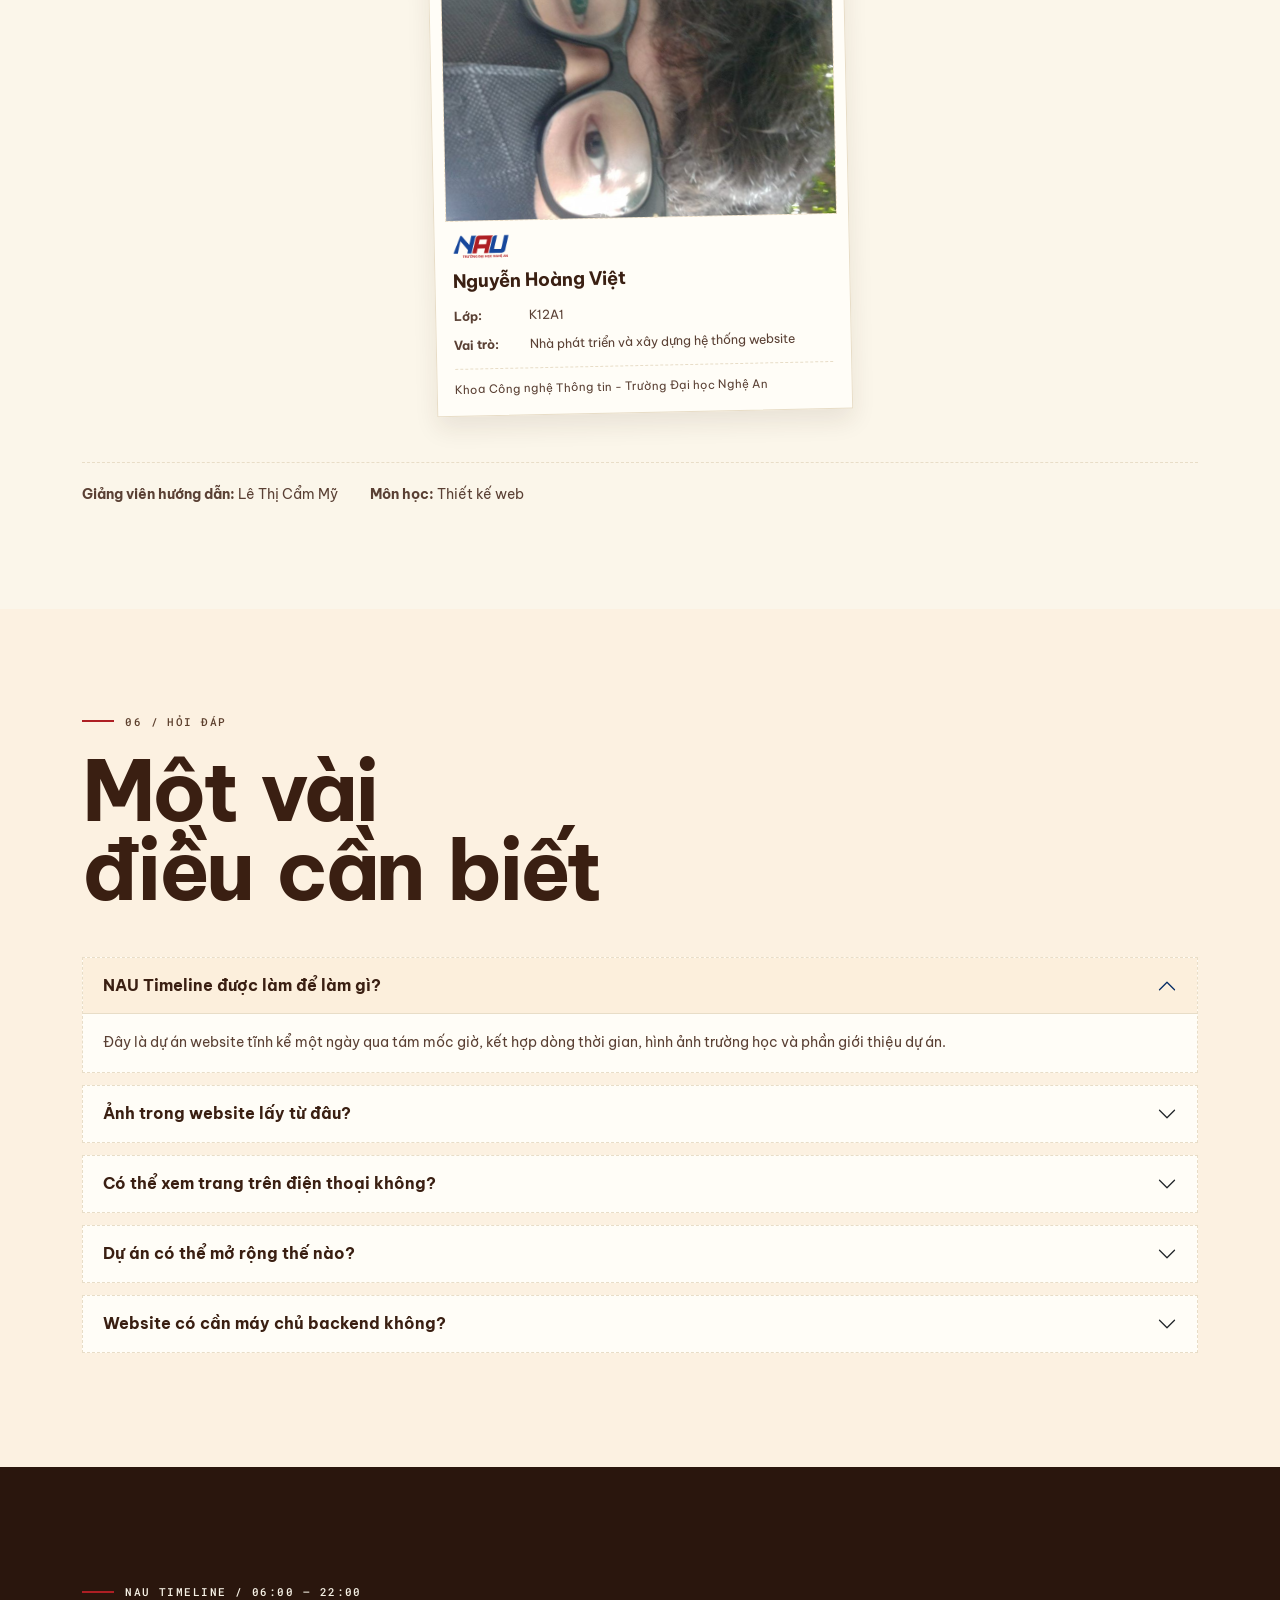
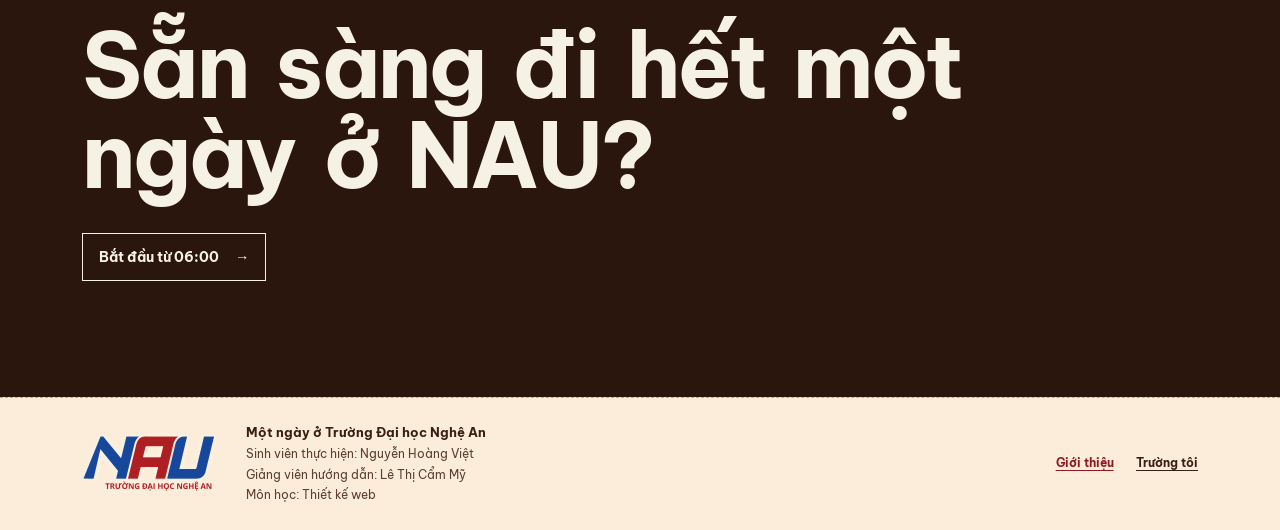
==== commit 93a2013e: "Remove MSV from member details in index.html Removed the MSV information from the member details sec" ====
--- a/index.html
+++ b/index.html
@@ -469,7 +469,6 @@
                   <img src="assets/logo/logo-sm.png" alt="Logo chữ NAU" width="264" height="109">
                   <h3>Nguyễn Hoàng Việt</h3>
                   <dl>
-                    <div><dt>MSV:</dt><dd>25ATT178</dd></div>
                     <div><dt>Lớp:</dt><dd>K12A1</dd></div>
                     <div><dt>Vai trò:</dt><dd>Nhà phát triển và xây dựng hệ thống website</dd></div>
                   </dl>
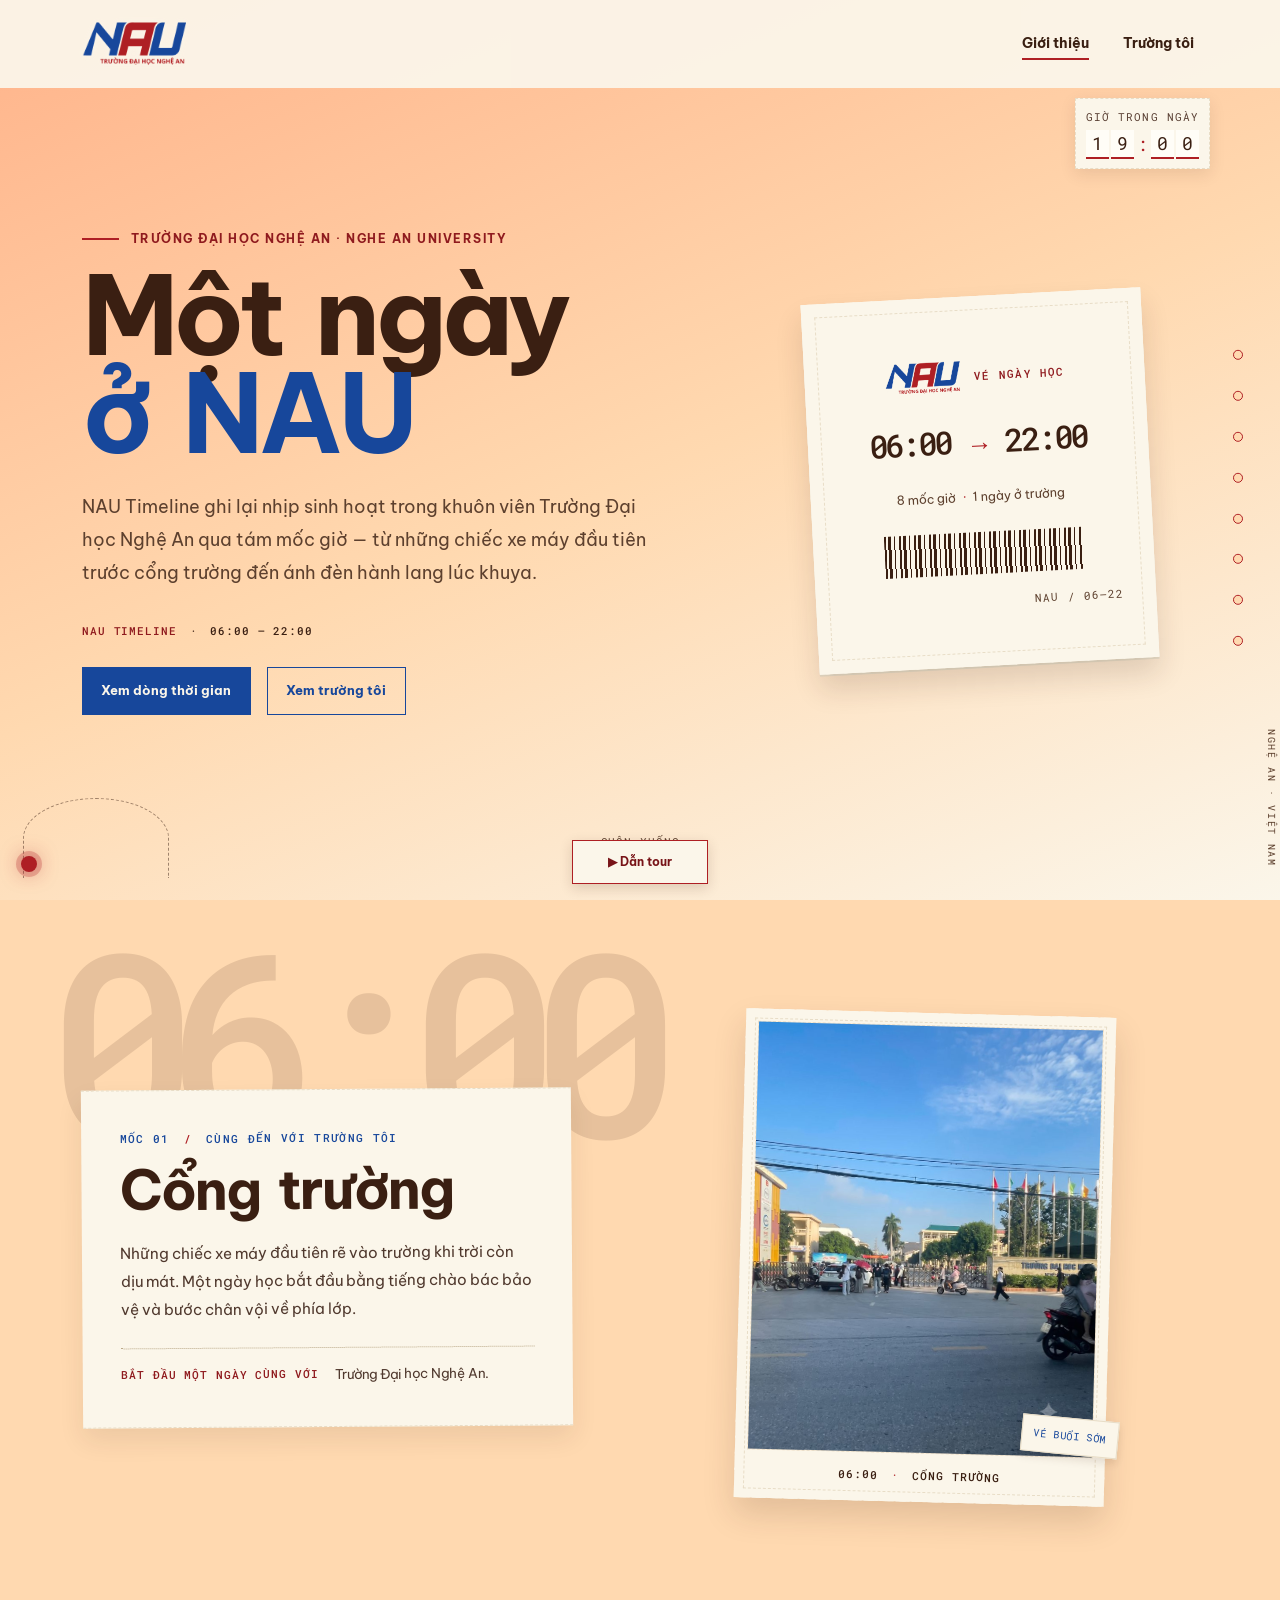
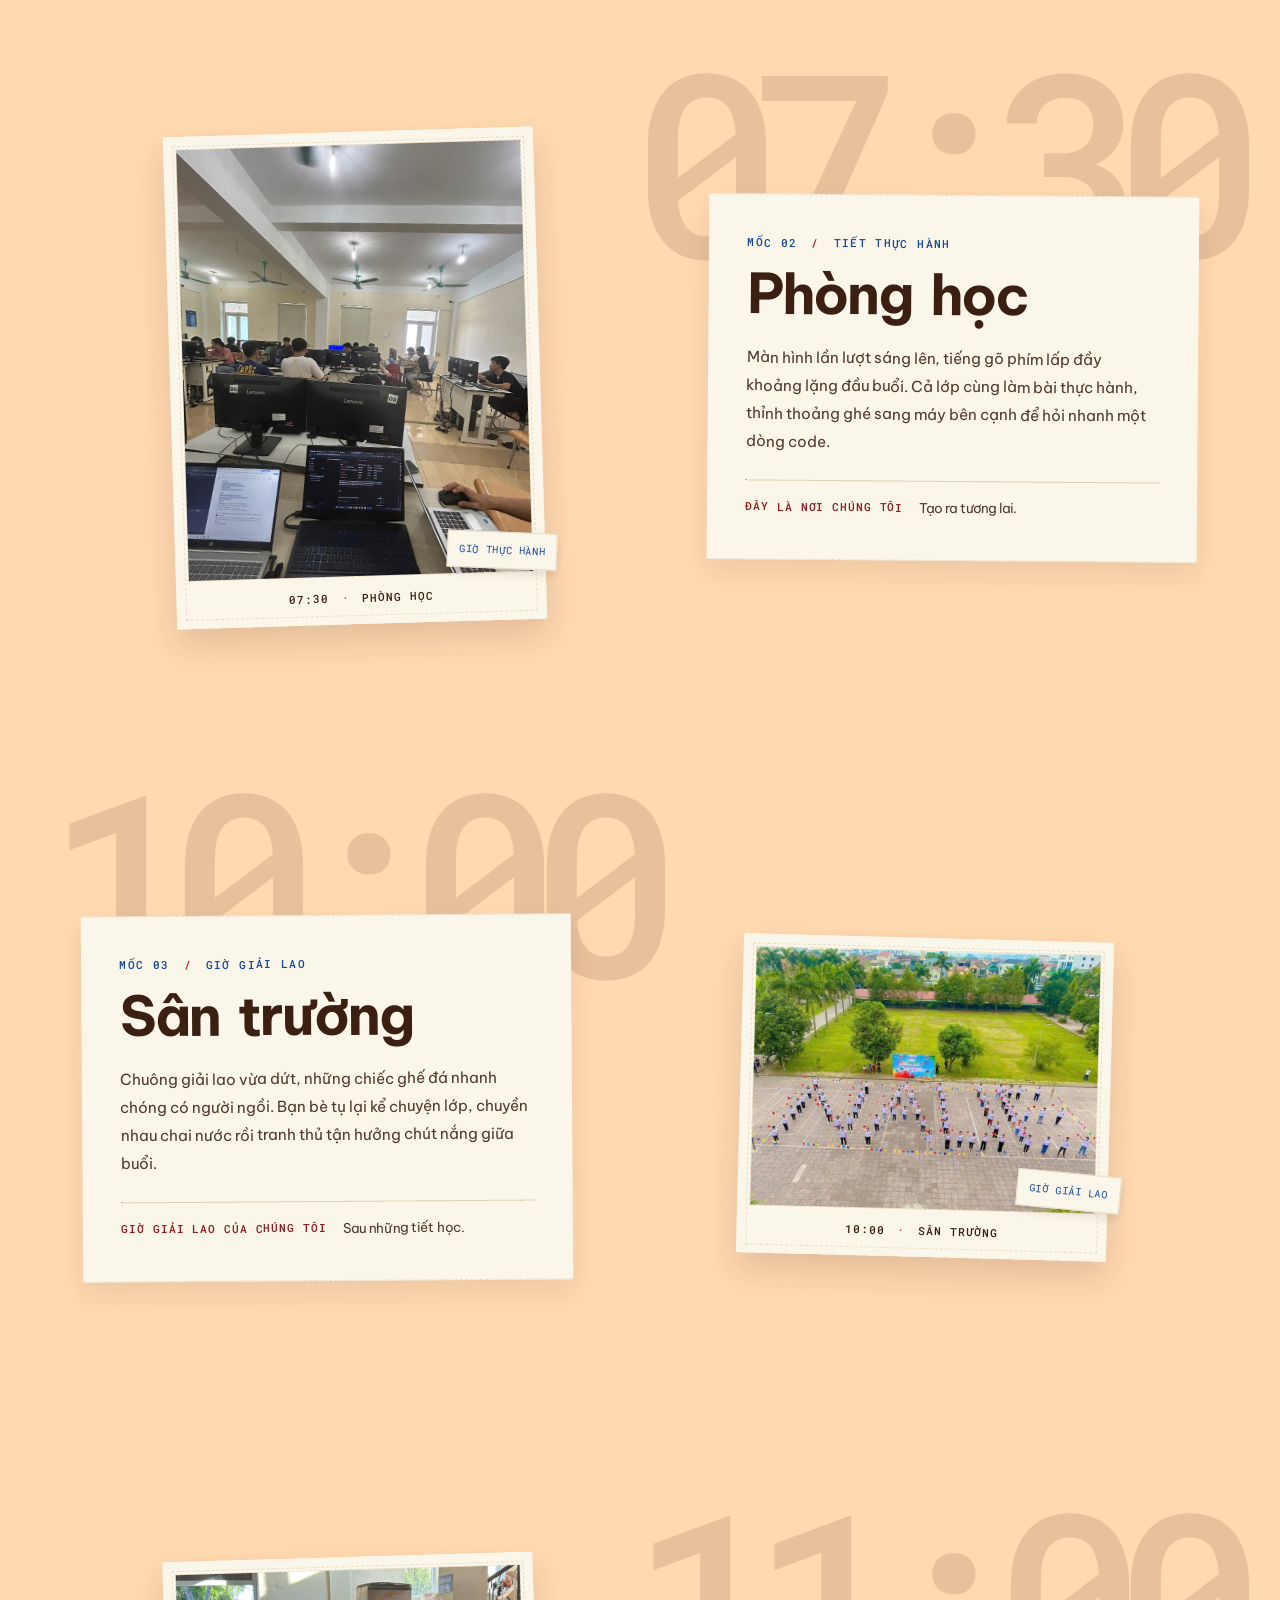
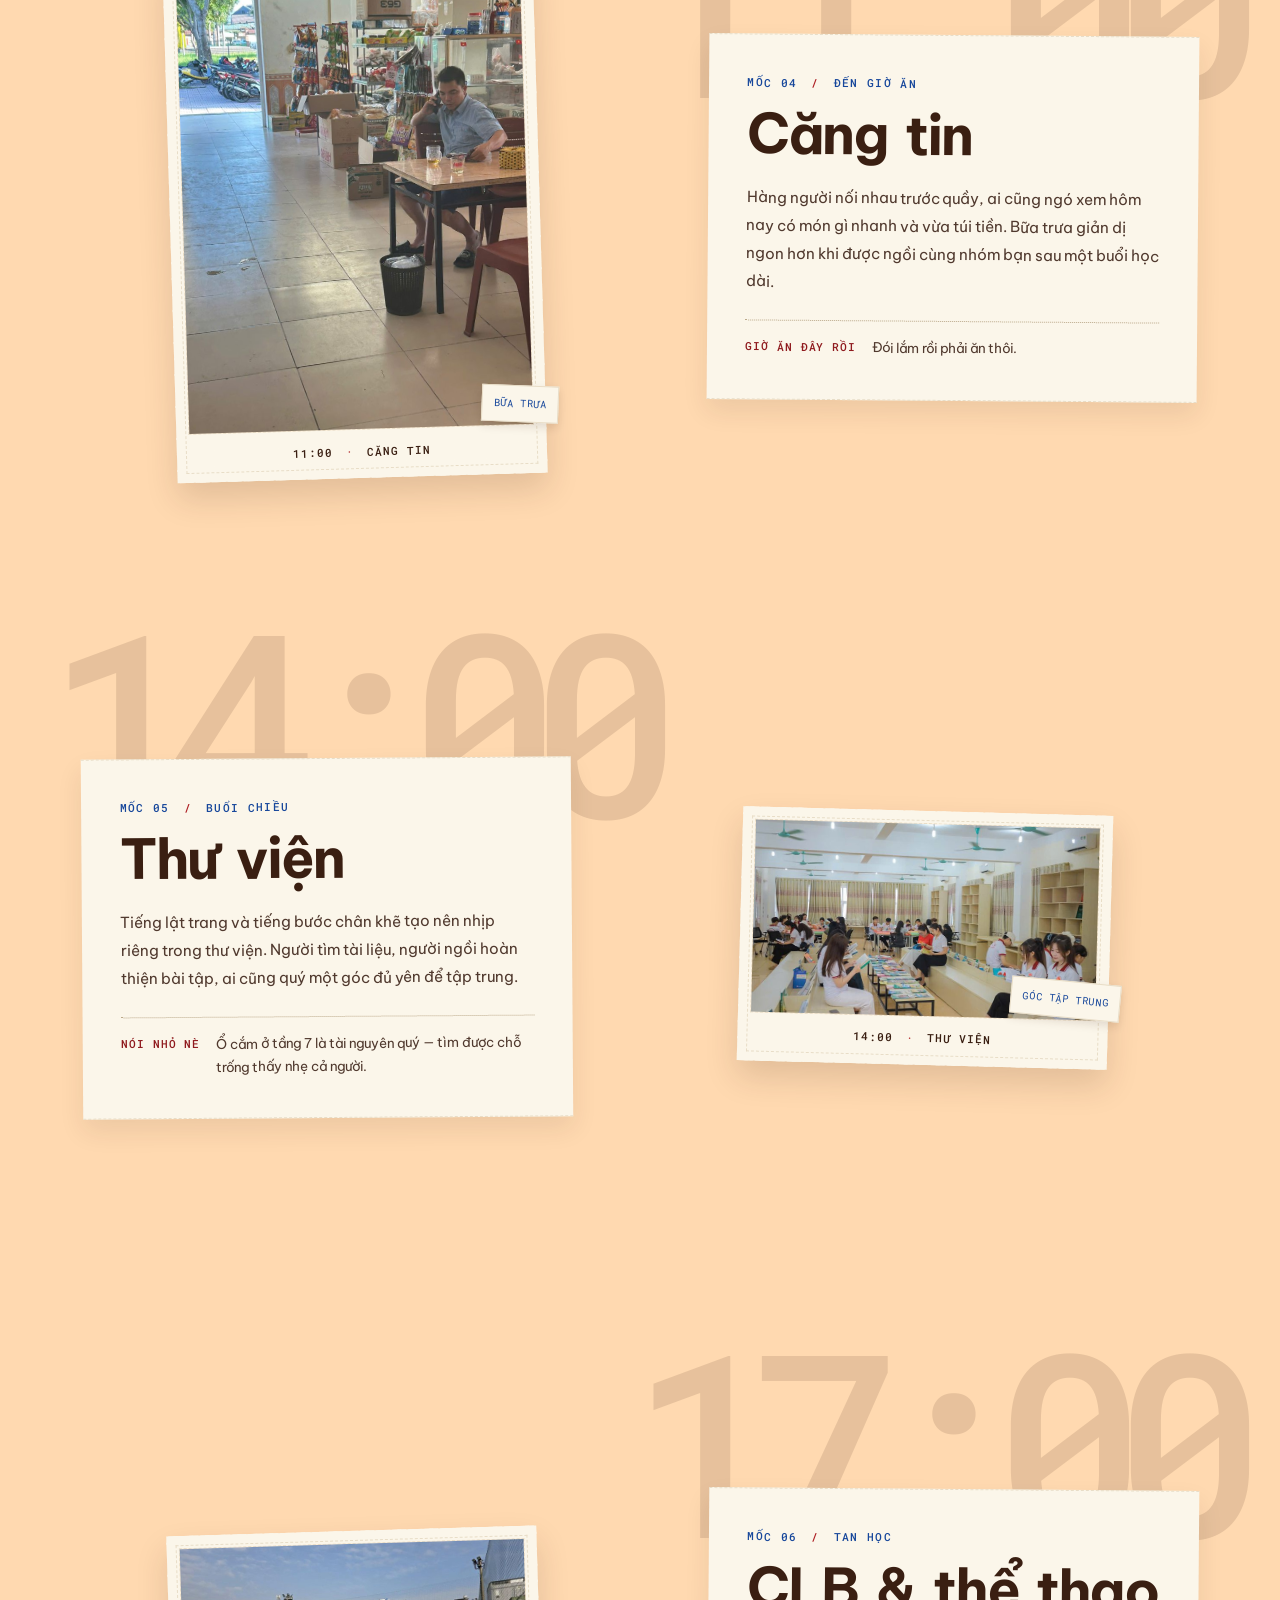
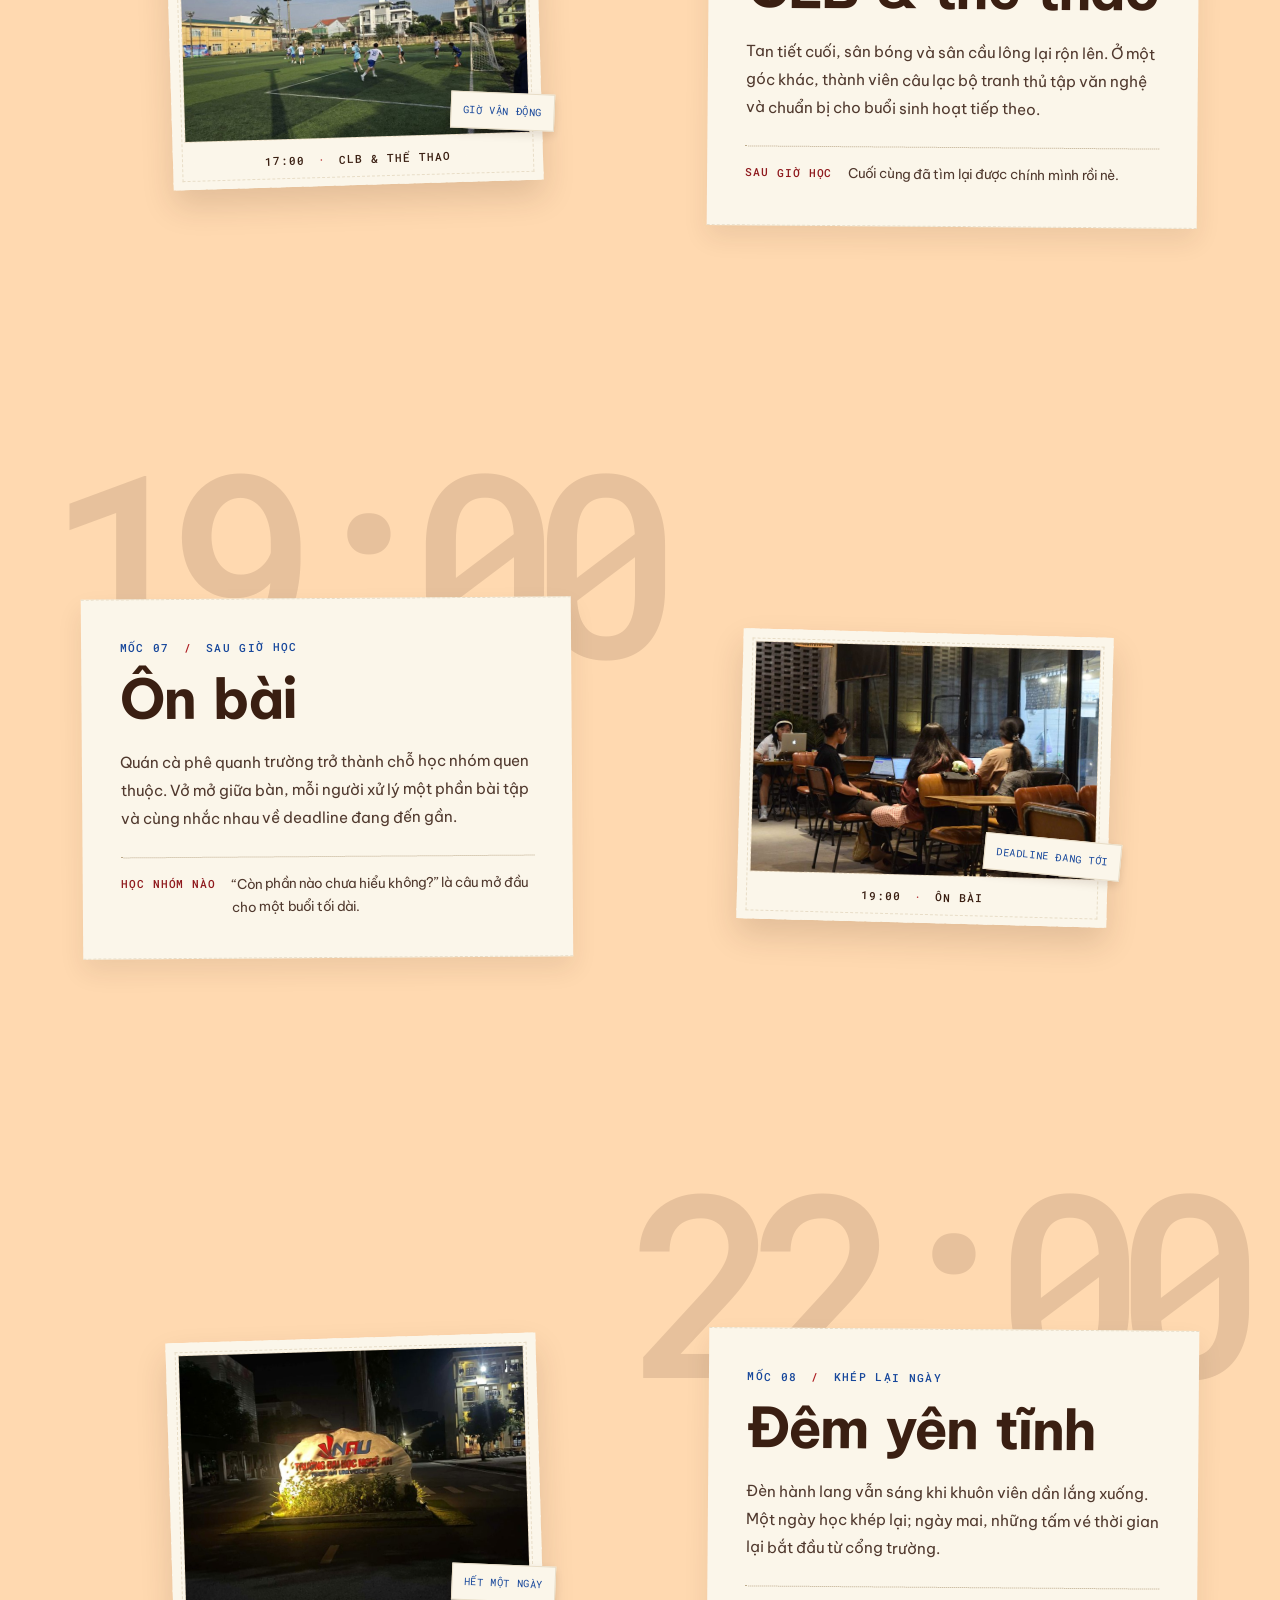
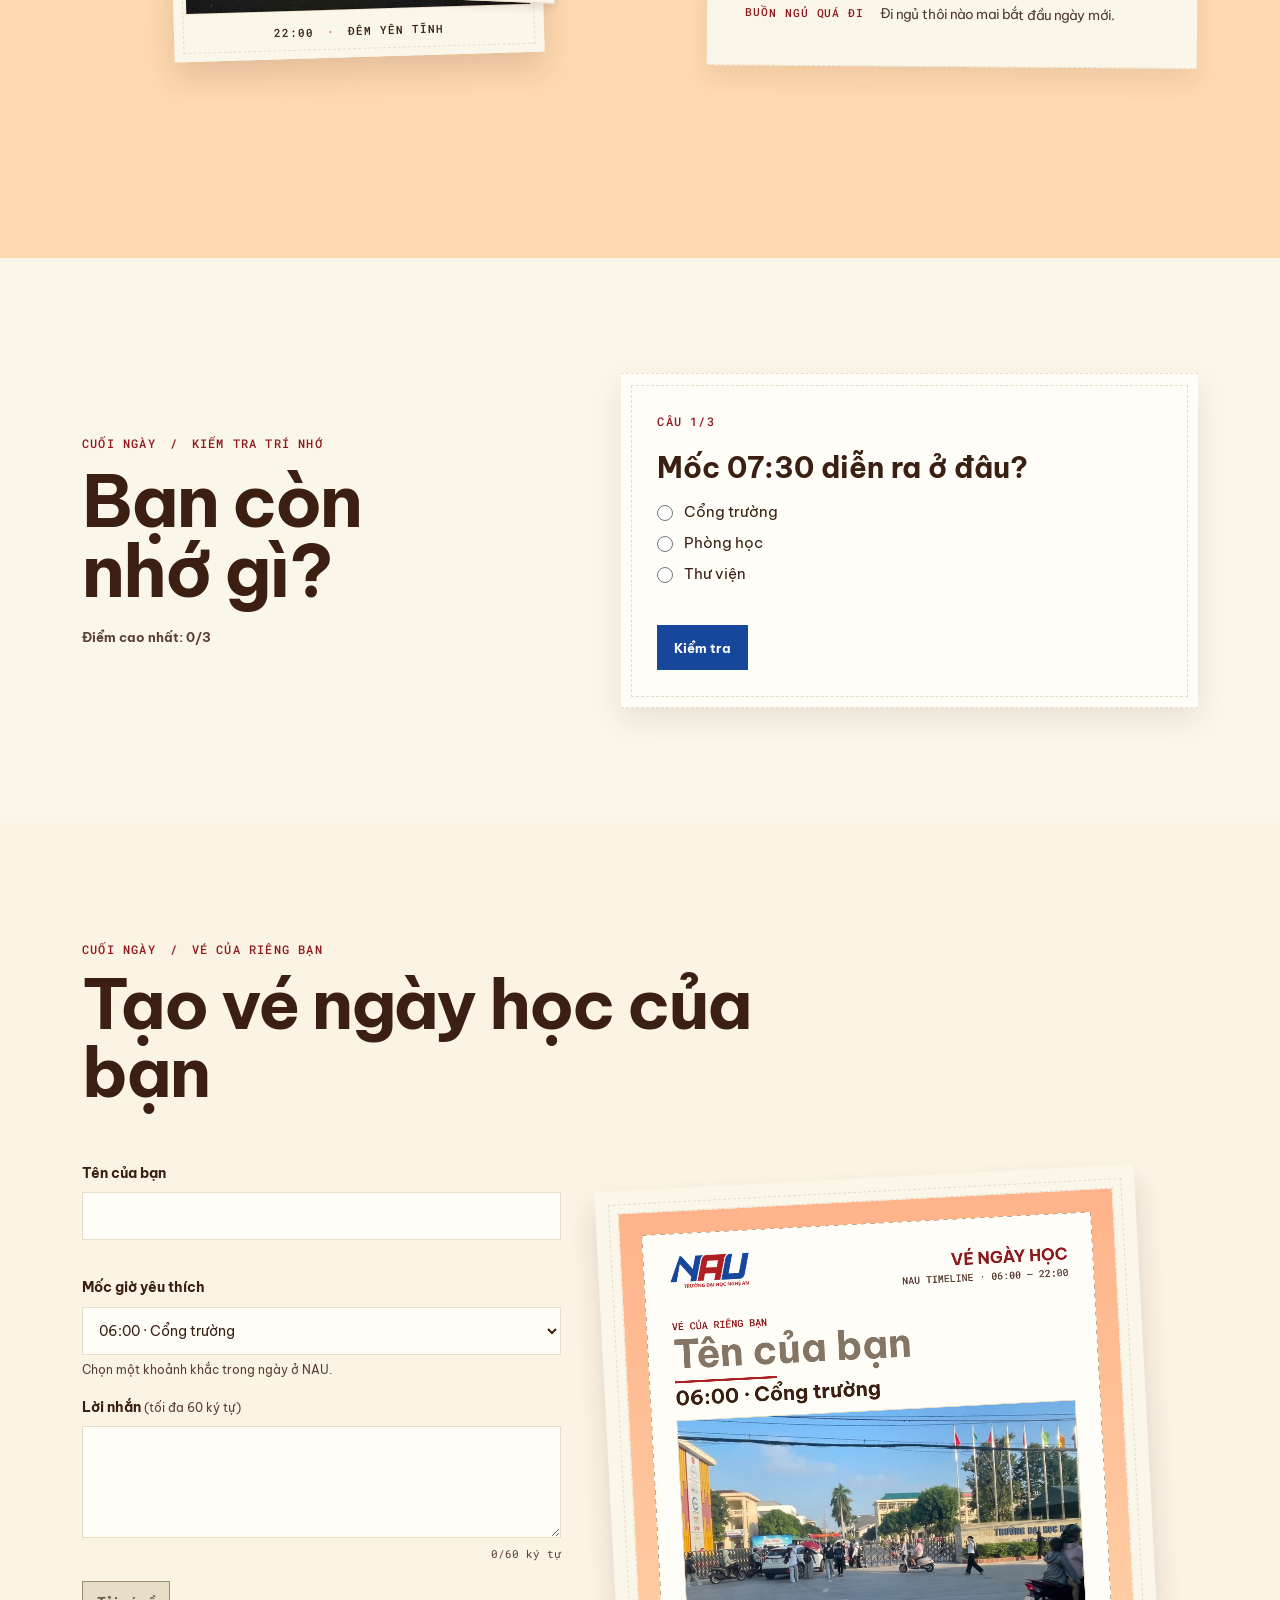
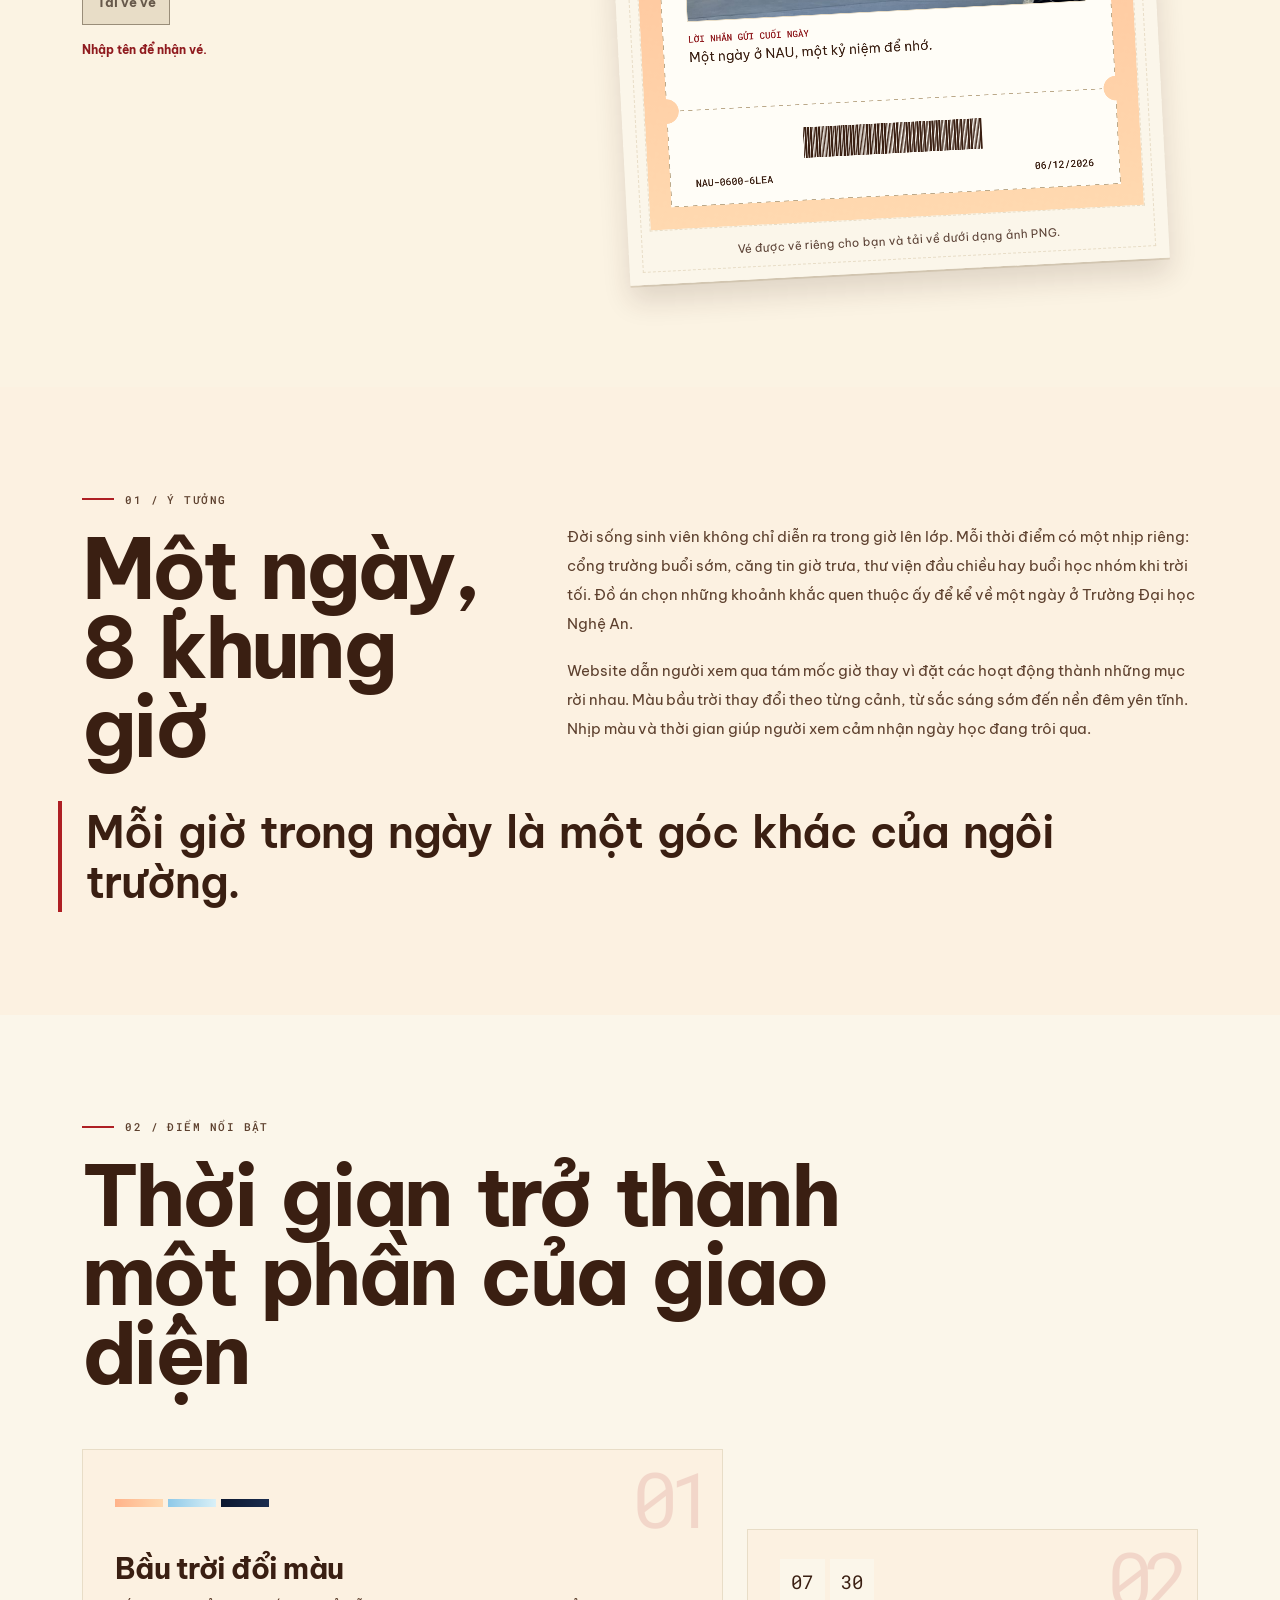
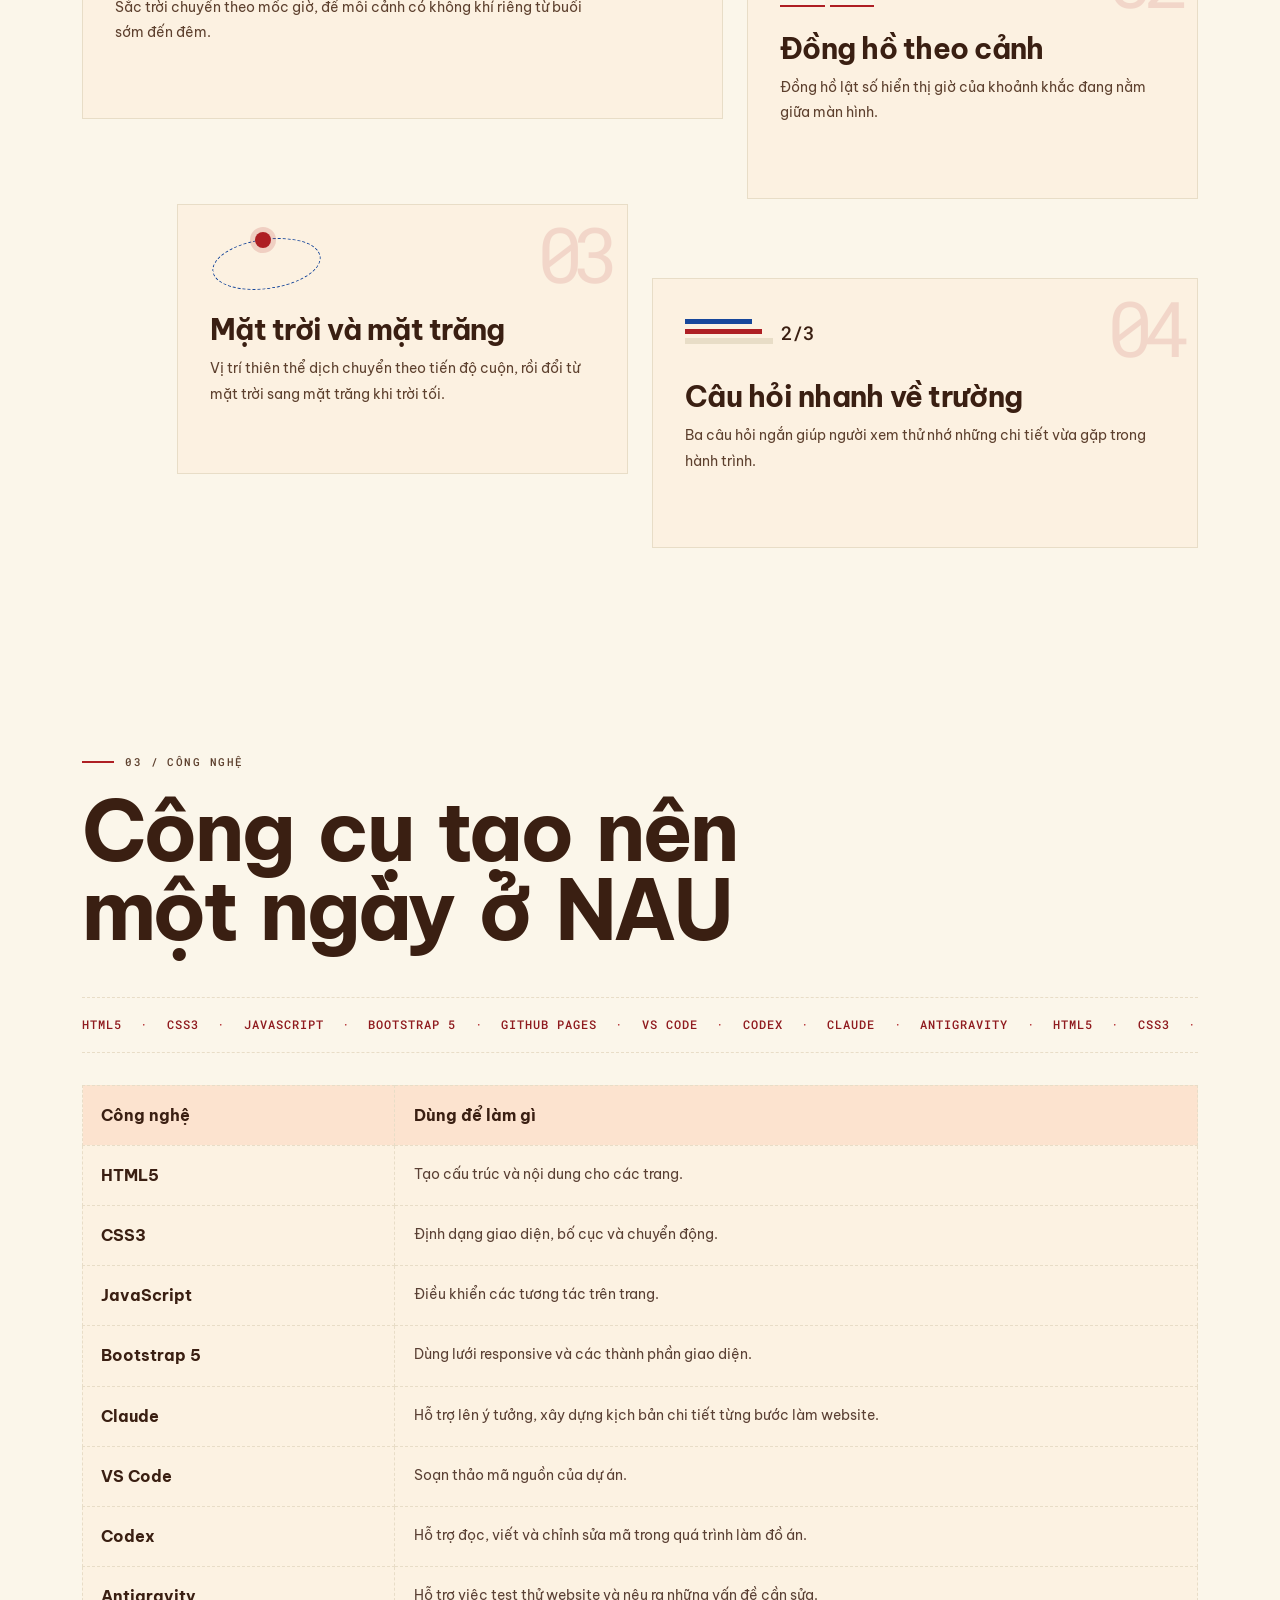
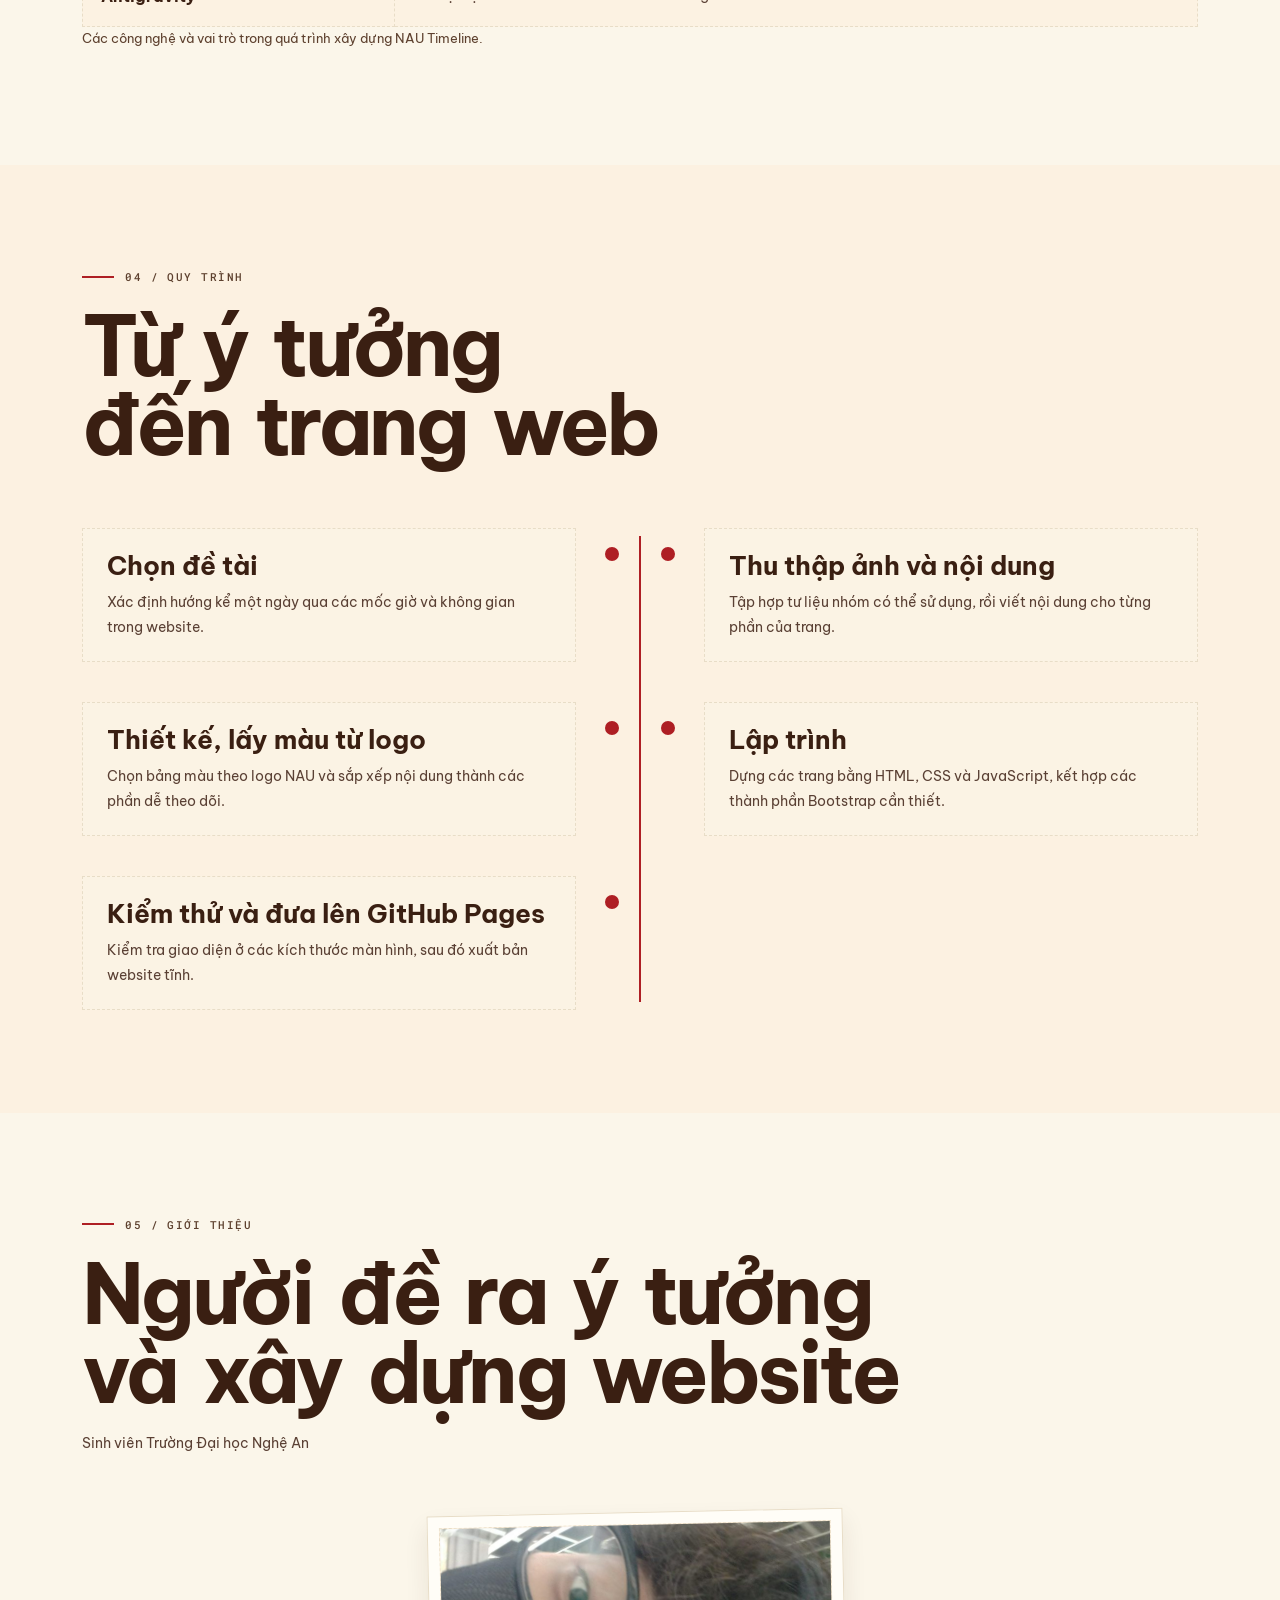
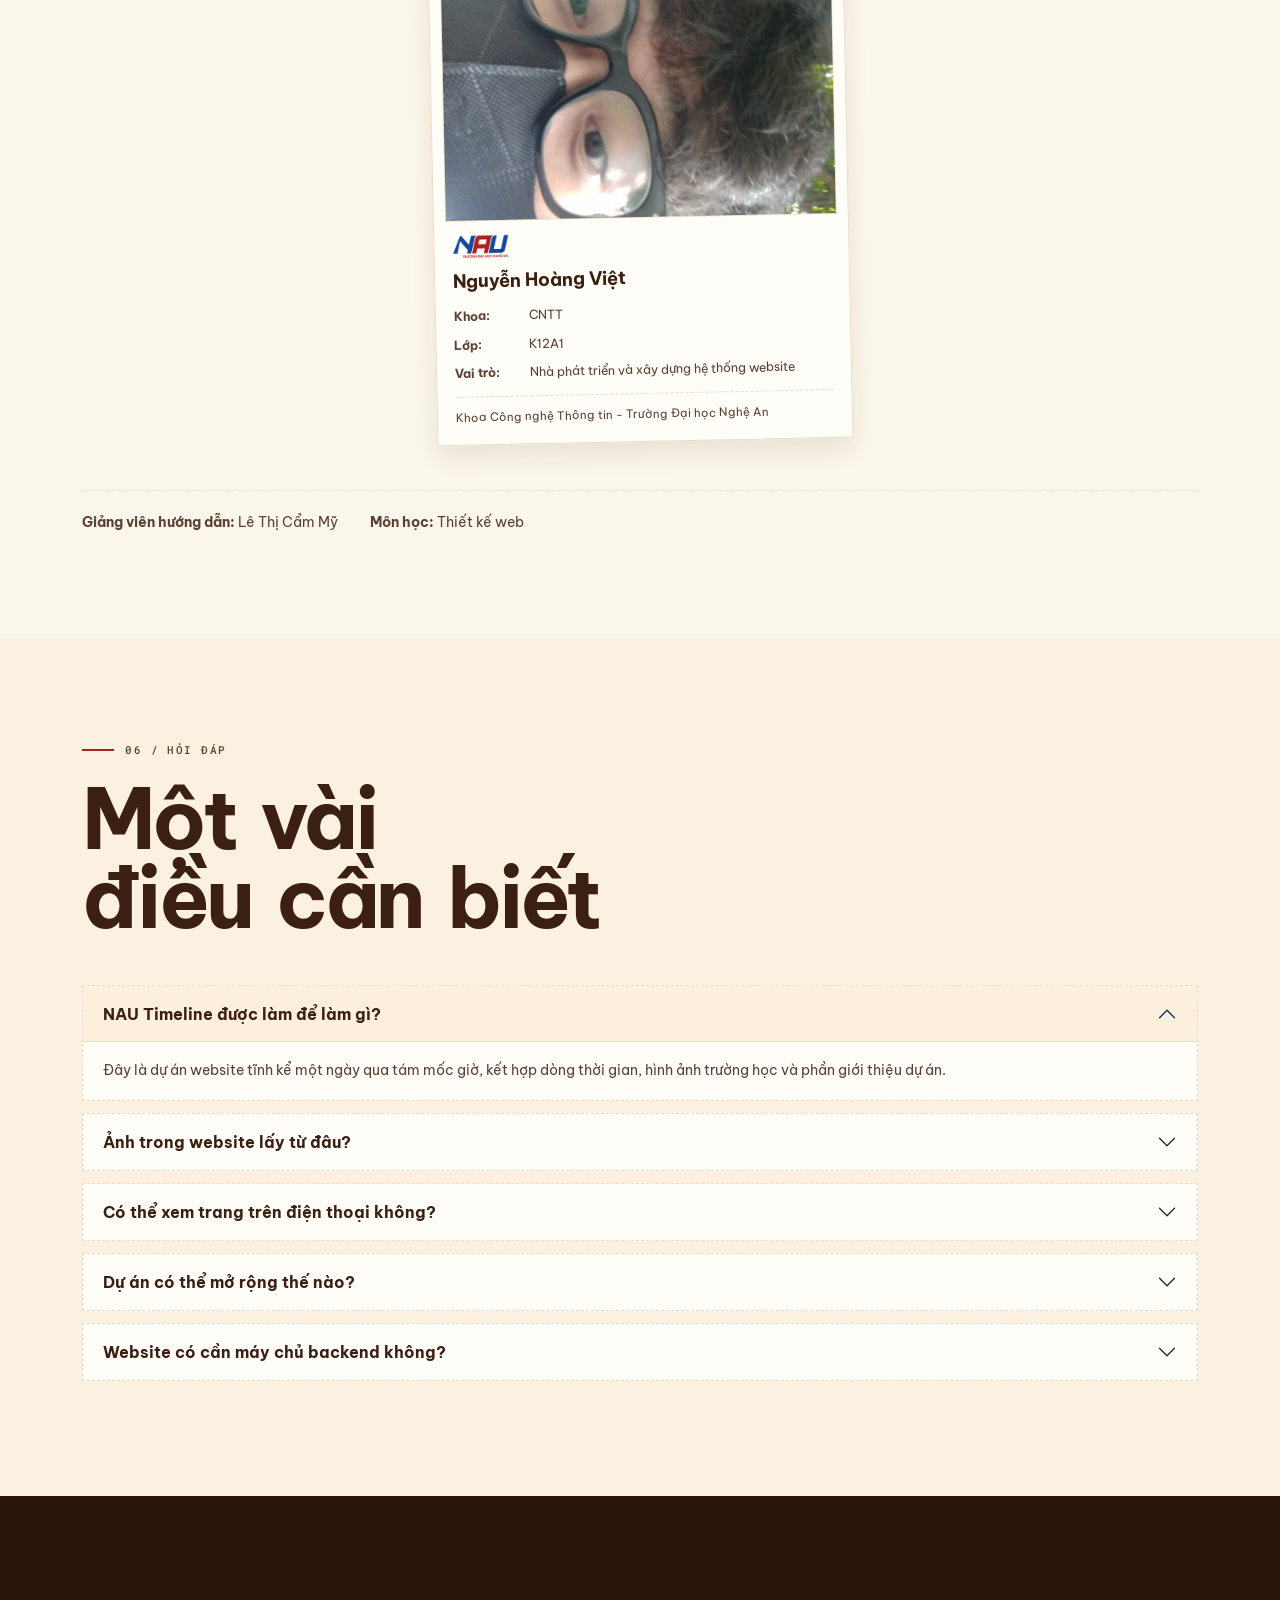
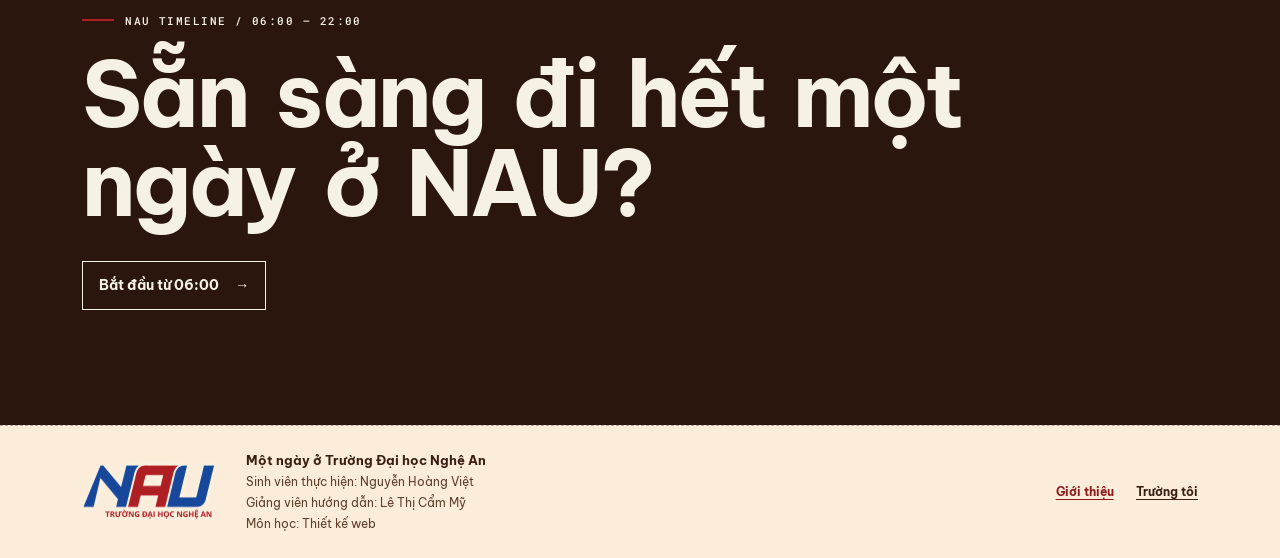
==== commit 625a47db: "Update index.html" ====
--- a/index.html
+++ b/index.html
@@ -469,6 +469,7 @@
                   <img src="assets/logo/logo-sm.png" alt="Logo chữ NAU" width="264" height="109">
                   <h3>Nguyễn Hoàng Việt</h3>
                   <dl>
+                    <div><dt>Khoa:</dt><dd>CNTT</dd></div>
                     <div><dt>Lớp:</dt><dd>K12A1</dd></div>
                     <div><dt>Vai trò:</dt><dd>Nhà phát triển và xây dựng hệ thống website</dd></div>
                   </dl>
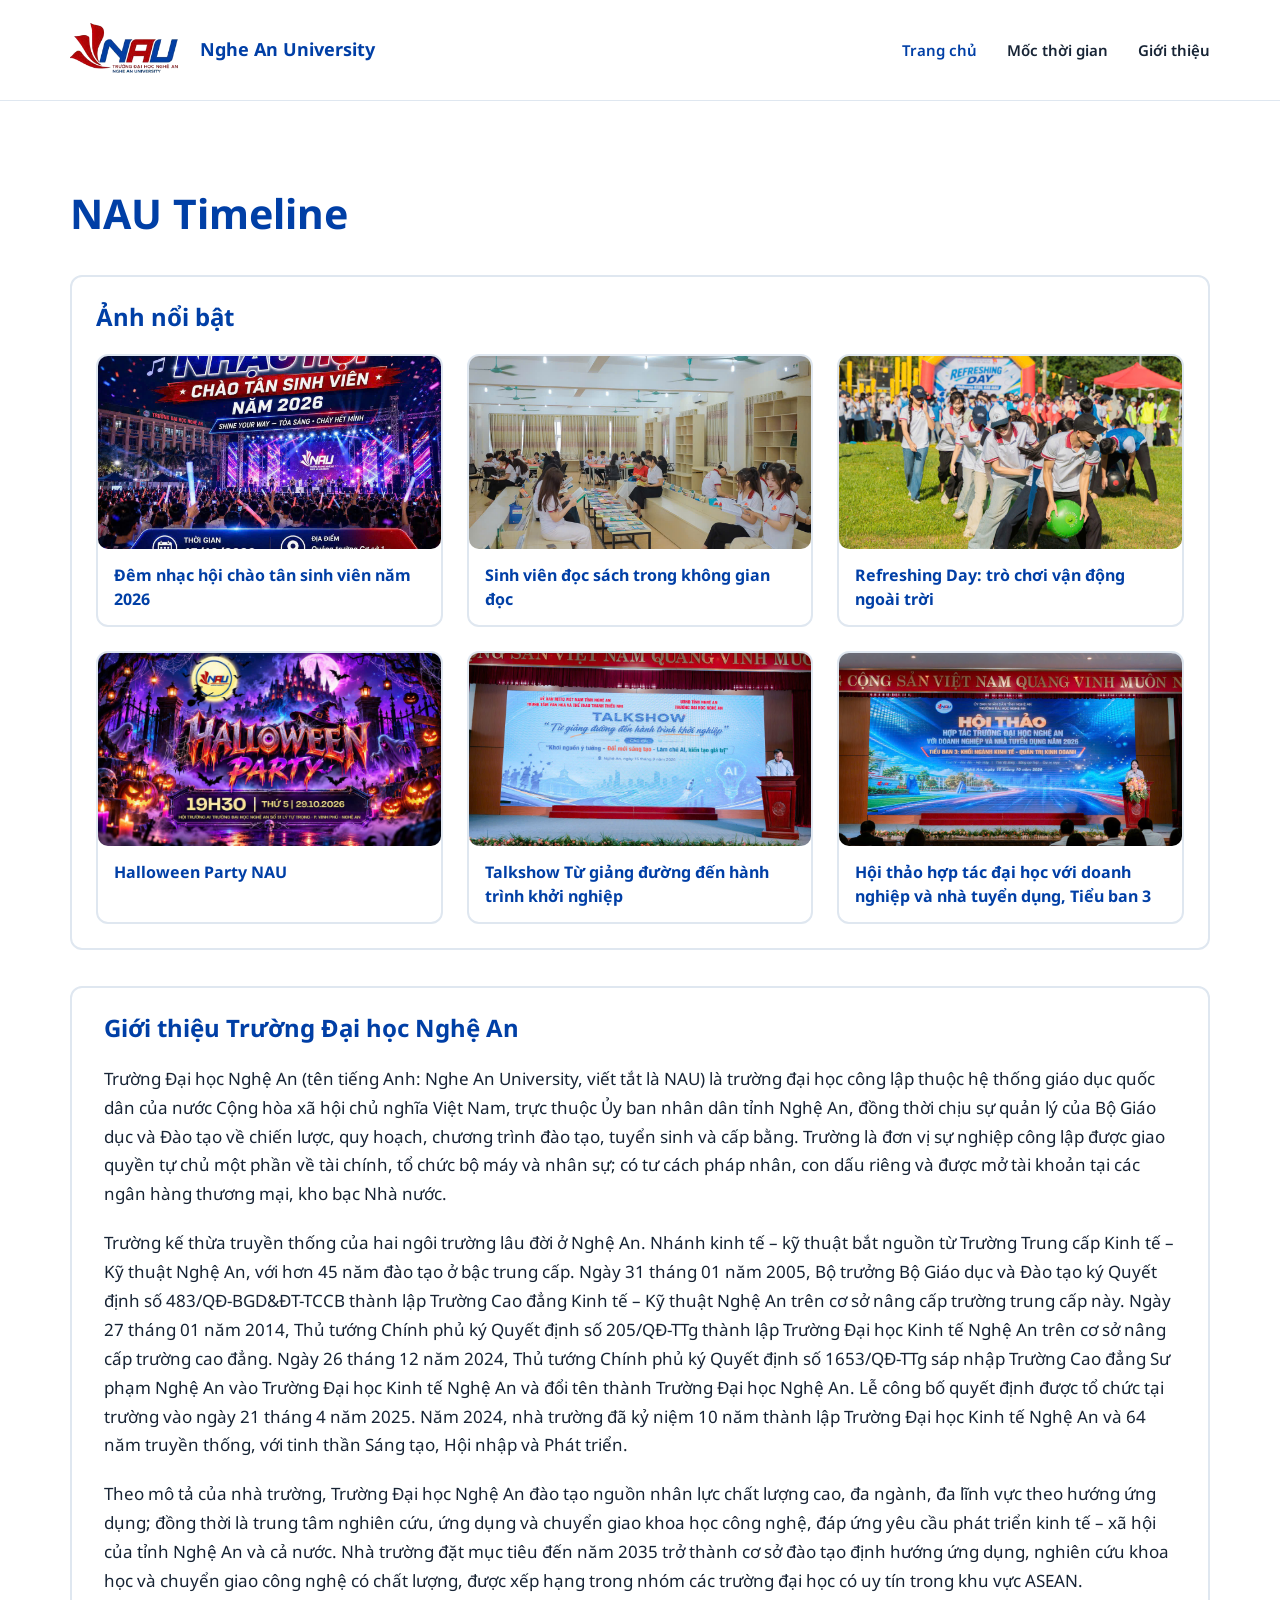
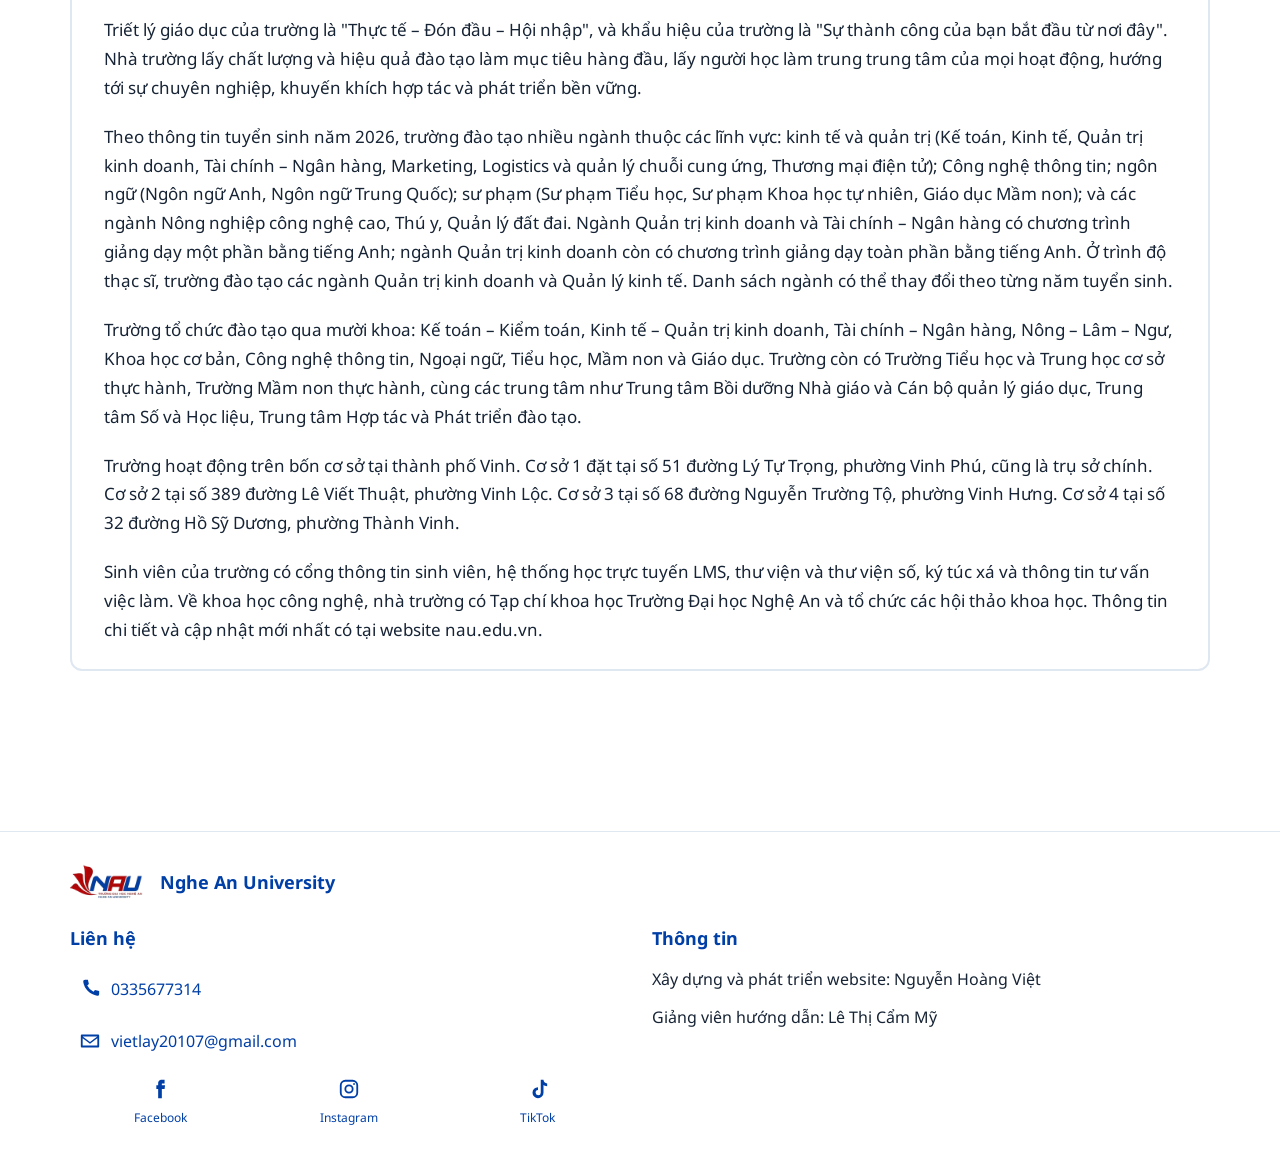
==== commit d3386208: "first commit" ====
--- a/index.html
+++ b/index.html
@@ -1,585 +1,138 @@
-<!doctype html>
+<!DOCTYPE html>
 <html lang="vi">
-  <head>
-    <meta charset="utf-8">
-    <meta name="viewport" content="width=device-width, initial-scale=1">
-    <meta name="description" content="NAU Timeline — Một ngày ở Trường Đại học Nghệ An">
-    <meta name="theme-color" content="#f6f1e5">
-    <title>NAU Timeline — Một ngày ở Trường Đại học Nghệ An</title>
-    <link rel="canonical" href="https://vietlay250107-code.github.io/nau-timeline/">
-    <meta property="og:title" content="NAU Timeline — Một ngày ở Trường Đại học Nghệ An">
-    <meta property="og:description" content="NAU Timeline ghi lại nhịp sinh hoạt trong khuôn viên Trường Đại học Nghệ An qua tám mốc giờ từ 06:00 đến 22:00.">
-    <meta property="og:type" content="website">
-    <meta property="og:url" content="https://vietlay250107-code.github.io/nau-timeline/">
-    <meta property="og:image" content="assets/img/og-image.jpg">
-    <meta name="twitter:card" content="summary_large_image">
-    <meta name="twitter:title" content="NAU Timeline — Một ngày ở Trường Đại học Nghệ An">
-    <meta name="twitter:description" content="NAU Timeline ghi lại nhịp sinh hoạt trong khuôn viên Trường Đại học Nghệ An qua tám mốc giờ từ 06:00 đến 22:00.">
-    <meta name="twitter:image" content="assets/img/og-image.jpg">
-    <link rel="icon" href="assets/logo/favicon.ico" sizes="any">
-    <link rel="preconnect" href="https://fonts.googleapis.com">
-    <link rel="preconnect" href="https://fonts.gstatic.com" crossorigin>
-    <link href="https://fonts.googleapis.com/css2?family=Be+Vietnam+Pro:wght@400;500;600;700&family=Roboto+Mono:wght@400;500&display=swap" rel="stylesheet">
-    <link href="https://cdn.jsdelivr.net/npm/bootstrap@5.3.3/dist/css/bootstrap.min.css" rel="stylesheet" integrity="sha384-QWTKZyjpPEjISv5WaRU9OFeRpok6YctnYmDr5pNlyT2bRjXh0JMhjY6hW+ALEwIH" crossorigin="anonymous">
-    <link href="css/style.css" rel="stylesheet">
-    <link href="css/responsive.css" rel="stylesheet">
-    <link href="css/gioi-thieu.css" rel="stylesheet">
-    <link href="css/core.css" rel="stylesheet">
-    <link href="css/features.css" rel="stylesheet">
-  </head>
-  <body class="site-page site-page--home site-page--about">
-    <a class="skip-link" href="#main-content">Bỏ qua điều hướng, đến nội dung</a>
-
-    <header class="site-header fixed-top">
-      <nav class="navbar navbar-expand-md navbar-light site-nav" aria-label="Điều hướng chính">
-        <div class="container site-shell">
-          <a class="brand-lockup" href="#top" aria-label="NAU Timeline — Trang giới thiệu">
-            <img class="brand-lockup__image" src="assets/logo/logo-sm.png" alt="Logo chữ NAU — Trường Đại học Nghệ An" width="264" height="109">
+<head>
+  <meta charset="UTF-8">
+  <meta name="viewport" content="width=device-width, initial-scale=1.0">
+  <title>NAU Timeline</title>
+  <link rel="icon" type="image/png" href="./assets/logo/nau-logo.png">
+  <link rel="stylesheet" href="./assets/vendor/bootstrap-5.3/bootstrap.min.css">
+  <link rel="stylesheet" href="./css/styles.css">
+  <script src="./js/scripts.js" defer></script>
+</head>
+<body class="site-page">
+  <header class="site-header">
+    <nav class="site-container site-nav navbar navbar-expand-lg" aria-label="Điều hướng chính">
+      <a class="brand" href="./index.html" aria-label="Trang chủ NAU Timeline">
+        <img src="./assets/logo/nau-logo.png" alt="Logo NAU">
+        <span class="brand-name">Nghe An University</span>
+      </a>
+      <div class="desktop-menu">
+        <a href="./index.html" aria-current="page">Trang chủ</a>
+        <a href="./moc-thoi-gian.html">Mốc thời gian</a>
+        <a href="./nha-phat-trien.html">Giới thiệu</a>
+      </div>
+      <div class="mobile-menu">
+        <button class="mobile-menu-toggle" type="button" aria-expanded="false" aria-label="Mở menu" aria-controls="mobile-menu-panel">
+          <span class="hamburger" aria-hidden="true"><span></span><span></span><span></span></span>
+        </button>
+        <div class="mobile-menu-panel" id="mobile-menu-panel">
+          <a href="./index.html" aria-current="page">Trang chủ</a>
+          <a href="./moc-thoi-gian.html">Mốc thời gian</a>
+          <a href="./nha-phat-trien.html">Giới thiệu</a>
+        </div>
+      </div>
+    </nav>
+  </header>
+  <main class="site-container page-main home-main">
+    <h1 class="home-title reveal-target">NAU Timeline</h1>
+    <section class="featured-section" aria-labelledby="featured-title">
+      <h2 id="featured-title" class="reveal-target">Ảnh nổi bật</h2>
+      <div class="row g-4">
+        <div class="col-12 col-sm-6 col-lg-4">
+          <a class="photo-card featured-card" href="./anh.html?id=0630-03">
+            <div class="photo-card__media"><img class="img-fluid" src="./assets/img/su-kien/0630/03.jpg" alt="Hội thảo hợp tác Trường Đại học Nghệ An với doanh nghiệp"></div>
+            <span class="featured-card__title">Hội thảo hợp tác Trường Đại học Nghệ An với doanh nghiệp</span>
           </a>
-          <button class="navbar-toggler site-nav__toggle" type="button" data-bs-toggle="collapse" data-bs-target="#site-navigation" aria-controls="site-navigation" aria-expanded="false" aria-label="Mở hoặc đóng menu">
-            <span class="navbar-toggler-icon"></span>
-          </button>
-          <div class="collapse navbar-collapse site-nav__menu" id="site-navigation">
-            <ul class="navbar-nav ms-auto align-items-lg-center">
-              <li class="nav-item"><a class="nav-link site-nav__link" href="#top">Giới thiệu</a></li>
-              <li class="nav-item"><a class="nav-link site-nav__link" href="ban-do.html#ban-do">Trường tôi</a></li>
-            </ul>
-          </div>
         </div>
-      </nav>
-    </header>
-
-    <main class="about" id="main-content">
-      <section class="about-hero" id="top" aria-labelledby="page-title">
-        <div class="container">
-          <div class="row align-items-center g-5">
-            <div class="col-12 col-md-7 about-hero__copy">
-              <div class="page-lead">
-                <p class="eyebrow"><span class="eyebrow__rule" aria-hidden="true"></span> Trường Đại học Nghệ An · Nghe An University</p>
-                <h1 class="page-lead__title" id="page-title">Một ngày<br><span>ở NAU</span></h1>
-                <p class="page-lead__intro">NAU Timeline ghi lại nhịp sinh hoạt trong khuôn viên Trường Đại học Nghệ An qua tám mốc giờ — từ những chiếc xe máy đầu tiên trước cổng trường đến ánh đèn hành lang lúc khuya.</p>
-                <p class="home-hero__meta"><span>NAU TIMELINE</span><span aria-hidden="true">·</span><span>06:00 — 22:00</span></p>
-                <div class="about-hero__actions about__reveal">
-                  <a class="about__button about__button--primary" href="#timeline">Xem dòng thời gian</a>
-                  <a class="about__button about__button--outline" href="ban-do.html">Xem trường tôi</a>
-                </div>
+        <div class="col-12 col-sm-6 col-lg-4">
+          <a class="photo-card featured-card" href="./anh.html?id=0630-07">
+            <div class="photo-card__media"><img class="img-fluid" src="./assets/img/su-kien/0630/07.jpg" alt="Múa lân tại điểm check-in tân sinh viên NAU"></div>
+            <span class="featured-card__title">Múa lân tại điểm check-in tân sinh viên NAU</span>
+          </a>
+        </div>
+        <div class="col-12 col-sm-6 col-lg-4">
+          <a class="photo-card featured-card" href="./anh.html?id=0900-01">
+            <div class="photo-card__media"><img class="img-fluid" src="./assets/img/su-kien/0900/01.jpg" alt="Giải bóng chuyền nam, nữ sinh viên mở rộng năm 2026"></div>
+            <span class="featured-card__title">Giải bóng chuyền nam, nữ sinh viên mở rộng năm 2026</span>
+          </a>
+        </div>
+        <div class="col-12 col-sm-6 col-lg-4">
+          <a class="photo-card featured-card" href="./anh.html?id=1530-02">
+            <div class="photo-card__media"><img class="img-fluid" src="./assets/img/su-kien/1530/02.jpg" alt="Refreshing Day: trò chơi vận động ngoài trời"></div>
+            <span class="featured-card__title">Refreshing Day: trò chơi vận động ngoài trời</span>
+          </a>
+        </div>
+        <div class="col-12 col-sm-6 col-lg-4">
+          <a class="photo-card featured-card" href="./anh.html?id=1900-02">
+            <div class="photo-card__media"><img class="img-fluid" src="./assets/img/su-kien/1900/02.jpg" alt="Biển tên Trường Đại học Nghệ An về đêm"></div>
+            <span class="featured-card__title">Biển tên Trường Đại học Nghệ An về đêm</span>
+          </a>
+        </div>
+        <div class="col-12 col-sm-6 col-lg-4">
+          <a class="photo-card featured-card" href="./anh.html?id=1900-04">
+            <div class="photo-card__media"><img class="img-fluid" src="./assets/img/su-kien/1900/04.jpg" alt="Đêm hội trăng rằm"></div>
+            <span class="featured-card__title">Đêm hội trăng rằm</span>
+          </a>
+        </div>
+      </div>
+    </section>
+    <section class="university-intro full-width-copy reveal-target" aria-labelledby="university-intro-title">
+      <h2 id="university-intro-title">Giới thiệu Trường Đại học Nghệ An</h2>
+      <p>Trường Đại học Nghệ An (tên tiếng Anh: Nghe An University, viết tắt là NAU) là trường đại học công lập thuộc hệ thống giáo dục quốc dân của nước Cộng hòa xã hội chủ nghĩa Việt Nam, trực thuộc Ủy ban nhân dân tỉnh Nghệ An, đồng thời chịu sự quản lý của Bộ Giáo dục và Đào tạo về chiến lược, quy hoạch, chương trình đào tạo, tuyển sinh và cấp bằng. Trường là đơn vị sự nghiệp công lập được giao quyền tự chủ một phần về tài chính, tổ chức bộ máy và nhân sự; có tư cách pháp nhân, con dấu riêng và được mở tài khoản tại các ngân hàng thương mại, kho bạc Nhà nước.</p>
+      <p>Trường kế thừa truyền thống của hai ngôi trường lâu đời ở Nghệ An. Nhánh kinh tế – kỹ thuật bắt nguồn từ Trường Trung cấp Kinh tế – Kỹ thuật Nghệ An, với hơn 45 năm đào tạo ở bậc trung cấp. Ngày 31 tháng 01 năm 2005, Bộ trưởng Bộ Giáo dục và Đào tạo ký Quyết định số 483/QĐ-BGD&amp;ĐT-TCCB thành lập Trường Cao đẳng Kinh tế – Kỹ thuật Nghệ An trên cơ sở nâng cấp trường trung cấp này. Ngày 27 tháng 01 năm 2014, Thủ tướng Chính phủ ký Quyết định số 205/QĐ-TTg thành lập Trường Đại học Kinh tế Nghệ An trên cơ sở nâng cấp trường cao đẳng. Ngày 26 tháng 12 năm 2024, Thủ tướng Chính phủ ký Quyết định số 1653/QĐ-TTg sáp nhập Trường Cao đẳng Sư phạm Nghệ An vào Trường Đại học Kinh tế Nghệ An và đổi tên thành Trường Đại học Nghệ An. Lễ công bố quyết định được tổ chức tại trường vào ngày 21 tháng 4 năm 2025. Năm 2024, nhà trường đã kỷ niệm 10 năm thành lập Trường Đại học Kinh tế Nghệ An và 64 năm truyền thống, với tinh thần Sáng tạo, Hội nhập và Phát triển.</p>
+      <p>Theo mô tả của nhà trường, Trường Đại học Nghệ An đào tạo nguồn nhân lực chất lượng cao, đa ngành, đa lĩnh vực theo hướng ứng dụng; đồng thời là trung tâm nghiên cứu, ứng dụng và chuyển giao khoa học công nghệ, đáp ứng yêu cầu phát triển kinh tế – xã hội của tỉnh Nghệ An và cả nước. Nhà trường đặt mục tiêu đến năm 2035 trở thành cơ sở đào tạo định hướng ứng dụng, nghiên cứu khoa học và chuyển giao công nghệ có chất lượng, được xếp hạng trong nhóm các trường đại học có uy tín trong khu vực ASEAN.</p>
+      <p>Triết lý giáo dục của trường là "Thực tế – Đón đầu – Hội nhập", và khẩu hiệu của trường là "Sự thành công của bạn bắt đầu từ nơi đây". Nhà trường lấy chất lượng và hiệu quả đào tạo làm mục tiêu hàng đầu, lấy người học làm trung trung tâm của mọi hoạt động, hướng tới sự chuyên nghiệp, khuyến khích hợp tác và phát triển bền vững.</p>
+      <p>Theo thông tin tuyển sinh năm 2026, trường đào tạo nhiều ngành thuộc các lĩnh vực: kinh tế và quản trị (Kế toán, Kinh tế, Quản trị kinh doanh, Tài chính – Ngân hàng, Marketing, Logistics và quản lý chuỗi cung ứng, Thương mại điện tử); Công nghệ thông tin; ngôn ngữ (Ngôn ngữ Anh, Ngôn ngữ Trung Quốc); sư phạm (Sư phạm Tiểu học, Sư phạm Khoa học tự nhiên, Giáo dục Mầm non); và các ngành Nông nghiệp công nghệ cao, Thú y, Quản lý đất đai. Ngành Quản trị kinh doanh và Tài chính – Ngân hàng có chương trình giảng dạy một phần bằng tiếng Anh; ngành Quản trị kinh doanh còn có chương trình giảng dạy toàn phần bằng tiếng Anh. Ở trình độ thạc sĩ, trường đào tạo các ngành Quản trị kinh doanh và Quản lý kinh tế. Danh sách ngành có thể thay đổi theo từng năm tuyển sinh.</p>
+      <p>Trường tổ chức đào tạo qua mười khoa: Kế toán – Kiểm toán, Kinh tế – Quản trị kinh doanh, Tài chính – Ngân hàng, Nông – Lâm – Ngư, Khoa học cơ bản, Công nghệ thông tin, Ngoại ngữ, Tiểu học, Mầm non và Giáo dục. Trường còn có Trường Tiểu học và Trung học cơ sở thực hành, Trường Mầm non thực hành, cùng các trung tâm như Trung tâm Bồi dưỡng Nhà giáo và Cán bộ quản lý giáo dục, Trung tâm Số và Học liệu, Trung tâm Hợp tác và Phát triển đào tạo.</p>
+      <p>Trường hoạt động trên bốn cơ sở tại thành phố Vinh. Cơ sở 1 đặt tại số 51 đường Lý Tự Trọng, phường Vinh Phú, cũng là trụ sở chính. Cơ sở 2 tại số 389 đường Lê Viết Thuật, phường Vinh Lộc. Cơ sở 3 tại số 68 đường Nguyễn Trường Tộ, phường Vinh Hưng. Cơ sở 4 tại số 32 đường Hồ Sỹ Dương, phường Thành Vinh.</p>
+      <p>Sinh viên của trường có cổng thông tin sinh viên, hệ thống học trực tuyến LMS, thư viện và thư viện số, ký túc xá và thông tin tư vấn việc làm. Về khoa học công nghệ, nhà trường có Tạp chí khoa học Trường Đại học Nghệ An và tổ chức các hội thảo khoa học. Thông tin chi tiết và cập nhật mới nhất có tại website nau.edu.vn.</p>
+    </section>
+  </main>
+  <footer class="site-footer">
+    <div class="site-container">
+      <div class="footer-brand">
+        <img class="footer-logo" src="./assets/logo/nau-logo.png" alt="">
+        <span class="brand-name">Nghe An University</span>
+      </div>
+      <div class="row g-4 footer-grid">
+        <div class="col-12 col-md-6 footer-info-column">
+          <section class="footer-card footer-info" aria-labelledby="footer-info-title">
+            <h2 id="footer-info-title">Thông tin</h2>
+            <p>Xây dựng và phát triển website: Nguyễn Hoàng Việt</p>
+            <p>Giảng viên hướng dẫn: Lê Thị Cẩm Mỹ</p>
+          </section>
+        </div>
+        <div class="col-12 col-md-6 footer-contact-column">
+          <section class="footer-card" aria-labelledby="footer-contact-title">
+            <h2 id="footer-contact-title">Liên hệ</h2>
+            <div class="footer-contact">
+              <span class="footer-link footer-placeholder" data-contact="hotline">
+                <svg class="footer-icon" viewBox="0 0 24 24" width="24" height="24" aria-hidden="true" focusable="false" fill="currentColor"><path d="M6.6 2h3.1l1.1 4.6-1.8 1.6a15 15 0 0 0 6.8 6.8l1.6-1.8 4.6 1.1v3.1a2 2 0 0 1-2.2 2A18 18 0 0 1 4.6 4.2 2 2 0 0 1 6.6 2Z"/></svg>
+                <span>[Placeholder] Hotline – chưa cung cấp</span>
+              </span>
+              <span class="footer-link footer-placeholder" data-contact="email">
+                <svg class="footer-icon" viewBox="0 0 24 24" width="24" height="24" aria-hidden="true" focusable="false" fill="currentColor"><path d="M3 5h18a1 1 0 0 1 1 1v12a1 1 0 0 1-1 1H3a1 1 0 0 1-1-1V6a1 1 0 0 1 1-1Zm9 8 8-6H4l8 6Zm0 2L4 9v8h16V9l-8 6Z"/></svg>
+                <span>[Placeholder] Email – chưa cung cấp</span>
+              </span>
+              <div class="footer-social">
+                <a class="footer-link footer-placeholder" data-contact="facebook">
+                  <svg class="footer-icon" viewBox="0 0 24 24" width="24" height="24" aria-hidden="true" focusable="false" fill="currentColor"><path d="M14 8V6.5c0-.5.3-.5.5-.5H17V2h-3c-3.4 0-4 2.5-4 4v2H8v4h2v10h4V12h3l.5-4H14Z"/></svg>
+                  <span>Facebook</span>
+                </a>
+                <a class="footer-link footer-placeholder" data-contact="instagram">
+                  <svg class="footer-icon" viewBox="0 0 24 24" width="24" height="24" aria-hidden="true" focusable="false" fill="none" stroke="currentColor" stroke-width="2"><rect x="3" y="3" width="18" height="18" rx="5"/><circle cx="12" cy="12" r="4"/><circle cx="17.5" cy="6.5" r="1" fill="currentColor" stroke="none"/></svg>
+                  <span>Instagram</span>
+                </a>
+                <a class="footer-link footer-placeholder" data-contact="tiktok">
+                  <svg class="footer-icon" viewBox="0 0 24 24" width="24" height="24" aria-hidden="true" focusable="false" fill="currentColor"><path d="M15 2h3c.2 2.4 1.5 3.9 4 4v3c-1.8 0-3.2-.5-4-1.3V16a6 6 0 1 1-6-6v3.2a2.8 2.8 0 1 0 3 2.8V2Z"/></svg>
+                  <span>TikTok</span>
+                </a>
               </div>
             </div>
-            <div class="col-12 col-md-5 about-hero__ticket-column">
-              <aside class="about__ticket about__reveal" aria-label="Vé một ngày học ở NAU">
-                <div class="about__ticket-heading">
-                  <img src="assets/logo/logo-sm.png" alt="Logo chữ NAU" width="264" height="109">
-                  <span>VÉ NGÀY HỌC</span>
-                </div>
-                <p class="about__ticket-time">06:00 <span aria-hidden="true">→</span> 22:00</p>
-                <p class="about__ticket-count">8 mốc giờ <span>·</span> 1 ngày ở trường</p>
-                <div class="about__barcode" aria-hidden="true"></div>
-                <span class="about__ticket-code">NAU / 06—22</span>
-              </aside>
-            </div>
-          </div>
-        </div>
-        <div class="home-hero__edge-note" aria-hidden="true">NGHỆ AN · VIỆT NAM</div>
-        <a class="about__scroll-cue" href="#timeline"><span>Cuộn xuống</span><i aria-hidden="true">↓</i></a>
-      </section>
-
-      <aside class="day-clock" aria-hidden="true">
-        <span class="day-clock__label">GIỜ TRONG NGÀY</span>
-        <div class="day-clock__digits">
-          <span class="day-clock__digit" data-clock-digit>0</span>
-          <span class="day-clock__digit" data-clock-digit>6</span>
-          <span class="day-clock__separator">:</span>
-          <span class="day-clock__digit" data-clock-digit>0</span>
-          <span class="day-clock__digit" data-clock-digit>0</span>
-        </div>
-      </aside>
-      <p class="visually-hidden" id="scene-announcement" aria-live="polite" aria-atomic="true"></p>
-
-      <section class="timeline" id="timeline" aria-labelledby="timeline-title">
-        <h2 class="visually-hidden" id="timeline-title">Dòng thời gian một ngày ở Trường Đại học Nghệ An</h2>
-
-        <section class="scene scene--dawn container py-5" id="h06" data-hour="06:00" aria-labelledby="scene-title-06">
-          <span class="scene__backdrop-time" aria-hidden="true">06:00</span>
-          <div class="row align-items-center g-4 scene__row">
-            <div class="col-12 col-md-6 order-1 scene__content-column">
-              <article class="scene__paper">
-                <p class="scene__eyebrow">Mốc 01 <span aria-hidden="true">/</span> Cùng đến với trường tôi</p>
-                <h2 class="scene__title" id="scene-title-06">Cổng trường</h2>
-                <p class="scene__text">Những chiếc xe máy đầu tiên rẽ vào trường khi trời còn dịu mát. Một ngày học bắt đầu bằng tiếng chào bác bảo vệ và bước chân vội về phía lớp.</p>
-                <p class="scene__detail"><span class="scene__detail-label">Bắt đầu một ngày cùng với</span><span>Trường Đại học Nghệ An.</span></p>
-              </article>
-            </div>
-            <div class="col-12 col-md-6 order-2 scene__media-column">
-              <figure class="scene__ticket">
-                <img class="scene__photo" src="assets/img/cong-truong.jpg" alt="Cổng Trường Đại học Nghệ An lúc 06:00" width="800" height="993" loading="lazy" decoding="async">
-                <figcaption class="scene__ticket-caption">06:00 <span>·</span> CỔNG TRƯỜNG</figcaption>
-                <span class="scene__corner-ticket" aria-hidden="true">VÉ BUỔI SỚM</span>
-              </figure>
-            </div>
-          </div>
-        </section>
-
-        <section class="scene scene--morning scene--reverse container py-5" id="h0730" data-hour="07:30" aria-labelledby="scene-title-0730">
-          <span class="scene__backdrop-time" aria-hidden="true">07:30</span>
-          <div class="row align-items-center g-4 scene__row">
-            <div class="col-12 col-md-6 order-1 order-md-2 scene__content-column">
-              <article class="scene__paper">
-                <p class="scene__eyebrow">Mốc 02 <span aria-hidden="true">/</span> Tiết thực hành</p>
-                <h2 class="scene__title" id="scene-title-0730">Phòng học</h2>
-                <p class="scene__text">Màn hình lần lượt sáng lên, tiếng gõ phím lấp đầy khoảng lặng đầu buổi. Cả lớp cùng làm bài thực hành, thỉnh thoảng ghé sang máy bên cạnh để hỏi nhanh một dòng code.</p>
-                <p class="scene__detail"><span class="scene__detail-label">Đây là nơi chúng tôi</span><span>Tạo ra tương lai.</span></p>
-              </article>
-            </div>
-            <div class="col-12 col-md-6 order-2 order-md-1 scene__media-column">
-              <figure class="scene__ticket">
-                <img class="scene__photo" src="assets/img/phong-hoc.jpg" alt="Phòng học Trường Đại học Nghệ An lúc 07:30" width="800" height="1067" loading="lazy" decoding="async">
-                <figcaption class="scene__ticket-caption">07:30 <span>·</span> PHÒNG HỌC</figcaption>
-                <span class="scene__corner-ticket" aria-hidden="true">GIỜ THỰC HÀNH</span>
-              </figure>
-            </div>
-          </div>
-        </section>
-
-        <section class="scene scene--late-morning container py-5" id="h10" data-hour="10:00" aria-labelledby="scene-title-10">
-          <span class="scene__backdrop-time" aria-hidden="true">10:00</span>
-          <div class="row align-items-center g-4 scene__row">
-            <div class="col-12 col-md-6 order-1 scene__content-column">
-              <article class="scene__paper">
-                <p class="scene__eyebrow">Mốc 03 <span aria-hidden="true">/</span> Giờ giải lao</p>
-                <h2 class="scene__title" id="scene-title-10">Sân trường</h2>
-                <p class="scene__text">Chuông giải lao vừa dứt, những chiếc ghế đá nhanh chóng có người ngồi. Bạn bè tụ lại kể chuyện lớp, chuyền nhau chai nước rồi tranh thủ tận hưởng chút nắng giữa buổi.</p>
-                <p class="scene__detail"><span class="scene__detail-label">Giờ giải lao của chúng tôi</span><span>Sau những tiết học.</span></p>
-              </article>
-            </div>
-            <div class="col-12 col-md-6 order-2 scene__media-column">
-              <figure class="scene__ticket">
-                <img class="scene__photo" src="assets/img/san-truong.jpg" alt="Hoạt động ngoài sân trường Trường Đại học Nghệ An lúc 10:00" width="800" height="600" loading="lazy" decoding="async">
-                <figcaption class="scene__ticket-caption">10:00 <span>·</span> SÂN TRƯỜNG</figcaption>
-                <span class="scene__corner-ticket" aria-hidden="true">GIỜ GIẢI LAO</span>
-              </figure>
-            </div>
-          </div>
-        </section>
-
-        <section class="scene scene--noon scene--reverse container py-5" id="h11" data-hour="11:00" aria-labelledby="scene-title-11">
-          <span class="scene__backdrop-time" aria-hidden="true">11:00</span>
-          <div class="row align-items-center g-4 scene__row">
-            <div class="col-12 col-md-6 order-1 order-md-2 scene__content-column">
-              <article class="scene__paper">
-                <p class="scene__eyebrow">Mốc 04 <span aria-hidden="true">/</span> Đến giờ ăn</p>
-                <h2 class="scene__title" id="scene-title-11">Căng tin</h2>
-                <p class="scene__text">Hàng người nối nhau trước quầy, ai cũng ngó xem hôm nay có món gì nhanh và vừa túi tiền. Bữa trưa giản dị ngon hơn khi được ngồi cùng nhóm bạn sau một buổi học dài.</p>
-                <p class="scene__detail"><span class="scene__detail-label">Giờ ăn đây rồi</span><span>Đói lắm rồi phải ăn thôi.</span></p>
-              </article>
-            </div>
-            <div class="col-12 col-md-6 order-2 order-md-1 scene__media-column">
-              <figure class="scene__ticket">
-                <img class="scene__photo" src="assets/img/cang-tin.jpg" alt="Không gian căng tin với quầy hàng và bàn ghế" width="800" height="1067" loading="lazy" decoding="async">
-                <figcaption class="scene__ticket-caption">11:00 <span>·</span> CĂNG TIN</figcaption>
-                <span class="scene__corner-ticket" aria-hidden="true">BỮA TRƯA</span>
-              </figure>
-            </div>
-          </div>
-        </section>
-
-        <section class="scene scene--afternoon container py-5" id="h14" data-hour="14:00" aria-labelledby="scene-title-14">
-          <span class="scene__backdrop-time" aria-hidden="true">14:00</span>
-          <div class="row align-items-center g-4 scene__row">
-            <div class="col-12 col-md-6 order-1 scene__content-column">
-              <article class="scene__paper">
-                <p class="scene__eyebrow">Mốc 05 <span aria-hidden="true">/</span> Buổi chiều</p>
-                <h2 class="scene__title" id="scene-title-14">Thư viện</h2>
-                <p class="scene__text">Tiếng lật trang và tiếng bước chân khẽ tạo nên nhịp riêng trong thư viện. Người tìm tài liệu, người ngồi hoàn thiện bài tập, ai cũng quý một góc đủ yên để tập trung.</p>
-                <p class="scene__detail"><span class="scene__detail-label">Nói nhỏ nè</span><span> Ổ cắm ở tầng 7 là tài nguyên quý — tìm được chỗ trống thấy nhẹ cả người.</span></p>
-              </article>
-            </div>
-            <div class="col-12 col-md-6 order-2 scene__media-column">
-              <figure class="scene__ticket">
-                <img class="scene__photo" src="assets/img/thu-vien.jpg" alt="Sinh viên học tập trong thư viện" width="800" height="449" loading="lazy" decoding="async">
-                <figcaption class="scene__ticket-caption">14:00 <span>·</span> THƯ VIỆN</figcaption>
-                <span class="scene__corner-ticket" aria-hidden="true">GÓC TẬP TRUNG</span>
-              </figure>
-            </div>
-          </div>
-        </section>
-
-        <section class="scene scene--evening scene--reverse container py-5" id="h17" data-hour="17:00" aria-labelledby="scene-title-17">
-          <span class="scene__backdrop-time" aria-hidden="true">17:00</span>
-          <div class="row align-items-center g-4 scene__row">
-            <div class="col-12 col-md-6 order-1 order-md-2 scene__content-column">
-              <article class="scene__paper">
-                <p class="scene__eyebrow">Mốc 06 <span aria-hidden="true">/</span> Tan học</p>
-                <h2 class="scene__title" id="scene-title-17">CLB &amp; thể thao</h2>
-                <p class="scene__text">Tan tiết cuối, sân bóng và sân cầu lông lại rộn lên. Ở một góc khác, thành viên câu lạc bộ tranh thủ tập văn nghệ và chuẩn bị cho buổi sinh hoạt tiếp theo.</p>
-                <p class="scene__detail"><span class="scene__detail-label">Sau giờ học</span><span>Cuối cùng đã tìm lại được chính mình rồi nè.</span></p>
-              </article>
-            </div>
-            <div class="col-12 col-md-6 order-2 order-md-1 scene__media-column">
-              <figure class="scene__ticket">
-                <img class="scene__photo" src="assets/img/san-bong.jpg" alt="Hoạt động bóng đá ngoài trời của sinh viên lúc 17:00" width="800" height="450" loading="lazy" decoding="async">
-                <figcaption class="scene__ticket-caption">17:00 <span>·</span> CLB &amp; THỂ THAO</figcaption>
-                <span class="scene__corner-ticket" aria-hidden="true">GIỜ VẬN ĐỘNG</span>
-              </figure>
-            </div>
-          </div>
-        </section>
-
-        <section class="scene scene--blue-hour container py-5" id="h19" data-hour="19:00" aria-labelledby="scene-title-19">
-          <span class="scene__backdrop-time" aria-hidden="true">19:00</span>
-          <div class="row align-items-center g-4 scene__row">
-            <div class="col-12 col-md-6 order-1 scene__content-column">
-              <article class="scene__paper">
-                <p class="scene__eyebrow">Mốc 07 <span aria-hidden="true">/</span> Sau giờ học</p>
-                <h2 class="scene__title" id="scene-title-19">Ôn bài</h2>
-                <p class="scene__text">Quán cà phê quanh trường trở thành chỗ học nhóm quen thuộc. Vở mở giữa bàn, mỗi người xử lý một phần bài tập và cùng nhắc nhau về deadline đang đến gần.</p>
-                <p class="scene__detail"><span class="scene__detail-label">Học nhóm nào</span><span>“Còn phần nào chưa hiểu không?” là câu mở đầu cho một buổi tối dài.</span></p>
-              </article>
-            </div>
-            <div class="col-12 col-md-6 order-2 scene__media-column">
-              <figure class="scene__ticket">
-                <img class="scene__photo" src="assets/img/on-bai.jpg" alt="Nhóm sinh viên ngồi học bài tại quán cà phê buổi tối" width="800" height="533" loading="lazy" decoding="async">
-                <figcaption class="scene__ticket-caption">19:00 <span>·</span> ÔN BÀI</figcaption>
-                <span class="scene__corner-ticket" aria-hidden="true">DEADLINE ĐANG TỚI</span>
-              </figure>
-            </div>
-          </div>
-        </section>
-
-        <section class="scene scene--night scene--reverse container py-5" id="h22" data-hour="22:00" aria-labelledby="scene-title-22">
-          <span class="scene__backdrop-time" aria-hidden="true">22:00</span>
-          <div class="row align-items-center g-4 scene__row">
-            <div class="col-12 col-md-6 order-1 order-md-2 scene__content-column">
-              <article class="scene__paper">
-                <p class="scene__eyebrow">Mốc 08 <span aria-hidden="true">/</span> Khép lại ngày</p>
-                <h2 class="scene__title" id="scene-title-22">Đêm yên tĩnh</h2>
-                <p class="scene__text">Đèn hành lang vẫn sáng khi khuôn viên dần lắng xuống. Một ngày học khép lại; ngày mai, những tấm vé thời gian lại bắt đầu từ cổng trường.</p>
-                <p class="scene__detail"><span class="scene__detail-label">Buồn ngủ quá đi</span><span>Đi ngủ thôi nào mai bắt đầu ngày mới.</span></p>
-              </article>
-            </div>
-            <div class="col-12 col-md-6 order-2 order-md-1 scene__media-column">
-              <figure class="scene__ticket">
-                <img class="scene__photo" src="assets/img/dem-yen-tinh.jpg" alt="Khuôn viên Trường Đại học Nghệ An về đêm lúc 22:00" width="800" height="600" loading="lazy" decoding="async">
-                <figcaption class="scene__ticket-caption">22:00 <span>·</span> ĐÊM YÊN TĨNH</figcaption>
-                <span class="scene__corner-ticket" aria-hidden="true">HẾT MỘT NGÀY</span>
-              </figure>
-            </div>
-          </div>
-        </section>
-      </section>
-
-      <section class="quiz" id="quiz" aria-labelledby="quiz-title">
-        <div class="container quiz__inner">
-          <header class="quiz__heading">
-            <p class="quiz__eyebrow">Cuối ngày <span aria-hidden="true">/</span> Kiểm tra trí nhớ</p>
-            <h2 class="quiz__title" id="quiz-title">Bạn còn nhớ gì?</h2>
-            <p class="quiz__best" id="quiz-best" aria-live="polite">Điểm cao nhất: 0/3</p>
-          </header>
-          <form class="quiz__form" id="quiz-form">
-            <div class="quiz__ticket">
-              <p class="quiz__step" id="quiz-step">Câu 1/3</p>
-              <fieldset class="quiz__fieldset">
-                <legend class="quiz__question" id="quiz-question" aria-live="polite" aria-atomic="true"></legend>
-                <div class="quiz__options" id="quiz-options"></div>
-              </fieldset>
-              <p class="quiz__feedback" id="quiz-feedback" role="status" aria-live="polite"></p>
-              <button class="quiz__submit" id="quiz-submit" type="submit">Kiểm tra</button>
-            </div>
-          </form>
-        </div>
-      </section>
-
-      <section class="ticket-maker about__reveal" id="tao-ve" aria-labelledby="ticket-maker-title">
-        <div class="container ticket-maker__container">
-          <header class="ticket-maker__header">
-            <p class="quiz__eyebrow ticket-maker__eyebrow">Cuối ngày <span aria-hidden="true">/</span> Vé của riêng bạn</p>
-            <h2 class="quiz__title ticket-maker__title" id="ticket-maker-title">Tạo vé ngày học của bạn</h2>
-          </header>
-          <div class="ticket-maker__layout">
-            <form class="ticket-maker__form" id="ticket-form" novalidate>
-              <div class="ticket-maker__field">
-                <label class="ticket-maker__label" for="ticket-name">Tên của bạn</label>
-                <input class="ticket-maker__input" id="ticket-name" name="name" type="text" maxlength="30" autocomplete="name" required aria-describedby="ticket-name-error">
-                <p class="ticket-maker__error" id="ticket-name-error" role="alert"></p>
-              </div>
-              <div class="ticket-maker__field">
-                <label class="ticket-maker__label" for="ticket-hour">Mốc giờ yêu thích</label>
-                <select class="ticket-maker__input" id="ticket-hour" name="favorite-hour" required aria-describedby="ticket-hour-help"></select>
-                <p class="ticket-maker__help" id="ticket-hour-help">Chọn một khoảnh khắc trong ngày ở NAU.</p>
-              </div>
-              <div class="ticket-maker__field">
-                <label class="ticket-maker__label" for="ticket-message">Lời nhắn <span>(tối đa 60 ký tự)</span></label>
-                <textarea class="ticket-maker__input ticket-maker__message" id="ticket-message" name="message" maxlength="60" rows="3" aria-describedby="ticket-message-count"></textarea>
-                <p class="ticket-maker__counter" id="ticket-message-count" aria-live="polite">0/60 ký tự</p>
-              </div>
-              <div class="ticket-maker__actions">
-                <button class="ticket-maker__button ticket-maker__button--primary" id="ticket-download" type="button" disabled>Tải vé về</button>
-                <button class="ticket-maker__button ticket-maker__button--secondary" id="ticket-share" type="button" hidden>Chia sẻ</button>
-              </div>
-              <p class="ticket-maker__hint" id="ticket-download-hint">Nhập tên để nhận vé.</p>
-              <p class="ticket-maker__notice" id="ticket-status" role="status" aria-live="polite"></p>
-            </form>
-            <figure class="ticket-maker__preview about__ticket">
-              <canvas class="ticket-maker__canvas" id="ticket-canvas" width="1080" height="1350" role="img" aria-label="Bản xem trước vé ngày học của bạn">Trình duyệt này chưa hỗ trợ xem trước bằng canvas.</canvas>
-              <figcaption class="ticket-maker__caption">Vé được vẽ riêng cho bạn và tải về dưới dạng ảnh PNG.</figcaption>
-            </figure>
-          </div>
-        </div>
-      </section>
-
-      <div class="modal fade quiz__modal" id="quiz-result" tabindex="-1" aria-labelledby="quiz-result-title" aria-describedby="quiz-result-score">
-        <div class="modal-dialog modal-dialog-centered">
-          <div class="modal-content quiz__modal-content">
-            <div class="modal-header quiz__modal-header">
-              <h2 class="modal-title quiz__modal-title" id="quiz-result-title">Kết quả cuối ngày</h2>
-              <button class="btn-close" type="button" data-bs-dismiss="modal" aria-label="Đóng kết quả"></button>
-            </div>
-            <div class="modal-body quiz__modal-body">
-              <p class="quiz__result-score" id="quiz-result-score"></p>
-              <p class="quiz__result-message" id="quiz-result-message"></p>
-              <p class="quiz__best quiz__best--modal" id="quiz-best-modal"></p>
-            </div>
-            <div class="modal-footer quiz__modal-footer">
-              <button class="quiz__retry" id="quiz-retry" type="button" data-bs-dismiss="modal">Làm lại</button>
-              <a class="quiz__return" href="#top" data-bs-dismiss="modal">Về 06:00</a>
-            </div>
-          </div>
+          </section>
         </div>
       </div>
-
-      <div class="about__details" id="gioi-thieu">
-      <section class="about__section about__section--idea" id="y-tuong" aria-labelledby="idea-title">
-        <div class="container">
-          <div class="row g-4 g-lg-5 about__idea-grid">
-            <div class="col-12 col-md-5 about__section-heading about__reveal">
-              <p class="about__section-label">01 / Ý tưởng</p>
-              <h2 class="about__section-title" id="idea-title">Một ngày,<br>8 khung giờ</h2>
-            </div>
-            <div class="col-12 col-md-7 about__idea-copy about__reveal">
-              <p>Đời sống sinh viên không chỉ diễn ra trong giờ lên lớp. Mỗi thời điểm có một nhịp riêng: cổng trường buổi sớm, căng tin giờ trưa, thư viện đầu chiều hay buổi học nhóm khi trời tối. Đồ án chọn những khoảnh khắc quen thuộc ấy để kể về một ngày ở Trường Đại học Nghệ An.</p>
-              <p>Website dẫn người xem qua tám mốc giờ thay vì đặt các hoạt động thành những mục rời nhau. Màu bầu trời thay đổi theo từng cảnh, từ sắc sáng sớm đến nền đêm yên tĩnh. Nhịp màu và thời gian giúp người xem cảm nhận ngày học đang trôi qua.</p>
-            </div>
-            <blockquote class="col-12 about__quote about__reveal">Mỗi giờ trong ngày là một góc khác của ngôi trường.</blockquote>
-          </div>
-        </div>
-      </section>
-      <section class="about__section about__section--features" id="diem-noi-bat" aria-labelledby="features-title">
-        <div class="container">
-          <div class="about__section-heading about__section-heading--wide about__reveal">
-            <p class="about__section-label">02 / Điểm nổi bật</p>
-          <h2 class="about__section-title" id="features-title">Thời gian trở thành<br>một phần của giao diện</h2>
-          </div>
-          <div class="about__features">
-            <article class="about__feature about__feature--sky about__reveal">
-              <span class="about__feature-number" aria-hidden="true">01</span>
-              <div class="about__mini about__mini--sky" aria-hidden="true"><span></span><span></span><span></span></div>
-              <h3>Bầu trời đổi màu</h3>
-              <p>Sắc trời chuyển theo mốc giờ, để mỗi cảnh có không khí riêng từ buổi sớm đến đêm.</p>
-            </article>
-            <article class="about__feature about__feature--clock about__reveal">
-              <span class="about__feature-number" aria-hidden="true">02</span>
-              <div class="about__mini about__mini--clock" aria-hidden="true"><span>07</span><span>30</span></div>
-              <h3>Đồng hồ theo cảnh</h3>
-              <p>Đồng hồ lật số hiển thị giờ của khoảnh khắc đang nằm giữa màn hình.</p>
-            </article>
-            <article class="about__feature about__feature--orbit about__reveal">
-              <span class="about__feature-number" aria-hidden="true">03</span>
-              <div class="about__mini about__mini--orbit" aria-hidden="true"><span class="about__orbit-path"></span><span class="about__orbit-sun"></span></div>
-              <h3>Mặt trời và mặt trăng</h3>
-              <p>Vị trí thiên thể dịch chuyển theo tiến độ cuộn, rồi đổi từ mặt trời sang mặt trăng khi trời tối.</p>
-            </article>
-            <article class="about__feature about__feature--quiz about__reveal">
-              <span class="about__feature-number" aria-hidden="true">04</span>
-              <div class="about__mini about__mini--quiz" aria-hidden="true"><span></span><span></span><span></span><b>2/3</b></div>
-              <h3>Câu hỏi nhanh về trường</h3>
-              <p>Ba câu hỏi ngắn giúp người xem thử nhớ những chi tiết vừa gặp trong hành trình.</p>
-            </article>
-          </div>
-        </div>
-      </section>
-
-      <section class="about__section about__section--technology about__reveal" id="cong-nghe" aria-labelledby="technology-title">
-        <div class="container">
-          <div class="about__section-heading about__reveal">
-            <p class="about__section-label">03 / Công nghệ</p>
-            <h2 class="about__section-title" id="technology-title">Công cụ tạo nên<br>một ngày ở NAU</h2>
-          </div>
-          <div class="about__tech-marquee about__reveal" tabindex="0" role="group" aria-label="Các công nghệ được dùng trong dự án">
-            <div class="about__tech-track">
-              <p class="about__tech-group">HTML5 <span aria-hidden="true">·</span> CSS3 <span aria-hidden="true">·</span> JAVASCRIPT <span aria-hidden="true">·</span> BOOTSTRAP 5 <span aria-hidden="true">·</span> GITHUB PAGES <span aria-hidden="true">·</span> VS CODE <span aria-hidden="true">·</span> CODEX <span aria-hidden="true">·</span> CLAUDE <span aria-hidden="true">·</span> ANTIGRAVITY <span aria-hidden="true">·</span></p>
-              <p class="about__tech-group about__tech-group--duplicate" aria-hidden="true">HTML5 <span>·</span> CSS3 <span>·</span> JAVASCRIPT <span>·</span> BOOTSTRAP 5 <span>·</span> GITHUB PAGES <span>·</span> VS CODE <span>·</span> CODEX <span>·</span> CLAUDE <span>·</span> ANTIGRAVITY <span>·</span></p>
-            </div>
-          </div>
-          <div class="about__tech-table-wrap about__reveal">
-            <table class="about__tech-table">
-              <caption>Các công nghệ và vai trò trong quá trình xây dựng NAU Timeline.</caption>
-              <thead><tr><th scope="col">Công nghệ</th><th scope="col">Dùng để làm gì</th></tr></thead>
-              <tbody>
-                <tr><th scope="row" data-label="Công nghệ">HTML5</th><td data-label="Dùng để làm gì">Tạo cấu trúc và nội dung cho các trang.</td></tr>
-                <tr><th scope="row" data-label="Công nghệ">CSS3</th><td data-label="Dùng để làm gì">Định dạng giao diện, bố cục và chuyển động.</td></tr>
-                <tr><th scope="row" data-label="Công nghệ">JavaScript</th><td data-label="Dùng để làm gì">Điều khiển các tương tác trên trang.</td></tr>
-                <tr><th scope="row" data-label="Công nghệ">Bootstrap 5</th><td data-label="Dùng để làm gì">Dùng lưới responsive và các thành phần giao diện.</td></tr>
-                <tr><th scope="row" data-label="Công nghệ">Claude</th><td data-label="Dùng để làm gì">Hỗ trợ lên ý tưởng, xây dựng kịch bản chi tiết từng bước làm website.</td></tr>
-                <tr><th scope="row" data-label="Công nghệ">VS Code</th><td data-label="Dùng để làm gì">Soạn thảo mã nguồn của dự án.</td></tr>
-                <tr><th scope="row" data-label="Công nghệ">Codex</th><td data-label="Dùng để làm gì">Hỗ trợ đọc, viết và chỉnh sửa mã trong quá trình làm đồ án.</td></tr>
-                <tr><th scope="row" data-label="Công nghệ">Antigravity</th><td data-label="Dùng để làm gì">Hỗ trợ việc test thử website và nêu ra những vấn đề cần sửa.</td></tr>
-              </tbody>
-            </table>
-          </div>
-        </div>
-      </section>
-
-      <section class="about__section about__section--process about__reveal" id="quy-trinh" aria-labelledby="process-title">
-        <div class="container">
-          <div class="about__section-heading about__section-heading--wide about__reveal">
-            <p class="about__section-label">04 / Quy trình</p>
-            <h2 class="about__section-title" id="process-title">Từ ý tưởng<br>đến trang web</h2>
-          </div>
-          <ol class="about__process" aria-label="Năm bước thực hiện dự án">
-            <li class="about__process-step about__reveal">
-              <article class="about__process-card"><h3>Chọn đề tài</h3><p>Xác định hướng kể một ngày qua các mốc giờ và không gian trong website.</p></article>
-            </li>
-            <li class="about__process-step about__reveal">
-              <article class="about__process-card"><h3>Thu thập ảnh và nội dung</h3><p>Tập hợp tư liệu nhóm có thể sử dụng, rồi viết nội dung cho từng phần của trang.</p></article>
-            </li>
-            <li class="about__process-step about__reveal">
-              <article class="about__process-card"><h3>Thiết kế, lấy màu từ logo</h3><p>Chọn bảng màu theo logo NAU và sắp xếp nội dung thành các phần dễ theo dõi.</p></article>
-            </li>
-            <li class="about__process-step about__reveal">
-              <article class="about__process-card"><h3>Lập trình</h3><p>Dựng các trang bằng HTML, CSS và JavaScript, kết hợp các thành phần Bootstrap cần thiết.</p></article>
-            </li>
-            <li class="about__process-step about__reveal">
-              <article class="about__process-card"><h3>Kiểm thử và đưa lên GitHub Pages</h3><p>Kiểm tra giao diện ở các kích thước màn hình, sau đó xuất bản website tĩnh.</p></article>
-            </li>
-          </ol>
-        </div>
-      </section>
-
-      <section class="about__section about__section--members about__reveal" id="thanh-vien" aria-labelledby="members-title">
-        <div class="container">
-          <div class="about__section-heading about__reveal">
-            <p class="about__section-label">05 / Giới thiệu</p>
-            <h2 class="about__section-title" id="members-title">Người đề ra ý tưởng<br>và xây dựng website</h2>
-            <p class="about__member-group">Sinh viên Trường Đại học Nghệ An</p>
-          </div>
-          <div class="about__members">
-            <article class="about__member about__member--one about__reveal">
-              <div class="about__student-card">
-                <img class="about__member-photo" src="assets/img/anh-tao.jpg" alt="Ảnh chân dung tự chụp của thành viên Nguyễn Hoàng Việt đeo kính gọng đen và khẩu trang đen" width="800" height="600" loading="lazy" decoding="async">
-                <div class="about__member-details">
-                  <img src="assets/logo/logo-sm.png" alt="Logo chữ NAU" width="264" height="109">
-                  <h3>Nguyễn Hoàng Việt</h3>
-                  <dl>
-                    <div><dt>Khoa:</dt><dd>CNTT</dd></div>
-                    <div><dt>Lớp:</dt><dd>K12A1</dd></div>
-                    <div><dt>Vai trò:</dt><dd>Nhà phát triển và xây dựng hệ thống website</dd></div>
-                  </dl>
-                  <p class="about__member-school">Khoa Công nghệ Thông tin - Trường Đại học Nghệ An</p>
-                </div>
-              </div>
-            </article>
-          </div>
-          <div class="about__member-guidance about__reveal">
-            <p><strong>Giảng viên hướng dẫn:</strong> Lê Thị Cẩm Mỹ</p>
-            <p><strong>Môn học:</strong> Thiết kế web</p>
-          </div>
-        </div>
-      </section>
-
-      <section class="about__section about__section--faq about__reveal" id="hoi-dap" aria-labelledby="faq-title">
-        <div class="container">
-          <div class="about__section-heading about__reveal">
-            <p class="about__section-label">06 / Hỏi đáp</p>
-            <h2 class="about__section-title" id="faq-title">Một vài<br>điều cần biết</h2>
-          </div>
-          <div class="accordion about__accordion about__reveal" id="about-faq">
-            <div class="accordion-item">
-              <h3 class="accordion-header">
-                <button class="accordion-button" type="button" data-bs-toggle="collapse" data-bs-target="#faq-project" aria-expanded="true" aria-controls="faq-project">NAU Timeline được làm để làm gì?</button>
-              </h3>
-              <div id="faq-project" class="accordion-collapse collapse show" data-bs-parent="#about-faq">
-                <div class="accordion-body">Đây là dự án website tĩnh kể một ngày qua tám mốc giờ, kết hợp dòng thời gian, hình ảnh trường học và phần giới thiệu dự án.</div>
-              </div>
-            </div>
-            <div class="accordion-item">
-              <h3 class="accordion-header">
-                <button class="accordion-button collapsed" type="button" data-bs-toggle="collapse" data-bs-target="#faq-photos" aria-expanded="false" aria-controls="faq-photos">Ảnh trong website lấy từ đâu?</button>
-              </h3>
-              <div id="faq-photos" class="accordion-collapse collapse" data-bs-parent="#about-faq">
-                <div class="accordion-body">Nguồn ảnh dùng trong dự án được lấy từ các sự kiện thường ngày ở Trường Đại học Nghệ An.</div>
-              </div>
-            </div>
-            <div class="accordion-item">
-              <h3 class="accordion-header">
-                <button class="accordion-button collapsed" type="button" data-bs-toggle="collapse" data-bs-target="#faq-mobile" aria-expanded="false" aria-controls="faq-mobile">Có thể xem trang trên điện thoại không?</button>
-              </h3>
-              <div id="faq-mobile" class="accordion-collapse collapse" data-bs-parent="#about-faq">
-                <div class="accordion-body">Có thể xem trên điện thoại. Bố cục được điều chỉnh theo chiều rộng màn hình để nội dung có thể xem trên điện thoại, máy tính bảng và máy tính.</div>
-              </div>
-            </div>
-            <div class="accordion-item">
-              <h3 class="accordion-header">
-                <button class="accordion-button collapsed" type="button" data-bs-toggle="collapse" data-bs-target="#faq-expand" aria-expanded="false" aria-controls="faq-expand">Dự án có thể mở rộng thế nào?</button>
-              </h3>
-              <div id="faq-expand" class="accordion-collapse collapse" data-bs-parent="#about-faq">
-                <div class="accordion-body">Có thể bổ sung ảnh đã được xác nhận, cập nhật nội dung cho từng mốc hoặc thêm thông tin bản đồ khi có tư liệu phù hợp.</div>
-              </div>
-            </div>
-            <div class="accordion-item">
-              <h3 class="accordion-header">
-                <button class="accordion-button collapsed" type="button" data-bs-toggle="collapse" data-bs-target="#faq-static" aria-expanded="false" aria-controls="faq-static">Website có cần máy chủ backend không?</button>
-              </h3>
-              <div id="faq-static" class="accordion-collapse collapse" data-bs-parent="#about-faq">
-                <div class="accordion-body">Website không cần máy chủ backend. Đây là website tĩnh, được xây dựng bằng HTML, CSS và JavaScript phía trình duyệt.</div>
-              </div>
-            </div>
-          </div>
-        </div>
-      </section>
-
-      <section class="about__final-cta about__reveal" aria-labelledby="final-cta-title">
-        <div class="container about__final-content about__reveal">
-          <p class="about__section-label">NAU TIMELINE / 06:00 — 22:00</p>
-          <h2 id="final-cta-title">Sẵn sàng đi hết một ngày ở NAU?</h2>
-          <a class="about__final-link" href="#top">Bắt đầu từ 06:00 <span aria-hidden="true">→</span></a>
-        </div>
-      </section>
-      </div>
-    </main>
-
-    <footer class="site-footer">
-      <div class="container site-shell site-footer__inner">
-        <a class="brand-lockup brand-lockup--footer" href="index.html" aria-label="NAU Timeline — về đầu trang">
-          <img class="brand-lockup__image" src="assets/logo/logo-sm.png" alt="Logo chữ NAU — Trường Đại học Nghệ An" width="264" height="109">
-        </a>
-        <p class="site-footer__caption">Một ngày ở Trường Đại học Nghệ An<br><span>Sinh viên thực hiện: Nguyễn Hoàng Việt</span><span>Giảng viên hướng dẫn: Lê Thị Cẩm Mỹ</span><span>Môn học: Thiết kế web</span></p>
-        <nav class="site-footer__nav" aria-label="Điều hướng chân trang">
-          <a href="#top">Giới thiệu</a>
-          <a href="ban-do.html#ban-do">Trường tôi</a>
-        </nav>
-      </div>
-    </footer>
-
-    <div class="day-orbit" aria-hidden="true">
-      <span class="day-orbit__track"></span>
-      <span class="day-orbit__sun"></span>
-      <span class="day-orbit__moon"></span>
     </div>
-    <div class="page-progress" aria-hidden="true"><span class="page-progress__fill"></span></div>
-    <a class="back-to-start" href="#top" aria-label="Về mốc 06:00">Về 06:00</a>
-    <button class="tour-control" id="tour-control" type="button" aria-pressed="false" aria-label="Bắt đầu dẫn tour tự động qua tám mốc giờ" hidden>▶ Dẫn tour</button>
-    <p class="tour-control__status visually-hidden" id="tour-status" aria-live="polite"></p>
-    <p class="tour-notice" id="tour-notice" aria-hidden="true" hidden>Hết một ngày ở NAU</p>
-
-    <script src="https://cdn.jsdelivr.net/npm/bootstrap@5.3.3/dist/js/bootstrap.bundle.min.js" integrity="sha384-YvpcrYf0tY3lHB60NNkmXc5s9fDVZLESaAA55NDzOxhy9GkcIdslK1eN7N6jIeHz" crossorigin="anonymous" defer></script>
-    <script src="js/nav.js" defer></script>
-    <script src="js/sky.js" defer></script>
-    <script src="js/clock.js" defer></script>
-    <script src="js/orb.js" defer></script>
-    <script src="js/progress.js" defer></script>
-    <script src="js/quiz.js" defer></script>
-    <script src="js/dot-nav.js" defer></script>
-    <script src="js/tour.js" defer></script>
-    <script src="js/ticket.js" defer></script>
-    <script src="js/gioi-thieu.js" defer></script>
-  </body>
+  </footer>
+</body>
 </html>
--- a/css/styles.css
+++ b/css/styles.css
@@ -0,0 +1,1090 @@
+@font-face {
+  font-family: "Noto Sans";
+  font-style: normal;
+  font-weight: 100 900;
+  font-display: swap;
+  src: url("./fonts/noto-sans-vietnamese.woff2") format("woff2");
+  unicode-range: U+0102-0103, U+0110-0111, U+0128-0129, U+0168-0169, U+01A0-01A1, U+01AF-01B0, U+0300-0301, U+0303-0304, U+0308-0309, U+0323, U+0329, U+1EA0-1EF9, U+20AB;
+}
+
+@font-face {
+  font-family: "Noto Sans";
+  font-style: normal;
+  font-weight: 100 900;
+  font-display: swap;
+  src: url("./fonts/noto-sans-latin.woff2") format("woff2");
+  unicode-range: U+0000-00FF, U+0131, U+0152-0153, U+02BB-02BC, U+02C6, U+02DA, U+02DC, U+0304, U+0308, U+0329, U+2000-206F, U+20AC, U+2122, U+2191, U+2193, U+2212, U+2215, U+FEFF, U+FFFD;
+}
+
+:root {
+  --nau-blue: #003fa6;
+  --nau-red: #ab0001;
+  --nau-ink: #172435;
+  --nau-muted: #586574;
+  --nau-line: #dfe7f0;
+  --nau-soft: #f7f9fc;
+  --nau-radius: 12px;
+  --nau-border: 1px solid var(--nau-line);
+  --khung-vien-day: 2px;
+}
+
+html {
+  min-width: 320px;
+}
+
+html:has(.site-header),
+html:has(.detail-main) {
+  min-width: 0;
+}
+
+body.site-page {
+  display: flex;
+  flex-direction: column;
+  min-height: 100vh;
+  margin: 0;
+  color: var(--nau-ink);
+  background: #fff;
+  font-family: "Noto Sans", sans-serif;
+  animation: page-enter 0.35s ease-out;
+  transition: opacity 0.25s ease;
+}
+
+body.site-page.page-leaving {
+  opacity: 0;
+  animation: none;
+}
+
+button,
+input,
+select,
+textarea {
+  font: inherit;
+}
+
+.site-container {
+  width: min(1140px, calc(100% - 60px));
+  margin-inline: auto;
+}
+
+.site-header {
+  position: sticky;
+  top: 0;
+  z-index: 20;
+  background: #fff;
+  border-bottom: 1px solid var(--nau-line);
+}
+
+.site-nav {
+  position: relative;
+  display: flex;
+  align-items: center;
+  justify-content: space-between;
+  flex-wrap: nowrap;
+  width: 100%;
+  min-height: 100px;
+  gap: 24px;
+  margin-inline: 0;
+  padding: 0 max(30px, calc((100% - 1140px) / 2), env(safe-area-inset-right, 0px)) 0 max(30px, calc((100% - 1140px) / 2), env(safe-area-inset-left, 0px));
+}
+
+.brand,
+.footer-brand {
+  display: inline-flex;
+  flex: 0 1 auto;
+  align-items: center;
+  gap: 0.625rem;
+  min-width: 0;
+  color: var(--nau-blue);
+  text-decoration: none;
+}
+
+.brand img {
+  display: block;
+  flex: 0 0 auto;
+  width: 120px;
+  height: auto;
+}
+
+.brand-name {
+  min-width: 0;
+  font-family: "Noto Sans", sans-serif;
+  font-size: 1.125rem;
+  font-weight: 700;
+  line-height: 1.2;
+  overflow-wrap: anywhere;
+}
+
+.desktop-menu {
+  display: flex;
+  align-items: center;
+  gap: 30px;
+  padding: 0;
+  border: 0;
+  border-radius: 0;
+  background: transparent;
+}
+
+.desktop-menu a,
+.mobile-menu-panel a {
+  color: var(--nau-ink);
+  font-size: 15px;
+  font-weight: 600;
+  text-decoration: none;
+  transition: color 0.2s ease, background-color 0.2s ease, transform 0.2s ease;
+}
+
+.desktop-menu a {
+  display: inline-flex;
+  align-items: center;
+  min-height: 44px;
+}
+
+.desktop-menu a[aria-current="page"],
+.mobile-menu-panel a[aria-current="page"] {
+  color: var(--nau-blue);
+}
+
+.desktop-menu a:hover,
+.mobile-menu-panel a:hover {
+  color: var(--nau-red);
+}
+
+.desktop-menu a[aria-current="page"]:hover,
+.mobile-menu-panel a[aria-current="page"]:hover {
+  color: var(--nau-blue);
+}
+
+.desktop-menu a:active,
+.mobile-menu-panel a:active {
+  transform: translateY(2px);
+}
+
+.mobile-menu {
+  display: none;
+  position: static;
+}
+
+.mobile-menu-toggle {
+  display: flex;
+  align-items: center;
+  justify-content: center;
+  width: 44px;
+  height: 44px;
+  padding: 0;
+  border: var(--nau-border);
+  border-radius: var(--nau-radius);
+  background: #fff;
+  color: var(--nau-blue);
+  cursor: pointer;
+  transition: background-color 0.2s ease, border-color 0.2s ease, transform 0.2s ease;
+}
+
+.mobile-menu-toggle:hover {
+  border-color: var(--nau-blue);
+  background: var(--nau-soft);
+}
+
+.mobile-menu-toggle:active {
+  transform: translateY(2px);
+}
+
+.hamburger {
+  position: relative;
+  display: block;
+  width: 24px;
+  height: 18px;
+}
+
+.hamburger span {
+  position: absolute;
+  left: 0;
+  display: block;
+  width: 24px;
+  height: 2px;
+  border-radius: 2px;
+  background: var(--nau-blue);
+  transition: transform 0.25s ease, opacity 0.25s ease;
+}
+
+.hamburger span:nth-child(1) {
+  top: 0;
+}
+
+.hamburger span:nth-child(2) {
+  top: 8px;
+}
+
+.hamburger span:nth-child(3) {
+  top: 16px;
+}
+
+.mobile-menu.is-open .hamburger span:nth-child(1) {
+  transform: translateY(8px) rotate(45deg);
+}
+
+.mobile-menu.is-open .hamburger span:nth-child(2) {
+  opacity: 0;
+}
+
+.mobile-menu.is-open .hamburger span:nth-child(3) {
+  transform: translateY(-8px) rotate(-45deg);
+}
+
+.mobile-menu-panel {
+  position: absolute;
+  top: 100%;
+  left: 0;
+  right: 0;
+  display: grid;
+  width: auto;
+  max-height: calc(100vh - 80px);
+  max-height: calc(100dvh - 80px - env(safe-area-inset-bottom, 0px));
+  padding: 0;
+  overflow-y: auto;
+  overscroll-behavior: contain;
+  border: 0;
+  border-bottom: var(--nau-border);
+  border-radius: 0;
+  background: #fff;
+  box-shadow: none;
+  visibility: hidden;
+  opacity: 0;
+  transform: translateY(-12px);
+  pointer-events: none;
+  transition: opacity 0.25s ease, transform 0.25s ease, visibility 0s linear 0.25s;
+}
+
+.mobile-menu.is-open .mobile-menu-panel {
+  visibility: visible;
+  opacity: 1;
+  transform: translateY(0);
+  pointer-events: auto;
+  transition-delay: 0s;
+}
+
+.mobile-menu-panel a {
+  display: flex;
+  align-items: center;
+  width: 100%;
+  min-height: 48px;
+  padding: 10px max(30px, env(safe-area-inset-right, 0px)) 10px max(30px, env(safe-area-inset-left, 0px));
+  border-radius: 0;
+}
+
+.mobile-menu-panel a + a {
+  border-top: var(--nau-border);
+}
+
+.mobile-menu-panel a:hover {
+  background: var(--nau-soft);
+}
+
+.page-main {
+  flex: 1;
+}
+
+.home-main,
+.developer-main {
+  padding-top: 88px;
+  padding-bottom: 160px;
+}
+
+.content-panel {
+  width: min(720px, 100%);
+  padding: 32px;
+  border: var(--nau-border);
+  border-radius: var(--nau-radius);
+  background: #fff;
+}
+
+h1,
+h2,
+p {
+  margin-top: 0;
+}
+
+.home-main h1,
+.developer-main h1,
+.timeline-main h1 {
+  margin-bottom: 22px;
+  color: var(--nau-blue);
+  font-size: clamp(32px, 3.2vw, 42px);
+  font-weight: 700;
+  line-height: 1.22;
+}
+
+.placeholder-copy {
+  color: var(--nau-muted);
+  font-size: 17px;
+  line-height: 1.7;
+}
+
+.site-footer {
+  padding-block: 32px 40px;
+  border-top: 1px solid var(--nau-line);
+  background: #fff;
+}
+
+.footer-brand {
+  display: flex;
+  max-width: 100%;
+  margin-bottom: 24px;
+}
+
+.footer-logo {
+  display: block;
+  flex: 0 0 auto;
+  width: 80px;
+  height: auto;
+}
+
+@media (min-width: 768px) {
+  .footer-contact-column {
+    order: 1;
+  }
+
+  .footer-info-column {
+    order: 2;
+  }
+}
+
+.footer-card h2 {
+  margin-bottom: 16px;
+  color: var(--nau-blue);
+  font-size: 18px;
+  font-weight: 700;
+  line-height: 1.4;
+}
+
+.footer-contact {
+  display: grid;
+  gap: 8px;
+}
+
+.footer-link {
+  display: inline-flex;
+  align-items: center;
+  gap: 10px;
+  min-width: 44px;
+  min-height: 44px;
+  padding: 6px 8px;
+  border: 1px solid transparent;
+  border-radius: var(--nau-radius);
+  color: var(--nau-blue);
+  text-decoration: none;
+  overflow-wrap: anywhere;
+  transition: color 0.2s ease, background-color 0.2s ease, border-color 0.2s ease, transform 0.2s ease;
+}
+
+.footer-link:hover {
+  border-color: var(--nau-line);
+  color: var(--nau-red);
+  background: var(--nau-soft);
+  transform: translateY(-2px);
+}
+
+.footer-link:active {
+  transform: translateY(1px);
+}
+
+.footer-placeholder,
+.footer-placeholder:hover,
+.footer-placeholder:active {
+  border-color: transparent;
+  color: var(--nau-muted);
+  background: transparent;
+  transform: none;
+}
+
+.footer-card a:focus-visible {
+  outline: 2px solid var(--nau-blue);
+  outline-offset: 2px;
+}
+
+.footer-icon {
+  display: block;
+  flex: 0 0 auto;
+  width: 22px;
+  height: 22px;
+}
+
+.footer-social {
+  display: flex;
+  align-items: center;
+  flex-wrap: nowrap;
+  gap: 8px;
+}
+
+.footer-social .footer-link {
+  flex: 1 1 0;
+  flex-direction: column;
+  justify-content: center;
+  min-width: 44px;
+  width: auto;
+  height: auto;
+  padding: 6px 2px;
+  font-size: 12px;
+  line-height: 1.35;
+  text-align: center;
+}
+
+.footer-info p {
+  margin-bottom: 12px;
+  line-height: 1.6;
+  overflow-wrap: anywhere;
+}
+
+.footer-info p:last-child {
+  margin-bottom: 0;
+}
+
+.timeline-main {
+  padding-top: 58px;
+  padding-bottom: 100px;
+}
+
+.creator-panel {
+  width: min(720px, 100%);
+  margin-top: 34px;
+  padding: 24px;
+  border: var(--nau-border);
+  border-radius: var(--nau-radius);
+  background: var(--nau-soft);
+}
+
+.creator-panel__header {
+  display: flex;
+  align-items: center;
+  justify-content: space-between;
+  gap: 12px;
+  margin-bottom: 20px;
+}
+
+.creator-panel__title {
+  margin: 0;
+  min-width: 0;
+  color: var(--nau-blue);
+  font-size: 20px;
+  font-weight: 700;
+  line-height: 1.3;
+}
+
+.creator-panel__logo {
+  display: block;
+  flex: 0 0 auto;
+  width: auto;
+  height: 40px;
+}
+
+.field-label {
+  display: block;
+  margin-bottom: 8px;
+  font-size: 14px;
+  font-weight: 600;
+}
+
+.mockup-input {
+  display: block;
+  width: 100%;
+  min-height: 48px;
+  padding: 11px 12px;
+  border: var(--nau-border);
+  border-radius: var(--nau-radius);
+  outline-color: var(--nau-blue);
+  color: var(--nau-ink);
+  background: #fff;
+  font-family: "Noto Sans", sans-serif;
+  font-size: 14px;
+  transition: border-color 0.2s ease, background-color 0.2s ease, transform 0.2s ease;
+}
+
+.mockup-input:not(:disabled):hover {
+  border-color: var(--nau-blue);
+}
+
+.mockup-input:not(:disabled):active {
+  transform: translateY(2px);
+}
+
+.mockup-input::placeholder {
+  color: var(--nau-muted);
+  opacity: 1;
+}
+
+.mockup-input:disabled {
+  color: var(--nau-muted);
+  background: #eef2f6;
+}
+
+textarea.mockup-input {
+  min-height: 100px;
+  resize: vertical;
+}
+
+.form-actions {
+  display: flex;
+  align-items: stretch;
+  flex-wrap: wrap;
+  gap: 12px;
+  margin-top: 20px;
+}
+
+.save-error {
+  margin: 14px 0 0;
+  color: var(--nau-red);
+  font-size: 14px;
+}
+
+.button {
+  display: inline-flex;
+  align-items: center;
+  justify-content: center;
+  min-height: 42px;
+  padding: 9px 17px;
+  border: 1px solid var(--nau-blue);
+  border-radius: var(--nau-radius);
+  font-size: 14px;
+  font-weight: 700;
+  line-height: 1.3;
+  text-decoration: none;
+  cursor: pointer;
+  transition: color 0.2s ease, background-color 0.2s ease, transform 0.2s ease;
+}
+
+.button:active {
+  transform: translateY(2px);
+}
+
+.button-primary {
+  color: #fff;
+  background: var(--nau-blue);
+}
+
+.button-primary:hover {
+  color: #fff;
+  background: #00317f;
+}
+
+.button-outline {
+  color: var(--nau-blue);
+  background: #fff;
+}
+
+.button-outline:hover {
+  color: #fff;
+  background: var(--nau-blue);
+}
+
+.time-group {
+  margin-top: 54px;
+  padding: 24px;
+  border: var(--nau-border);
+  border-radius: var(--nau-radius);
+  background: #fff;
+}
+
+.time-group h2 {
+  margin-bottom: 22px;
+  color: var(--nau-red);
+  font-size: 24px;
+  font-weight: 700;
+}
+
+.photo-card {
+  position: relative;
+  display: flex;
+  flex-direction: column;
+  height: 100%;
+  border: var(--nau-border);
+  border-radius: var(--nau-radius);
+  background: #fff;
+  transition: transform 0.25s ease;
+}
+
+.timeline-main a.photo-card,
+.timeline-main a.photo-card:visited,
+.timeline-main a.photo-card:hover,
+.timeline-main a.photo-card:active {
+  color: var(--nau-ink);
+  text-decoration: none;
+  cursor: pointer;
+}
+
+.timeline-main a.photo-card:focus-visible {
+  outline: 2px solid var(--nau-blue);
+  outline-offset: 3px;
+}
+
+.timeline-main a.photo-card:active {
+  transform: translateY(1px);
+}
+
+.photo-card__media {
+  width: 100%;
+  aspect-ratio: 16 / 9;
+  overflow: hidden;
+  border-radius: calc(var(--nau-radius) - var(--khung-vien-day));
+  background: var(--nau-soft);
+}
+
+.timeline-main .photo-card__media {
+  border-radius: calc(var(--nau-radius) - var(--khung-vien-day)) calc(var(--nau-radius) - var(--khung-vien-day)) 0 0;
+}
+
+.photo-card__media img {
+  display: block;
+  width: 100%;
+  height: 100%;
+  object-fit: cover;
+}
+
+.photo-card__event {
+  margin: 0;
+  padding: 14px 16px;
+  color: var(--nau-ink);
+  font-size: 15px;
+  line-height: 1.5;
+  overflow-wrap: anywhere;
+  white-space: normal;
+}
+
+.featured-section,
+.developer-gallery,
+.university-intro {
+  margin-top: 36px;
+  padding: 24px;
+  border: var(--nau-border);
+  border-radius: var(--nau-radius);
+  background: #fff;
+}
+
+.full-width-copy {
+  padding-inline: 2rem;
+  overflow-wrap: anywhere;
+}
+
+.full-width-copy > :is(h2, h3, p, ul, ol) {
+  max-width: none;
+}
+
+.featured-section h2,
+.developer-story h2,
+.developer-info h2,
+.developer-system h2,
+.developer-gallery h2,
+.university-intro h2 {
+  margin-bottom: 22px;
+  color: var(--nau-blue);
+  font-size: 24px;
+  font-weight: 700;
+  line-height: 1.3;
+}
+
+.featured-card {
+  color: var(--nau-ink);
+  text-decoration: none;
+}
+
+.featured-card__title {
+  display: block;
+  padding: 14px 16px;
+  color: var(--nau-blue);
+  font-size: 16px;
+  font-weight: 700;
+  line-height: 1.5;
+  overflow-wrap: anywhere;
+  white-space: normal;
+}
+
+.university-intro > p {
+  margin: 0 0 1.25rem;
+  color: var(--nau-ink);
+  font-size: 1.0625rem;
+  line-height: 1.7;
+}
+
+.university-intro > p:last-child {
+  margin-bottom: 0;
+}
+
+.developer-story,
+.developer-info,
+.developer-system {
+  margin-top: 36px;
+}
+
+.developer-story p:last-child {
+  margin-bottom: 0;
+}
+
+.developer-main > .content-panel:first-child > p {
+  margin-bottom: 0;
+  font-size: 1.0625rem;
+  line-height: 1.7;
+}
+
+.developer-info__list {
+  margin: 0;
+}
+
+.developer-info__row {
+  display: grid;
+  grid-template-columns: minmax(150px, 190px) minmax(0, 1fr);
+  gap: 6px 16px;
+  padding-block: 10px;
+  border-bottom: var(--nau-border);
+  line-height: 1.6;
+}
+
+.developer-info__row:last-child {
+  border-bottom: 0;
+}
+
+.developer-info__row dt {
+  font-weight: 700;
+}
+
+.developer-info__row dd {
+  min-width: 0;
+  margin: 0;
+  overflow-wrap: anywhere;
+}
+
+.developer-system {
+  width: 100%;
+}
+
+.developer-system h3 {
+  margin: 28px 0 10px;
+  color: var(--nau-blue);
+  font-size: 20px;
+  font-weight: 700;
+  line-height: 1.4;
+}
+
+.developer-system > p,
+.developer-system > ul,
+.developer-system > ol {
+  margin-bottom: 1.25rem;
+  color: var(--nau-ink);
+  font-size: 1.0625rem;
+  line-height: 1.7;
+}
+
+.developer-system > ul,
+.developer-system > ol {
+  padding-left: 1.5em;
+}
+
+.developer-system li + li {
+  margin-top: 8px;
+}
+
+.developer-system > :last-child {
+  margin-bottom: 0;
+}
+
+.developer-card {
+  margin: 0;
+}
+
+.developer-card__media {
+  position: relative;
+  width: 100%;
+  aspect-ratio: 3 / 4;
+  overflow: hidden;
+  border-radius: calc(var(--nau-radius) - var(--khung-vien-day));
+  background: var(--nau-soft);
+}
+
+.developer-photo {
+  position: absolute;
+  inset: 0;
+  display: block;
+  width: 100%;
+  height: 100%;
+  object-fit: cover;
+  object-position: center;
+}
+
+.developer-photo--third {
+  object-position: center 40%;
+}
+
+@media (max-width: 767.98px) {
+  .developer-card {
+    max-width: 360px;
+    margin-inline: auto;
+  }
+}
+
+.detail-main {
+  padding-top: 54px;
+  padding-bottom: 100px;
+}
+
+.detail-layout {
+  display: grid;
+  grid-template-columns: minmax(0, 1fr);
+  gap: 24px;
+  margin-top: 42px;
+}
+
+.detail-image-wrap {
+  position: relative;
+  width: 100%;
+  border: var(--nau-border);
+  border-radius: var(--nau-radius);
+  background: var(--nau-soft);
+  transition: transform 0.25s ease;
+}
+
+.detail-image-wrap img {
+  display: block;
+  width: 100%;
+  height: auto;
+  max-height: 80vh;
+  border-radius: calc(var(--nau-radius) - var(--khung-vien-day));
+  object-fit: contain;
+}
+
+.photo-card::after,
+.detail-image-wrap::after {
+  position: absolute;
+  inset: 0;
+  border-radius: inherit;
+  box-shadow: 0 12px 24px rgb(23 36 53 / 14%);
+  opacity: 0;
+  pointer-events: none;
+  transition: opacity 0.25s ease;
+  content: "";
+}
+
+@media (hover: hover) {
+  .photo-card:hover,
+  .detail-image-wrap:hover {
+    transform: translateY(-4px);
+  }
+
+  .photo-card:hover::after,
+  .detail-image-wrap:hover::after {
+    opacity: 1;
+  }
+}
+
+.detail-copy {
+  padding-block: 28px;
+  border: var(--nau-border);
+  border-radius: var(--nau-radius);
+  background: #fff;
+}
+
+.content-panel,
+.creator-panel,
+.time-group,
+.photo-card,
+.featured-section,
+.developer-gallery,
+.university-intro,
+.detail-image-wrap,
+.detail-copy {
+  border-width: var(--khung-vien-day);
+}
+
+.detail-copy .detail-time-label {
+  display: inline-block;
+  margin-bottom: 12px;
+  padding: 4px 10px;
+  border: var(--nau-border);
+  border-radius: var(--nau-radius);
+  color: var(--nau-blue);
+  background: var(--nau-soft);
+  font-size: 14px;
+  font-weight: 700;
+  line-height: 1.4;
+}
+
+.detail-copy h1 {
+  margin-bottom: 20px;
+  font-size: clamp(26px, 2.2vw, 32px);
+  font-weight: 700;
+  line-height: 1.3;
+}
+
+.detail-copy p {
+  color: var(--nau-muted);
+  font-size: 17px;
+  line-height: 1.7;
+}
+
+.detail-image-wrap[hidden],
+.detail-copy [hidden] {
+  display: none;
+}
+
+@keyframes page-enter {
+  from {
+    opacity: 0;
+  }
+
+  to {
+    opacity: 1;
+  }
+}
+
+@keyframes reveal-up {
+  from {
+    opacity: 0;
+    transform: translateY(14px);
+  }
+
+  to {
+    opacity: 1;
+    transform: translateY(0);
+  }
+}
+
+@keyframes selection-fade {
+  from {
+    opacity: 0;
+  }
+
+  to {
+    opacity: 1;
+  }
+}
+
+.reveal-once {
+  animation: reveal-up 0.4s ease-out;
+}
+
+.selection-fade {
+  animation: selection-fade 0.3s ease-out;
+}
+
+@media (max-width: 991.98px) {
+  .desktop-menu {
+    display: none;
+  }
+
+  .mobile-menu {
+    display: block;
+    flex: 0 0 auto;
+  }
+
+  .site-nav {
+    min-height: 80px;
+    gap: 12px;
+  }
+
+  .brand img {
+    width: 100px;
+  }
+
+  .brand-name {
+    font-size: 0.875rem;
+  }
+}
+
+@media (max-width: 575.98px) {
+  .home-main,
+  .developer-main {
+    padding-top: 56px;
+    padding-bottom: 90px;
+  }
+
+  .timeline-main {
+    padding-top: 38px;
+    padding-bottom: 70px;
+  }
+
+  .creator-panel {
+    margin-top: 28px;
+    padding: 18px;
+  }
+
+  .content-panel,
+  .detail-copy {
+    padding: 22px;
+  }
+
+  .featured-section,
+  .developer-gallery,
+  .university-intro {
+    margin-top: 28px;
+    padding: 18px;
+  }
+
+  .full-width-copy {
+    padding-inline: 1rem;
+  }
+
+  .developer-story,
+  .developer-info,
+  .developer-system {
+    margin-top: 28px;
+  }
+
+  .developer-info__row {
+    grid-template-columns: 1fr;
+  }
+
+  .featured-section h2,
+  .developer-story h2,
+  .developer-info h2,
+  .developer-system h2,
+  .developer-gallery h2,
+  .university-intro h2 {
+    font-size: 22px;
+  }
+
+  .time-group {
+    margin-top: 42px;
+    padding: 18px;
+  }
+
+  .time-group h2 {
+    margin-bottom: 18px;
+    font-size: 22px;
+  }
+
+  .detail-main {
+    padding-top: 32px;
+    padding-bottom: 70px;
+  }
+
+  .detail-layout {
+    margin-top: 28px;
+  }
+}
+
+@media (prefers-reduced-motion: reduce) {
+  *,
+  *::before,
+  *::after {
+    animation: none !important;
+    transition: none !important;
+  }
+
+  body.site-page.page-leaving {
+    opacity: 1;
+  }
+
+  .photo-card:hover,
+  .timeline-main a.photo-card:active,
+  .detail-image-wrap:hover,
+  .button:active,
+  .mobile-menu-toggle:active,
+  .desktop-menu a:active,
+  .mobile-menu-panel a:active,
+  .mockup-input:not(:disabled):active,
+  .footer-link:hover,
+  .footer-link:active {
+    transform: none;
+  }
+
+  .photo-card:hover::after,
+  .detail-image-wrap:hover::after {
+    opacity: 0;
+  }
+}
